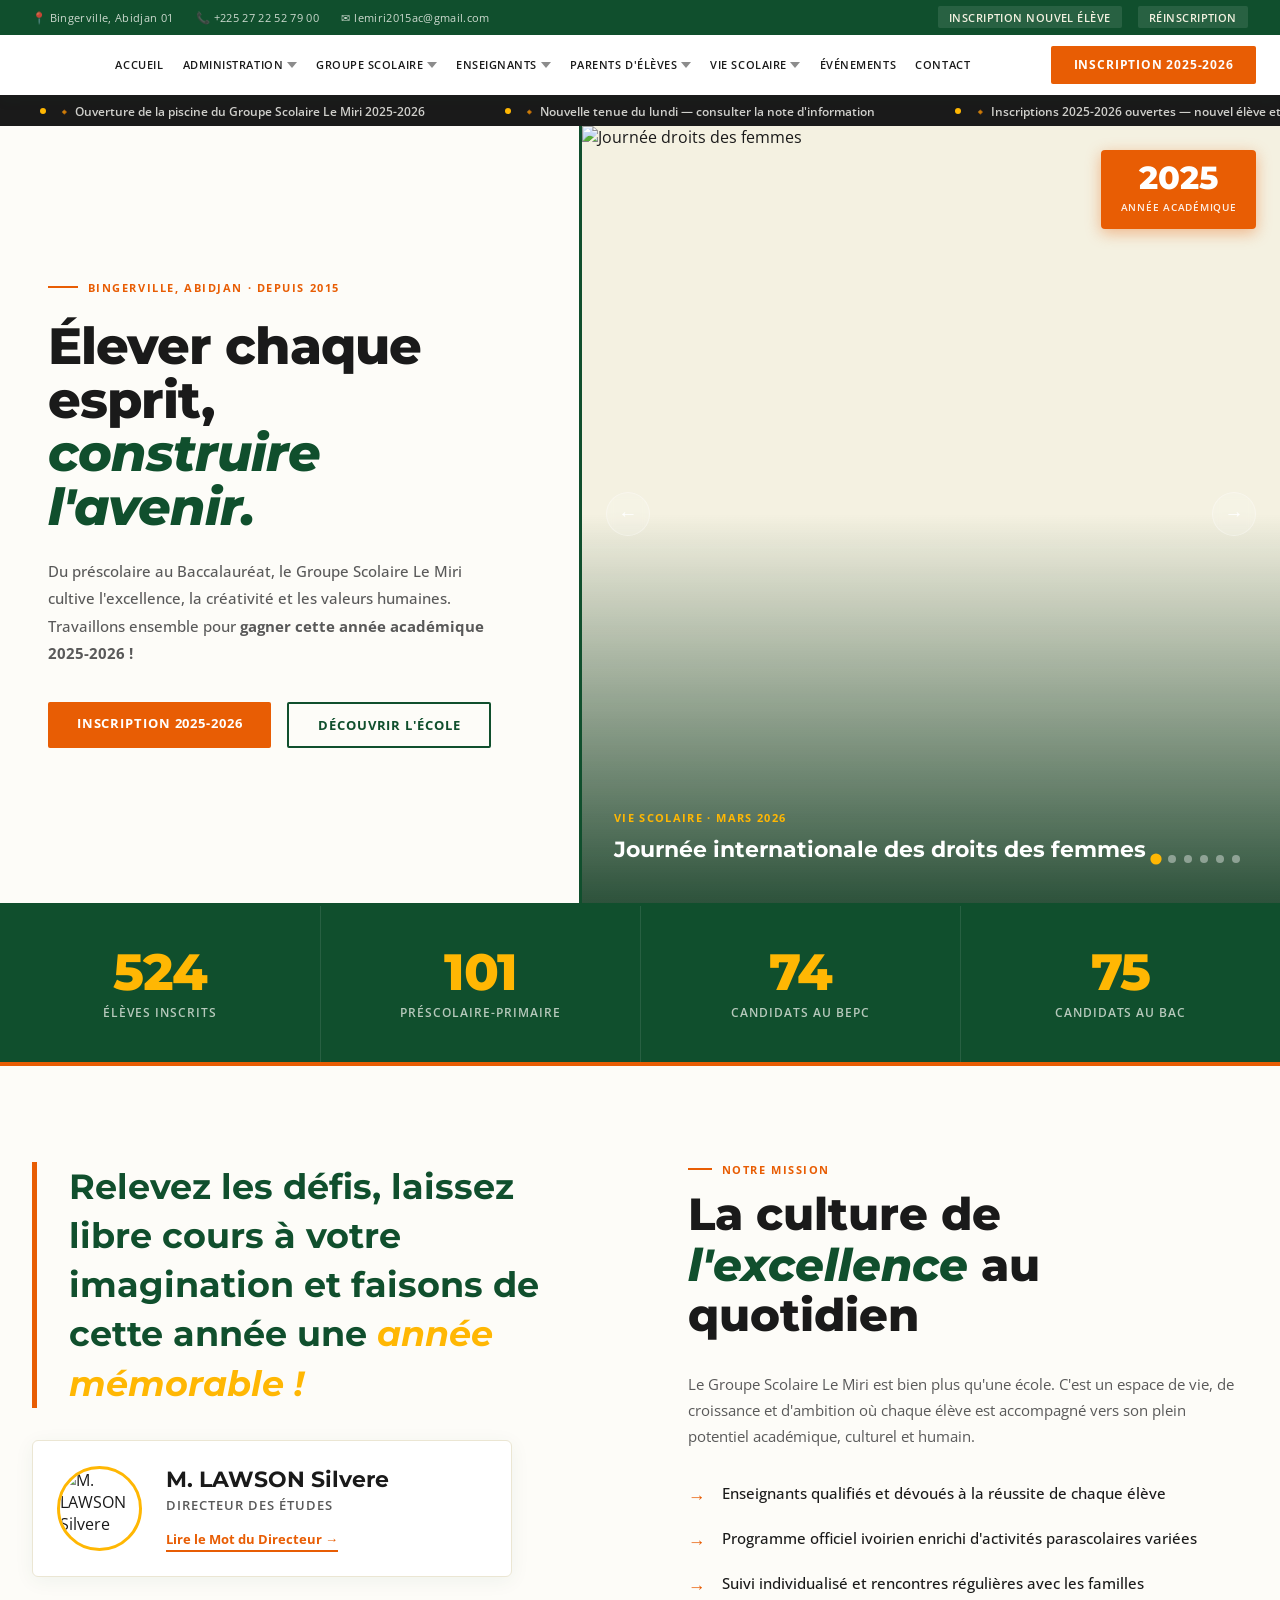
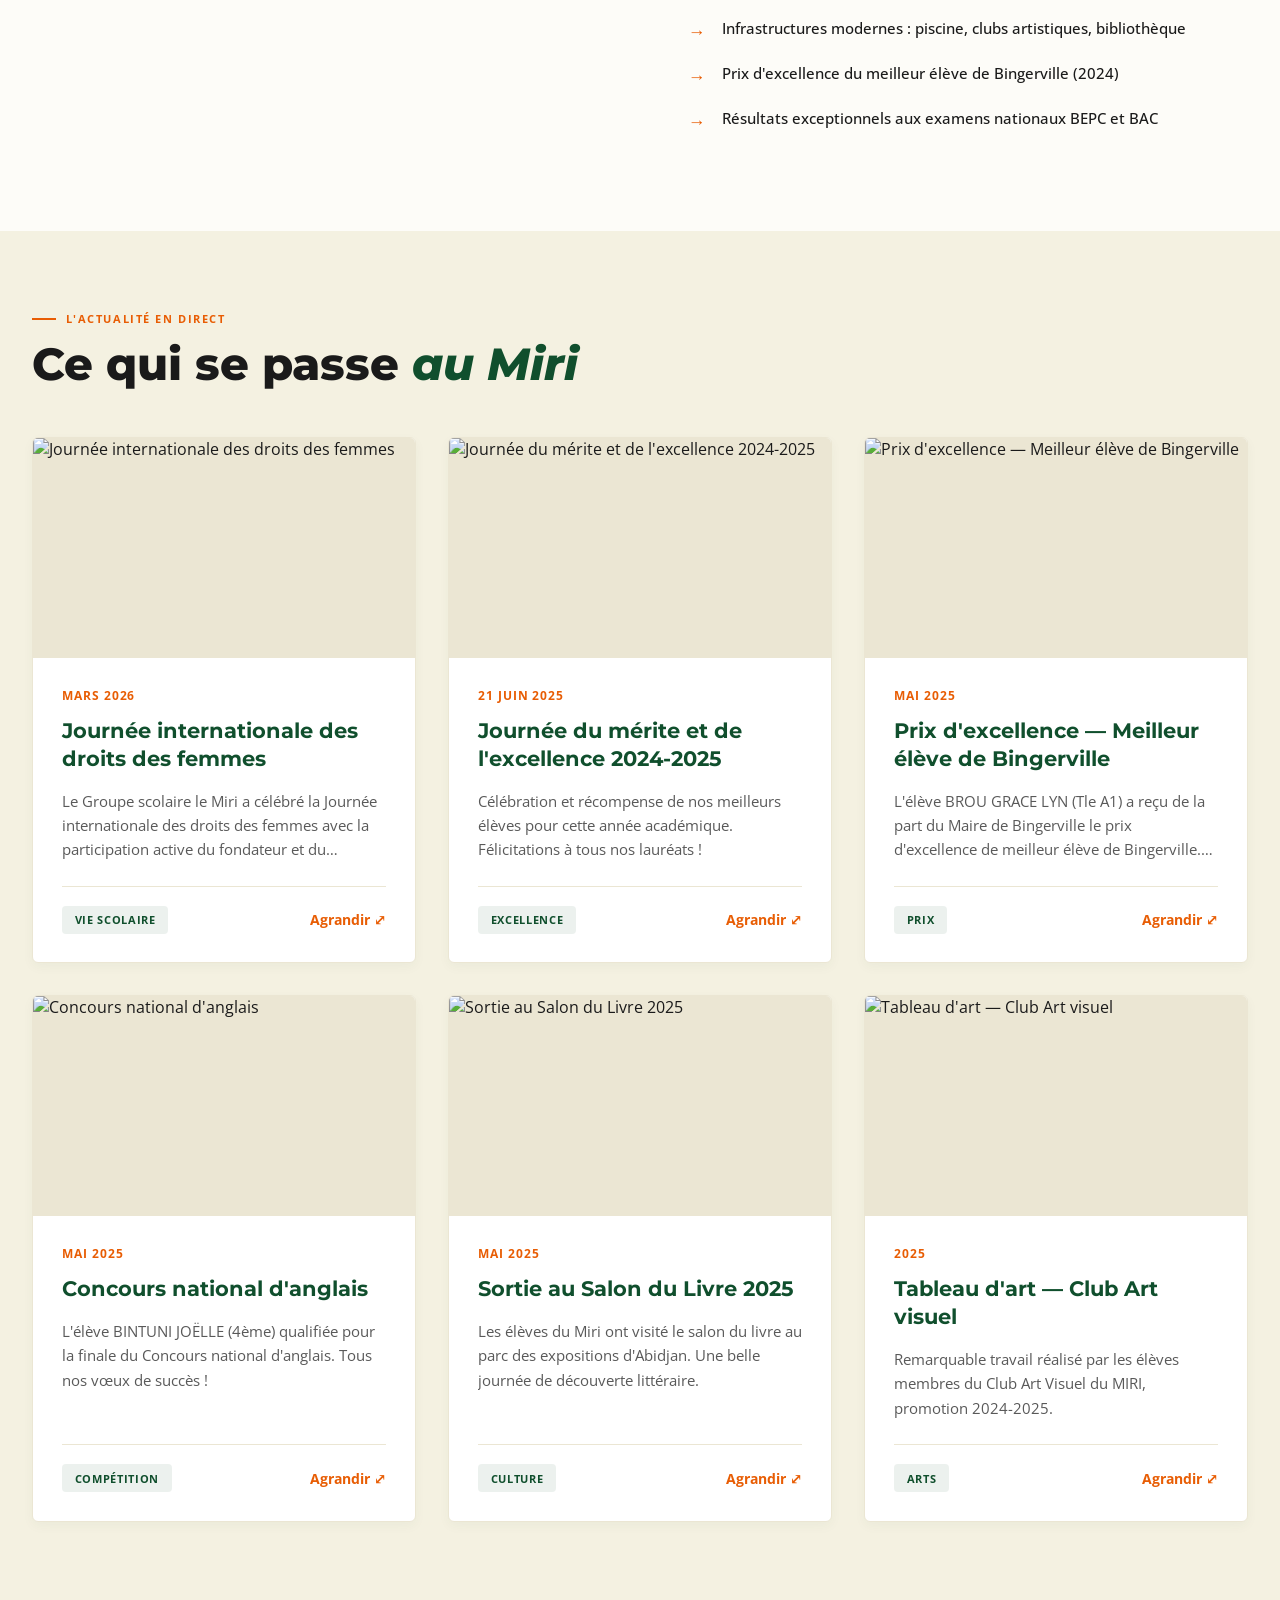
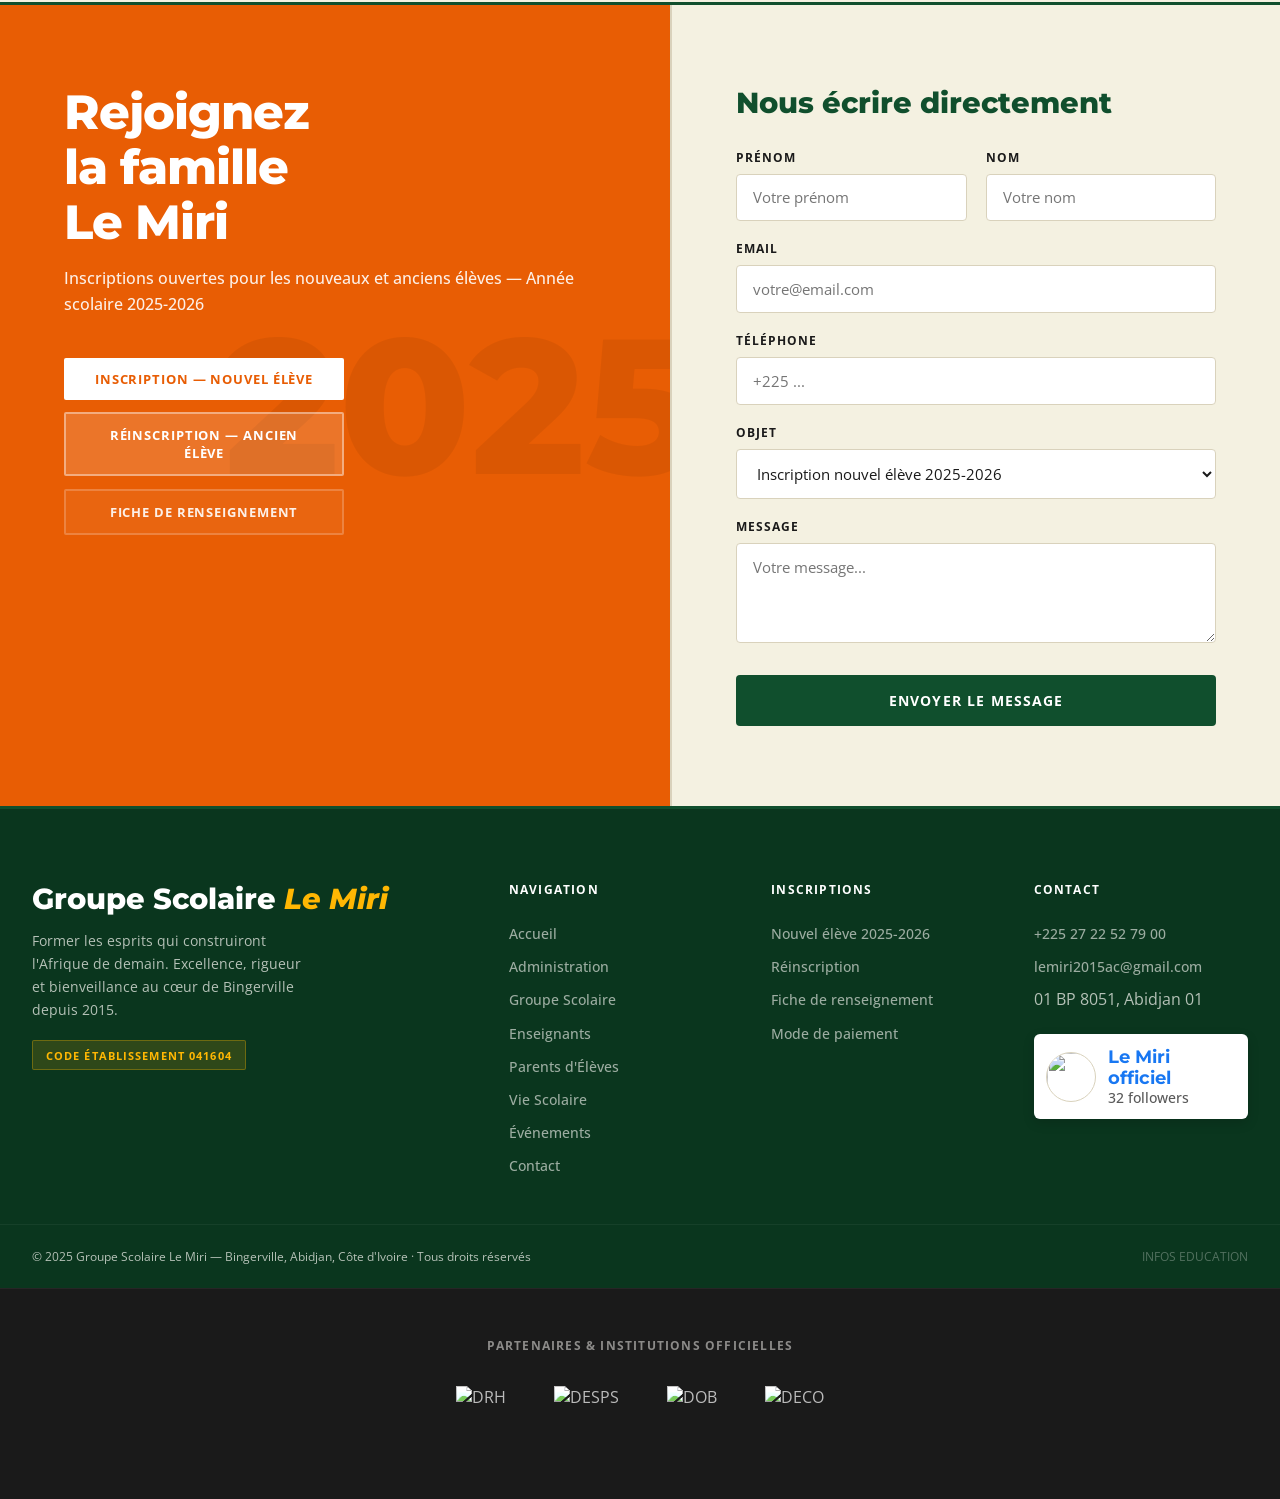
==== index.html @ 408e204c "Add styles for palmares banner and content" ====
<!DOCTYPE html>
<html lang="fr">
<head>
<meta charset="UTF-8">
<meta name="viewport" content="width=device-width, initial-scale=1.0">
  <link rel="icon" sizes="192x192" href="https://static.wixstatic.com/media/568692_d208ed65917a482280a345ef2a14eba6%7Emv2.jpg/v1/fill/w_192%2Ch_192%2Clg_1%2Cusm_0.66_1.00_0.01/568692_d208ed65917a482280a345ef2a14eba6%7Emv2.jpg" type="image/jpeg"/>
<title>Groupe Scolaire Le Miri — Bingerville, Abidjan</title>
<link rel="preconnect" href="https://fonts.googleapis.com">
<link href="https://fonts.googleapis.com/css2?family=Montserrat:ital,wght@0,400;0,500;0,600;0,700;0,800;1,400;1,500;1,600;1,700&family=Open+Sans:ital,wght@0,400;0,500;0,600;0,700;1,400&display=swap" rel="stylesheet">
<style>
/* ══ TOKENS (PALETTE REVISITÉE POUR LA LOGIQUE DU SITE) ══ */
:root{
  /* Fonds académiques (Papier, Beige doux) */
  --li: #FDFCF8; /* Fond global très doux */
  --cr: #F4F1E1; /* Fond secondaire (cartes, inputs) */
  --cr2: #EBE6D3; /* Bordures subtiles ou fonds alternatifs */
  --cr3: #D9D2BC; /* Séparateurs */
  
  /* Textes modernes et lisibles */
  --dk: #1A1A1A; /* Presque noir, plus doux pour les yeux */
  --md: #595959; /* Gris ardoise pour les paragraphes */
  
  /* Verts (Rigueur, Espérance, Côte d'Ivoire) */
  --fo: #104F2D; /* Vert sapin profond et élégant */
  --fo2: #0A361E; /* Vert très sombre pour les dégradés */
  
  /* Oranges (Énergie, Action, Côte d'Ivoire) */
  --tr: #E85D04; /* Orange vif et engageant */
  --tr2: #CC5204; /* Orange assombri pour les survols */
  
  /* Ors (Excellence, Succès, Récompenses) */
  --go: #F4A261; /* Or doux */
  --go2: #FFB703; /* Jaune/Or éclatant */
  
  --wh: #FFFFFF;
  --rad: 6px; /* Bords très légèrement plus arrondis pour la modernité */
}
*,*::before,*::after{margin:0;padding:0;box-sizing:border-box;}
html{scroll-behavior:smooth;}
body{background:var(--li);color:var(--dk);font-family:'Open Sans', sans-serif;overflow-x:hidden;}

/* ══ LOADER (PAGE DE CHARGEMENT) ══ */
#pageLoader {
  position: fixed;
  inset: 0;
  z-index: 999999;
  background: var(--wh);
  display: flex;
  align-items: center;
  justify-content: center;
  transition: opacity 0.6s ease-out, visibility 0.6s ease-out;
}
#pageLoader.hide {
  opacity: 0;
  visibility: hidden;
  pointer-events: none;
}
.loader-logo {
  width: 140px;
  height: auto;
  animation: pulseLoader 1.2s cubic-bezier(0.4, 0, 0.2, 1) infinite alternate;
}
@keyframes pulseLoader {
  0% { transform: scale(0.9); opacity: 0.8; }
  100% { transform: scale(1.05); opacity: 1; }
}

/* ══ PAGE TRANSITION ══ */
#root{animation:pgIn .35s ease;}
@keyframes pgIn{from{opacity:0;transform:translateY(10px)}to{opacity:1;transform:translateY(0)}}

/* ══ TOPBAR ══ */
.topbar{
  background:var(--fo);color:rgba(253,252,248,.8);
  font-size:.71rem;letter-spacing:.03em;
  padding:.4rem 2rem;
  display:flex;justify-content:space-between;align-items:center;
  gap:1rem;
}
.topbar-left{display:flex;align-items:center;gap:1.4rem;flex-shrink:0;}
.topbar-left span{display:flex;align-items:center;gap:.35rem;}
.topbar-right{display:flex;gap:1rem;flex-wrap:wrap;align-items:center;}
.topbar a{
  color:var(--cr);text-decoration:none;font-weight:600;
  background:rgba(255,255,255,.1);padding:.22rem .7rem;
  border-radius:2px;transition:background .2s, color .2s;
  white-space:nowrap;font-size:.7rem;letter-spacing:.04em;text-transform:uppercase;
}
.topbar a:hover{background:rgba(255,255,255,.2); color:#fff;}

/* ══ NAV ══ */
nav{
  background:var(--wh);
  border-bottom:2px solid var(--dk);
  position:sticky;top:0;z-index:500;
  box-shadow:0 4px 12px rgba(16,79,45,.06);
}
.nav-inner{
  max-width:1340px;margin:0 auto;
  padding:0 1.5rem;
  display:flex;align-items:center;
  justify-content: space-between;
  height:60px;
  gap:0;
}

.nav-logo{
  display:flex;align-items:center;
  cursor:pointer;flex-shrink:0;
  padding-right:1.4rem;
  height:100%;
}
.nav-logo-img{
  height:46px;width:auto;
  max-width:160px;
  object-fit:contain;
  flex-shrink:0;
  display:block;
}
.nav-logo-txt,.nav-logo-name,.nav-logo-sub{display:none !important;}

/* Menu Desktop */
.nav-menu{
  display:flex;align-items:stretch;
  list-style:none;
  height:60px;
  flex:1;
  justify-content:center;
  gap:0;
  padding:0 .5rem;
  overflow:visible;
}
.nav-item{position:relative;display:flex;align-items:stretch;}
.nav-link{
  display:flex;align-items:center;gap:.22rem;
  padding:0 .7rem;
  font-size:.72rem;font-weight:600;
  letter-spacing:.05em;text-transform:uppercase;
  color:var(--dk);cursor:pointer;white-space:nowrap;
  border:none;background:none;
  font-family:'Open Sans', sans-serif;
  border-bottom:2.5px solid transparent;
  transition:color .18s,border-color .18s,background .18s;
  border-top:2.5px solid transparent;
}
.nav-link:hover,.nav-link.active{
  color:var(--tr);
  border-bottom-color:var(--tr);
  background:rgba(232,93,4,.05);
}
.nav-link svg{
  width:10px;height:10px;
  flex-shrink:0;
  transition:transform .2s;
  opacity:.5;
}
.nav-item:hover .nav-link svg{transform:rotate(180deg);}

/* Dropdown Desktop */
.dropdown{
  position:absolute;top:calc(100% + 2px);left:0;
  min-width:210px;
  background:var(--wh);
  border:1.5px solid var(--dk);
  border-top:3px solid var(--tr);
  box-shadow:0 8px 24px rgba(16,79,45,.08);
  opacity:0;pointer-events:none;
  transform:translateY(-4px);
  transition:opacity .18s,transform .18s;
  z-index:700;
}
.nav-item:hover .dropdown{opacity:1;pointer-events:all;transform:translateY(0);}
.dropdown a,.dropdown button{
  display:block;width:100%;text-align:left;
  padding:.6rem 1rem;
  font-size:.78rem;font-weight:400;
  color:var(--dk);text-decoration:none;cursor:pointer;
  border:none;background:none;font-family:'Open Sans', sans-serif;
  border-bottom:1px solid rgba(26,26,26,.06);
  transition:background .12s,color .12s,padding-left .12s;
}
.dropdown a:hover,.dropdown button:hover{
  background:var(--cr);color:var(--tr);
  padding-left:1.4rem;
}

/* CTA bouton Desktop */
.nav-cta{
  flex-shrink:0;
  background:var(--tr);color:#fff;
  padding:0 1.4rem;
  height:38px;
  font-size:.72rem;font-weight:700;
  letter-spacing:.07em;text-transform:uppercase;
  border:none;cursor:pointer;font-family:'Open Sans', sans-serif;
  white-space:nowrap;
  transition:background .18s,transform .1s;
  display:flex;align-items:center;
  margin-left:.75rem;
  border-radius:2px;
}
.nav-cta:hover{background:var(--tr2);transform:translateY(-1px);}

/* Hamburger Button */
.hamburger{
  display:none;background:none;border:none;cursor:pointer;
  padding:.4rem;flex-direction:column;gap:5px;
  margin-left:auto; 
  flex-shrink:0;
}
.hamburger span{display:block;width:24px;height:2px;background:var(--dk);transition:.3s;}

/* ══ MENU MOBILE INFAILLIBLE ══ */
.mob-overlay {
  position: fixed; inset: 0; z-index: 10000;
  background: var(--wh);
  transform: translateX(100%);
  transition: transform 0.35s cubic-bezier(0.4, 0, 0.2, 1);
  overflow-y: auto;
  display: block; 
}
.mob-overlay.open {
  transform: translateX(0);
}
/* La croix bien visible et fonctionnelle */
.mob-close {
  position: absolute; top: 1.5rem; right: 1.5rem;
  background: var(--fo); border: none; color: var(--wh);
  cursor: pointer; display: flex; align-items: center; justify-content: center;
  width: 48px; height: 48px; border-radius: 50%; transition: transform 0.2s, background 0.2s;
  z-index: 10005; box-shadow: 0 4px 12px rgba(16,79,45,.2);
}
.mob-close:hover { background: var(--tr); transform: rotate(90deg); }

.mob-nav {
  padding: 5rem 2rem 2rem; display: flex; flex-direction: column;
}
.mob-nav-link {
  display: block; width: 100%; text-align: left;
  font-family: 'Montserrat', sans-serif; font-size: 1.8rem; font-weight: 700;
  color: var(--dk); text-decoration: none; cursor: pointer;
  background: none; border: none; padding: 1.2rem 0;
  border-bottom: 1px solid rgba(26,26,26,.08); transition: color 0.2s;
}
.mob-nav-link:hover { color: var(--tr); }

/* Accordéon natif pour les sous-menus */
.mob-details { border-bottom: 1px solid rgba(26,26,26,.08); }
.mob-details summary {
  display: flex; justify-content: space-between; align-items: center;
  width: 100%; text-align: left; padding: 1.2rem 0;
  font-family: 'Montserrat', sans-serif; font-size: 1.8rem; font-weight: 700;
  color: var(--dk); cursor: pointer; list-style: none; outline: none;
}
.mob-details summary::-webkit-details-marker { display: none; }
.mob-details[open] summary { color: var(--tr); }
.mob-details summary .arr { font-size: 1rem; transition: transform 0.3s; color: var(--md); }
.mob-details[open] summary .arr { transform: rotate(180deg); color: var(--tr); }

.mob-sub {
  padding-left: 1.5rem; border-left: 2px solid var(--cr3);
  margin: 0.5rem 0 1.5rem 1rem;
}
.mob-sub a {
  display: block; font-family: 'Open Sans', sans-serif; font-size: 1.1rem;
  font-weight: 500; color: var(--md); padding: 0.8rem 0;
  text-decoration: none; cursor: pointer; transition: color 0.2s;
}
.mob-sub a:hover { color: var(--tr); }

/* ══ PAGE LAYOUT ══ */
.page{max-width:1280px;margin:0 auto;padding:0 2rem;}
.page-full{width:100%;}

/* Breadcrumb */
.breadcrumb{background:var(--cr);border-bottom:1px solid var(--cr2);padding:.6rem 2rem;font-size:.75rem;color:var(--md);display:flex;gap:.5rem;align-items:center;}
.breadcrumb a{color:var(--fo);text-decoration:none;cursor:pointer; font-weight:600;}
.breadcrumb a:hover{color:var(--tr);}
.breadcrumb span{color:var(--md);}

/* Page hero banner */
.page-banner{
  background:var(--fo);color:var(--cr);
  padding:3.5rem 2rem;
  background-image:linear-gradient(135deg,var(--fo2) 0%,var(--fo) 60%,#166534 100%);
  position:relative;overflow:hidden;
}
.page-banner::before{
  content:'';position:absolute;inset:0;
  background-image:radial-gradient(circle at 80% 50%,rgba(232,93,4,.15) 0%,transparent 60%);
}
.page-banner .inner{position:relative;z-index:1;max-width:1280px;margin:0 auto;padding:0 2rem;}
.page-banner h1{font-family:'Montserrat', sans-serif;font-size:2.8rem;font-weight:700;line-height:1.15; color:#fff;}
.page-banner h1 em{color:var(--go2);font-style:italic;}
.page-banner p{margin-top:.6rem;color:rgba(253,252,248,.8);font-size:.92rem;}

/* Section titles */
.s-tag{font-size:.7rem;font-weight:700;letter-spacing:.14em;text-transform:uppercase;color:var(--tr);display:flex;align-items:center;gap:.6rem;margin-bottom:.8rem;}
.s-tag::before{content:'';width:24px;height:2px;background:var(--tr);flex-shrink:0;}
.s-h2{font-family:'Montserrat', sans-serif;font-size:clamp(2rem,3.5vw,3rem);font-weight:800;line-height:1.12;color:var(--dk);}
.s-h2 em{color:var(--fo);font-style:italic;}
.s-h3{font-family:'Montserrat', sans-serif;font-size:1.5rem;font-weight:700;color:var(--dk);}

/* Cards */
.card{background:var(--wh);border:1px solid var(--cr2);border-radius:var(--rad); box-shadow:0 2px 12px rgba(26,26,26,.03);}
.card-body{padding:1.4rem;}

/* Carte du Directeur (Design personnalisé) */
.director-card {
  display: flex;
  align-items: center;
  gap: 1.5rem;
  background: var(--wh);
  border: 1px solid var(--cr2);
  padding: 1.5rem;
  border-radius: var(--rad);
  margin-top: 2rem;
  box-shadow: 0 4px 20px rgba(16,79,45,.06);
  max-width: 480px;
}
.director-card .imgBx {
  width: 85px;
  height: 85px;
  flex-shrink: 0;
  border-radius: 50%;
  overflow: hidden;
  border: 3px solid var(--go2); /* Bordure Or pour marquer l'importance */
}
.director-card .imgBx img {
  width: 100%;
  height: 100%;
  object-fit: cover;
  display: block;
}
.director-card .content h4 {
  font-family: 'Montserrat', sans-serif;
  font-size: 1.4rem;
  font-weight: 700;
  color: var(--dk);
  margin-bottom: 0.2rem;
}
.director-card .content h6 {
  font-size: 0.8rem;
  color: var(--md);
  text-transform: uppercase;
  letter-spacing: 0.08em;
  margin-bottom: 0.8rem;
  font-weight: 600;
}
.director-card .content a {
  display: inline-block;
  font-size: 0.82rem;
  font-weight: 700;
  color: var(--tr);
  text-decoration: none;
  border-bottom: 2px solid var(--tr);
  transition: color 0.2s, border-color 0.2s;
  padding-bottom: 2px;
}
.director-card .content a:hover {
  color: var(--fo);
  border-color: var(--fo);
}

/* ══ BUTTONS ══ */
.btn{display:inline-block;padding:.75rem 1.8rem;font-family:'Open Sans', sans-serif;font-size:.8rem;font-weight:700;letter-spacing:.07em;text-transform:uppercase;text-decoration:none;cursor:pointer;border:none;transition:all .2s; border-radius:2px;}
.btn-fo{background:var(--fo);color:var(--wh);}
.btn-fo:hover{background:var(--fo2); box-shadow:0 4px 12px rgba(16,79,45,.3);}
.btn-tr{background:var(--tr);color:#fff;}
.btn-tr:hover{background:var(--tr2); box-shadow:0 4px 12px rgba(232,93,4,.3);}
.btn-outline{background:transparent;border:2px solid var(--fo);color:var(--fo);}
.btn-outline:hover{background:var(--fo);color:var(--wh);}

/* ══ TICKER ══ */
.ticker{background:var(--dk);color:rgba(253,252,248,.8);padding:.4rem 0;overflow:hidden;}
.ticker-track{display:flex;white-space:nowrap;animation:tick 40s linear infinite;}
.ticker-track:hover{animation-play-state:paused;}
.t-item{display:inline-flex;align-items:center;gap:.7rem;padding:0 2.5rem;font-size:.74rem; font-weight:600;}
.t-dot{width:6px;height:6px;border-radius:50%;background:var(--go2);flex-shrink:0;}
@keyframes tick{0%{transform:translateX(0)}100%{transform:translateX(-50%)}}

/* ══ FOOTER ══ */
footer{background:var(--fo2);color:rgba(253,252,248,.7);}
.foot-top{max-width:1280px;margin:0 auto;padding:4.5rem 2rem 3rem;display:grid;grid-template-columns:2fr 1fr 1fr 1fr;gap:3rem;border-bottom:1px solid rgba(255,255,255,.05);}
.foot-brand-name{font-family:'Montserrat', sans-serif;font-size:1.8rem;font-weight:800;color:var(--wh);margin-bottom:.6rem;}
.foot-brand-name em{color:var(--go2);font-style:italic;}
.foot-brand p{font-size:.85rem;line-height:1.7;max-width:280px;margin-top:.8rem;}
.foot-badge{display:inline-block;margin-top:1.2rem;background:rgba(255,183,3,.15);color:var(--go2);font-size:.7rem;font-weight:700;letter-spacing:.1em;text-transform:uppercase;padding:.4rem .8rem;border:1px solid rgba(255,183,3,.3); border-radius:2px;}
.foot-col h4{font-size:.75rem;font-weight:700;letter-spacing:.1em;text-transform:uppercase;color:var(--wh);margin-bottom:1.5rem;}
.foot-links{list-style:none;display:flex;flex-direction:column;gap:.7rem;}
.foot-links a,.foot-links button{font-size:.85rem;color:rgba(253,252,248,.6);text-decoration:none;cursor:pointer;background:none;border:none;font-family:'Open Sans', sans-serif;text-align:left;transition:color .2s; font-weight:500;}
.foot-links a:hover,.foot-links button:hover{color:var(--go2);}
.foot-bottom{max-width:1280px;margin:0 auto;padding:1.5rem 2rem;display:flex;justify-content:space-between;align-items:center;flex-wrap:wrap;gap:.8rem;font-size:.72rem;}

/* Footer FB Widget */
._1dro { display: flex; align-items: center; gap: 12px; background: var(--wh); padding: 12px; border-radius: var(--rad); text-decoration: none; box-shadow: 0 4px 12px rgba(0,0,0,0.15); max-width: 250px; margin-top: 1.5rem;}
._1dro a { text-decoration: none; display: flex; }
._1drn { border-radius: 50%; border: 1px solid var(--cr3); }
.lfloat { display: flex; flex-direction: column; justify-content: center; }
._1drp { font-family: 'Montserrat', sans-serif; font-size: 1.1rem; font-weight: 700; color: #1877F2 !important; transition: color 0.2s; }
._1drp:hover { text-decoration: underline; }
._1drq { font-size: 0.85rem; color: var(--md); font-weight: 500; }

/* Footer Logos Partenaires Officiels */
.footer-partners {
  background: var(--dk);
  padding: 3rem 2rem;
  text-align: center;
  border-top: 1px solid rgba(255,255,255,.05);
}
.footer-partners > span {
  display: block; font-size: 0.75rem; font-weight:700; text-transform: uppercase;
  letter-spacing: 0.1em; color: rgba(253,252,248,.5); margin-bottom: 2rem;
}
.fp-logos {
  display: flex; justify-content: center; align-items: center;
  gap: 3rem; flex-wrap: wrap; max-width: 1000px; margin: 0 auto;
}
.fp-logos img {
  height: 65px; width: auto; object-fit: contain;
  transition: transform 0.3s ease, filter 0.3s ease;
  filter: grayscale(20%) brightness(1.2);
}
.fp-logos img:hover { transform: scale(1.08); filter: grayscale(0%) brightness(1.1); }

/* ══ GRID UTILS ══ */
.g2{display:grid;grid-template-columns:1fr 1fr;gap:2rem;}
.g3{display:grid;grid-template-columns:repeat(3,1fr);gap:1.5rem;}
.g4{display:grid;grid-template-columns:repeat(4,1fr);gap:1.5rem;}
.flex-between{display:flex;justify-content:space-between;align-items:flex-end;flex-wrap:wrap;gap:1rem;}
.mt1{margin-top:1rem;}.mt2{margin-top:2rem;}.mt3{margin-top:3rem;}.mt4{margin-top:4rem;}
.mb1{margin-bottom:1rem;}.mb2{margin-bottom:2rem;}.mb3{margin-bottom:3rem;}
.py5{padding:5rem 0;}.py4{padding:4rem 0;}.py3{padding:3rem 0;}
.text-md{color:var(--md);font-size:.95rem;line-height:1.7;}
.divider{height:1px;background:var(--cr2);margin:2.5rem 0;}

/* ══ HERO CAROUSEL ══ */
.hero{
  display:grid;
  grid-template-columns:1fr 1.2fr; 
  height:calc(100vh - 120px); 
  min-height:500px;
  border-bottom:3px solid var(--fo);
}
@supports (height: 100svh) {
  .hero{ height:calc(100svh - 120px); }
}
.hero-left{
  background:var(--li);
  padding:2rem 3rem;
  display:flex;
  flex-direction:column;
  justify-content:center; 
  position:relative;
  overflow:hidden;
  border-right:3px solid var(--fo);
}
.hero-left>*{position:relative;z-index:1;}
.hero-tag{
  font-size:.7rem;font-weight:700;letter-spacing:.14em;
  text-transform:uppercase;color:var(--tr);
  display:flex;align-items:center;gap:.6rem;margin-bottom:1.5rem;
}
.hero-tag::before{content:'';width:30px;height:2px;background:var(--tr);}
.hero-title{
  font-family:'Montserrat', sans-serif;
  font-size:clamp(2.6rem,4vw,5rem);
  font-weight:800;line-height:1.05;color:var(--dk);margin-bottom:1.5rem;
  letter-spacing: -0.02em;
}
.hero-title em{font-style:italic;color:var(--fo);display:block;}
.hero-desc{font-size:.95rem;line-height:1.8;color:var(--md);max-width:440px;margin-bottom:2.2rem; font-weight:500;}
.hero-actions{display:flex;gap:1rem;flex-wrap:wrap;}

/* ── Carrousel droit ── */
.hero-right{
  position:relative;
  overflow:hidden;
  background:var(--cr);
  height:100%;
}
.carousel-track{
  display:flex;
  width:100%;
  height:100%;
  transition:transform .8s cubic-bezier(.77,0,.175,1);
  will-change:transform;
}
.carousel-slide{
  flex:0 0 100%;
  width:100%;
  height:100%;
  position:relative;
  overflow:hidden;
}
.carousel-slide img{
  position:absolute;inset:0;
  width:100%;height:100%;
  object-fit:contain; /* AUCUN ROGNAGE */
  object-position:center;
  display:block;
}
.carousel-slide::after{
  content:'';
  position:absolute;inset:0;
  background:linear-gradient(
    to bottom,
    transparent 50%,
    rgba(10,54,30,.85) 100% /* Dégradé vert profond sur les images */
  );
  z-index:1;
}
/* Caption */
.slide-caption{
  position:absolute;bottom:0;left:0;right:0;
  padding:3rem 2rem 2.5rem;
  color:var(--wh);z-index:2;
}
.slide-caption-tag{
  font-size:.7rem;font-weight:700;letter-spacing:.12em;
  text-transform:uppercase;color:var(--go2);
  margin-bottom:.6rem;display:block;
}
.slide-caption-title{
  font-family:'Montserrat', sans-serif;
  font-size:1.35rem;font-weight:700;line-height:1.3;
}
/* Badge */
.hero-year-badge{
  position:absolute;top:1.5rem;right:1.5rem;z-index:3;
  background:var(--tr);color:var(--wh);
  padding:.8rem 1.2rem;text-align:center;
  border-radius: 4px;
  box-shadow: 0 4px 15px rgba(232,93,4,.4);
}
.hero-year-badge strong{
  display:block;font-family:'Montserrat', sans-serif;
  font-size:2rem;font-weight:800;line-height:1;
}
.hero-year-badge span{font-size:.6rem;text-transform:uppercase;letter-spacing:.08em;opacity:.9; font-weight:600;}
/* Dots */
.carousel-dots{
  position:absolute;bottom:2.5rem;right:2.5rem;
  z-index:3;display:flex;gap:.5rem;align-items:center;
}
.carousel-dot{
  width:8px;height:8px;border-radius:50%;
  background:rgba(255,255,255,.4);
  cursor:pointer;transition:background .3s,transform .3s;
  border:none;padding:0;
}
.carousel-dot.active{background:var(--go2);transform:scale(1.4);}
/* Flèches */
.carousel-btn{
  position:absolute;top:50%;transform:translateY(-50%);
  z-index:3;background:rgba(255,255,255,.15);
  border:1px solid rgba(255,255,255,.3);
  color:var(--wh);width:44px;height:44px; border-radius:50%;
  display:flex;align-items:center;justify-content:center;
  cursor:pointer;font-size:1.2rem;
  transition:background .2s, transform .2s;backdrop-filter:blur(4px);
}
.carousel-btn:hover{background:var(--go2); border-color:var(--go2); color:var(--fo2); transform:translateY(-50%) scale(1.05);}
.carousel-btn.prev{left:1.5rem;}
.carousel-btn.next{right:1.5rem;}

/* Stats strip */
.stats-strip{
  background:var(--fo);
  display:grid;grid-template-columns:repeat(4,1fr);
  border-bottom: 4px solid var(--tr);
}
.stat-cell{
  padding:2.5rem 1.5rem;
  border-left:1px solid rgba(255,255,255,.1);
  text-align:center;
}
.stat-cell:first-child{border-left:none;}
.stat-n{
  font-family:'Montserrat', sans-serif;
  font-size:3.2rem;font-weight:800;color:var(--go2);
  line-height:1;margin-bottom:.5rem; letter-spacing:-0.02em;
}
.stat-l{font-size:.75rem; font-weight:600; text-transform:uppercase;letter-spacing:.08em;color:rgba(253,252,248,.7);line-height:1.4;}

/* Intro section */
.intro{padding:6rem 0;}
.intro-grid{display:grid;grid-template-columns:1fr 1fr;gap:6rem;align-items:start;}
.intro-quote{font-family:'Montserrat', sans-serif;font-size:2.2rem;font-weight:700;line-height:1.4;color:var(--fo);position:relative;padding-left:2rem;border-left:5px solid var(--tr);}
.intro-quote em{color:var(--go2);font-style:italic;}
.intro-quote-author{margin-top:1.5rem;font-size:.85rem;font-weight:700;text-transform:uppercase;letter-spacing:.1em;color:var(--md);}
.feature-list{list-style:none;display:flex;flex-direction:column;gap:1rem;margin-top:1.8rem;}
.feature-list li{display:flex;gap:1rem;align-items:flex-start;font-size:.95rem;color:var(--dk);line-height:1.6; font-weight:500;}
.feature-list li::before{content:'→';color:var(--tr);font-weight:800;flex-shrink:0;margin-top:.05rem; font-size:1.1rem;}

/* ══ ACTUALITÉS (CARTES MODERNES ET SIMPLES) ══ */
.news-section{padding:5rem 0;background:var(--cr);}
.social-feed { display: grid; grid-template-columns: repeat(auto-fit, minmax(300px, 1fr)); gap: 2rem; margin-top: 3rem; }
.simple-news-card {
  background: var(--wh); border: 1px solid var(--cr2); border-radius: var(--rad);
  overflow: hidden; cursor: pointer; transition: transform 0.3s ease, box-shadow 0.3s ease, border-color 0.3s ease;
  display: flex; flex-direction: column;
  box-shadow: 0 4px 12px rgba(16,79,45,.04);
}
.simple-news-card:hover { transform: translateY(-8px); box-shadow: 0 16px 32px rgba(16,79,45,.1); border-color: var(--fo); }
.sn-img-wrap { width: 100%; height: 220px; overflow: hidden; background: var(--cr2); }
.sn-img-wrap img { width: 100%; height: 100%; object-fit: cover; display: block; transition: transform 0.6s ease; }
.simple-news-card:hover .sn-img-wrap img { transform: scale(1.08); }
.sn-content { padding: 1.8rem; display: flex; flex-direction: column; flex: 1; }
.sn-date { font-family: 'Open Sans', sans-serif; font-size: 0.75rem; font-weight: 700; color: var(--tr); letter-spacing: 0.08em; text-transform: uppercase; margin-bottom: 0.8rem; }
.sn-title { font-family: 'Montserrat', sans-serif; font-size: 1.3rem; font-weight: 700; color: var(--fo); line-height: 1.35; margin-bottom: 1rem; }
.sn-text { font-family: 'Open Sans', sans-serif; font-size: 0.95rem; color: var(--md); line-height: 1.6; display: -webkit-box; -webkit-line-clamp: 3; -webkit-box-orient: vertical; overflow: hidden; margin-bottom: 1.5rem; }
.sn-footer { margin-top: auto; display: flex; justify-content: space-between; align-items: center; border-top: 1px solid var(--cr2); padding-top: 1.2rem; }
.sn-tag { font-family: 'Open Sans', sans-serif; font-size: 0.7rem; font-weight: 700; color: var(--fo); background: rgba(16,79,45,.08); padding: 0.4rem 0.8rem; border-radius: 4px; text-transform: uppercase; letter-spacing: 0.06em; }
.sn-readmore { font-family: 'Open Sans', sans-serif; font-size: 0.85rem; font-weight: 700; color: var(--tr); transition: color 0.2s; }
.simple-news-card:hover .sn-readmore { color: var(--fo); }

/* ══ MODAL D'ACTUALITÉ / GALERIE (AGRANDISSEMENT IMAGE & TEXTE) ══ */
.modal-overlay {
  position: fixed; inset: 0; z-index: 100000; background: rgba(11,26,13,.9);
  display: flex; align-items: center; justify-content: center;
  opacity: 0; visibility: hidden; transition: opacity 0.3s, visibility 0.3s;
  padding: 2rem; backdrop-filter: blur(5px);
}
.modal-overlay.open { opacity: 1; visibility: visible; }
.modal-box {
  background: var(--wh); border-radius: var(--rad); max-width: 800px; width: 100%;
  max-height: 90vh; overflow-y: auto; position: relative;
  transform: translateY(20px); transition: transform 0.3s, opacity 0.3s ease;
  display: flex; flex-direction: column; box-shadow: 0 20px 40px rgba(0,0,0,.4);
}
.modal-overlay.open .modal-box { transform: translateY(0); }
.modal-close-btn {
  position: absolute; top: 1rem; right: 1rem; background: var(--fo); color: var(--wh);
  border: none; width: 36px; height: 36px; border-radius: 50%; font-size: 1.2rem;
  cursor: pointer; display: flex; align-items: center; justify-content: center;
  z-index: 10; box-shadow: 0 2px 8px rgba(0,0,0,.2); transition: background .2s, transform .2s;
}
.modal-close-btn:hover { background: var(--tr); transform: rotate(90deg); }
.modal-box img { width: 100%; height: auto; max-height: 50vh; object-fit: contain; background: var(--dk); }
.modal-info { padding: 2rem; }
.modal-date { font-family: 'Open Sans', sans-serif; font-size: 0.85rem; font-weight: 700; color: var(--tr); text-transform: uppercase; margin-bottom: 0.8rem; }
.modal-title { font-family: 'Montserrat', sans-serif; font-size: 1.8rem; font-weight: 800; color: var(--fo); line-height: 1.3; margin-bottom: 1rem; }
.modal-text { font-family: 'Open Sans', sans-serif; font-size: 1rem; color: var(--dk); line-height: 1.7; }

/* Flèches de navigation Modal Galerie */
.gallery-nav-btn {
  position: absolute; top: 50%; transform: translateY(-50%);
  background: rgba(255,255,255,0.15); border: 1px solid rgba(255,255,255,0.3);
  color: var(--wh); width: 50px; height: 50px; border-radius: 50%;
  font-size: 1.5rem; cursor: pointer; z-index: 100001; display: flex;
  align-items: center; justify-content: center; backdrop-filter: blur(4px);
  transition: background 0.2s, transform 0.2s, border-color 0.2s;
}
.gallery-nav-btn:hover { background: var(--tr); border-color: var(--tr); transform: translateY(-50%) scale(1.1); }
.gallery-nav-btn.prev { left: 2rem; }
.gallery-nav-btn.next { right: 2rem; }

@media(max-width: 900px) {
  .modal-overlay { padding: 1rem; }
  .modal-title { font-size: 1.4rem; }
  .modal-info { padding: 1.5rem; }
  .gallery-nav-btn { width: 40px; height: 40px; font-size: 1.2rem; }
  .gallery-nav-btn.prev { left: 0.5rem; }
  .gallery-nav-btn.next { right: 0.5rem; }
}

/* Inscription CTA */
.cta-band{display:grid;grid-template-columns:1.1fr 1fr;border-top:3px solid var(--fo);border-bottom:3px solid var(--fo);}
.cta-left{background:var(--tr);padding:5rem 4rem;position:relative;overflow:hidden;}
.cta-left::after{content:'2025';position:absolute;right:-2rem;top:50%;transform:translateY(-50%);font-family:'Montserrat', sans-serif;font-size:12rem;font-weight:800;color:rgba(0,0,0,.06);line-height:1;}
.cta-left h2{font-family:'Montserrat', sans-serif;font-size:3rem;font-weight:800;color:#fff;line-height:1.15;position:relative;z-index:1; letter-spacing:-0.02em;}
.cta-left p{color:rgba(255,255,255,.9);font-size:1rem;margin-top:1rem;position:relative;z-index:1; font-weight:500; line-height:1.6;}
.cta-btns{display:flex;flex-direction:column;gap:.8rem;max-width:280px;margin-top:2.5rem;position:relative;z-index:1;}
.cta-right{background:var(--cr);padding:5rem 4rem;border-left:2px solid var(--cr3);}
.cta-right h3{font-family:'Montserrat', sans-serif;font-size:1.8rem;font-weight:800;margin-bottom:1.8rem; color:var(--fo);}

/* Form */
.f-row{display:grid;grid-template-columns:1fr 1fr;gap:1.2rem;}
.f-group{margin-bottom:1.2rem;}
.f-group label{display:block;font-size:.75rem;font-weight:700;letter-spacing:.08em;text-transform:uppercase;color:var(--dk);margin-bottom:.5rem;}
.f-group input,.f-group select,.f-group textarea{
  width:100%;background:var(--wh);border:1px solid var(--cr3);
  padding:.8rem 1rem;font-family:'Open Sans', sans-serif;
  font-size:.95rem;color:var(--dk);outline:none;transition:border-color .2s, box-shadow .2s;border-radius:4px;
}
.f-group input:focus,.f-group select:focus,.f-group textarea:focus{border-color:var(--fo); box-shadow:0 0 0 3px rgba(16,79,45,.1);}
.f-group textarea{height:100px;resize:vertical;}
.btn-submit{width:100%;background:var(--fo);color:var(--wh);padding:1rem;font-family:'Open Sans', sans-serif;font-size:.9rem;font-weight:700;letter-spacing:.08em;text-transform:uppercase;border:none;cursor:pointer;transition:all .2s;margin-top:.5rem; border-radius:4px;}
.btn-submit:hover{background:var(--fo2); box-shadow:0 4px 12px rgba(16,79,45,.2);}

/* ══ EVENTS PAGE ══ */
.events-grid{display:grid;grid-template-columns:repeat(3,1fr);gap:2rem;margin-top:3rem;}
.ev-card{background:var(--wh);border:1px solid var(--cr2);overflow:hidden;cursor:pointer;transition:transform .3s ease,box-shadow .3s ease;border-radius:var(--rad); box-shadow:0 4px 12px rgba(26,26,26,.04);}
.ev-card:hover{transform:translateY(-6px);box-shadow:0 16px 32px rgba(16,79,45,.08); border-color:var(--fo);}
.ev-card img{width:100%;height:220px;object-fit:cover;display:block;}
.ev-card-body{padding:1.8rem;}
.ev-card-date{font-family:'Open Sans', sans-serif; font-size:.75rem;font-weight:700;color:var(--tr);letter-spacing:.08em;text-transform:uppercase;margin-bottom:.8rem;}
.ev-card-title{font-family:'Montserrat', sans-serif;font-size:1.3rem;font-weight:700;line-height:1.35;color:var(--fo);margin-bottom:.8rem;}
.ev-card-text{font-size:.95rem;color:var(--md);line-height:1.6;display:-webkit-box;-webkit-line-clamp:3;-webkit-box-orient:vertical;overflow:hidden;}
.ev-card-tag{display:inline-block;margin-top:1.2rem;font-size:.7rem;font-weight:700;letter-spacing:.06em;text-transform:uppercase;color:var(--fo); background:rgba(16,79,45,.08); padding:.4rem .8rem; border-radius:4px;}

/* ══ ADMIN PAGE ══ */
.admin-grid{display:grid;grid-template-columns:1fr 2.5fr;gap:4rem;padding:4rem 0;}
.sidebar{background:var(--wh);border:1px solid var(--cr2);padding:2rem;border-radius:var(--rad); box-shadow:0 4px 12px rgba(26,26,26,.03);}
.sidebar h3{font-family:'Montserrat', sans-serif;font-size:1.3rem;font-weight:800;margin-bottom:1.5rem;padding-bottom:1rem;border-bottom:2px solid var(--cr2); color:var(--fo);}
.sidebar-links{list-style:none;display:flex;flex-direction:column;gap:.4rem;}
.sidebar-links button{width:100%;text-align:left;background:none;border:none;padding:.8rem 1.2rem;font-size:.95rem;cursor:pointer;font-family:'Open Sans', sans-serif;font-weight:600; color:var(--dk);border-radius:4px;transition:all .2s;}
.sidebar-links button:hover{background:var(--cr);color:var(--tr);}
.sidebar-links button.active{background:var(--fo);color:var(--wh);}
.content-box{background:var(--wh);border:1px solid var(--cr2);padding:3rem;border-radius:var(--rad); box-shadow:0 4px 12px rgba(26,26,26,.03);}
.content-box h2{font-family:'Montserrat', sans-serif;font-size:2.2rem;font-weight:800;margin-bottom:1.5rem;padding-bottom:1.2rem;border-bottom:2px solid var(--cr2); color:var(--fo);}
.content-box p{font-size:1rem;color:var(--md);line-height:1.8;margin-bottom:1.2rem;}
.content-box ul{list-style:none;display:flex;flex-direction:column;gap:.8rem;margin:1.2rem 0;}
.content-box ul li{display:flex;gap:1rem;font-size:1rem;color:var(--dk);align-items:flex-start; font-weight:500;}
.content-box ul li::before{content:'■';color:var(--tr);font-size:.6rem;flex-shrink:0;margin-top:.4rem;}
.info-link-card{background:var(--cr);border:1px solid var(--cr3);padding:1.5rem 2rem;border-radius:var(--rad);margin:1rem 0;display:flex;align-items:center;justify-content:space-between;cursor:pointer;transition:all .2s;}
.info-link-card:hover{background:var(--wh); border-color:var(--fo); box-shadow:0 4px 12px rgba(16,79,45,.08);}
.info-link-card span{font-size:1rem;font-weight:700;color:var(--fo);}
.info-link-card .arrow{color:var(--tr);font-size:1.2rem;}

/* ══ GROUPE SCOLAIRE PAGE ══ */
.cycle-tabs{display:flex;gap:0;border-bottom:2px solid var(--cr3);margin-top:3rem;}
.cycle-tab{padding:1rem 2.5rem;font-size:.9rem;font-weight:700;letter-spacing:.08em;text-transform:uppercase;cursor:pointer;border:none;background:transparent;font-family:'Open Sans', sans-serif;border-bottom:3px solid transparent;transition:.2s;color:var(--md); margin-bottom:-2px;}
.cycle-tab.active{color:var(--fo);border-bottom-color:var(--fo);background:rgba(16,79,45,.05);}
.cycle-content{padding:4rem 0;}
.cycle-panel{display:none;}
.cycle-panel.active{display:block;}
.cycle-hero{display:grid;grid-template-columns:1.2fr 1fr;gap:4rem;align-items:center;margin-bottom:4rem;}
.cycle-hero img{width:100%;height:auto;max-height:450px;object-fit:contain;border-radius:var(--rad); box-shadow:0 8px 24px rgba(26,26,26,.08); background:var(--wh); padding: 12px; border: 1px solid var(--cr2);}
.levels-table{width:100%;border-collapse:collapse;margin-top:2rem; background:var(--wh); border-radius:var(--rad); overflow:hidden; box-shadow:0 4px 12px rgba(26,26,26,.04);}
.levels-table th{background:var(--fo);color:var(--wh);padding:1.2rem 1.5rem;text-align:left;font-size:.85rem;font-weight:700;letter-spacing:.08em;text-transform:uppercase;}
.levels-table td{padding:1.2rem 1.5rem;border-bottom:1px solid var(--cr2);font-size:1rem;color:var(--dk); font-weight:500;}
.levels-table tr:nth-child(even) td{background:var(--cr);}
.levels-table tr:hover td{background:var(--cr2);}

/* ══ ENSEIGNANTS PAGE ══ */
.info-cards{display:grid;grid-template-columns:repeat(3,1fr);gap:2rem;margin-top:2.5rem;}
.info-card{background:var(--wh);border:1px solid var(--cr2);padding:2rem;border-radius:var(--rad);cursor:pointer;transition:all .3s ease; box-shadow:0 4px 12px rgba(26,26,26,.03);}
.info-card:hover{border-color:var(--fo); transform:translateY(-5px); box-shadow:0 12px 24px rgba(16,79,45,.08);}
.info-card-icon{font-size:2.5rem;margin-bottom:1.2rem;}
.info-card-title{font-family:'Montserrat', sans-serif; font-weight:700;font-size:1.1rem;color:var(--fo);margin-bottom:.5rem;}
.info-card-desc{font-size:.95rem;color:var(--md);line-height:1.6;}

/* ══ PARENTS PAGE ══ */
.parents-grid{display:grid;grid-template-columns:1fr 2.5fr;gap:4rem;padding:4rem 0;}
.note-list{display:flex;flex-direction:column;gap:1rem;margin-top:2rem;}
.note-item{background:var(--wh);border:1px solid var(--cr2);padding:1.2rem 1.8rem;display:flex;align-items:center;justify-content:space-between;border-radius:var(--rad);cursor:pointer;transition:all .2s; box-shadow:0 2px 8px rgba(26,26,26,.02);}
.note-item:hover{border-color:var(--tr);background:var(--li); box-shadow:0 8px 16px rgba(232,93,4,.06); transform:translateX(5px);}
.note-item-left{display:flex;align-items:center;gap:1rem;}
.note-dot{width:10px;height:10px;border-radius:50%;background:var(--tr);flex-shrink:0;}
.note-title{font-size:1rem;font-weight:600;color:var(--dk);}
.note-arr{color:var(--tr);font-size:1.2rem; font-weight:700;}

/* ══ VIE SCOLAIRE ══ */
.clubs-grid{display:grid;grid-template-columns:repeat(3,1fr);gap:2rem;margin-top:3rem;}
.club-card{background:var(--wh);border:1px solid var(--cr2);padding:2.5rem 2rem;text-align:center;border-radius:var(--rad);transition:all .3s ease; box-shadow:0 4px 12px rgba(26,26,26,.03);}
.club-card:hover{transform:translateY(-8px);border-color:var(--fo); box-shadow:0 16px 32px rgba(16,79,45,.08);}
.club-icon{font-size:3rem;margin-bottom:1.5rem;}
.club-name{font-family:'Montserrat', sans-serif;font-size:1.3rem;font-weight:800;margin-bottom:.8rem; color:var(--fo);}
.club-desc{font-size:.95rem;color:var(--md);line-height:1.6;}

/* ══ CONTACTS PAGE ══ */
.contacts-layout{display:grid;grid-template-columns:1fr 1.4fr;gap:4rem;padding:5rem 0;}
.contact-info-grid{display:flex;flex-direction:column;gap:0;border:1px solid var(--cr2); background:var(--wh); border-radius:var(--rad); overflow:hidden; box-shadow:0 4px 12px rgba(26,26,26,.03);}
.ci-row{display:grid;grid-template-columns:120px 1fr;padding:1.5rem 2rem;border-bottom:1px solid var(--cr2);}
.ci-row:last-child{border-bottom:none;}
.ci-key{font-size:.8rem;font-weight:700;letter-spacing:.08em;text-transform:uppercase;color:var(--md);}
.ci-val{font-size:1rem;color:var(--dk);line-height:1.6; font-weight:600;}
.ci-val a{color:var(--fo);text-decoration:none; transition:color .2s;}
.ci-val a:hover{color:var(--tr);}

/* Conteneur Iframe Maps */
.map-iframe-container {
  border: 1px solid var(--cr2);
  border-radius: var(--rad);
  overflow: hidden;
  height: 350px;
  width: 100%;
  margin-top: 2rem;
  background: var(--cr);
  position: relative;
  box-shadow: 0 8px 24px rgba(26,26,26,.06);
}
.map-iframe-container iframe {
  width: 100%;
  height: 100%;
  border: 0;
  display: block;
}

/* ══ RESPONSIVE ══ */

/* ── Grands écrans ≤ 1280px ── */
@media(max-width:1280px){
  .nav-link{padding:0 .6rem;font-size:.69rem;}
}

/* ── Passage en menu Hamburger si l'écran réduit trop (≤ 1150px) ── */
@media(max-width:1150px){
  .nav-inner { justify-content: space-between; }
  .nav-menu{display:none;}
  .nav-cta{display:none;}
  .hamburger{display:flex;}
  .nav-logo-img{height:40px;}
}

/* ── Tablette large ≤ 1100px ── */
@media(max-width:1100px){
  .intro-grid{grid-template-columns:1fr;gap:3rem;}
  .cta-band{grid-template-columns:1fr;}
  .cta-right{border-left:none;border-top:2px solid var(--cr3);}
  .foot-top{grid-template-columns:1fr 1fr;gap:3rem;}
  .admin-grid{grid-template-columns:1fr; gap:2rem;}
  .cycle-hero{grid-template-columns:1fr; gap:2rem;}
  .info-cards{grid-template-columns:1fr 1fr;}
  .parents-grid{grid-template-columns:1fr; gap:2rem;}
  .clubs-grid{grid-template-columns:1fr 1fr;}
  .events-grid{grid-template-columns:1fr 1fr;}
  .contacts-layout{grid-template-columns:1fr;}
  .g2{grid-template-columns:1fr;}
  .g3{grid-template-columns:1fr 1fr;}
  .g4{grid-template-columns:1fr 1fr;}
}

/* ── Tablette ≤ 900px — hero colonne ── */
@media(max-width:900px){
  .nav-logo-img{height:38px;}

  .hero{
    display:flex;
    flex-direction:column;
    height:calc(100vh - 120px);
    min-height:600px;
  }
  @supports (height: 100svh) {
    .hero{ height:calc(100svh - 120px); }
  }
  .hero-left{
    padding:3rem 2rem;
    flex: 0 0 auto;
    border-right:none;
    border-bottom:3px solid var(--fo);
  }
  .hero-right{
    flex: 1 1 auto;
    height:auto;
    min-height:300px;
    max-height:none;
  }
  .stats-strip{grid-template-columns:repeat(2,1fr);}
  .stat-cell:nth-child(3){border-left:none;}
}

/* ── Mobile ≤ 600px ── */
@media(max-width:600px){
  .topbar{display:none;}
  .nav-inner{height:60px;padding:0 1rem;}
  .nav-logo-img{height:36px;}

  .hero{
    display:flex;
    flex-direction:column;
    height:calc(100vh - 85px); 
    min-height:600px;
  }
  @supports (height: 100svh) {
    .hero{ height:calc(100svh - 85px); }
  }
  .hero-left{
    padding:2rem 1.5rem;
    flex: 0 0 auto;
  }
  .hero-tag{margin-bottom: 1.2rem;}
  .hero-title{font-size:2.4rem; margin-bottom: 1.2rem;}
  .hero-desc{font-size:.95rem; margin-bottom: 1.5rem;}
  
  .hero-right{
    flex: 1 1 auto;
    height:auto; 
    min-height:250px;
    max-height:none;
  }

  .slide-caption{ padding: 1.5rem; }
  .hero-year-badge { top: 1rem; right: 1rem; padding: 0.6rem 1rem; }
  .hero-year-badge strong{font-size:1.6rem;}
  .carousel-btn{width:36px;height:36px;font-size:1rem;}
  .slide-caption-title{font-size:1.15rem;}

  .stats-strip{grid-template-columns:repeat(2,1fr);}
  .stat-cell:nth-child(3){border-left:none;}
  .stat-n{font-size:2.4rem;}

  .page{padding:0 1.2rem;}
  .f-row{grid-template-columns:1fr;}
  .foot-top{grid-template-columns:1fr; gap:2.5rem;}
  .clubs-grid{grid-template-columns:1fr;}
  .info-cards{grid-template-columns:1fr;}
  .events-grid{grid-template-columns:1fr;}
  .g3,.g4{grid-template-columns:1fr;}
  .cta-left,.cta-right{padding:3rem 1.5rem;}
  .cta-band{grid-template-columns:1fr;}
  .admin-grid,.parents-grid{grid-template-columns:1fr;}
  .social-feed { grid-template-columns: 1fr; }
  
  .fp-logos { gap: 1.5rem; }
  .fp-logos img { height: 50px; }
  
  /* Ajustement de la carte directeur sur mobile */
  .director-card {
    flex-direction: column;
    text-align: center;
    padding: 1.8rem;
  }
  /* Styles de la bannière */
  .palmares-banner {
    display: flex;
    flex-direction: column; /* Empilé par défaut (mobile) */
    background-color: #ffffff;
    border-radius: 16px;
    box-shadow: 0 10px 25px rgba(0, 0, 0, 0.08);
    overflow: hidden;
    font-family: 'Segoe UI', Roboto, Helvetica, Arial, sans-serif;
    max-width: 900px;
    margin: 20px auto;
  }

  .palmares-content {
    padding: 40px;
    flex: 1;
    display: flex;
    flex-direction: column;
    justify-content: center;
  }

  /* L'étiquette (Tag) */
  .s-tag {
    display: inline-block;
    align-self: flex-start;
    background-color: #e3f2fd; /* Bleu clair */
    color: #1976d2; /* Bleu foncé */
    padding: 6px 16px;
    border-radius: 50px;
    font-size: 0.85rem;
    font-weight: 700;
    text-transform: uppercase;
    letter-spacing: 0.5px;
    margin-bottom: 20px;
  }

  /* Le Titre */
  .palmares-title {
    font-size: 2rem;
    color: #2c3e50;
    margin: 0 0 15px 0;
    font-weight: 800;
  }

  /* Le Score (100%) */
  .palmares-score {
    font-size: 3.5rem;
    font-weight: 900;
    color: #27ae60; /* Vert pour le succès */
    line-height: 1.1;
    margin-bottom: 20px;
  }

  .palmares-score small {
    font-size: 1.25rem;
    font-weight: 600;
    color: #7f8c8d;
    display: block; /* Met le texte "de réussite" en dessous du 100% */
  }

  /* Le texte descriptif */
  .text-md {
    font-size: 1.1rem;
    color: #555555;
    line-height: 1.6;
    margin: 0;
  }

  /* L'image */
  .palmares-img-wrap {
    flex: 1;
    min-height: 300px;
  }

  .palmares-img-wrap img {
    width: 100%;
    height: 100%;
    object-fit: cover; /* Assure que l'image remplit l'espace sans se déformer */
    display: block;
  }

  /* Écrans plus larges (Tablettes et Ordinateurs) */
  @media (min-width: 768px) {
    .palmares-banner {
      flex-direction: row; /* Met le texte et l'image côte à côte */
    }
    .palmares-score small {
      display: inline; /* Remet le texte à côté du 100% sur grand écran */
    }
  }
}
</style>
</head>
<body>

<!-- LOADER -->
<div id="pageLoader">
  <img src="https://static.wixstatic.com/media/568692_f9b4440e8b2e4586bd61ffab50a3f1d2~mv2.jpg" alt="Logo Le Miri" class="loader-logo">
</div>

<!-- TOPBAR -->
<div class="topbar">
  <div class="topbar-left">
    <span>📍 Bingerville, Abidjan 01</span>
    <span>📞 +225 27 22 52 79 00</span>
    <span>✉ lemiri2015ac@gmail.com</span>
  </div>
  <div class="topbar-right">
    <a href="https://www.expertpro-ci.net/accueilpreinscription.php" target="_blank">Inscription Nouvel Élève</a>
    <a href="https://www.expertpro-ci.net/accueilpreinscription.php" target="_blank">Réinscription</a>
  </div>
</div>

<!-- NAV -->
<nav>
  <div class="nav-inner">
    <div class="nav-logo" onclick="go('accueil')">
      <img class="nav-logo-img"
        src="https://static.wixstatic.com/media/568692_f9b4440e8b2e4586bd61ffab50a3f1d2~mv2.jpg"
        alt="Logo GSM" onerror="this.style.display='none'">
      <div class="nav-logo-txt">
        <span class="nav-logo-name">Groupe Scolaire Le Miri</span>
        <span class="nav-logo-sub">Bingerville · Abidjan</span>
      </div>
    </div>

    <ul class="nav-menu">
      <li class="nav-item">
        <button class="nav-link" onclick="go('accueil')" id="nav-accueil">Accueil</button>
      </li>
      <li class="nav-item">
        <button class="nav-link" onclick="go('admin')">
          Administration
          <svg viewBox="0 0 10 6" fill="currentColor"><path d="M0 0l5 6 5-6z"/></svg>
        </button>
        <div class="dropdown">
          <button onclick="go('admin','historique')">Historique / Le MIRI</button>
          <button onclick="go('admin','reglement')">Règlement intérieur</button>
          <button onclick="go('admin','organigramme')">Organigramme</button>
          <button onclick="go('admin','notes-service')">Notes de service</button>
          <button onclick="go('admin','liste-eleves')">Liste des élèves</button>
        </div>
      </li>
      <li class="nav-item">
        <button class="nav-link" onclick="go('groupe')">
          Groupe Scolaire
          <svg viewBox="0 0 10 6" fill="currentColor"><path d="M0 0l5 6 5-6z"/></svg>
        </button>
        <div class="dropdown">
          <button onclick="go('groupe','maternelle')">Maternelle</button>
          <button onclick="go('groupe','primaire')">Primaire</button>
          <button onclick="go('groupe','secondaire')">Secondaire & Lycée</button>
        </div>
      </li>
      <li class="nav-item">
        <button class="nav-link" onclick="go('enseignants')">
          Enseignants
          <svg viewBox="0 0 10 6" fill="currentColor"><path d="M0 0l5 6 5-6z"/></svg>
        </button>
        <div class="dropdown">
          <button onclick="go('enseignants','infos')">Infos aux Enseignants</button>
          <button onclick="go('enseignants','liste')">Liste 2025-2026</button>
          <button onclick="go('enseignants','principaux')">Professeurs principaux</button>
          <button onclick="go('enseignants','surveillance')">Calendrier de surveillance</button>
          <button onclick="go('enseignants','notes')">Saisie des notes</button>
          <button onclick="go('enseignants','visites')">Visites de classe</button>
        </div>
      </li>
      <li class="nav-item">
        <button class="nav-link" onclick="go('parents')">
          Parents d'Élèves
          <svg viewBox="0 0 10 6" fill="currentColor"><path d="M0 0l5 6 5-6z"/></svg>
        </button>
        <div class="dropdown">
          <button onclick="go('parents','infos')">Informations</button>
          <button onclick="go('parents','horaires')">Horaires des cours</button>
          <button onclick="go('parents','examens')">Calendrier examens blancs</button>
          <button onclick="go('parents','notes')">Consultations des notes</button>
          <button onclick="go('parents','evaluation')">Évaluation professeurs</button>
        </div>
      </li>
      <li class="nav-item">
        <button class="nav-link" onclick="go('vie')">
          Vie Scolaire
          <svg viewBox="0 0 10 6" fill="currentColor"><path d="M0 0l5 6 5-6z"/></svg>
        </button>
        <div class="dropdown">
          <button onclick="go('vie','conseil')">Conseil Scolaire</button>
          <button onclick="go('vie','clubs')">Les Clubs du MIRI</button>
          <button onclick="go('vie','galerie')">Galerie photos & vidéos</button>
        </div>
      </li>
      <li class="nav-item">
        <button class="nav-link" onclick="go('blog')">Événements</button>
      </li>
      <li class="nav-item">
        <button class="nav-link" onclick="go('contact')">Contact</button>
      </li>
    </ul>

    <button class="nav-cta" onclick="window.open('https://www.expertpro-ci.net/accueilpreinscription.php','_blank')">
      Inscription 2025-2026
    </button>
    <!-- BOUTON HAMBURGER (Ouverture) -->
    <button class="hamburger" onclick="document.getElementById('mobMenu').classList.add('open')" id="hamburger">
      <span></span><span></span><span></span>
    </button>
  </div>
</nav>

<!-- MENU MOBILE INFAILLIBLE (AVEC BALISES NATIVES + GRANDE CROIX) -->
<div class="mob-overlay" id="mobMenu">
  <!-- GRANDE CROIX DE FERMETURE BIEN VISIBLE -->
  <button class="mob-close" onclick="closeMob()" aria-label="Fermer le menu">
    <svg viewBox="0 0 24 24" width="30" height="30" stroke="currentColor" stroke-width="2.5" fill="none" stroke-linecap="round" stroke-linejoin="round">
      <line x1="18" y1="6" x2="6" y2="18"></line>
      <line x1="6" y1="6" x2="18" y2="18"></line>
    </svg>
  </button>

  <nav class="mob-nav">
    <a class="mob-nav-link" onclick="go('accueil'); closeMob()">Accueil</a>
    
    <!-- ACCORDEON NATIF: AUCUN BUG POSSIBLE -->
    <details class="mob-details">
      <summary>Administration <span class="arr">▼</span></summary>
      <div class="mob-sub">
        <a onclick="go('admin','historique'); closeMob()">Historique / Le MIRI</a>
        <a onclick="go('admin','reglement'); closeMob()">Règlement intérieur</a>
        <a onclick="go('admin','organigramme'); closeMob()">Organigramme</a>
        <a onclick="go('admin','notes-service'); closeMob()">Notes de service</a>
        <a onclick="go('admin','liste-eleves'); closeMob()">Liste des élèves</a>
      </div>
    </details>

    <details class="mob-details">
      <summary>Groupe Scolaire <span class="arr">▼</span></summary>
      <div class="mob-sub">
        <a onclick="go('groupe','maternelle'); closeMob()">Maternelle</a>
        <a onclick="go('groupe','primaire'); closeMob()">Primaire</a>
        <a onclick="go('groupe','secondaire'); closeMob()">Secondaire & Lycée</a>
      </div>
    </details>

    <details class="mob-details">
      <summary>Enseignants <span class="arr">▼</span></summary>
      <div class="mob-sub">
        <a onclick="go('enseignants','infos'); closeMob()">Infos aux Enseignants</a>
        <a onclick="go('enseignants','liste'); closeMob()">Liste 2025-2026</a>
        <a onclick="go('enseignants','principaux'); closeMob()">Professeurs principaux</a>
        <a onclick="go('enseignants','surveillance'); closeMob()">Calendrier de surveillance</a>
        <a onclick="go('enseignants','notes'); closeMob()">Saisie des notes</a>
        <a onclick="go('enseignants','visites'); closeMob()">Visites de classe</a>
      </div>
    </details>

    <details class="mob-details">
      <summary>Parents d'Élèves <span class="arr">▼</span></summary>
      <div class="mob-sub">
        <a onclick="go('parents','infos'); closeMob()">Informations</a>
        <a onclick="go('parents','horaires'); closeMob()">Horaires des cours</a>
        <a onclick="go('parents','examens'); closeMob()">Calendrier examens blancs</a>
        <a onclick="go('parents','notes'); closeMob()">Consultations des notes</a>
        <a onclick="go('parents','evaluation'); closeMob()">Évaluation professeurs</a>
      </div>
    </details>

    <details class="mob-details">
      <summary>Vie Scolaire <span class="arr">▼</span></summary>
      <div class="mob-sub">
        <a onclick="go('vie','conseil'); closeMob()">Conseil Scolaire</a>
        <a onclick="go('vie','clubs'); closeMob()">Les Clubs du MIRI</a>
        <a onclick="go('vie','galerie'); closeMob()">Galerie photos & vidéos</a>
      </div>
    </details>

    <a class="mob-nav-link" onclick="go('blog'); closeMob()">Événements</a>
    <a class="mob-nav-link" onclick="go('contact'); closeMob()">Contact</a>
    
    <a href="https://www.expertpro-ci.net/accueilpreinscription.php" target="_blank" style="color:var(--tr);margin-top:1.5rem;border:none;font-family:'Montserrat', sans-serif;font-size:1.8rem;font-weight:700;text-decoration:none;">→ Inscription 2025-2026</a>
  </nav>
</div>

<!-- TICKER -->
<div class="ticker">
  <div class="ticker-track" id="tickerTrack"></div>
</div>

<!-- MODAL GALERIE D'ACTUALITES / EVENEMENTS -->
<div id="galleryModal" class="modal-overlay" onclick="closeGalleryModal(event)">
  <button class="gallery-nav-btn prev" onclick="prevGallery(event)">&#8592;</button>
  <button class="gallery-nav-btn next" onclick="nextGallery(event)">&#8594;</button>

  <div class="modal-box gallery-box" onclick="event.stopPropagation()">
    <button class="modal-close-btn" onclick="closeGalleryModal(event)">
      <svg viewBox="0 0 24 24" width="20" height="20" stroke="currentColor" stroke-width="2.5" fill="none" stroke-linecap="round" stroke-linejoin="round">
        <line x1="18" y1="6" x2="6" y2="18"></line>
        <line x1="6" y1="6" x2="18" y2="18"></line>
      </svg>
    </button>
    <img id="galleryModalImg" src="" alt="">
    <div class="modal-info">
      <div id="galleryModalDate" class="modal-date"></div>
      <h3 id="galleryModalTitle" class="modal-title"></h3>
      <p id="galleryModalText" class="modal-text"></p>
    </div>
  </div>
</div>

<!-- ROOT: pages render here -->
<div id="root"></div>

<!-- FOOTER -->
<footer>
  <div class="foot-top">
    <div class="foot-brand">
      <div class="foot-brand-name">Groupe Scolaire <em>Le Miri</em></div>
      <p>Former les esprits qui construiront l'Afrique de demain. Excellence, rigueur et bienveillance au cœur de Bingerville depuis 2015.</p>
      <div class="foot-badge">Code établissement 041604</div>
    </div>
    <div class="foot-col">
      <h4>Navigation</h4>
      <ul class="foot-links">
        <li><button onclick="go('accueil')">Accueil</button></li>
        <li><button onclick="go('admin')">Administration</button></li>
        <li><button onclick="go('groupe')">Groupe Scolaire</button></li>
        <li><button onclick="go('enseignants')">Enseignants</button></li>
        <li><button onclick="go('parents')">Parents d'Élèves</button></li>
        <li><button onclick="go('vie')">Vie Scolaire</button></li>
        <li><button onclick="go('blog')">Événements</button></li>
        <li><button onclick="go('contact')">Contact</button></li>
      </ul>
    </div>
    <div class="foot-col">
      <h4>Inscriptions</h4>
      <ul class="foot-links">
        <li><a href="https://www.expertpro-ci.net/accueilpreinscription.php" target="_blank">Nouvel élève 2025-2026</a></li>
        <li><a href="https://www.expertpro-ci.net/accueilpreinscription.php" target="_blank">Réinscription</a></li>
        <li><a href="https://www.groupescolairelemiri.org/de-fiches-de-renseignement-2025" target="_blank">Fiche de renseignement</a></li>
        <li><a href="https://www.groupescolairelemiri.org/mode-de-paiement-2023-2024" target="_blank">Mode de paiement</a></li>
      </ul>
    </div>
    <div class="foot-col">
      <h4>Contact</h4>
      <ul class="foot-links">
        <li><a href="tel:+22527225279 00">+225 27 22 52 79 00</a></li>
        <li><a href="mailto:lemiri2015ac@gmail.com">lemiri2015ac@gmail.com</a></li>
        <li><span>01 BP 8051, Abidjan 01</span></li>
      </ul>
      
      <!-- WIDGET FACEBOOK DEMANDÉ -->
      <div class="_1dro _2ph- clearfix" style="margin-top: 1.5rem;">
        <a class="_3-8_ lfloat" href="https://www.facebook.com/116069090243128?ref=embed_page" target="_blank">
          <img class="_1drn _-s img" src="https://scontent.xx.fbcdn.net/v/t39.30808-1/309658823_406073251685791_8689915241075780926_n.jpg?stp=cp0_dst-jpg_s50x50_tt6&amp;_nc_cat=110&amp;ccb=1-7&amp;_nc_sid=f907e8&amp;_nc_ohc=gFbsmIXKZeQQ7kNvwFBugjW&amp;_nc_oc=Adnb3fN8vpZmDDHrU2K5W5GRvWost58YH_OKgwZUDBZnbDKIyxhxltAOgDyBJF4ftys&amp;_nc_zt=24&amp;_nc_ht=scontent.xx&amp;edm=AO9svC4EAAAA&amp;_nc_gid=7mwg2ds-bMC8wo6L3yJSOA&amp;oh=00_Afxd-U_pt0EvcVF2J2f6f-IBXRzv1uPGKx0N0DpTuP1pdA&amp;oe=69BBE2BD" height="50" width="50" alt="">
        </a>
        <div class="lfloat">
          <div>
            <a style="max-width: 200px;" class="_1drp _5lv6" title="Le Miri officiel" href="https://www.facebook.com/116069090243128?ref=embed_page" target="_blank">Le Miri officiel</a>
          </div>
          <div class="_1drq" style="max-width: 220px;">32 followers</div>
        </div>
      </div>

    </div>
  </div>
  <div class="foot-bottom">
    <span>© 2025 Groupe Scolaire Le Miri — Bingerville, Abidjan, Côte d'Ivoire · Tous droits réservés</span>
    <span style="color:rgba(253,252,248,.3)">INFOS EDUCATION</span>
  </div>
  
  <!-- LOGOS PARTENAIRES OFFICIELS (EXTRAITS DE VOTRE WIX) -->
  <div class="footer-partners">
    <span>Partenaires & Institutions Officielles</span>
    <div class="fp-logos">
      <!-- VRAIS LOGOS EXTRAITS DE VOTRE CODE -->
      <img src="https://static.wixstatic.com/media/568692_c76c8343da1a4bc4a2e27c7fa208a83a~mv2.png/v1/fit/w_146,h_130,q_90,enc_avif,quality_auto/568692_c76c8343da1a4bc4a2e27c7fa208a83a~mv2.png" alt="DRH">
      <img src="https://static.wixstatic.com/media/568692_8f3d25223cf7489e8114a26ddee24564~mv2.png/v1/fit/w_152,h_130,q_90,enc_avif,quality_auto/568692_8f3d25223cf7489e8114a26ddee24564~mv2.png" alt="DESPS">
      <img src="https://static.wixstatic.com/media/568692_78b9f81ef4234dc48badba45f86e194a~mv2.png/v1/fit/w_160,h_130,q_90,enc_avif,quality_auto/568692_78b9f81ef4234dc48badba45f86e194a~mv2.png" alt="DOB">
      <img src="https://static.wixstatic.com/media/568692_f0e17f8ed5254430b2bc224fced84694~mv2.png/v1/fit/w_166,h_130,q_90,enc_avif,quality_auto/568692_f0e17f8ed5254430b2bc224fced84694~mv2.png" alt="DECO">
    </div>
  </div>
</footer>

<script>
/* ══════════════════════════════════════
   DONNEES GLOBALES (IMAGES ET EVENEMENTS)
══════════════════════════════════════ */
const IMG = {
  logo: 'https://static.wixstatic.com/media/568692_f9b4440e8b2e4586bd61ffab50a3f1d2~mv2.jpg',
  slide: 'https://static.wixstatic.com/media/568692_d2a38e66fee443b68e92efd88dfbc76b~mv2.jpg',
  femmes: 'https://static.wixstatic.com/media/568692_e74ddedabe33488d96e4e1f158cd0e2e~mv2.jpeg',
  merite: 'https://static.wixstatic.com/media/568692_5872756807264897800571835c6aa93e~mv2.jpeg',
  bingerville: 'https://static.wixstatic.com/media/568692_4e332bbf1a0b463b88aca254efd3e71b~mv2.jpeg',
  anglais: 'https://static.wixstatic.com/media/568692_54db957d77394b61a594f9e1e70a819d~mv2.jpeg',
  salon: 'https://static.wixstatic.com/media/568692_f1345125c1c94672ae63069bc5a308bb~mv2.jpeg',
  cafe: 'https://static.wixstatic.com/media/568692_66460a94c1e54198a62370b17eea46c0~mv2.jpeg',
  art: 'https://static.wixstatic.com/media/568692_dd39357cc7394d20a85fdaa74a437a45~mv2.jpeg',
  oissu: 'https://static.wixstatic.com/media/568692_dc37e82b251f4539a2197bfce1bb7473~mv2.jpg',
  jeux: 'https://static.wixstatic.com/media/568692_cf5e087dc01145bd9f1d4e17833baaf2~mv2.jpg',
  culture: 'https://static.wixstatic.com/media/568692_1b54c000148f481cb510501377260cb5~mv2.jpg',
  res1: 'https://static.wixstatic.com/media/568692_ec3af11afc7a40a488d0ff31d17b873e~mv2.jpeg',
  res2: 'https://static.wixstatic.com/media/568692_a65331c5584f43638b715742c86f8512~mv2.jpeg',
  recon: 'https://static.wixstatic.com/media/568692_985f0dc45b2a4f4eb4c53032c4101f70~mv2.jpeg',
  g1: 'https://static.wixstatic.com/media/568692_f0fe17f8ed5254430b2bc224fced84694~mv2.png/v1/fit/w_83,h_65,q_90,enc_avif,quality_auto/568692_f0fe17f8ed5254430b2bc224fced84694~mv2.png',
  g2: 'https://static.wixstatic.com/media/568692_a9d899be366e4dea94d62b5607afc86a~mv2.jpg/v1/fill/w_600,h_488,al_c,q_80,usm_0.66_1.00_0.01,enc_avif,quality_auto/568692_a9d899be366e4dea94d62b5607afc86a~mv2.jpg',
  g3: 'https://static.wixstatic.com/media/568692_e5a42b745f714f78a9485fb655064a40~mv2.jpg/v1/fill/w_474,h_295,al_c,q_80,usm_0.66_1.00_0.01/568692_e5a42b745f714f78a9485fb655064a40~mv2.jpg',
  maternelle_vrai: 'https://static.wixstatic.com/media/568692_dc618a84ed8344a1b57b50feffab7725~mv2.jpg/v1/fill/w_960,h_476,al_c,q_85,enc_avif,quality_auto/568692_dc618a84ed8344a1b57b50feffab7725~mv2.jpg',
  primaire_vrai: 'https://static.wixstatic.com/media/568692_a9d899be366e4dea94d62b5607afc86a~mv2.jpg/v1/fill/w_960,h_476,al_c,q_85,enc_avif,quality_auto/568692_a9d899be366e4dea94d62b5607afc86a~mv2.jpg',
  lycee_vrai:  'https://static.wixstatic.com/media/568692_c6d0ae0ba7524a4cb2580af797e751c7~mv2.jpg/v1/fill/w_526,h_328,al_c,q_80,usm_0.66_1.00_0.01/568692_c6d0ae0ba7524a4cb2580af797e751c7~mv2.jpg'
};

const GLOBAL_EVENTS = [
  { img: IMG.femmes, date: "Mars 2026", title: "Journée internationale des droits des femmes", text: "Le Groupe scolaire le Miri a célébré la Journée internationale des droits des femmes avec la participation active du fondateur et du Directeur. Élèves, enseignant·e·s et personnel réunis autour de discussions sur l'égalité, l'autonomie et l'importance de l'éducation des filles.", tag: "Vie scolaire" },
  { img: IMG.merite, date: "21 Juin 2025", title: "Journée du mérite et de l'excellence 2024-2025", text: "Célébration et récompense de nos meilleurs élèves pour cette année académique. Félicitations à tous nos lauréats !", tag: "Excellence" },
  { img: IMG.bingerville, date: "Mai 2025", title: "Prix d'excellence — Meilleur élève de Bingerville", text: "L'élève BROU GRACE LYN (Tle A1) a reçu de la part du Maire de Bingerville le prix d'excellence de meilleur élève de Bingerville. Fierté !", tag: "Prix" },
  { img: IMG.anglais, date: "Mai 2025", title: "Concours national d'anglais", text: "L'élève BINTUNI JOËLLE (4ème) qualifiée pour la finale du Concours national d'anglais. Tous nos vœux de succès !", tag: "Compétition" },
  { img: IMG.salon, date: "Mai 2025", title: "Sortie au Salon du Livre 2025", text: "Les élèves du Miri ont visité le salon du livre au parc des expositions d'Abidjan. Une belle journée de découverte littéraire.", tag: "Culture" },
  { img: IMG.art, date: "2025", title: "Tableau d'art — Club Art visuel", text: "Remarquable travail réalisé par les élèves membres du Club Art Visuel du MIRI, promotion 2024-2025.", tag: "Arts" },
  { img: IMG.cafe, date: "2025", title: "Café littéraire avec l'écrivain Goli Bi Mathurin Irié", text: "Rencontre littéraire exceptionnelle entre les élèves du Miri et l'écrivain ivoirien Goli Bi Mathurin Irié.", tag: "Littérature" },
  { img: IMG.recon, date: "2024", title: "Reconnaissance et mérite", text: "Cérémonie de reconnaissance et de mérite pour les élèves et personnels s'étant distingués au cours de l'année.", tag: "Excellence" },
  { img: IMG.culture, date: "2024", title: "Journée culturelle 2024", text: "Grande fête culturelle rassemblant toute la communauté scolaire du Groupe Scolaire Le Miri autour de performances artistiques et culturelles.", tag: "Culture" },
  { img: IMG.oissu, date: "2024", title: "OISSU 2024", text: "Participation du Groupe Scolaire Le Miri aux compétitions sportives inter-établissements OISSU 2024.", tag: "Sport" },
  { img: IMG.jeux, date: "2024", title: "52ème édition des jeux culturels et sportifs de l'EMPT", text: "Les élèves du MIRI ont participé à la 52ème édition des jeux culturels et sportifs de l'EMPT.", tag: "Sport" }
];

/* ══════════════════════════════════════
   ROUTER & LOADER
══════════════════════════════════════ */
window.addEventListener('load', () => {
  setTimeout(() => {
    document.getElementById('pageLoader').classList.add('hide');
  }, 400);
});

let currentPage = 'accueil';
let currentSub = null;

function go(page, sub) {
  currentPage = page; currentSub = sub || null;
  document.getElementById('root').innerHTML = '';
  document.getElementById('root').style.animation = 'none';
  requestAnimationFrame(() => {
    document.getElementById('root').style.animation = '';
    render();
  });
  window.scrollTo({top: 0, behavior:'smooth'});
  document.querySelectorAll('.nav-link').forEach(l => l.classList.remove('active'));
  const el = document.getElementById('nav-' + page);
  if (el) el.classList.add('active');
}

/* EXCLUSIVITÉ DE L'ACCORDÉON MOBILE ET FERMETURE */
window.closeMob = function() {
  document.getElementById('mobMenu').classList.remove('open');
  document.querySelectorAll('.mob-details').forEach(d => d.removeAttribute('open'));
};

document.querySelectorAll('.mob-details').forEach(details => {
  details.addEventListener('toggle', (e) => {
    if (details.open) {
      document.querySelectorAll('.mob-details').forEach(other => {
        if (other !== details) other.removeAttribute('open');
      });
    }
  });
});

function render() {
  const root = document.getElementById('root');
  switch(currentPage) {
    case 'accueil':    root.innerHTML = pageAccueil(); break;
    case 'admin':      root.innerHTML = pageAdmin(currentSub); break;
    case 'groupe':     root.innerHTML = pageGroupe(currentSub); break;
    case 'enseignants':root.innerHTML = pageEnseignants(currentSub); break;
    case 'parents':    root.innerHTML = pageParents(currentSub); break;
    case 'vie':        root.innerHTML = pageVie(currentSub); break;
    case 'blog':       root.innerHTML = pageBlog(); break;
    case 'contact':    root.innerHTML = pageContact(); break;
    default:           root.innerHTML = pageAccueil();
  }
  initCounters();
  if (currentPage === 'accueil') initCarousel();
}

/* ══════════════════════════════════════
   SHARED COMPONENTS
══════════════════════════════════════ */
function breadcrumb(items) {
  const parts = items.map((it, i) => {
    if (i < items.length - 1)
      return `<a onclick="go('${it.page}')">${it.label}</a><span> › </span>`;
    return `<span>${it.label}</span>`;
  }).join('');
  return `<div class="breadcrumb">${parts}</div>`;
}

function pageBanner(title, sub) {
  return `<div class="page-banner"><div class="inner"><h1>${title}</h1>${sub ? `<p>${sub}</p>` : ''}</div></div>`;
}

function footer_cta() {
  return `
  <div style="background:var(--fo2);padding:4rem 2.5rem;display:flex;align-items:center;justify-content:space-between;flex-wrap:wrap;gap:2rem;border-top:1px solid rgba(255,255,255,.05);">
    <div>
      <div style="font-family:'Montserrat', sans-serif;font-size:2rem;font-weight:800;color:var(--wh);">Inscriptions 2025-2026 ouvertes</div>
      <div style="color:rgba(253,252,248,.8);font-size:1rem;margin-top:.5rem; font-weight:500;">Nouveaux élèves et réinscriptions — formulaire en ligne disponible</div>
    </div>
    <div style="display:flex;gap:1rem;flex-wrap:wrap;">
      <a href="https://www.expertpro-ci.net/accueilpreinscription.php" target="_blank" class="btn btn-tr">Nouvel élève</a>
      <a href="https://www.expertpro-ci.net/accueilpreinscription.php" target="_blank" class="btn" style="background:rgba(255,255,255,.1);color:var(--wh);border:1px solid rgba(255,255,255,.2);">Réinscription</a>
    </div>
  </div>`;
}

/* Générateur de Carte Actualité Simple avec l'index pour la Lightbox animée */
function renderNewsCard(post, index) {
  return `
    <div class="simple-news-card" onclick="openGalleryModal(${index})">
      <div class="sn-img-wrap">
        <img src="${post.img}" alt="${post.title}" loading="lazy">
      </div>
      <div class="sn-content">
        <div class="sn-date">${post.date}</div>
        <h3 class="sn-title">${post.title}</h3>
        <p class="sn-text">${post.text}</p>
        <div class="sn-footer">
          <span class="sn-tag">${post.tag || 'Actualité'}</span>
          <span class="sn-readmore">Agrandir ⤢</span>
        </div>
      </div>
    </div>
  `;
}

/* ══════════════════════════════════════
   PAGE: ACCUEIL
══════════════════════════════════════ */
function pageAccueil() {
  return `
  <!-- HERO -->
  <div class="hero">
    <div class="hero-left">
      <div class="hero-tag">Bingerville, Abidjan · Depuis 2015</div>
      <h1 class="hero-title">
        Élever chaque<br>esprit,<br><em>construire<br>l'avenir.</em>
      </h1>
      <p class="hero-desc">
        Du préscolaire au Baccalauréat, le Groupe Scolaire Le Miri cultive l'excellence, la créativité et les valeurs humaines. Travaillons ensemble pour <strong>gagner cette année académique 2025-2026&nbsp;!</strong>
      </p>
      <div class="hero-actions">
        <a href="https://www.expertpro-ci.net/accueilpreinscription.php" target="_blank" class="btn btn-tr">Inscription 2025-2026</a>
        <button class="btn btn-outline" onclick="go('groupe')">Découvrir l'école</button>
      </div>
    </div>

    <div class="hero-right" id="heroCarousel">
      <div class="carousel-track" id="cTrack">
        <div class="carousel-slide">
          <img src="${IMG.femmes}" alt="Journée droits des femmes" loading="eager">
          <div class="slide-caption">
            <span class="slide-caption-tag">Vie scolaire · Mars 2026</span>
            <div class="slide-caption-title">Journée internationale des droits des femmes</div>
          </div>
        </div>
        <div class="carousel-slide">
          <img src="${IMG.merite}" alt="Journée mérite" loading="lazy">
          <div class="slide-caption">
            <span class="slide-caption-tag">Excellence · Juin 2025</span>
            <div class="slide-caption-title">Journée du mérite et de l'excellence</div>
          </div>
        </div>
        <div class="carousel-slide">
          <img src="${IMG.bingerville}" alt="Prix Bingerville" loading="lazy">
          <div class="slide-caption">
            <span class="slide-caption-tag">Prix · Mai 2025</span>
            <div class="slide-caption-title">Prix d'excellence — Meilleur élève de Bingerville</div>
          </div>
        </div>
        <div class="carousel-slide">
          <img src="${IMG.oissu}" alt="OISSU 2024" loading="lazy">
          <div class="slide-caption">
            <span class="slide-caption-tag">Sports · 2024</span>
            <div class="slide-caption-title">OISSU 2024 — Compétitions interscolaires</div>
          </div>
        </div>
        <div class="carousel-slide">
          <img src="${IMG.culture}" alt="Journée culturelle" loading="lazy">
          <div class="slide-caption">
            <span class="slide-caption-tag">Culture · 2024</span>
            <div class="slide-caption-title">Journée culturelle 2024 au Groupe Le Miri</div>
          </div>
        </div>
        <div class="carousel-slide">
          <img src="${IMG.jeux}" alt="Jeux EMPT" loading="lazy">
          <div class="slide-caption">
            <span class="slide-caption-tag">Sports · 2024</span>
            <div class="slide-caption-title">52ème édition — Jeux culturels et sportifs EMPT</div>
          </div>
        </div>
      </div>
      <div class="hero-year-badge">
        <strong>2025</strong>
        <span>Année académique</span>
      </div>
      <button class="carousel-btn prev" id="cPrev" aria-label="Précédent">&#8592;</button>
      <button class="carousel-btn next" id="cNext" aria-label="Suivant">&#8594;</button>
      <div class="carousel-dots" id="cDots"></div>
    </div>
  </div>

  <!-- STATS -->
  <div class="stats-strip">
    <div class="stat-cell"><div class="stat-n" data-target="542" data-suffix="">0</div><div class="stat-l">Élèves inscrits</div></div>
    <div class="stat-cell"><div class="stat-n" data-target="105" data-suffix="">0</div><div class="stat-l">Préscolaire-primaire</div></div>
    <div class="stat-cell"><div class="stat-n" data-target="77" data-suffix="">0</div><div class="stat-l">Candidats au Bepc</div></div>
    <div class="stat-cell"><div class="stat-n" data-target="78" data-suffix="">0</div><div class="stat-l">Candidats au Bac</div></div>
  </div>

  <!-- INTRO & CARTE DU DIRECTEUR -->
  <div class="page">
    <div class="intro">
      <div class="intro-grid">
        <div>
          <blockquote class="intro-quote">
            Relevez les défis, laissez libre cours à votre imagination et faisons de cette année une <em>année mémorable&nbsp;!</em>
          </blockquote>
          
          <!-- NOUVEAU BLOC : CARTE DU DIRECTEUR -->
          <div class="director-card">
            <div class="imgBx">
              <img src="https://static.wixstatic.com/media/568692_3e5e5748f7054e3bb0d5a3576f283e20~mv2.jpeg" alt="M. LAWSON Silvere">
            </div>
            <div class="content">
              <h4>M. LAWSON Silvere</h4>
              <h6>Directeur des Études</h6>
              <a href="https://www.groupescolairelemiri.org/mot-du-directeur" target="_blank">Lire le Mot du Directeur →</a>
            </div>
          </div>
          <!-- FIN DU NOUVEAU BLOC -->

        </div>
        <div>
          <div class="s-tag">Notre mission</div>
          <h2 class="s-h2 mb2">La culture de <em>l'excellence</em> au quotidien</h2>
          <p class="text-md mb2">Le Groupe Scolaire Le Miri est bien plus qu'une école. C'est un espace de vie, de croissance et d'ambition où chaque élève est accompagné vers son plein potentiel académique, culturel et humain.</p>
          <ul class="feature-list">
            <li>Enseignants qualifiés et dévoués à la réussite de chaque élève</li>
            <li>Programme officiel ivoirien enrichi d'activités parascolaires variées</li>
            <li>Suivi individualisé et rencontres régulières avec les familles</li>
            <li>Infrastructures modernes : piscine, clubs artistiques, bibliothèque</li>
            <li>Prix d'excellence du meilleur élève de Bingerville (2024)</li>
            <li>Résultats exceptionnels aux examens nationaux BEPC et BAC</li>
          </ul>
        </div>
      </div>
    </div>
  </div>

  <!-- ACTUALITÉS LIGNE FACEBOOK (MODIFIEE EN CARTES INTERNES) -->
  <div class="news-section">
    <div class="page">
      <div class="flex-between">
        <div>
          <div class="s-tag">L'actualité en direct</div>
          <h2 class="s-h2">Ce qui se passe <em>au Miri</em></h2>
        </div>
      </div>
      <div class="social-feed">
        <!-- On affiche les 6 premiers événements sur l'accueil -->
        ${GLOBAL_EVENTS.slice(0, 6).map((p, idx) => renderNewsCard(p, idx)).join('')}
      </div>
    </div>
  </div>

  <!-- INSCRIPTION CTA -->
  <div class="cta-band">
    <div class="cta-left">
      <h2>Rejoignez<br>la famille<br>Le Miri</h2>
      <p>Inscriptions ouvertes pour les nouveaux et anciens élèves — Année scolaire 2025-2026</p>
      <div class="cta-btns">
        <a href="https://www.expertpro-ci.net/accueilpreinscription.php" target="_blank" class="btn" style="background:#fff;color:var(--tr);text-align:center;">Inscription — Nouvel élève</a>
        <a href="https://www.expertpro-ci.net/accueilpreinscription.php" target="_blank" class="btn" style="background:rgba(255,255,255,.15);color:#fff;border:2px solid rgba(255,255,255,.4);text-align:center;">Réinscription — Ancien élève</a>
        <a href="https://www.groupescolairelemiri.org/de-fiches-de-renseignement-2025" target="_blank" class="btn" style="background:rgba(255,255,255,.05);color:rgba(255,255,255,.9);border:2px solid rgba(255,255,255,.2);text-align:center;">Fiche de renseignement</a>
      </div>
    </div>
    <div class="cta-right">
      <h3>Nous écrire directement</h3>
      <div class="f-row">
        <div class="f-group"><label>Prénom</label><input type="text" placeholder="Votre prénom"></div>
        <div class="f-group"><label>Nom</label><input type="text" placeholder="Votre nom"></div>
      </div>
      <div class="f-group"><label>Email</label><input type="email" placeholder="votre@email.com"></div>
      <div class="f-group"><label>Téléphone</label><input type="tel" placeholder="+225 ..."></div>
      <div class="f-group">
        <label>Objet</label>
        <select>
          <option>Inscription nouvel élève 2025-2026</option>
          <option>Réinscription ancien élève</option>
          <option>Renseignements scolarité</option>
          <option>Mode de paiement</option>
          <option>Autre demande</option>
        </select>
      </div>
      <div class="f-group"><label>Message</label><textarea placeholder="Votre message..."></textarea></div>
      <button class="btn-submit" onclick="fakeSubmit(this)">Envoyer le message</button>
    </div>
  </div>`;
}

/* ══════════════════════════════════════
   PAGE: ADMINISTRATION
══════════════════════════════════════ */
function pageAdmin(sub) {
  const tabs = [
    {id:'historique', label:'Historique / Le MIRI'},
    {id:'reglement', label:'Règlement intérieur'},
    {id:'organigramme', label:'Organigramme'},
    {id:'notes-service', label:'Notes de service'},
    {id:'liste-eleves', label:'Liste des élèves'},
  ];
  const activeSub = sub || 'historique';

  const contentMap = {
    historique: `
      <h2>Historique — Le MIRI</h2>
      <p>Le Groupe Scolaire Le Miri est un établissement d'enseignement privé laïc situé à Bingerville, dans la commune d'Abidjan, en Côte d'Ivoire. Fondé avec la vision de proposer une éducation de qualité accessible, l'établissement accueille des élèves du préscolaire jusqu'au Lycée.</p>
      <p>Depuis sa création, le MIRI s'est imposé comme un acteur incontournable de l'éducation à Bingerville, distingué par ses résultats réguliers aux examens nationaux et par la qualité de sa vie scolaire.</p>
      <p>L'établissement est officiellement reconnu par le Ministère de l'Éducation Nationale de Côte d'Ivoire sous le <strong>Code Établissement 041604</strong>.</p>
      <ul>
        <li>Établissement laïc privé agréé par le Ministère de l'Éducation Nationale</li>
        <li>Code établissement : 041604</li>
        <li>Adresse : 01 BP 8051, Abidjan 01 — Bingerville</li>
        <li>Plus de 1 200 élèves inscrits pour l'année 2024-2025</li>
        <li>Cycles assurés : Préscolaire, Primaire, Secondaire (Collège et Lycée)</li>
        <li>Taux de réussite au BAC 2024 : 95% · BEPC 2024 : 92%</li>
      </ul>`,
    reglement: `
      <h2>Règlement Intérieur</h2>
      <p>Le règlement intérieur du Groupe Scolaire Le Miri définit les droits et les obligations de tous les membres de la communauté scolaire (élèves, parents, personnels). Il vise à garantir un environnement d'apprentissage respectueux, sécurisé et propice à la réussite de chacun.</p>
      <p>Le document complet du règlement intérieur est disponible en téléchargement ou consultable directement auprès de l'administration de l'établissement.</p>
      <ul>
        <li>Tenue vestimentaire et uniforme scolaire obligatoire</li>
        <li>Ponctualité et assiduité exigées</li>
        <li>Respect du personnel enseignant et administratif</li>
        <li>Interdiction de tout appareil électronique non autorisé</li>
        <li>Procédure disciplinaire en cas d'infraction</li>
        <li>Conditions d'accès aux locaux et de sortie de l'établissement</li>
      </ul>
      <div class="info-link-card" onclick="window.open('https://www.groupescolairelemiri.org/_files/ugd/568692_cba705cea1cf4a27878386068a7b5079.pdf','_blank')">
        <span> Consulter le règlement intérieur complet</span>
        <span class="arrow">→</span>
      </div>`,
    organigramme: `
      <h2>Organigramme de l'établissement</h2>
      <p>L'organisation administrative du Groupe Scolaire Le Miri est structurée pour assurer une gestion pédagogique rigoureuse et une coordination efficace entre tous les acteurs de la communauté scolaire.</p>
      <ul>
        <li>Direction Générale</li>
        <li>Direction des Études</li>
        <li>Corps enseignant (Maternelle, Primaire, Secondaire)</li>
        <li>Service de la Vie Scolaire</li>
        <li>Service Administratif et Comptable</li>
        <li>Conseil Scolaire</li>
      </ul>`,
    'notes-service': `
      <h2>Notes de Service</h2>
      <p>Les notes de service sont des communications officielles émises par la direction à destination du personnel enseignant et administratif de l'établissement. Elles portent sur les directives pédagogiques, les changements d'organisation, les rappels réglementaires, etc.</p>
      <div class="note-list mt2">
        <div class="note-item" onclick="window.open('https://www.groupescolairelemiri.org/_files/ugd/568692_0f839d3a037144fe861b9632def30a37.pdf','_blank')">
          <div class="note-item-left">
            <div class="note-dot"></div>
            <div>
              <div style="font-size:0.75rem; color:var(--md); margin-bottom:0.3rem; font-weight:600; text-transform:uppercase;">12 Septembre 2025</div>
              <div class="note-title">Ouverture de la piscine — Note d'information</div>
            </div>
          </div>
          <div class="note-arr">→</div>
        </div>
        <div class="note-item" onclick="window.open('https://www.groupescolairelemiri.org/_files/ugd/568692_0fb0c1c8a8e84d9d8b9ea9e35cc7ac8a.pdf','_blank')">
          <div class="note-item-left">
            <div class="note-dot"></div>
            <div>
              <div style="font-size:0.75rem; color:var(--md); margin-bottom:0.3rem; font-weight:600; text-transform:uppercase;">05 Octobre 2025</div>
              <div class="note-title">Nouvelle tenue du lundi</div>
            </div>
          </div>
          <div class="note-arr">→</div>
        </div>
        <div class="note-item" onclick="window.open('https://www.groupescolairelemiri.org/_files/ugd/568692_7a042b67c8bd44de8e6f853f6b756636.pdf','_blank')">
          <div class="note-item-left">
            <div class="note-dot"></div>
            <div>
              <div style="font-size:0.75rem; color:var(--md); margin-bottom:0.3rem; font-weight:600; text-transform:uppercase;">18 Novembre 2025</div>
              <div class="note-title">Note d'information — Réunion parents</div>
            </div>
          </div>
          <div class="note-arr">→</div>
        </div>
        <div class="note-item" onclick="window.open('https://www.groupescolairelemiri.org/_files/ugd/568692_b0f616ff8cd44e2685f10d2cfe9c8282.pdf','_blank')">
          <div class="note-item-left">
            <div class="note-dot"></div>
            <div>
              <div style="font-size:0.75rem; color:var(--md); margin-bottom:0.3rem; font-weight:600; text-transform:uppercase;">10 Décembre 2025</div>
              <div class="note-title">Note d'information — Retrait des bulletins</div>
            </div>
          </div>
          <div class="note-arr">→</div>
        </div>
        <div class="note-item" onclick="window.open('https://www.groupescolairelemiri.org/_files/ugd/568692_f83ca99195d44e73a18523ea48bdeb2a.pdf','_blank')">
          <div class="note-item-left">
            <div class="note-dot"></div>
            <div>
              <div style="font-size:0.75rem; color:var(--md); margin-bottom:0.3rem; font-weight:600; text-transform:uppercase;">22 Février 2026</div>
              <div class="note-title">Note d'information — Kermesse</div>
            </div>
          </div>
          <div class="note-arr">→</div>
        </div>
        <div class="note-item" onclick="window.open('https://www.groupescolairelemiri.org/_files/ugd/568692_7410ccc7c4fa4c45ac755267f1ec7571.pdf','_blank')">
          <div class="note-item-left">
            <div class="note-dot"></div>
            <div>
              <div style="font-size:0.75rem; color:var(--md); margin-bottom:0.3rem; font-weight:600; text-transform:uppercase;">05 Mars 2026</div>
              <div class="note-title">Compte rendu de réunion</div>
            </div>
          </div>
          <div class="note-arr">→</div>
        </div>
      </div>`,
    'liste-eleves': `
      <h2>Liste des Élèves & Effectifs</h2>
      <p>Aperçu des effectifs et statistiques des élèves inscrits au Groupe Scolaire Le Miri pour l'année académique en cours.</p>
      <div class="mt2">
        <img fetchpriority="high" sizes="(max-width: 872px) 100vw, 872px" src="https://static.wixstatic.com/media/568692_5c95e6c9fa284d90a13fc87f8a0c8ea7~mv2.jpg/v1/fill/w_938,h_519,al_c,q_85,usm_0.66_1.00_0.01,enc_avif,quality_auto/EFF.jpg" alt="Tableau des effectifs" style="width: 100%; height: auto; object-fit: contain; border-radius: var(--rad); box-shadow: 0 4px 16px rgba(16,79,45,.08); border: 1px solid var(--cr2);">
      </div>`,
  };

  return `
  ${breadcrumb([{label:'Accueil',page:'accueil'},{label:'Administration'}])}
  ${pageBanner('Administration', 'Gestion et organisation du Groupe Scolaire Le Miri')}
  <div class="page">
    <div class="admin-grid">
      <div class="sidebar">
        <h3>Sous-sections</h3>
        <ul class="sidebar-links">
          ${tabs.map(t => `<li><button class="${activeSub===t.id?'active':''}" onclick="go('admin','${t.id}')">${t.label}</button></li>`).join('')}
        </ul>
      </div>
      <div class="content-box">
        ${contentMap[activeSub] || contentMap['historique']}
      </div>
    </div>
  </div>
  ${footer_cta()}`;
}

/* ══════════════════════════════════════
   PAGE: GROUPE SCOLAIRE
══════════════════════════════════════ */
function pageGroupe(sub) {
  const activeSub = sub || 'maternelle';
  return `
  ${breadcrumb([{label:'Accueil',page:'accueil'},{label:'Groupe Scolaire'}])}
  ${pageBanner('Groupe Scolaire', 'Du préscolaire au Baccalauréat — Un parcours d\'excellence complet')}
  <div class="page">
    <div class="cycle-tabs">
      <button class="cycle-tab ${activeSub==='maternelle'?'active':''}" onclick="go('groupe','maternelle')"> Maternelle</button>
      <button class="cycle-tab ${activeSub==='primaire'?'active':''}" onclick="go('groupe','primaire')"> Primaire</button>
      <button class="cycle-tab ${activeSub==='secondaire'?'active':''}" onclick="go('groupe','secondaire')"> Secondaire & Lycée</button>
    </div>

    ${activeSub==='maternelle' ? `
    <div class="cycle-content">
      <div class="cycle-hero">
        <div>
          <div class="s-tag">Préscolaire</div>
          <h2 class="s-h2 mb2">La <em>Maternelle</em> du Miri</h2>
          <p class="text-md mb2">La maternelle du Groupe Scolaire Le Miri offre un environnement chaleureux, ludique et sécurisé pour les tout-petits. Notre équipe pédagogique spécialisée accompagne chaque enfant dans ses premiers apprentissages en favorisant l'éveil, la curiosité et la confiance en soi.</p>
          <ul class="feature-list">
            <li>Petite section, Moyenne section, Grande section</li>
            <li>Effectifs réduits pour un suivi individualisé</li>
            <li>Activités d'éveil : dessin, musique, motricité, langage</li>
            <li>Préparation progressive à l'entrée en CP</li>
            <li>Cantine et garderie disponibles</li>
          </ul>
        </div>
        <img src="${IMG.maternelle_vrai}" alt="Maternelle Le Miri">
      </div>
      <table class="levels-table">
        <thead><tr><th>Classe</th><th>Âge indicatif</th><th>Objectifs principaux</th></tr></thead>
        <tbody>
          <tr><td>Petite Section (PS)</td><td>3 ans</td><td>Socialisation, langage oral, motricité</td></tr>
          <tr><td>Moyenne Section (MS)</td><td>4 ans</td><td>Enrichissement du langage, pré-lecture, numération</td></tr>
          <tr><td>Grande Section (GS)</td><td>5 ans</td><td>Préparation CP, écriture, calcul, autonomie</td></tr>
        </tbody>
      </table>
    </div>` : ''}

    ${activeSub==='primaire' ? `
    <div class="cycle-content">
      <div class="cycle-hero">
        <div>
          <div class="s-tag">École Primaire</div>
          <h2 class="s-h2 mb2">Le <em>Primaire</em> du Miri</h2>
          <p class="text-md mb2">Le cycle primaire du Groupe Scolaire Le Miri construit des bases académiques solides en lecture, écriture, mathématiques et langues. Nos enseignants qualifiés accompagnent chaque élève du CP au CM2 avec méthode et bienveillance.</p>
          <ul class="feature-list">
            <li>Classes de CP, CE1, CE2, CM1, CM2</li>
            <li>Programme officiel ivoirien conforme aux directives du MENA</li>
            <li>Apprentissage du français, mathématiques, sciences, anglais</li>
            <li>Préparation au Certificat d'Études Primaires (CEPE)</li>
            <li>Activités sportives et culturelles intégrées</li>
          </ul>
        </div>
        <img src="${IMG.primaire_vrai}" alt="Primaire Le Miri">
      </div>
      <table class="levels-table">
        <thead><tr><th>Classe</th><th>Niveau</th><th>Examen</th></tr></thead>
        <tbody>
          <tr><td>CP (Cours Préparatoire)</td><td>1ère année</td><td>—</td></tr>
          <tr><td>CE1 (Cours Élémentaire 1)</td><td>2ème année</td><td>—</td></tr>
          <tr><td>CE2 (Cours Élémentaire 2)</td><td>3ème année</td><td>—</td></tr>
          <tr><td>CM1 (Cours Moyen 1)</td><td>4ème année</td><td>—</td></tr>
          <tr><td>CM2 (Cours Moyen 2)</td><td>5ème année</td><td> CEPE</td></tr>
        </tbody>
      </table>
      
      <!-- PALMARES CEPE -->
      <div class="palmares-banner">
        <div class="palmares-content">
          <div class="s-tag">Excellence Académique</div>
          <h3 class="palmares-title">Palmarès CEPE 2025</h3>
          <div class="palmares-score">100% <small>de réussite</small></div>
          <p class="text-md">Félicitations à tous nos élèves pour ce taux de réussite exceptionnel à la session officielle du CEPE 2025. Le fruit d'un travail rigoureux et d'un encadrement de qualité !</p>
        </div>
        <div class="palmares-img-wrap">
          <img src="${IMG.res2}" alt="Résultats CEPE">
        </div>
      </div>
      <!-- FIN PALMARES -->

    </div>` : ''}

    ${activeSub==='secondaire' ? `
    <div class="cycle-content">
      <div class="cycle-hero">
        <div>
          <div class="s-tag">Secondaire & Lycée</div>
          <h2 class="s-h2 mb2">Le <em>Secondaire</em> du Miri</h2>
          <p class="text-md mb2">Du collège jusqu'au Baccalauréat, nos équipes pédagogiques accompagnent chaque lycéen vers l'excellence. Des résultats remarquables : <strong>92% au BEPC 2024</strong> et <strong>95% au BAC 2024</strong> témoignent de notre engagement.</p>
          <ul class="feature-list">
            <li>Collège : 6ème, 5ème, 4ème, 3ème — préparation au BEPC</li>
            <li>Lycée : 2nde, 1ère, Terminale — séries A, C, D disponibles</li>
            <li>Encadrement renforcé pour les classes d'examen</li>
            <li>Examens blancs réguliers tout au long de l'année</li>
            <li>Concours nationaux : anglais, mathématiques, sciences</li>
          </ul>
        </div>
        <img src="${IMG.lycee_vrai}" alt="Secondaire Le Miri">
      </div>
      
      <!-- PALMARES BEPC -->
      <div class="palmares-banner">
        <div class="palmares-content">
          <div class="s-tag">Excellence Académique</div>
          <h3 class="palmares-title">Palmarès BEPC 2025</h3>
          <div class="palmares-score">82.19% <small>de réussite</small></div>
          <p class="text-md">Une belle performance à la session officielle du BEPC 2025. Félicitations à nos candidats et au corps enseignant pour ces résultats honorables qui font la fierté de notre établissement.</p>
        </div>
        <div class="palmares-img-wrap">
          <img src="${IMG.res1}" alt="Résultats BEPC">
        </div>
      </div>
      <!-- FIN PALMARES -->

    </div>` : ''}
  </div>
  ${footer_cta()}`;
}

/* ══════════════════════════════════════
   PAGE: ENSEIGNANTS
══════════════════════════════════════ */
function pageEnseignants(sub) {
  const activeSub = sub || 'infos';
  const tabs = [
    {id:'infos',label:'Infos enseignants'},
    {id:'liste',label:'Liste 2025-2026'},
    {id:'principaux',label:'Professeurs principaux'},
    {id:'surveillance',label:'Surveillance'},
    {id:'notes',label:'Saisie des notes'},
    {id:'visites',label:'Visites de classe'},
  ];
  return `
  ${breadcrumb([{label:'Accueil',page:'accueil'},{label:'Enseignants'}])}
  ${pageBanner('Espace Enseignants', 'Ressources, informations et outils pour le corps enseignant du MIRI')}
  <div class="page">
    <div class="admin-grid">
      <div class="sidebar">
        <h3>Menu enseignant</h3>
        <ul class="sidebar-links">
          ${tabs.map(t=>`<li><button class="${activeSub===t.id?'active':''}" onclick="go('enseignants','${t.id}')">${t.label}</button></li>`).join('')}
        </ul>
      </div>
      <div class="content-box">
        ${activeSub==='infos' ? `
          <h2>Informations aux Enseignants</h2>
          <p>Cette section regroupe toutes les informations utiles aux membres du corps enseignant du Groupe Scolaire Le Miri pour l'année académique 2025-2026.</p>
          <div class="info-cards mt2">
            <div class="info-card" onclick="window.open('https://www.groupescolairelemiri.org/activites-de-fin-de-trimestre','_blank')">
              <div class="info-card-icon">📅</div>
              <div class="info-card-title">Activités de fin de trimestre</div>
              <div class="info-card-desc">Calendrier et organisation des activités pédagogiques en fin de période.</div>
            </div>
            <div class="info-card" onclick="window.open('https://www.groupescolairelemiri.org/calendrier-de-surveillance','_blank')">
              <div class="info-card-icon">👁️</div>
              <div class="info-card-title">Calendrier de surveillance</div>
              <div class="info-card-desc">Planning de surveillance des examens et épreuves de l'année.</div>
            </div>
            <div class="info-card" onclick="window.open('https://www.groupescolairelemiri.org/conseils-d-enseignements','_blank')">
              <div class="info-card-icon">🤝</div>
              <div class="info-card-title">Conseils d'Enseignements</div>
              <div class="info-card-desc">Comptes rendus et documents des conseils d'enseignement.</div>
            </div>
          </div>` : ''}
        ${activeSub==='liste' ? `
          <h2>Liste des Enseignants 2025-2026</h2>
          <p>La liste complète des enseignants du Groupe Scolaire Le Miri pour l'année 2025-2026 est disponible dans l'espace réservé au personnel.</p>
          <div class="info-link-card mt2" onclick="window.open('https://www.groupescolairelemiri.org/liste-des-enseignants','_blank')">
            <span>👩‍🏫 Accéder à la liste des enseignants 2025-2026</span><span class="arrow">→</span>
          </div>` : ''}
        ${activeSub==='principaux' ? `
          <h2>Professeurs Principaux</h2>
          <p>Les professeurs principaux assurent le suivi et la coordination pédagogique de leur classe respective. Ils sont l'interlocuteur privilégié des élèves et de leurs familles.</p>
          <div class="info-link-card mt2" onclick="window.open('https://www.groupescolairelemiri.org/professeurs-principaux','_blank')">
            <span>📋 Consulter la liste des professeurs principaux</span><span class="arrow">→</span>
          </div>` : ''}
        ${activeSub==='surveillance' ? `
          <h2>Calendrier de Surveillance</h2>
          <p>Le calendrier de surveillance des examens blancs et épreuves officielles est mis à jour régulièrement. Consultez-le pour connaître vos affectations de salle.</p>
          <div class="info-link-card mt2" onclick="window.open('https://www.groupescolairelemiri.org/calendrier-de-surveillance','_blank')">
            <span>🗓️ Voir le calendrier de surveillance</span><span class="arrow">→</span>
          </div>` : ''}
        ${activeSub==='notes' ? `
          <h2>Saisie des Notes</h2>
          <p>L'interface de saisie des notes permet aux enseignants d'enregistrer les résultats des évaluations de leurs élèves. Accès sécurisé réservé au personnel enseignant habilité.</p>
          <div class="info-link-card mt2" onclick="window.open('https://www.groupescolairelemiri.org/saisie-des-notes','_blank')">
            <span>✏️ Accéder à la saisie des notes (espace sécurisé)</span><span class="arrow">→</span>
          </div>` : ''}
        ${activeSub==='visites' ? `
          <h2>Visites de Classe</h2>
          <p>Le programme des visites de classe est établi chaque trimestre par la direction des études. Il permet un suivi régulier des pratiques pédagogiques.</p>
          <div class="info-link-card mt2" onclick="window.open('https://www.groupescolairelemiri.org/visites-de-classe','_blank')">
            <span>🏫 Consulter le programme des visites de classe</span><span class="arrow">→</span>
          </div>` : ''}
      </div>
    </div>
  </div>
  ${footer_cta()}`;
}

/* ══════════════════════════════════════
   PAGE: PARENTS D'ÉLÈVES
══════════════════════════════════════ */
function pageParents(sub) {
  const activeSub = sub || 'infos';
  const tabs = [
    {id:'infos',label:'Informations'},
    {id:'horaires',label:'Horaires des cours'},
    {id:'examens',label:'Examens blancs'},
    {id:'notes',label:'Consultations notes'},
    {id:'evaluation',label:'Évaluation profs'},
  ];
  return `
  ${breadcrumb([{label:'Accueil',page:'accueil'},{label:'Parents d\'Élèves'}])}
  ${pageBanner('Espace <em>Parents d\'Élèves</em>', 'Toutes les informations pour suivre la scolarité de votre enfant')}
  <div class="page">
    <div class="admin-grid">
      <div class="sidebar">
        <h3>Menu parents</h3>
        <ul class="sidebar-links">
          ${tabs.map(t=>`<li><button class="${activeSub===t.id?'active':''}" onclick="go('parents','${t.id}')">${t.label}</button></li>`).join('')}
        </ul>
      </div>
      <div class="content-box">
        ${activeSub==='infos' ? `
          <h2>Notes d'Information — Parents &amp; Élèves</h2>
          <p>Retrouvez ici toutes les notes d'information publiées par la direction à destination des parents et des élèves pour l'année 2025-2026.</p>
          <div class="note-list mt2">
            <div class="note-item" onclick="window.open('https://www.groupescolairelemiri.org/_files/ugd/568692_0f839d3a037144fe861b9632def30a37.pdf','_blank')">
              <div class="note-item-left">
                <div class="note-dot"></div>
                <div>
                  <div style="font-size:0.75rem; color:var(--md); margin-bottom:0.3rem; font-weight:600; text-transform:uppercase;">12 Septembre 2025</div>
                  <div class="note-title">Ouverture de la piscine — Note d'information</div>
                </div>
              </div>
              <div class="note-arr">→</div>
            </div>
            <div class="note-item" onclick="window.open('https://www.groupescolairelemiri.org/_files/ugd/568692_0fb0c1c8a8e84d9d8b9ea9e35cc7ac8a.pdf','_blank')">
              <div class="note-item-left">
                <div class="note-dot"></div>
                <div>
                  <div style="font-size:0.75rem; color:var(--md); margin-bottom:0.3rem; font-weight:600; text-transform:uppercase;">05 Octobre 2025</div>
                  <div class="note-title">Nouvelle tenue du lundi</div>
                </div>
              </div>
              <div class="note-arr">→</div>
            </div>
            <div class="note-item" onclick="window.open('https://www.groupescolairelemiri.org/_files/ugd/568692_7a042b67c8bd44de8e6f853f6b756636.pdf','_blank')">
              <div class="note-item-left">
                <div class="note-dot"></div>
                <div>
                  <div style="font-size:0.75rem; color:var(--md); margin-bottom:0.3rem; font-weight:600; text-transform:uppercase;">18 Novembre 2025</div>
                  <div class="note-title">Note d'information — Réunion parents</div>
                </div>
              </div>
              <div class="note-arr">→</div>
            </div>
            <div class="note-item" onclick="window.open('https://www.groupescolairelemiri.org/_files/ugd/568692_b0f616ff8cd44e2685f10d2cfe9c8282.pdf','_blank')">
              <div class="note-item-left">
                <div class="note-dot"></div>
                <div>
                  <div style="font-size:0.75rem; color:var(--md); margin-bottom:0.3rem; font-weight:600; text-transform:uppercase;">10 Décembre 2025</div>
                  <div class="note-title">Note d'information — Retrait des bulletins</div>
                </div>
              </div>
              <div class="note-arr">→</div>
            </div>
            <div class="note-item" onclick="window.open('https://www.groupescolairelemiri.org/_files/ugd/568692_f83ca99195d44e73a18523ea48bdeb2a.pdf','_blank')">
              <div class="note-item-left">
                <div class="note-dot"></div>
                <div>
                  <div style="font-size:0.75rem; color:var(--md); margin-bottom:0.3rem; font-weight:600; text-transform:uppercase;">22 Février 2026</div>
                  <div class="note-title">Note d'information — Kermesse</div>
                </div>
              </div>
              <div class="note-arr">→</div>
            </div>
            <div class="note-item" onclick="window.open('https://www.groupescolairelemiri.org/_files/ugd/568692_7410ccc7c4fa4c45ac755267f1ec7571.pdf','_blank')">
              <div class="note-item-left">
                <div class="note-dot"></div>
                <div>
                  <div style="font-size:0.75rem; color:var(--md); margin-bottom:0.3rem; font-weight:600; text-transform:uppercase;">05 Mars 2026</div>
                  <div class="note-title">Compte rendu de réunion</div>
                </div>
              </div>
              <div class="note-arr">→</div>
            </div>
          </div>` : ''}
        ${activeSub==='horaires' ? `
          <h2>Horaires des Cours</h2>
          <p>Les emplois du temps par classe pour l'année académique 2025-2026. Consultez régulièrement cette rubrique pour les mises à jour.</p>
          <div class="mt2">
            <img src="https://static.wixstatic.com/media/568692_ec9b0fbdfae54281af849d06ec158f78~mv2.jpg/v1/crop/x_0,y_0,w_352,h_509/fill/w_422,h_611,al_c,lg_1,q_80,enc_avif,quality_auto/horaires_JPG.jpg" 
                 alt="Horaires des cours" 
                 style="width: 100%; max-width: 500px; height: auto; display: block; margin: 0 auto; border-radius: var(--rad); box-shadow: 0 4px 16px rgba(16,79,45,.08); border: 1px solid var(--cr2);">
          </div>` : ''}
        ${activeSub==='examens' ? `
          <h2>Calendrier des Examens Blancs</h2>
          <p>Les examens blancs sont organisés régulièrement tout au long de l'année pour préparer les élèves aux examens officiels (BEPC, BAC). Voici le calendrier 2025-2026.</p>
          <div class="note-item mt2" onclick="window.open('https://www.groupescolairelemiri.org/_files/ugd/568692_99a49e505cc44b55aa509c1eff1a731e.pdf','_blank')">
            <div class="note-item-left"><div class="note-dot"></div><div class="note-title">◊ Calendrier des Examens blancs 2025-2026</div></div>
            <div class="note-arr">→</div>
          </div>` : ''}
        ${activeSub==='notes' ? `
          <h2>Consultation des Notes</h2>
          <p>Les parents et élèves peuvent consulter les notes et résultats en ligne via le portail sécurisé de l'établissement. Une connexion avec vos identifiants personnels est requise.</p>
          <div class="info-link-card mt2" onclick="window.open('https://www.groupescolairelemiri.org/consultations-notes','_blank')">
            <span> Accéder à la consultation des notes</span><span class="arrow">→</span>
          </div>` : ''}
        ${activeSub==='evaluation' ? `
          <h2>Évaluation des Professeurs</h2>
          <p>Dans le cadre de notre démarche qualité, les parents d'élèves sont invités à évaluer les professeurs en fin de chaque trimestre. Vos retours nous permettent d'améliorer continuellement la qualité de l'enseignement.</p>
          <div class="info-link-card mt2" onclick="window.open('https://www.groupescolairelemiri.org/evaluation-prof','_blank')">
            <span> Accéder au formulaire d'évaluation</span><span class="arrow">→</span>
          </div>` : ''}
      </div>
    </div>
  </div>
  ${footer_cta()}`;
}

/* ══════════════════════════════════════
   PAGE: VIE SCOLAIRE
══════════════════════════════════════ */
function pageVie(sub) {
  const activeSub = sub || 'conseil';
  const tabs = [
    {id:'conseil',label:'Conseil Scolaire'},
    {id:'clubs',label:'Les Clubs du MIRI'},
    {id:'galerie',label:'Galerie'},
  ];
  return `
  ${breadcrumb([{label:'Accueil',page:'accueil'},{label:'Vie Scolaire'}])}
  ${pageBanner('Vie <em>Scolaire</em>', 'Clubs, galerie, conseil — La richesse de la vie au MIRI')}
  <div class="page">
    <div class="admin-grid">
      <div class="sidebar">
        <h3>Vie scolaire</h3>
        <ul class="sidebar-links">
          ${tabs.map(t=>`<li><button class="${activeSub===t.id?'active':''}" onclick="go('vie','${t.id}')">${t.label}</button></li>`).join('')}
        </ul>
      </div>
      <div class="content-box">
        ${activeSub==='conseil' ? `
          <h2>Conseil Scolaire</h2>
          <p>Le Conseil Scolaire du Groupe Scolaire Le Miri est l'instance représentative des élèves. Il joue un rôle actif dans la vie de l'établissement, en relayant les propositions et préoccupations des élèves auprès de la direction.</p>
          <ul>
            <li>Représentation des élèves dans les instances de l'établissement</li>
            <li>Organisation d'événements et d'activités parascolaires</li>
            <li>Participation aux décisions concernant la vie scolaire</li>
            <li>Promotion du vivre-ensemble et de la citoyenneté</li>
          </ul>
          <div class="info-link-card mt2" onclick="window.open('https://www.groupescolairelemiri.org/conseil-scolaire','_blank')">
            <span> En savoir plus sur le Conseil Scolaire</span><span class="arrow">→</span>
          </div>` : ''}
        ${activeSub==='clubs' ? `
          <h2>Les Clubs du MIRI</h2>
          <div class="mt2">
            <img fetchpriority="high" src="https://static.wixstatic.com/media/568692_9739a111bf9543dd94d6102587b4fc52~mv2.jpg/v1/fill/w_2030,h_1450,al_c,q_90,usm_0.66_1.00_0.01,enc_avif,quality_auto/LISTE%20DES%20CLUBS%202025%20-%202026.jpg" alt="Liste des clubs" style="width: 100%; height: auto; object-fit: contain; border-radius: var(--rad); box-shadow: 0 4px 16px rgba(16,79,45,.08); border: 1px solid var(--cr2);">
          </div>` : ''}
        ${activeSub==='galerie' ? `
          <h2>Galerie Photos & Vidéos</h2>
          <p>Retrouvez ici les photos des principaux événements et moments forts de la vie du Groupe Scolaire Le Miri.</p>
          <div class="gallery-masonry mt2">
            <img src="${IMG.culture}" alt="Journée culturelle 2024">
            <img src="${IMG.femmes}" alt="Journée droits des femmes">
            <img src="${IMG.jeux}" alt="Jeux culturels EMPT">
            <img src="${IMG.merite}" alt="Journée mérite">
            <img src="${IMG.art}" alt="Club art visuel">
            <img src="${IMG.oissu}" alt="OISSU 2024">
            <img src="${IMG.cafe}" alt="Café littéraire">
            <img src="${IMG.anglais}" alt="Concours anglais">
            <img src="${IMG.salon}" alt="Salon du livre">
            <img src="${IMG.bingerville}" alt="Prix Bingerville">
            <img src="${IMG.recon}" alt="Reconnaissance">
            <img src="${IMG.maternelle_vrai}" alt="Maternelle">
            <img src="${IMG.primaire_vrai}" alt="Primaire">
            <img src="${IMG.lycee_vrai}" alt="Lycée">
            <img src="${IMG.g1}" alt="Activités">
            <img src="${IMG.g2}" alt="Activités">
            <img src="${IMG.g3}" alt="Activités">
            <img src="${IMG.res1}" alt="Résultats">
            <img src="${IMG.res2}" alt="Palmarès">
          </div>` : ''}
      </div>
    </div>
  </div>
  ${footer_cta()}`;
}

/* ══════════════════════════════════════
   PAGE: BLOG / ÉVÉNEMENTS
══════════════════════════════════════ */
function pageBlog() {
  return `
  ${breadcrumb([{label:'Accueil',page:'accueil'},{label:'Événements'}])}
  ${pageBanner('Événements & <em>Actualités</em>', 'Toute la vie du Groupe Scolaire Le Miri en temps réel')}
  <div class="page py4">
    <div class="events-grid">
      ${GLOBAL_EVENTS.map((e, idx)=>`
        <div class="ev-card" onclick="openGalleryModal(${idx})">
          <img src="${e.img}" alt="${e.title}">
          <div class="ev-card-body">
            <div class="ev-card-date">${e.date}</div>
            <div class="ev-card-title">${e.title}</div>
            <div class="ev-card-text">${e.text}</div>
            <div class="ev-card-tag">${e.tag}</div>
          </div>
        </div>`).join('')}
    </div>
  </div>
  ${footer_cta()}`;
}

/* ══════════════════════════════════════
   PAGE: CONTACT
══════════════════════════════════════ */
function pageContact() {
  return `
  ${breadcrumb([{label:'Accueil',page:'accueil'},{label:'Contacts'}])}
  ${pageBanner('Contacts', 'Pour tous renseignements et informations souhaités')}
  <div class="page">
    <div class="contacts-layout">
      <div>
        <div class="s-tag">Coordonnées</div>
        <h2 class="s-h2 mb3">Nous <em>trouver</em></h2>
        <div class="contact-info-grid">
          <div class="ci-row"><span class="ci-key">Adresse</span><span class="ci-val">01 BP 8051, Abidjan 01<br>Bingerville, Côte d'Ivoire</span></div>
          <div class="ci-row"><span class="ci-key">Téléphone</span><span class="ci-val"><a href="tel:+2252722527900">+225 27 22 52 79 00</a></span></div>
          <div class="ci-row"><span class="ci-key">Email</span><span class="ci-val"><a href="mailto:lemiri2015ac@gmail.com">lemiri2015ac@gmail.com</a></span></div>
          <div class="ci-row"><span class="ci-key">Code étab.</span><span class="ci-val"><strong>041604</strong></span></div>
          <div class="ci-row"><span class="ci-key">Horaires</span><span class="ci-val">Lun–Ven : 7h30 – 17h30<br>Samedi : 8h00 – 13h00</span></div>
        </div>
        
        <!-- INTEGRATION DIRECTE GOOGLE MAPS -->
        <div class="map-iframe-container">
          <iframe src="https://maps.google.com/maps?q=93MQ%2B83G%2C%20Bingerville%2C%20C%C3%B4te%20d%E2%80%99Ivoire&t=&z=15&ie=UTF8&iwloc=&output=embed" allowfullscreen="" aria-hidden="false" tabindex="0"></iframe>
        </div>
      </div>
      <div>
        <div class="card">
          <div class="card-body" style="padding:2rem 2.5rem;">
            <h3 style="font-family:'Montserrat', sans-serif;font-size:1.8rem;font-weight:700;margin-bottom:1.5rem;">Envoyer un message</h3>
            <p class="text-md mb2">Pour tous renseignements et informations souhaités, veuillez remplir ce formulaire. Nous vous répondrons dans les meilleurs délais.</p>
            <div class="f-row">
              <div class="f-group"><label>Prénom</label><input type="text" placeholder="Votre prénom"></div>
              <div class="f-group"><label>Nom</label><input type="text" placeholder="Votre nom"></div>
            </div>
            <div class="f-group"><label>Email</label><input type="email" placeholder="votre@email.com"></div>
            <div class="f-group"><label>Téléphone</label><input type="tel" placeholder="+225 ..."></div>
            <div class="f-group">
              <label>Objet</label>
              <select>
                <option>Demande d'inscription</option>
                <option>Renseignements généraux</option>
                <option>Frais de scolarité</option>
                <option>Convocation / Rendez-vous</option>
                <option>Autre demande</option>
              </select>
            </div>
            <div class="f-group"><label>Message</label><textarea placeholder="Votre message..."></textarea></div>
            <button class="btn-submit" onclick="fakeSubmit(this)">Envoyer le message</button>
          </div>
        </div>
      </div>
    </div>
  </div>
  ${footer_cta()}`;
}

/* ══════════════════════════════════════
   TICKER
══════════════════════════════════════ */
const tickerItems = [
  '🔸 Ouverture de la piscine du Groupe Scolaire Le Miri 2025-2026',
  '🔸 Nouvelle tenue du lundi — consulter la note d\'information',
  '🔸 Inscriptions 2025-2026 ouvertes — nouvel élève et réinscription',
  '🔸 Calendrier des examens blancs 2025-2026 disponible',
  '🔸 BROU GRACE LYN — Prix d\'excellence meilleur élève de Bingerville',
  '🔸 BINTUNI JOËLLE (4ème) — Finaliste Concours national d\'anglais 2025',
  '🔸 Note d\'information KERMESSE — consulter votre espace parents',
  '🔸 BAC 2024 : 95% · BEPC 2024 : 92%',
];
const track = document.getElementById('tickerTrack');
const doubled = [...tickerItems,...tickerItems];
track.innerHTML = doubled.map(t=>`<span class="t-item"><span class="t-dot"></span>${t}</span>`).join('');

/* ══════════════════════════════════════
   COUNTERS
══════════════════════════════════════ */
function initCounters() {
  const els = document.querySelectorAll('[data-target]');
  if (!els.length) return;
  const obs = new IntersectionObserver(entries => {
    entries.forEach(e => {
      if (!e.isIntersecting) return;
      const el = e.target;
      const target = parseInt(el.dataset.target);
      const suffix = el.dataset.suffix || '';
      let start = null;
      const step = ts => {
        if (!start) start = ts;
        const p = Math.min((ts - start) / 1800, 1);
        const eased = 1 - Math.pow(1 - p, 3);
        el.textContent = Math.round(eased * target) + suffix;
        if (p < 1) requestAnimationFrame(step);
      };
      requestAnimationFrame(step);
      obs.unobserve(el);
    });
  }, {threshold: .5});
  els.forEach(el => obs.observe(el));
}

/* ══════════════════════════════════════
   CAROUSEL
══════════════════════════════════════ */
function initCarousel() {
  const track  = document.getElementById('cTrack');
  const dotsEl = document.getElementById('cDots');
  const prev   = document.getElementById('cPrev');
  const next   = document.getElementById('cNext');
  if (!track) return;

  const slides = track.querySelectorAll('.carousel-slide');
  const total  = slides.length;
  let cur = 0;
  let timer;

  /* Crée les dots */
  slides.forEach((_, i) => {
    const d = document.createElement('button');
    d.className = 'carousel-dot' + (i === 0 ? ' active' : '');
    d.setAttribute('aria-label', 'Slide ' + (i+1));
    d.addEventListener('click', () => goTo(i));
    dotsEl.appendChild(d);
  });

  function goTo(idx) {
    cur = (idx + total) % total;
    track.style.transform = `translateX(-${cur * 100}%)`;
    dotsEl.querySelectorAll('.carousel-dot').forEach((d, i) =>
      d.classList.toggle('active', i === cur)
    );
  }

  function startAuto() {
    clearInterval(timer);
    timer = setInterval(() => goTo(cur + 1), 4500);
  }

  prev.addEventListener('click', () => { goTo(cur - 1); startAuto(); });
  next.addEventListener('click', () => { goTo(cur + 1); startAuto(); });

  /* Touch / swipe */
  let startX = 0;
  track.addEventListener('touchstart', e => { startX = e.touches[0].clientX; }, {passive:true});
  track.addEventListener('touchend',   e => {
    const dx = e.changedTouches[0].clientX - startX;
    if (Math.abs(dx) > 40) { goTo(dx < 0 ? cur+1 : cur-1); startAuto(); }
  }, {passive:true});

  /* Pause on hover */
  track.closest('.hero-right')?.addEventListener('mouseenter', () => clearInterval(timer));
  track.closest('.hero-right')?.addEventListener('mouseleave', startAuto);

  startAuto();
}

function fakeSubmit(btn) {
  const orig = btn.textContent;
  btn.textContent = '✓ Message envoyé !';
  btn.style.background = 'var(--fo)';
  setTimeout(() => { btn.textContent = orig; btn.style.background = ''; }, 3000);
}

/* ════ GESTION MODAL ACTUALITÉ & GALERIE ════ */
window.openNewsModal = function(img, title, date, text) {
  document.getElementById('modalImg').src = img;
  document.getElementById('modalTitle').textContent = decodeURIComponent(title);
  document.getElementById('modalDate').textContent = decodeURIComponent(date);
  document.getElementById('modalText').textContent = decodeURIComponent(text);
  document.getElementById('newsModal').classList.add('open');
};
window.closeNewsModal = function(e) {
  if (e) e.preventDefault();
  document.getElementById('newsModal').classList.remove('open');
};

window.currentGalleryIndex = 0;

window.openGalleryModal = function(index) {
  window.currentGalleryIndex = index;
  updateGalleryModal();
  document.getElementById('galleryModal').classList.add('open');
};

window.closeGalleryModal = function(e) {
  if (e) e.preventDefault();
  document.getElementById('galleryModal').classList.remove('open');
};

window.prevGallery = function(e) {
  if (e) e.stopPropagation();
  window.currentGalleryIndex = (window.currentGalleryIndex - 1 + GLOBAL_EVENTS.length) % GLOBAL_EVENTS.length;
  updateGalleryModal();
};

window.nextGallery = function(e) {
  if (e) e.stopPropagation();
  window.currentGalleryIndex = (window.currentGalleryIndex + 1) % GLOBAL_EVENTS.length;
  updateGalleryModal();
};

window.updateGalleryModal = function() {
  const box = document.querySelector('.gallery-box');
  box.style.opacity = 0;
  
  setTimeout(() => {
    const ev = GLOBAL_EVENTS[window.currentGalleryIndex];
    document.getElementById('galleryModalImg').src = ev.img;
    document.getElementById('galleryModalTitle').textContent = ev.title;
    document.getElementById('galleryModalDate').textContent = ev.date;
    document.getElementById('galleryModalText').textContent = ev.text;
    box.style.opacity = 1;
  }, 200);
};

/* ══════════════════════════════════════
   INIT
══════════════════════════════════════ */
render();
</script>
</body>
</html>
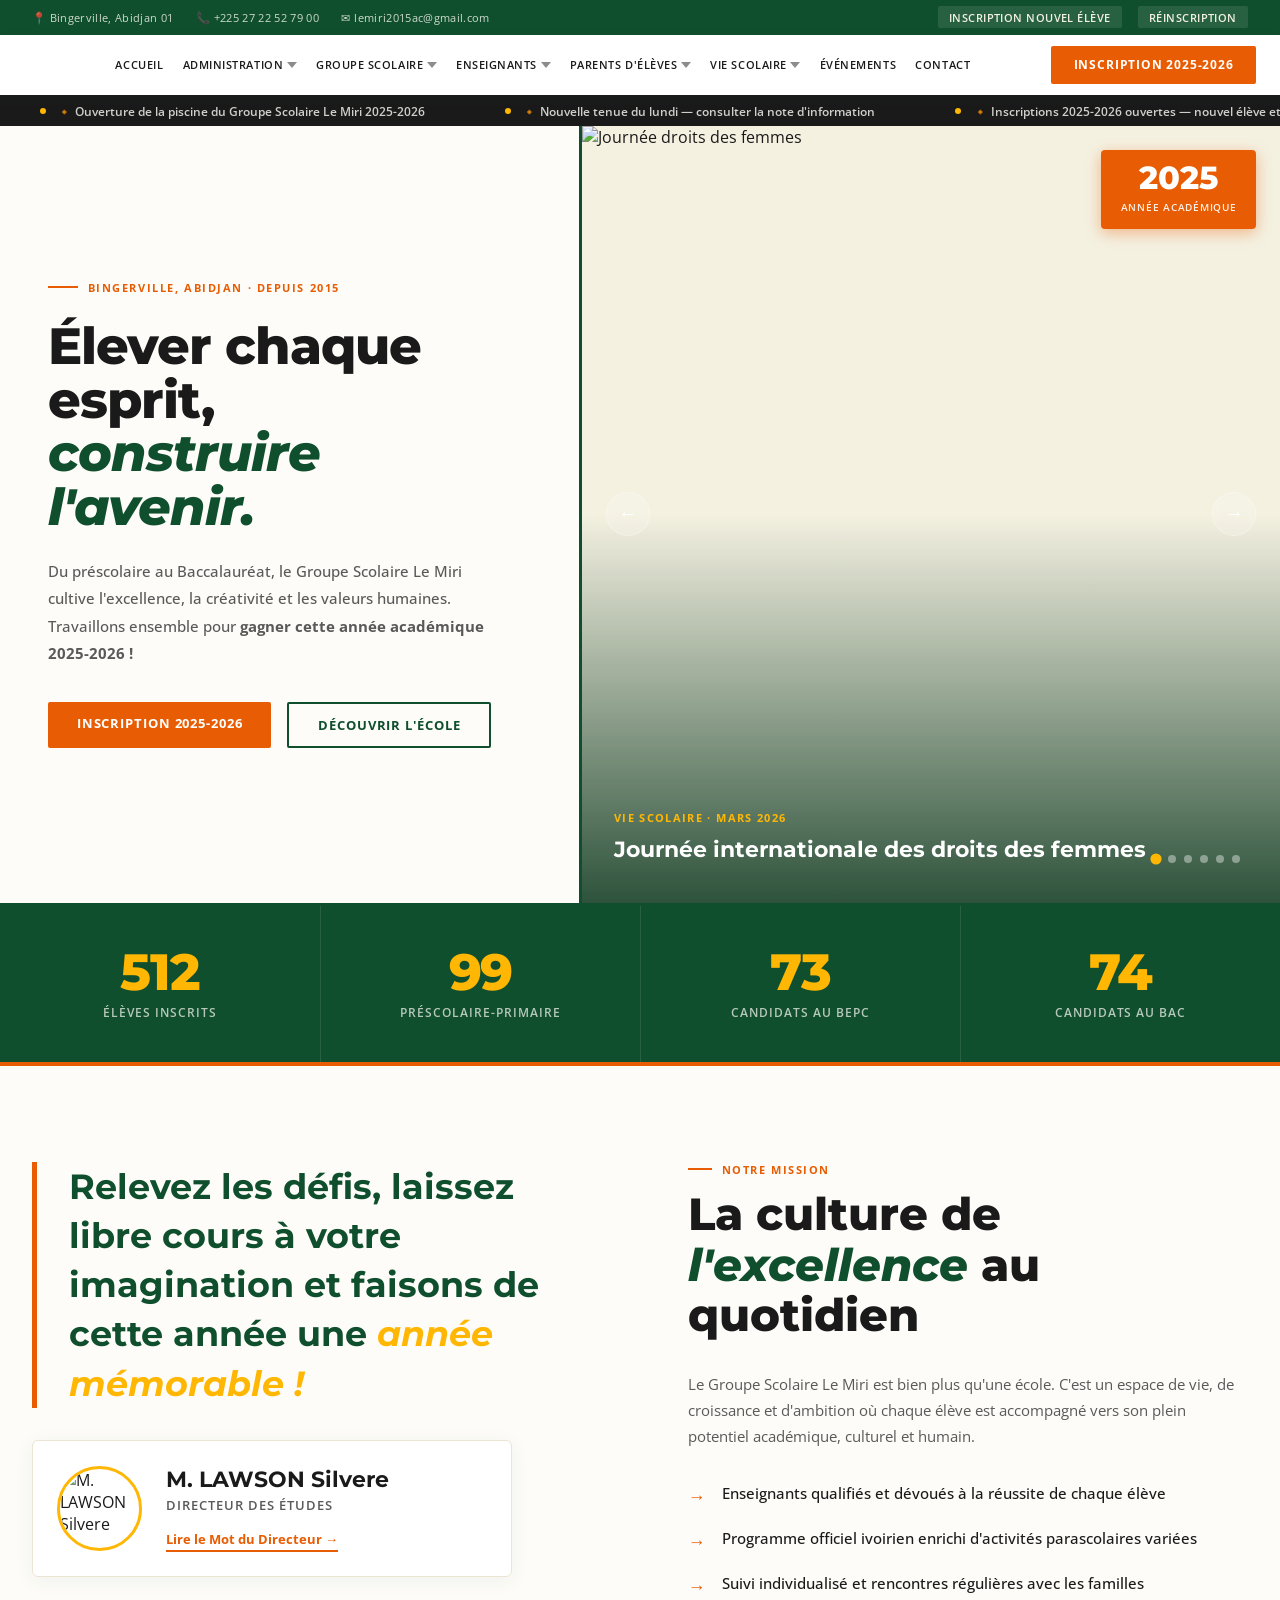
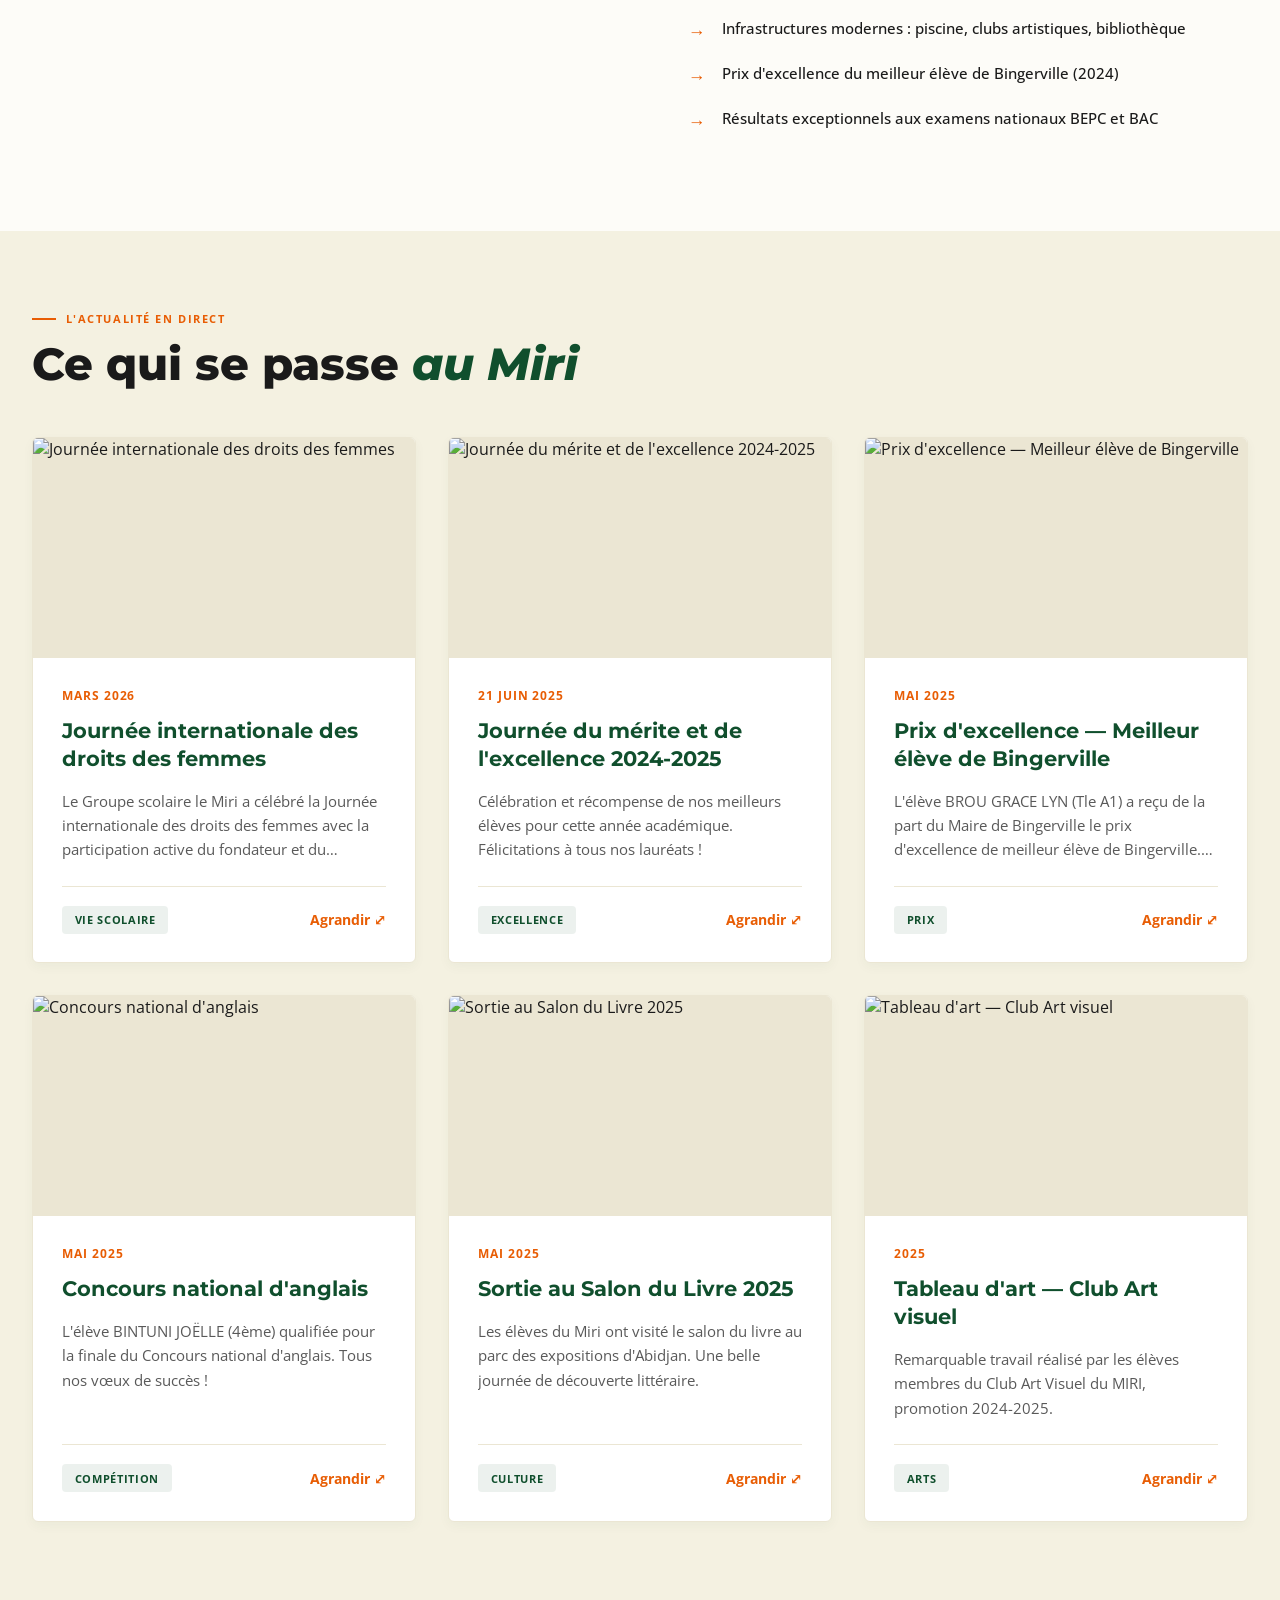
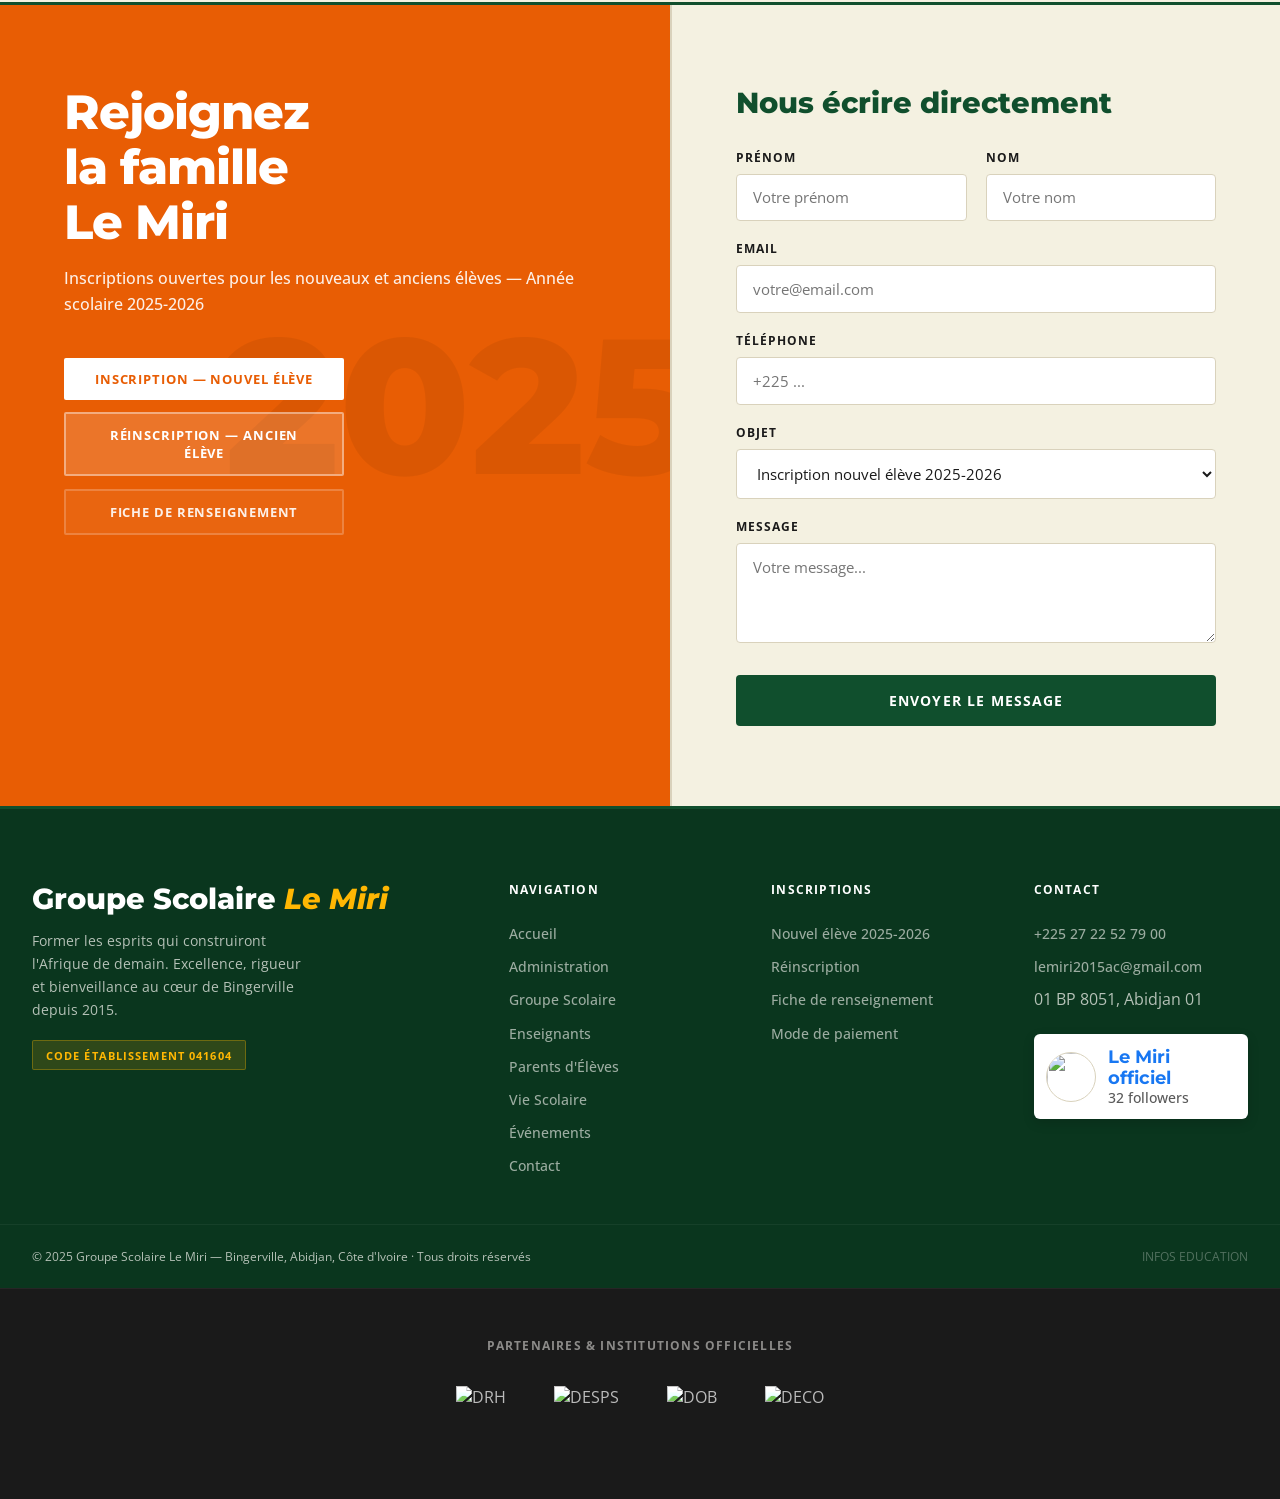
==== commit 57c1f7c9: "Add palmares banner styles for layout and responsiveness" ====
--- a/index.html
+++ b/index.html
@@ -913,95 +913,94 @@
     text-align: center;
     padding: 1.8rem;
   }
-  /* Styles de la bannière */
+  /* ══ PALMARÈS (CEPE / BEPC) ══ */
+.palmares-banner {
+  display: flex;
+  flex-direction: column;
+  background: var(--wh);
+  border: 1px solid var(--cr2);
+  border-radius: var(--rad);
+  box-shadow: 0 4px 12px rgba(26,26,26,.04);
+  overflow: hidden;
+  margin-top: 2rem;
+  max-width: 100%;
+  transition: box-shadow 0.3s ease, border-color 0.3s ease;
+}
+.palmares-banner:hover {
+  box-shadow: 0 12px 24px rgba(16,79,45,.08);
+  border-color: var(--fo);
+}
+.palmares-content {
+  padding: 2.5rem;
+  flex: 1.2;
+  display: flex;
+  flex-direction: column;
+  justify-content: center;
+}
+.palmares-title {
+  font-family: 'Montserrat', sans-serif;
+  font-size: 1.6rem;
+  color: var(--fo);
+  margin-bottom: 0.8rem;
+  font-weight: 800;
+}
+.palmares-score {
+  font-family: 'Montserrat', sans-serif;
+  font-size: 2.8rem;
+  font-weight: 800;
+  color: var(--tr); /* Orange de la charte pour marquer l'impact */
+  line-height: 1;
+  margin-bottom: 1.2rem;
+  letter-spacing: -0.02em;
+}
+.palmares-score small {
+  font-size: 1rem;
+  font-weight: 700;
+  color: var(--md);
+  display: inline-block;
+  margin-left: 0.5rem;
+  font-family: 'Open Sans', sans-serif;
+  letter-spacing: 0;
+  text-transform: uppercase;
+}
+.palmares-img-wrap {
+  flex: 1;
+  background: var(--cr);
+  position: relative;
+  min-height: 250px;
+}
+.palmares-img-wrap img {
+  position: absolute;
+  inset: 0;
+  width: 100%;
+  height: 100%;
+  object-fit: cover;
+  object-position: center;
+}
+
+/* Adaptation sur grands écrans */
+@media (min-width: 768px) {
   .palmares-banner {
-    display: flex;
-    flex-direction: column; /* Empilé par défaut (mobile) */
-    background-color: #ffffff;
-    border-radius: 16px;
-    box-shadow: 0 10px 25px rgba(0, 0, 0, 0.08);
-    overflow: hidden;
-    font-family: 'Segoe UI', Roboto, Helvetica, Arial, sans-serif;
-    max-width: 900px;
-    margin: 20px auto;
+    flex-direction: row;
+    align-items: stretch;
   }
-
+}
+
+/* Adaptation sur petits téléphones */
+@media (max-width: 600px) {
   .palmares-content {
-    padding: 40px;
-    flex: 1;
-    display: flex;
-    flex-direction: column;
-    justify-content: center;
+    padding: 1.8rem;
   }
-
-  /* L'étiquette (Tag) */
-  .s-tag {
-    display: inline-block;
-    align-self: flex-start;
-    background-color: #e3f2fd; /* Bleu clair */
-    color: #1976d2; /* Bleu foncé */
-    padding: 6px 16px;
-    border-radius: 50px;
-    font-size: 0.85rem;
-    font-weight: 700;
-    text-transform: uppercase;
-    letter-spacing: 0.5px;
-    margin-bottom: 20px;
+  .palmares-score {
+    font-size: 2.4rem;
   }
-
-  /* Le Titre */
-  .palmares-title {
-    font-size: 2rem;
-    color: #2c3e50;
-    margin: 0 0 15px 0;
-    font-weight: 800;
+  .palmares-score small {
+    display: block;
+    margin-left: 0;
+    margin-top: 0.3rem;
   }
-
-  /* Le Score (100%) */
-  .palmares-score {
-    font-size: 3.5rem;
-    font-weight: 900;
-    color: #27ae60; /* Vert pour le succès */
-    line-height: 1.1;
-    margin-bottom: 20px;
-  }
-
-  .palmares-score small {
-    font-size: 1.25rem;
-    font-weight: 600;
-    color: #7f8c8d;
-    display: block; /* Met le texte "de réussite" en dessous du 100% */
-  }
-
-  /* Le texte descriptif */
-  .text-md {
-    font-size: 1.1rem;
-    color: #555555;
-    line-height: 1.6;
-    margin: 0;
-  }
-
-  /* L'image */
   .palmares-img-wrap {
-    flex: 1;
-    min-height: 300px;
-  }
-
-  .palmares-img-wrap img {
-    width: 100%;
-    height: 100%;
-    object-fit: cover; /* Assure que l'image remplit l'espace sans se déformer */
-    display: block;
-  }
-
-  /* Écrans plus larges (Tablettes et Ordinateurs) */
-  @media (min-width: 768px) {
-    .palmares-banner {
-      flex-direction: row; /* Met le texte et l'image côte à côte */
-    }
-    .palmares-score small {
-      display: inline; /* Remet le texte à côté du 100% sur grand écran */
-    }
+    min-height: 200px;
   }
 }
 </style>
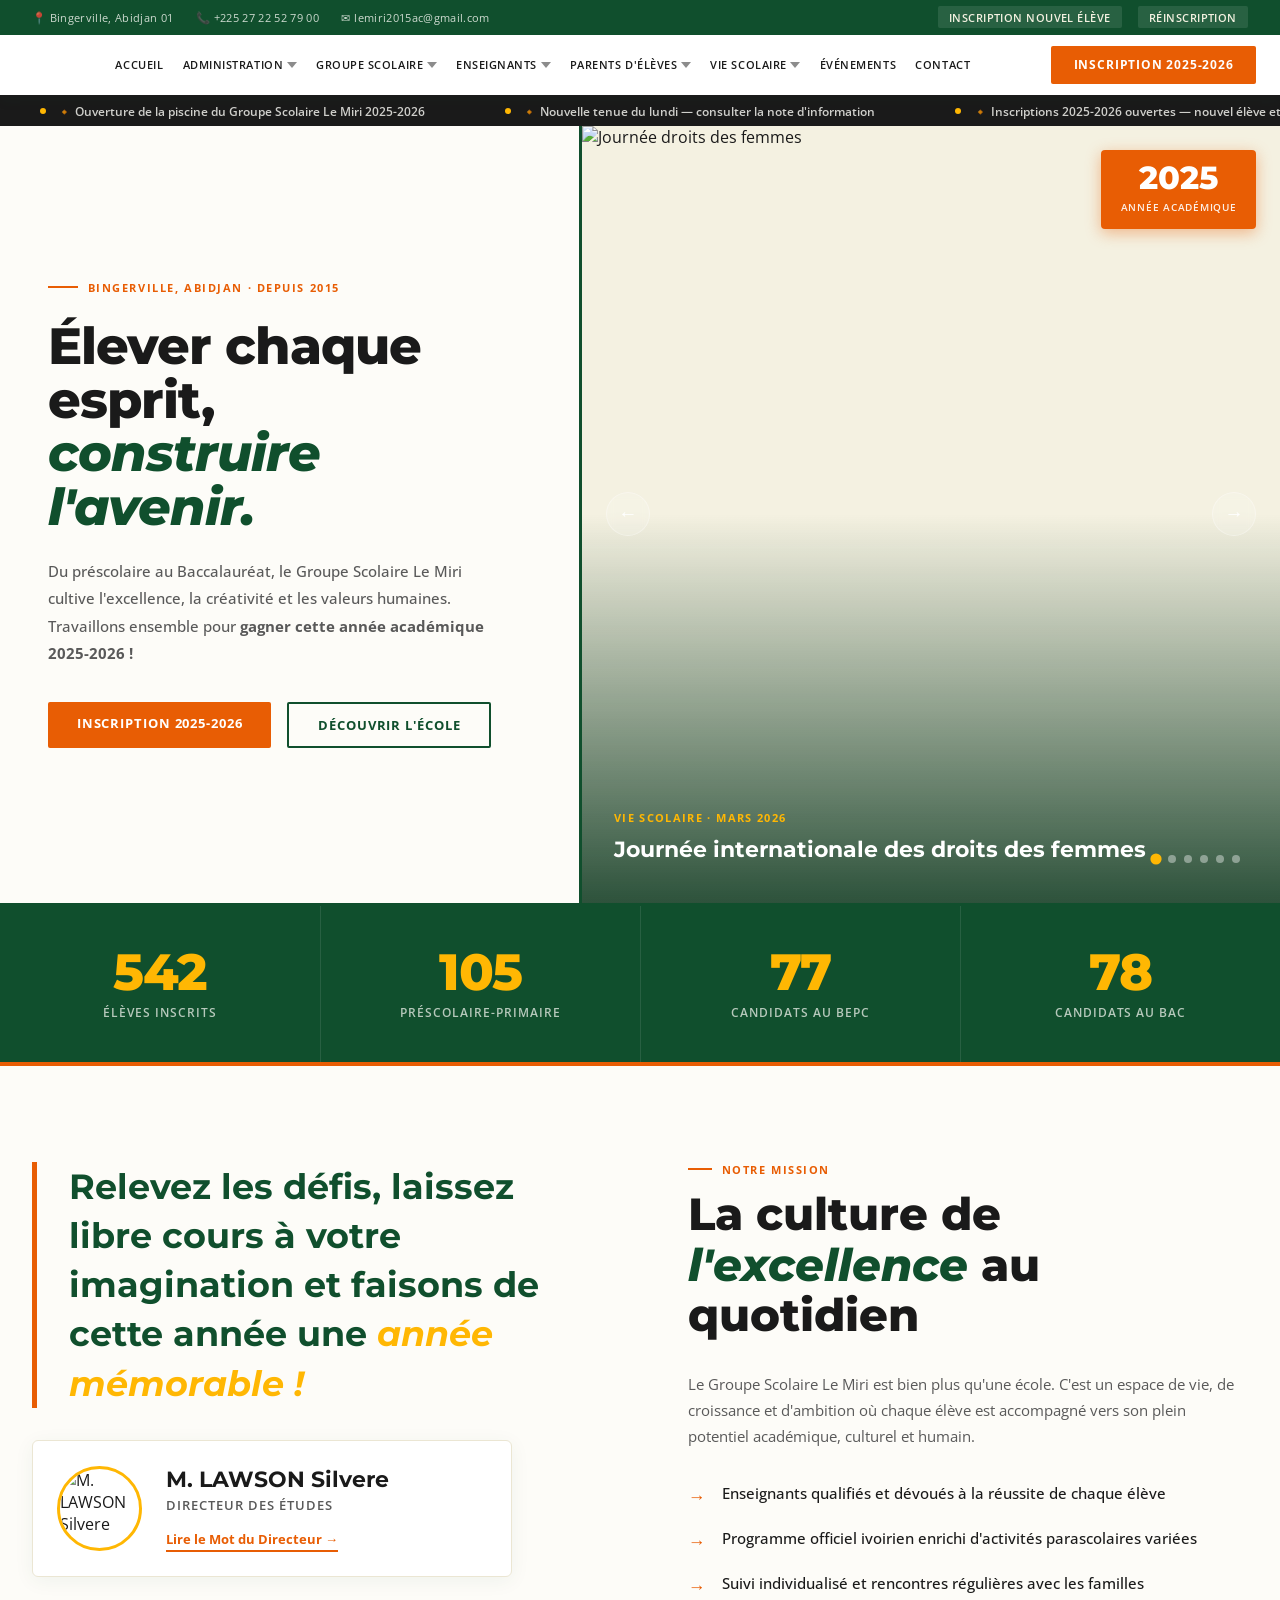
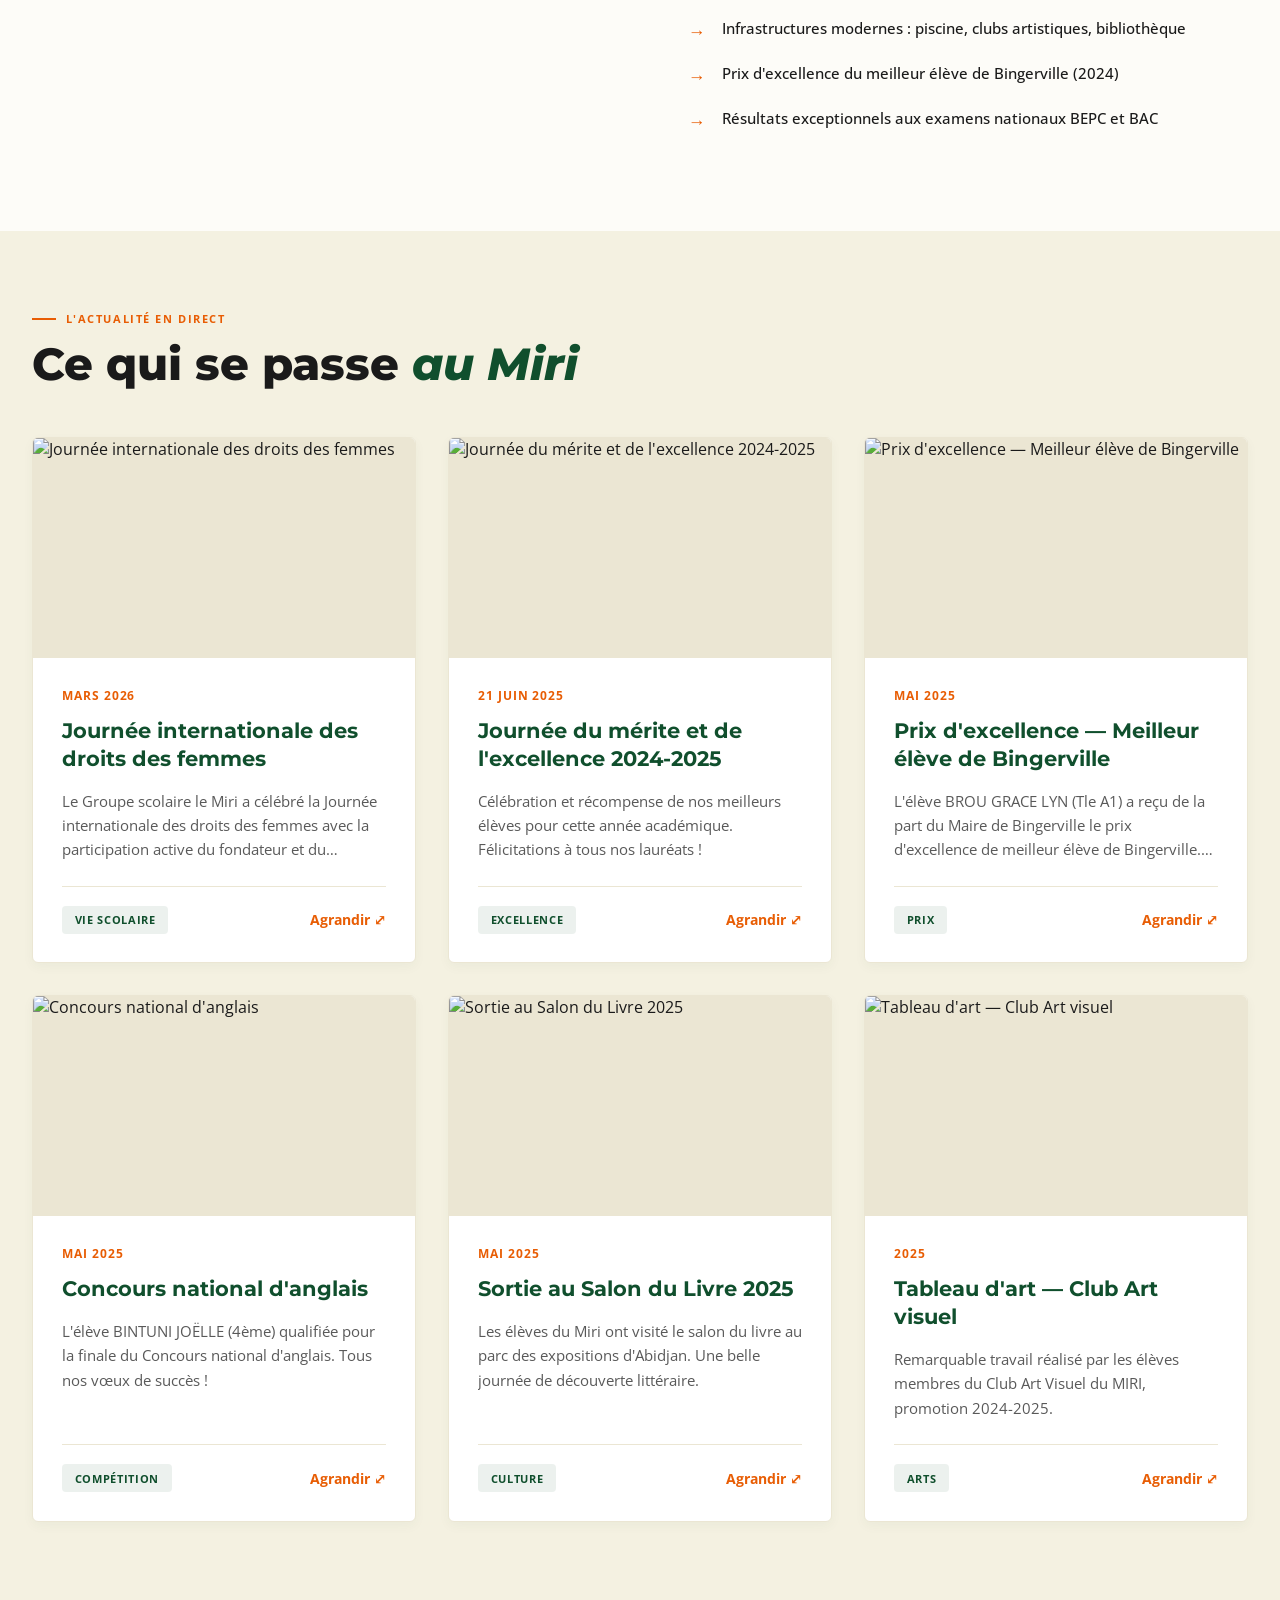
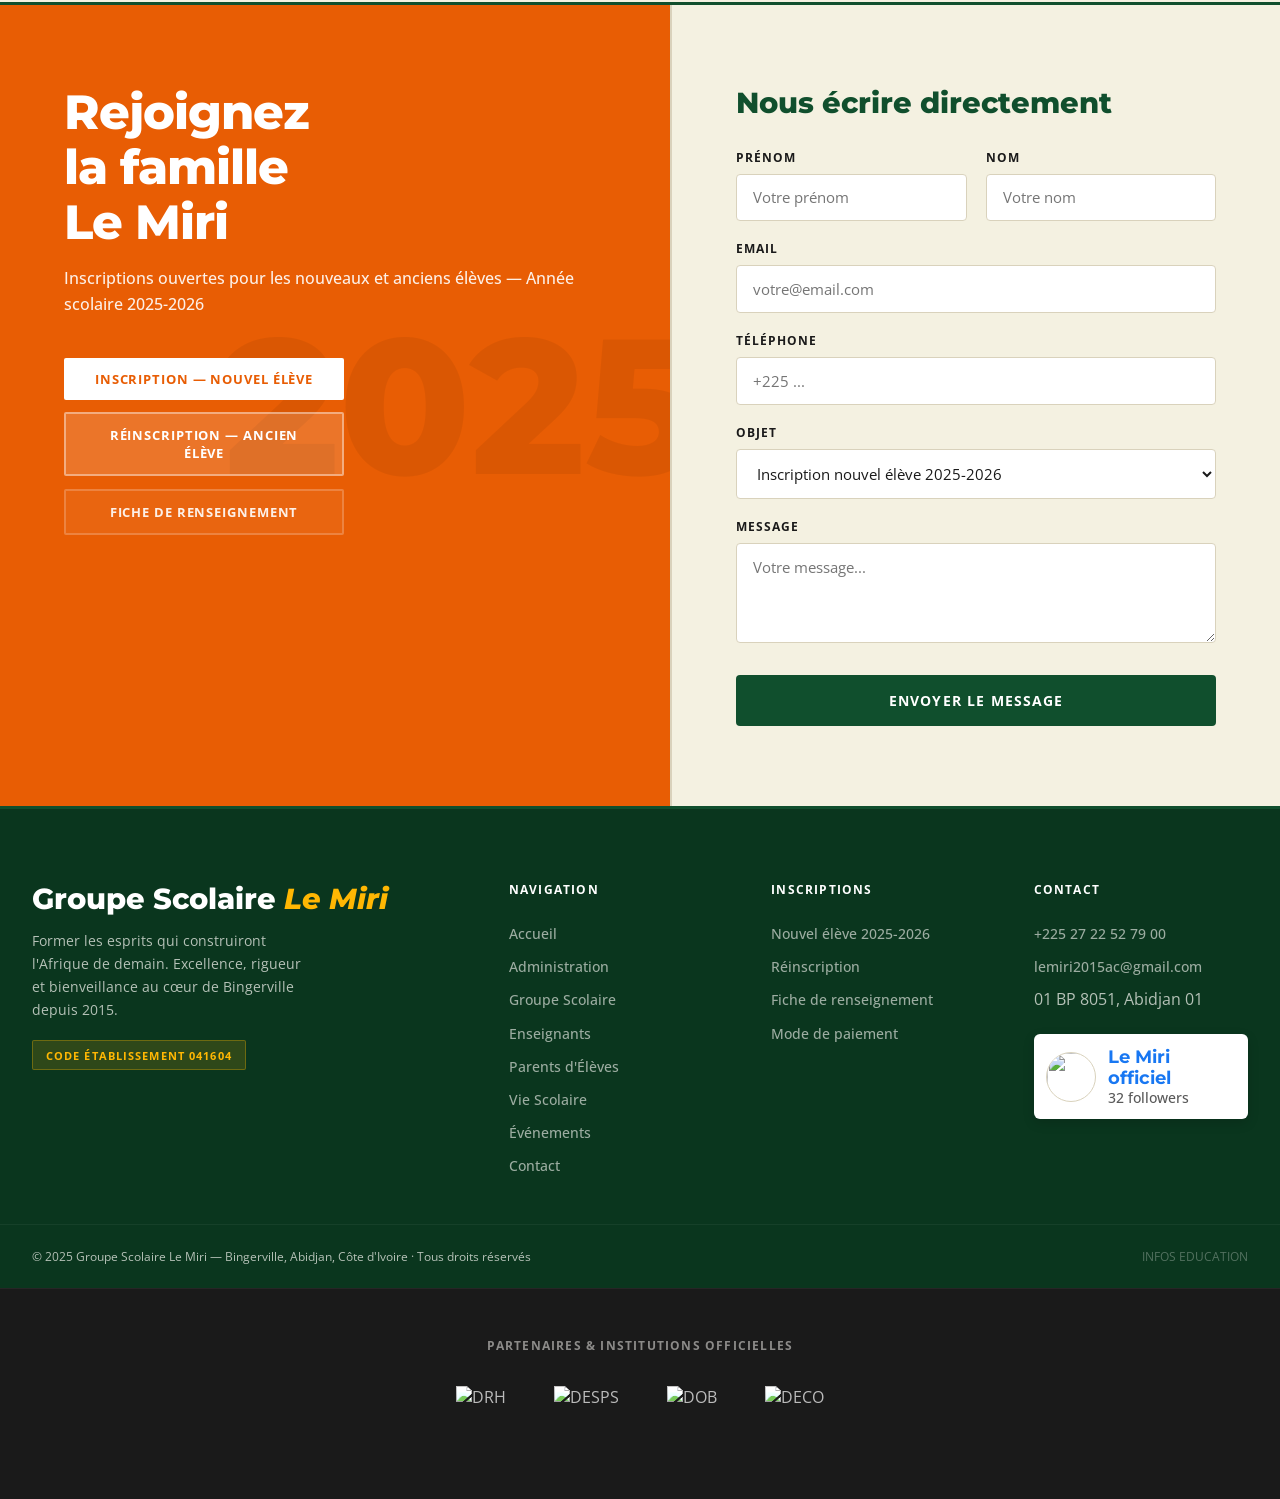
==== commit b0d4587b: "Add palmares section with responsive styles" ====
--- a/index.html
+++ b/index.html
@@ -788,6 +788,96 @@
   border: 0;
   display: block;
 }
+  /* ══ PALMARÈS (CEPE / BEPC) ══ */
+.palmares-banner {
+  display: flex;
+  flex-direction: column;
+  background: var(--wh);
+  border: 1px solid var(--cr2);
+  border-radius: var(--rad);
+  box-shadow: 0 4px 12px rgba(26,26,26,.04);
+  overflow: hidden;
+  margin-top: 2rem;
+  max-width: 100%;
+  transition: box-shadow 0.3s ease, border-color 0.3s ease;
+}
+.palmares-banner:hover {
+  box-shadow: 0 12px 24px rgba(16,79,45,.08);
+  border-color: var(--fo);
+}
+.palmares-content {
+  padding: 2.5rem;
+  flex: 1.2;
+  display: flex;
+  flex-direction: column;
+  justify-content: center;
+}
+.palmares-title {
+  font-family: 'Montserrat', sans-serif;
+  font-size: 1.6rem;
+  color: var(--fo);
+  margin-bottom: 0.8rem;
+  font-weight: 800;
+}
+.palmares-score {
+  font-family: 'Montserrat', sans-serif;
+  font-size: 2.8rem;
+  font-weight: 800;
+  color: var(--tr); /* Orange de la charte pour marquer l'impact */
+  line-height: 1;
+  margin-bottom: 1.2rem;
+  letter-spacing: -0.02em;
+}
+.palmares-score small {
+  font-size: 1rem;
+  font-weight: 700;
+  color: var(--md);
+  display: inline-block;
+  margin-left: 0.5rem;
+  font-family: 'Open Sans', sans-serif;
+  letter-spacing: 0;
+  text-transform: uppercase;
+}
+.palmares-img-wrap {
+  flex: 1;
+  background: var(--cr);
+  position: relative;
+  min-height: 250px;
+}
+.palmares-img-wrap img {
+  position: absolute;
+  inset: 0;
+  width: 100%;
+  height: 100%;
+  object-fit: cover;
+  object-position: center;
+}
+
+/* Adaptation sur grands écrans */
+@media (min-width: 768px) {
+  .palmares-banner {
+    flex-direction: row;
+    align-items: stretch;
+  }
+}
+
+/* Adaptation sur petits téléphones */
+@media (max-width: 600px) {
+  .palmares-content {
+    padding: 1.8rem;
+  }
+  .palmares-score {
+    font-size: 2.4rem;
+  }
+  .palmares-score small {
+    display: block;
+    margin-left: 0;
+    margin-top: 0.3rem;
+  }
+  .palmares-img-wrap {
+    min-height: 200px;
+  }
+}
 
 /* ══ RESPONSIVE ══ */
 
@@ -913,95 +1003,7 @@
     text-align: center;
     padding: 1.8rem;
   }
-  /* ══ PALMARÈS (CEPE / BEPC) ══ */
-.palmares-banner {
-  display: flex;
-  flex-direction: column;
-  background: var(--wh);
-  border: 1px solid var(--cr2);
-  border-radius: var(--rad);
-  box-shadow: 0 4px 12px rgba(26,26,26,.04);
-  overflow: hidden;
-  margin-top: 2rem;
-  max-width: 100%;
-  transition: box-shadow 0.3s ease, border-color 0.3s ease;
-}
-.palmares-banner:hover {
-  box-shadow: 0 12px 24px rgba(16,79,45,.08);
-  border-color: var(--fo);
-}
-.palmares-content {
-  padding: 2.5rem;
-  flex: 1.2;
-  display: flex;
-  flex-direction: column;
-  justify-content: center;
-}
-.palmares-title {
-  font-family: 'Montserrat', sans-serif;
-  font-size: 1.6rem;
-  color: var(--fo);
-  margin-bottom: 0.8rem;
-  font-weight: 800;
-}
-.palmares-score {
-  font-family: 'Montserrat', sans-serif;
-  font-size: 2.8rem;
-  font-weight: 800;
-  color: var(--tr); /* Orange de la charte pour marquer l'impact */
-  line-height: 1;
-  margin-bottom: 1.2rem;
-  letter-spacing: -0.02em;
-}
-.palmares-score small {
-  font-size: 1rem;
-  font-weight: 700;
-  color: var(--md);
-  display: inline-block;
-  margin-left: 0.5rem;
-  font-family: 'Open Sans', sans-serif;
-  letter-spacing: 0;
-  text-transform: uppercase;
-}
-.palmares-img-wrap {
-  flex: 1;
-  background: var(--cr);
-  position: relative;
-  min-height: 250px;
-}
-.palmares-img-wrap img {
-  position: absolute;
-  inset: 0;
-  width: 100%;
-  height: 100%;
-  object-fit: cover;
-  object-position: center;
-}
-
-/* Adaptation sur grands écrans */
-@media (min-width: 768px) {
-  .palmares-banner {
-    flex-direction: row;
-    align-items: stretch;
-  }
-}
-
-/* Adaptation sur petits téléphones */
-@media (max-width: 600px) {
-  .palmares-content {
-    padding: 1.8rem;
-  }
-  .palmares-score {
-    font-size: 2.4rem;
-  }
-  .palmares-score small {
-    display: block;
-    margin-left: 0;
-    margin-top: 0.3rem;
-  }
-  .palmares-img-wrap {
-    min-height: 200px;
-  }
+  
 }
 </style>
 </head>
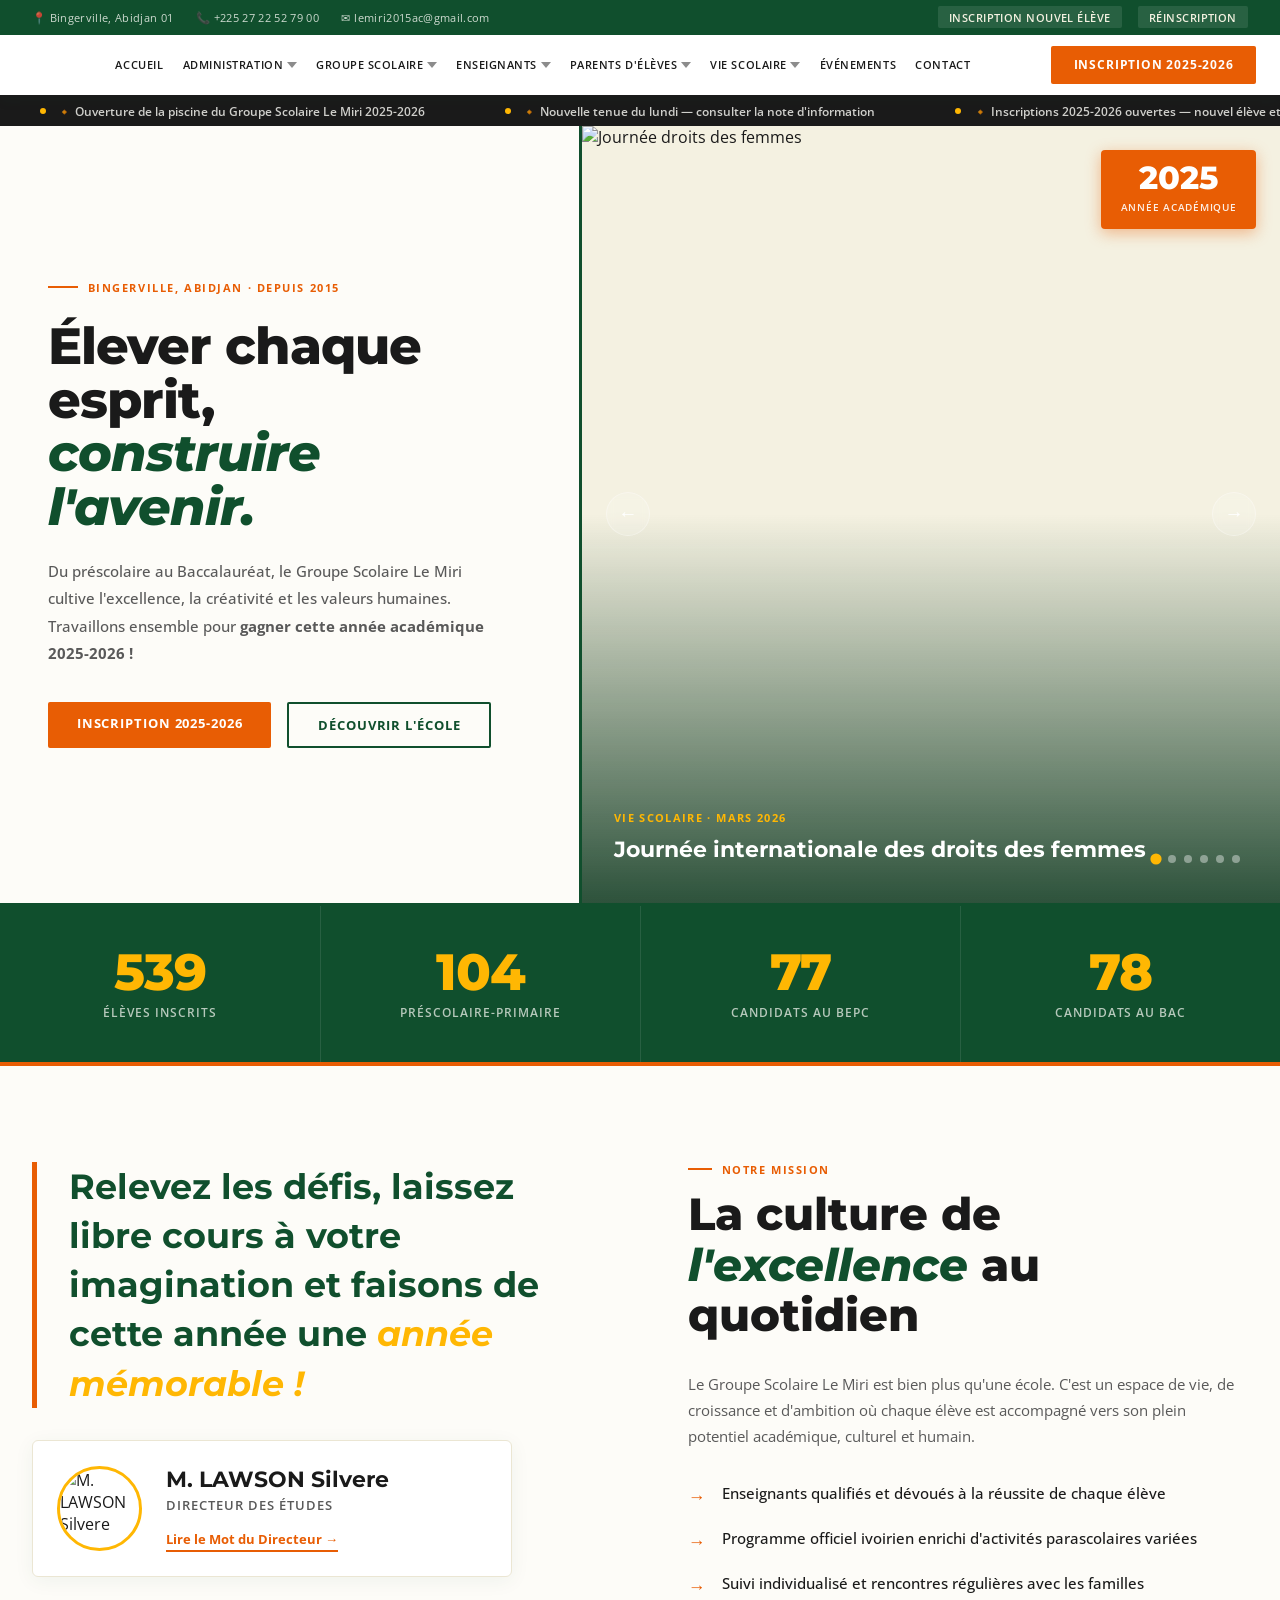
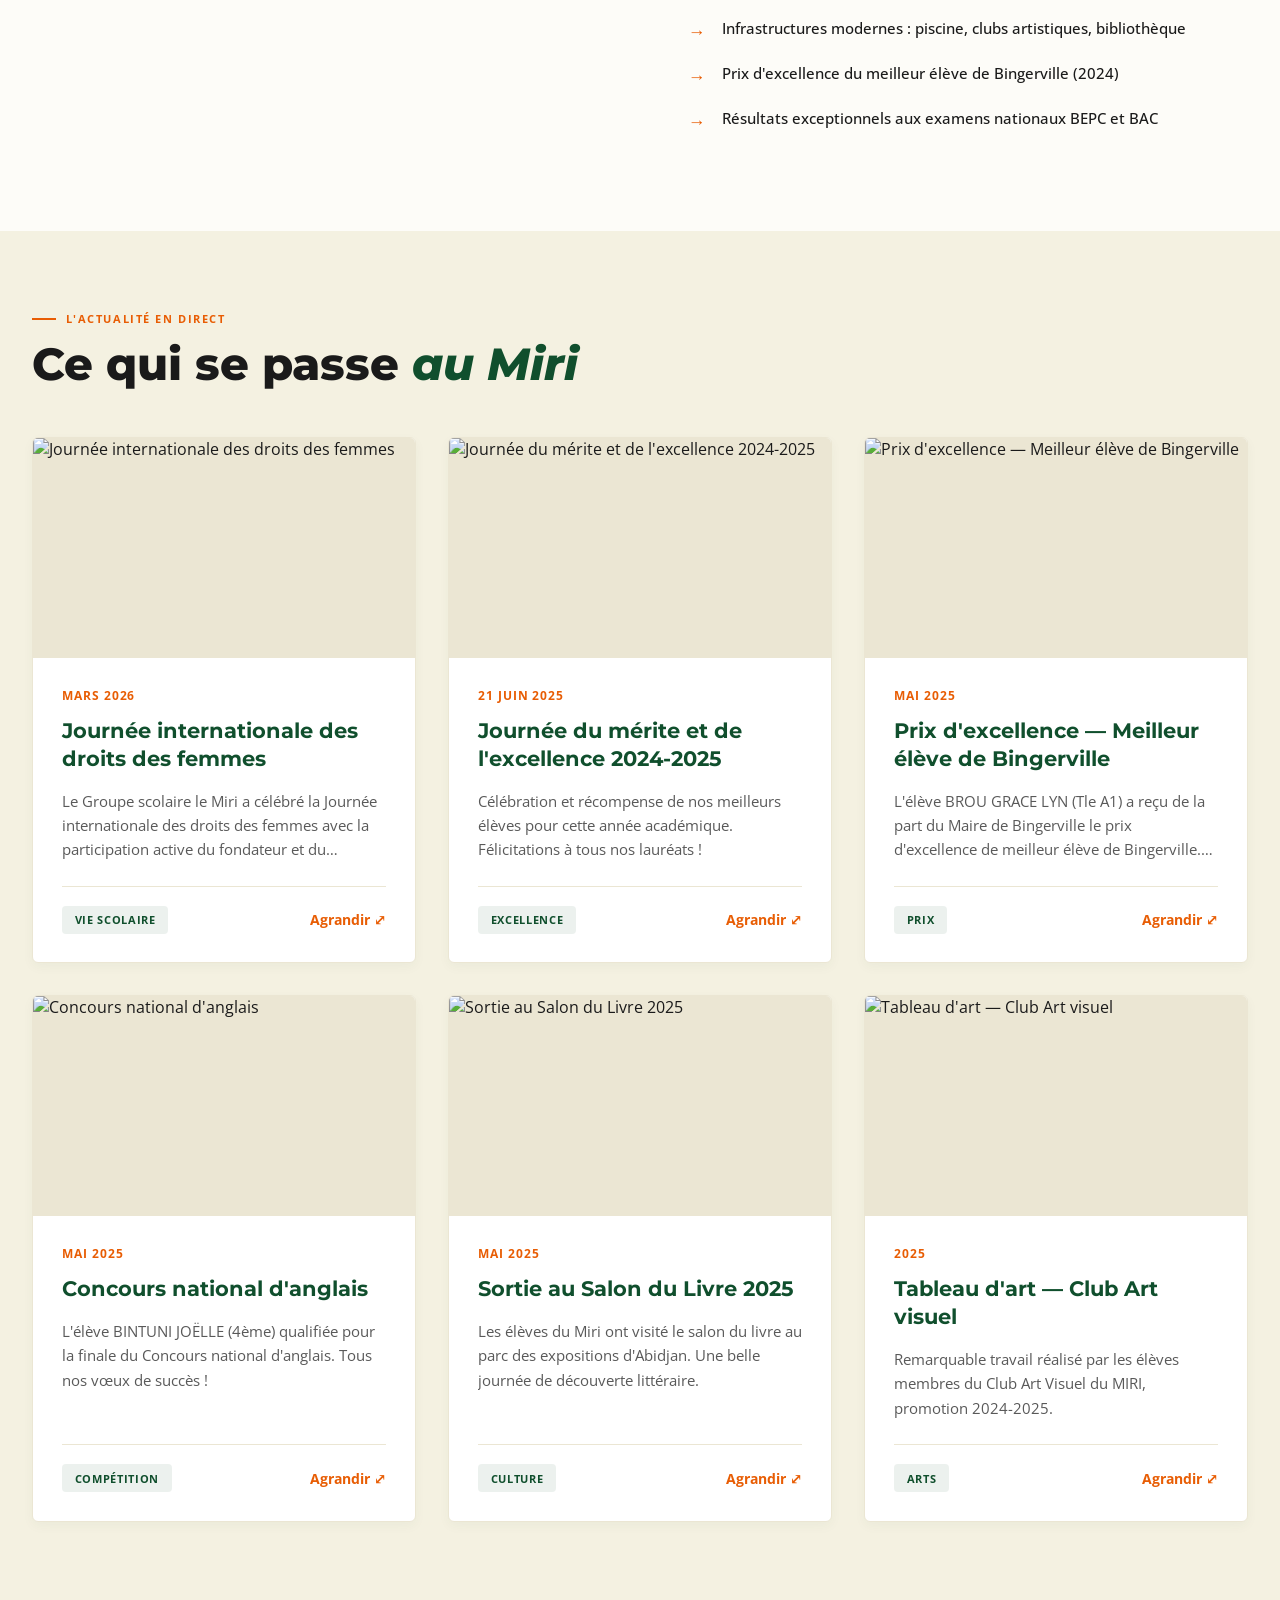
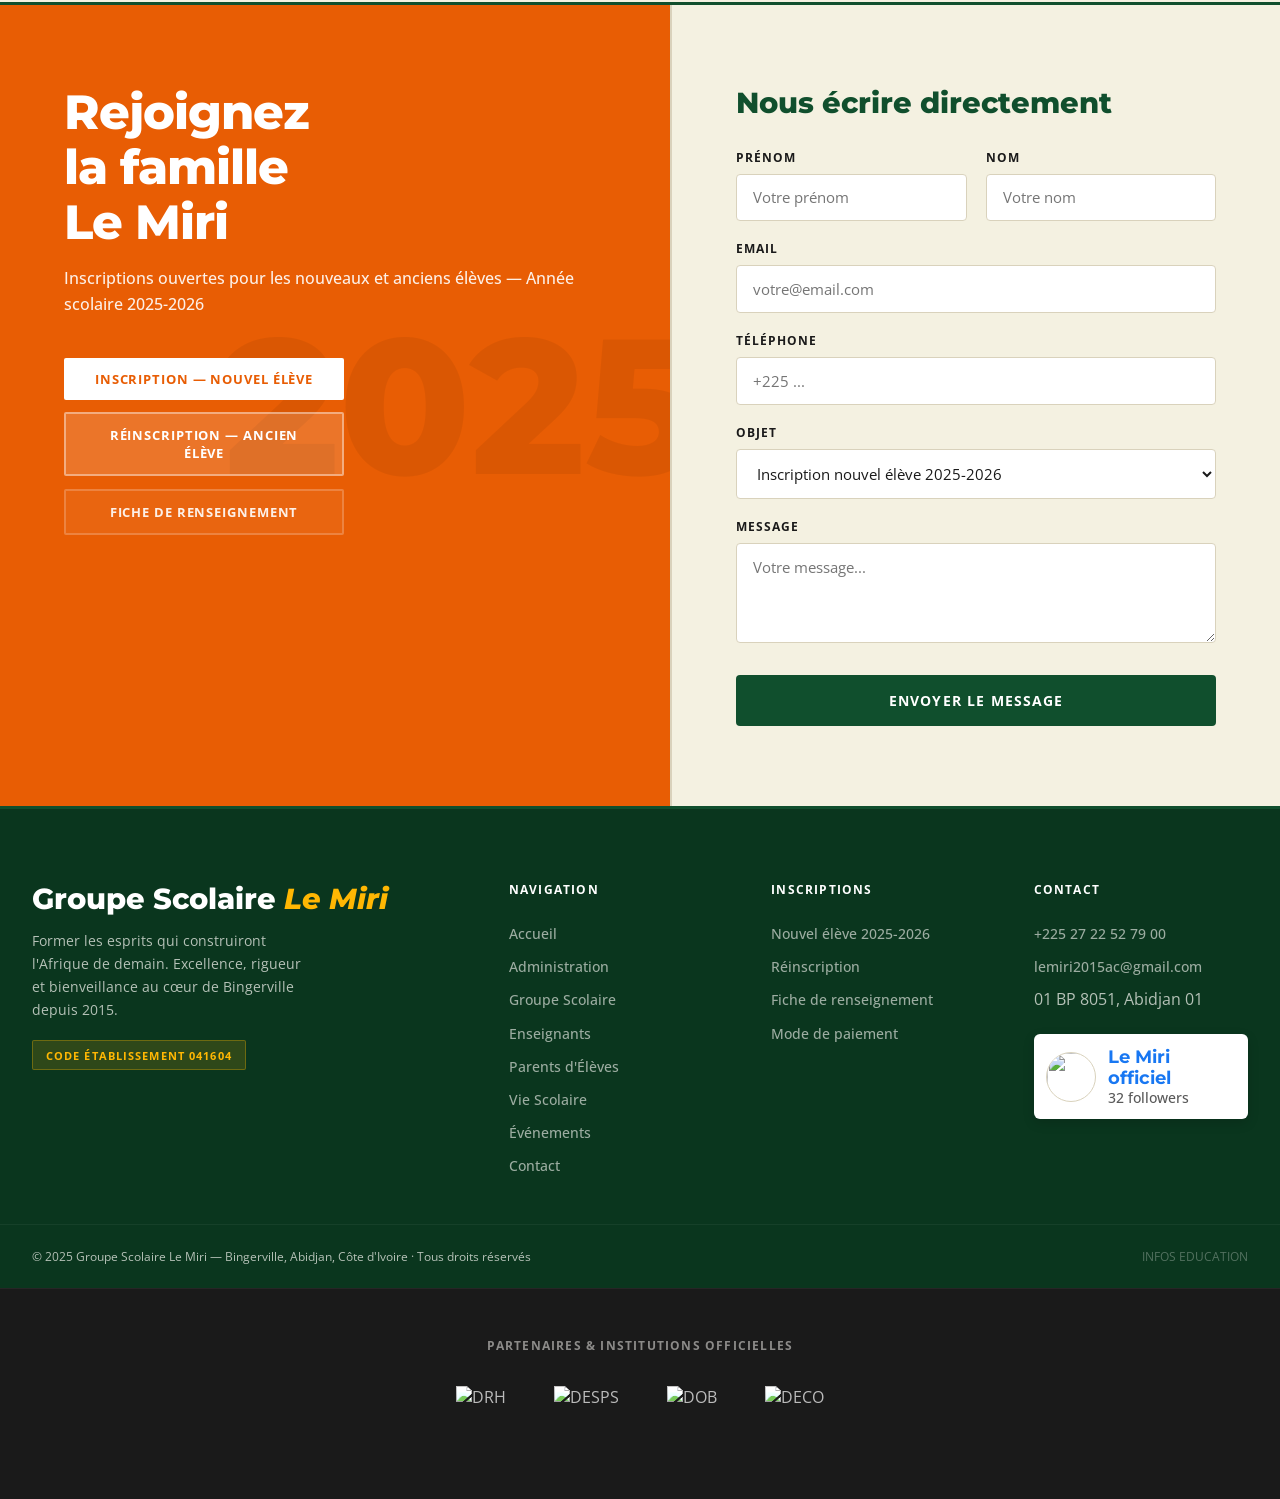
==== commit bdc9bb4a: "Update index.html" ====
--- a/index.html
+++ b/index.html
@@ -700,6 +700,38 @@
 .ev-card-text{font-size:.95rem;color:var(--md);line-height:1.6;display:-webkit-box;-webkit-line-clamp:3;-webkit-box-orient:vertical;overflow:hidden;}
 .ev-card-tag{display:inline-block;margin-top:1.2rem;font-size:.7rem;font-weight:700;letter-spacing:.06em;text-transform:uppercase;color:var(--fo); background:rgba(16,79,45,.08); padding:.4rem .8rem; border-radius:4px;}
 
+/* ══ GALERIE VIE SCOLAIRE (MASONRY) ══ */
+.beautiful-gallery {
+  display: grid;
+  grid-template-columns: repeat(auto-fill, minmax(220px, 1fr));
+  grid-auto-rows: 220px;
+  gap: 1.2rem;
+  margin-top: 2rem;
+}
+.bg-item {
+  position: relative;
+  border-radius: var(--rad);
+  overflow: hidden;
+  cursor: pointer;
+  box-shadow: 0 4px 12px rgba(26,26,26,.06);
+}
+.bg-item img {
+  width: 100%; height: 100%; object-fit: cover;
+  transition: transform 0.5s cubic-bezier(0.4, 0, 0.2, 1);
+}
+.bg-overlay {
+  position: absolute; inset: 0;
+  background: rgba(16,79,45,0.7);
+  display: flex; align-items: center; justify-content: center;
+  opacity: 0; transition: opacity 0.3s ease;
+}
+.bg-item:hover img { transform: scale(1.08); }
+.bg-item:hover .bg-overlay { opacity: 1; }
+.bg-overlay svg { color: white; width: 44px; height: 44px; transform: translateY(20px); transition: transform 0.3s ease; }
+.bg-item:hover .bg-overlay svg { transform: translateY(0); }
+.bg-item:nth-child(7n+1) { grid-column: span 2; grid-row: span 2; }
+.bg-item:nth-child(5n+3) { grid-row: span 2; }
+
 /* ══ ADMIN PAGE ══ */
 .admin-grid{display:grid;grid-template-columns:1fr 2.5fr;gap:4rem;padding:4rem 0;}
 .sidebar{background:var(--wh);border:1px solid var(--cr2);padding:2rem;border-radius:var(--rad); box-shadow:0 4px 12px rgba(26,26,26,.03);}
@@ -838,19 +870,24 @@
   letter-spacing: 0;
   text-transform: uppercase;
 }
+/* ─── CORRECTION DE L'IMAGE ─── */
 .palmares-img-wrap {
   flex: 1;
-  background: var(--cr);
-  position: relative;
+  background: var(--cr); /* Fond beige/gris de la charte pour le cadre */
+  display: flex;
+  align-items: center;
+  justify-content: center;
+  padding: 1.5rem; /* Crée l'espace du cadre autour de l'image */
   min-height: 250px;
 }
 .palmares-img-wrap img {
-  position: absolute;
-  inset: 0;
-  width: 100%;
-  height: 100%;
-  object-fit: cover;
-  object-position: center;
+  max-width: 100%;
+  max-height: 350px; /* Évite que l'image ne devienne gigantesque sur grand écran */
+  width: auto;
+  height: auto;
+  object-fit: contain; /* ASSURE QUE L'IMAGE SOIT ENTIÈRE */
+  border-radius: 4px; /* Un léger arrondi pour la finition */
+  box-shadow: 0 4px 12px rgba(0,0,0,0.05); /* Petite ombre pour détacher l'image du fond */
 }
 
 /* Adaptation sur grands écrans */
@@ -940,6 +977,11 @@
   }
   .stats-strip{grid-template-columns:repeat(2,1fr);}
   .stat-cell:nth-child(3){border-left:none;}
+  
+  .beautiful-gallery {
+    grid-template-columns: repeat(auto-fill, minmax(180px, 1fr));
+    grid-auto-rows: 180px;
+  }
 }
 
 /* ── Mobile ≤ 600px ── */
@@ -994,6 +1036,17 @@
   .admin-grid,.parents-grid{grid-template-columns:1fr;}
   .social-feed { grid-template-columns: 1fr; }
   
+  .beautiful-gallery {
+    grid-template-columns: repeat(2, 1fr);
+    grid-auto-rows: 150px;
+    gap: 0.8rem;
+  }
+  .bg-item:nth-child(7n+1),
+  .bg-item:nth-child(5n+3) {
+    grid-column: span 1;
+    grid-row: span 1;
+  }
+  
   .fp-logos { gap: 1.5rem; }
   .fp-logos img { height: 50px; }
   
@@ -1220,6 +1273,49 @@
       <h3 id="galleryModalTitle" class="modal-title"></h3>
       <p id="galleryModalText" class="modal-text"></p>
     </div>
+  </div>
+</div>
+
+<!-- MODAL PDF -->
+<div id="pdfModal" class="modal-overlay" onclick="closePdfModal(event)">
+  <div class="modal-box pdf-box" onclick="event.stopPropagation()" style="max-width:1000px; height:90vh; display:flex; flex-direction:column;">
+    <button class="modal-close-btn" onclick="closePdfModal(event)">
+      <svg viewBox="0 0 24 24" width="20" height="20" stroke="currentColor" stroke-width="2.5" fill="none" stroke-linecap="round" stroke-linejoin="round"><line x1="18" y1="6" x2="6" y2="18"></line><line x1="6" y1="6" x2="18" y2="18"></line></svg>
+    </button>
+    <div style="padding:1.5rem 2rem; border-bottom:1px solid var(--cr2);">
+      <h3 id="pdfModalTitle" class="modal-title" style="margin:0; font-size:1.4rem;">Document</h3>
+    </div>
+    <div style="flex:1; padding:0; background:var(--cr2);">
+      <iframe id="pdfIframe" src="" width="100%" height="100%" style="border:none; display:block;"></iframe>
+    </div>
+  </div>
+</div>
+
+<!-- MODAL MOT DU DIRECTEUR -->
+<div id="directorModal" class="modal-overlay" onclick="closeDirectorModal(event)">
+  <div class="modal-box director-box" onclick="event.stopPropagation()" style="max-width:650px; padding:3rem 2.5rem; text-align:center;">
+    <button class="modal-close-btn" onclick="closeDirectorModal(event)">
+      <svg viewBox="0 0 24 24" width="20" height="20" stroke="currentColor" stroke-width="2.5" fill="none" stroke-linecap="round" stroke-linejoin="round"><line x1="18" y1="6" x2="6" y2="18"></line><line x1="6" y1="6" x2="18" y2="18"></line></svg>
+    </button>
+    <img src="https://static.wixstatic.com/media/568692_3e5e5748f7054e3bb0d5a3576f283e20~mv2.jpeg" alt="M. LAWSON Silvere" style="width:120px;height:120px;border-radius:50%;border:4px solid var(--go2);margin:0 auto 1.5rem;object-fit:cover; display:block;">
+    <h3 style="font-family:'Montserrat', sans-serif;font-size:2rem;font-weight:800;color:var(--fo);margin-bottom:.5rem;">Mot du Directeur</h3>
+    <p style="color:var(--tr);font-weight:700;text-transform:uppercase;letter-spacing:.08em;margin-bottom:2rem;">M. LAWSON Silvere</p>
+    <div style="font-size:1.05rem; line-height:1.8; color:var(--dk); text-align:left;">
+      <p style="margin-bottom:1rem;"><strong>Chers parents, chers élèves,</strong></p>
+      <p style="margin-bottom:1rem;">C'est avec une immense fierté que je vous souhaite la bienvenue au Groupe Scolaire Le Miri. Depuis notre création, notre engagement n'a cessé de grandir : celui d'offrir à chaque élève un cadre d'apprentissage rigoureux, bienveillant et résolument tourné vers l'excellence.</p>
+      <p style="margin-bottom:1rem;">Nous ne nous contentons pas de transmettre des savoirs ; nous formons les esprits, nous cultivons les talents et nous forgeons les leaders de demain. Notre taux de réussite exceptionnel aux examens nationaux témoigne du dévouement de notre corps enseignant et de la détermination inébranlable de nos élèves.</p>
+      <p>Ensemble, main dans la main, faisons de cette nouvelle année académique une véritable réussite.</p>
+    </div>
+  </div>
+</div>
+
+<!-- IMAGE LIGHTBOX (Pure image pour Galerie Vie Scolaire) -->
+<div id="imageLightbox" class="modal-overlay" onclick="closeImageLightbox(event)">
+  <div class="modal-box lightbox-box" onclick="event.stopPropagation()" style="background:transparent; box-shadow:none; max-width:90vw; padding:0; display:flex; justify-content:center;">
+    <button class="modal-close-btn" onclick="closeImageLightbox(event)" style="top:-15px; right:-15px;">
+      <svg viewBox="0 0 24 24" width="20" height="20" stroke="currentColor" stroke-width="2.5" fill="none" stroke-linecap="round" stroke-linejoin="round"><line x1="18" y1="6" x2="6" y2="18"></line><line x1="6" y1="6" x2="18" y2="18"></line></svg>
+    </button>
+    <img id="lightboxImg" src="" style="max-width:100%; max-height:85vh; object-fit:contain; border-radius:8px; box-shadow:0 10px 40px rgba(0,0,0,0.6);">
   </div>
 </div>
 
@@ -1252,14 +1348,14 @@
       <ul class="foot-links">
         <li><a href="https://www.expertpro-ci.net/accueilpreinscription.php" target="_blank">Nouvel élève 2025-2026</a></li>
         <li><a href="https://www.expertpro-ci.net/accueilpreinscription.php" target="_blank">Réinscription</a></li>
-        <li><a href="https://www.groupescolairelemiri.org/de-fiches-de-renseignement-2025" target="_blank">Fiche de renseignement</a></li>
-        <li><a href="https://www.groupescolairelemiri.org/mode-de-paiement-2023-2024" target="_blank">Mode de paiement</a></li>
+        <li><a onclick="openPdfModal('https://www.groupescolairelemiri.org/_files/ugd/568692_cba705cea1cf4a27878386068a7b5079.pdf', 'Fiche de renseignement')">Fiche de renseignement</a></li>
+        <li><a onclick="openPdfModal('https://www.groupescolairelemiri.org/_files/ugd/568692_cba705cea1cf4a27878386068a7b5079.pdf', 'Mode de paiement')">Mode de paiement</a></li>
       </ul>
     </div>
     <div class="foot-col">
       <h4>Contact</h4>
       <ul class="foot-links">
-        <li><a href="tel:+22527225279 00">+225 27 22 52 79 00</a></li>
+        <li><a href="tel:+2252722527900">+225 27 22 52 79 00</a></li>
         <li><a href="mailto:lemiri2015ac@gmail.com">lemiri2015ac@gmail.com</a></li>
         <li><span>01 BP 8051, Abidjan 01</span></li>
       </ul>
@@ -1314,8 +1410,8 @@
   oissu: 'https://static.wixstatic.com/media/568692_dc37e82b251f4539a2197bfce1bb7473~mv2.jpg',
   jeux: 'https://static.wixstatic.com/media/568692_cf5e087dc01145bd9f1d4e17833baaf2~mv2.jpg',
   culture: 'https://static.wixstatic.com/media/568692_1b54c000148f481cb510501377260cb5~mv2.jpg',
-  res1: 'https://static.wixstatic.com/media/568692_ec3af11afc7a40a488d0ff31d17b873e~mv2.jpeg',
-  res2: 'https://static.wixstatic.com/media/568692_a65331c5584f43638b715742c86f8512~mv2.jpeg',
+  res2: 'https://static.wixstatic.com/media/568692_ec3af11afc7a40a488d0ff31d17b873e~mv2.jpeg',
+  res1: 'https://static.wixstatic.com/media/568692_a65331c5584f43638b715742c86f8512~mv2.jpeg',
   recon: 'https://static.wixstatic.com/media/568692_985f0dc45b2a4f4eb4c53032c4101f70~mv2.jpeg',
   g1: 'https://static.wixstatic.com/media/568692_f0fe17f8ed5254430b2bc224fced84694~mv2.png/v1/fit/w_83,h_65,q_90,enc_avif,quality_auto/568692_f0fe17f8ed5254430b2bc224fced84694~mv2.png',
   g2: 'https://static.wixstatic.com/media/568692_a9d899be366e4dea94d62b5607afc86a~mv2.jpg/v1/fill/w_600,h_488,al_c,q_80,usm_0.66_1.00_0.01,enc_avif,quality_auto/568692_a9d899be366e4dea94d62b5607afc86a~mv2.jpg',
@@ -1549,7 +1645,7 @@
             <div class="content">
               <h4>M. LAWSON Silvere</h4>
               <h6>Directeur des Études</h6>
-              <a href="https://www.groupescolairelemiri.org/mot-du-directeur" target="_blank">Lire le Mot du Directeur →</a>
+              <a onclick="openDirectorModal(event)" style="cursor:pointer;">Lire le Mot du Directeur →</a>
             </div>
           </div>
           <!-- FIN DU NOUVEAU BLOC -->
@@ -1662,7 +1758,7 @@
         <li>Procédure disciplinaire en cas d'infraction</li>
         <li>Conditions d'accès aux locaux et de sortie de l'établissement</li>
       </ul>
-      <div class="info-link-card" onclick="window.open('https://www.groupescolairelemiri.org/_files/ugd/568692_cba705cea1cf4a27878386068a7b5079.pdf','_blank')">
+      <div class="info-link-card" onclick="openPdfModal('https://www.groupescolairelemiri.org/_files/ugd/568692_cba705cea1cf4a27878386068a7b5079.pdf', 'Règlement Intérieur')">
         <span> Consulter le règlement intérieur complet</span>
         <span class="arrow">→</span>
       </div>`,
@@ -1681,7 +1777,7 @@
       <h2>Notes de Service</h2>
       <p>Les notes de service sont des communications officielles émises par la direction à destination du personnel enseignant et administratif de l'établissement. Elles portent sur les directives pédagogiques, les changements d'organisation, les rappels réglementaires, etc.</p>
       <div class="note-list mt2">
-        <div class="note-item" onclick="window.open('https://www.groupescolairelemiri.org/_files/ugd/568692_0f839d3a037144fe861b9632def30a37.pdf','_blank')">
+        <div class="note-item" onclick="openPdfModal('https://www.groupescolairelemiri.org/_files/ugd/568692_0f839d3a037144fe861b9632def30a37.pdf', 'Ouverture de la piscine')">
           <div class="note-item-left">
             <div class="note-dot"></div>
             <div>
@@ -1691,7 +1787,7 @@
           </div>
           <div class="note-arr">→</div>
         </div>
-        <div class="note-item" onclick="window.open('https://www.groupescolairelemiri.org/_files/ugd/568692_0fb0c1c8a8e84d9d8b9ea9e35cc7ac8a.pdf','_blank')">
+        <div class="note-item" onclick="openPdfModal('https://www.groupescolairelemiri.org/_files/ugd/568692_0fb0c1c8a8e84d9d8b9ea9e35cc7ac8a.pdf', 'Nouvelle tenue du lundi')">
           <div class="note-item-left">
             <div class="note-dot"></div>
             <div>
@@ -1701,7 +1797,7 @@
           </div>
           <div class="note-arr">→</div>
         </div>
-        <div class="note-item" onclick="window.open('https://www.groupescolairelemiri.org/_files/ugd/568692_7a042b67c8bd44de8e6f853f6b756636.pdf','_blank')">
+        <div class="note-item" onclick="openPdfModal('https://www.groupescolairelemiri.org/_files/ugd/568692_7a042b67c8bd44de8e6f853f6b756636.pdf', 'Réunion parents')">
           <div class="note-item-left">
             <div class="note-dot"></div>
             <div>
@@ -1711,7 +1807,7 @@
           </div>
           <div class="note-arr">→</div>
         </div>
-        <div class="note-item" onclick="window.open('https://www.groupescolairelemiri.org/_files/ugd/568692_b0f616ff8cd44e2685f10d2cfe9c8282.pdf','_blank')">
+        <div class="note-item" onclick="openPdfModal('https://www.groupescolairelemiri.org/_files/ugd/568692_b0f616ff8cd44e2685f10d2cfe9c8282.pdf', 'Retrait des bulletins')">
           <div class="note-item-left">
             <div class="note-dot"></div>
             <div>
@@ -1721,7 +1817,7 @@
           </div>
           <div class="note-arr">→</div>
         </div>
-        <div class="note-item" onclick="window.open('https://www.groupescolairelemiri.org/_files/ugd/568692_f83ca99195d44e73a18523ea48bdeb2a.pdf','_blank')">
+        <div class="note-item" onclick="openPdfModal('https://www.groupescolairelemiri.org/_files/ugd/568692_f83ca99195d44e73a18523ea48bdeb2a.pdf', 'Kermesse')">
           <div class="note-item-left">
             <div class="note-dot"></div>
             <div>
@@ -1731,7 +1827,7 @@
           </div>
           <div class="note-arr">→</div>
         </div>
-        <div class="note-item" onclick="window.open('https://www.groupescolairelemiri.org/_files/ugd/568692_7410ccc7c4fa4c45ac755267f1ec7571.pdf','_blank')">
+        <div class="note-item" onclick="openPdfModal('https://www.groupescolairelemiri.org/_files/ugd/568692_7410ccc7c4fa4c45ac755267f1ec7571.pdf', 'Compte rendu de réunion')">
           <div class="note-item-left">
             <div class="note-dot"></div>
             <div>
@@ -1920,53 +2016,92 @@
         ${activeSub==='infos' ? `
           <h2>Informations aux Enseignants</h2>
           <p>Cette section regroupe toutes les informations utiles aux membres du corps enseignant du Groupe Scolaire Le Miri pour l'année académique 2025-2026.</p>
-          <div class="info-cards mt2">
-            <div class="info-card" onclick="window.open('https://www.groupescolairelemiri.org/activites-de-fin-de-trimestre','_blank')">
-              <div class="info-card-icon">📅</div>
-              <div class="info-card-title">Activités de fin de trimestre</div>
-              <div class="info-card-desc">Calendrier et organisation des activités pédagogiques en fin de période.</div>
+          <div class="note-list mt2">
+            <div class="note-item" onclick="openPdfModal('https://www.groupescolairelemiri.org/_files/ugd/568692_0f839d3a037144fe861b9632def30a37.pdf', 'Activités de fin de trimestre')">
+              <div class="note-item-left">
+                <div class="note-dot"></div>
+                <div>
+                  <div style="font-size:0.75rem; color:var(--md); margin-bottom:0.3rem; font-weight:600; text-transform:uppercase;">Trimestre 1</div>
+                  <div class="note-title">Activités de fin de trimestre — Planning pédagogique</div>
+                </div>
+              </div>
+              <div class="note-arr">→</div>
             </div>
-            <div class="info-card" onclick="window.open('https://www.groupescolairelemiri.org/calendrier-de-surveillance','_blank')">
-              <div class="info-card-icon">👁️</div>
-              <div class="info-card-title">Calendrier de surveillance</div>
-              <div class="info-card-desc">Planning de surveillance des examens et épreuves de l'année.</div>
+            <div class="note-item" onclick="openPdfModal('https://www.groupescolairelemiri.org/_files/ugd/568692_0fb0c1c8a8e84d9d8b9ea9e35cc7ac8a.pdf', 'Calendrier de surveillance')">
+              <div class="note-item-left">
+                <div class="note-dot"></div>
+                <div>
+                  <div style="font-size:0.75rem; color:var(--md); margin-bottom:0.3rem; font-weight:600; text-transform:uppercase;">Organisation</div>
+                  <div class="note-title">Directives pour le calendrier de surveillance</div>
+                </div>
+              </div>
+              <div class="note-arr">→</div>
             </div>
-            <div class="info-card" onclick="window.open('https://www.groupescolairelemiri.org/conseils-d-enseignements','_blank')">
-              <div class="info-card-icon">🤝</div>
-              <div class="info-card-title">Conseils d'Enseignements</div>
-              <div class="info-card-desc">Comptes rendus et documents des conseils d'enseignement.</div>
+            <div class="note-item" onclick="openPdfModal('https://www.groupescolairelemiri.org/_files/ugd/568692_7a042b67c8bd44de8e6f853f6b756636.pdf', 'Conseils d\\'Enseignements')">
+              <div class="note-item-left">
+                <div class="note-dot"></div>
+                <div>
+                  <div style="font-size:0.75rem; color:var(--md); margin-bottom:0.3rem; font-weight:600; text-transform:uppercase;">Pédagogie</div>
+                  <div class="note-title">Comptes rendus des Conseils d'Enseignements</div>
+                </div>
+              </div>
+              <div class="note-arr">→</div>
             </div>
           </div>` : ''}
         ${activeSub==='liste' ? `
           <h2>Liste des Enseignants 2025-2026</h2>
-          <p>La liste complète des enseignants du Groupe Scolaire Le Miri pour l'année 2025-2026 est disponible dans l'espace réservé au personnel.</p>
-          <div class="info-link-card mt2" onclick="window.open('https://www.groupescolairelemiri.org/liste-des-enseignants','_blank')">
-            <span>👩‍🏫 Accéder à la liste des enseignants 2025-2026</span><span class="arrow">→</span>
-          </div>` : ''}
+          <p>La liste complète du corps enseignant du Groupe Scolaire Le Miri pour l'année académique en cours.</p>
+          <table class="levels-table mt2">
+            <thead><tr><th>Nom & Prénoms</th><th>Discipline / Matière</th><th>Cycle d'intervention</th></tr></thead>
+            <tbody>
+              <tr><td>M. KOUASSI Jean</td><td>Mathématiques</td><td>Secondaire & Lycée</td></tr>
+              <tr><td>Mme BAMBA Fatou</td><td>Français</td><td>Secondaire</td></tr>
+              <tr><td>M. KONE Seydou</td><td>Physique-Chimie</td><td>Lycée</td></tr>
+              <tr><td>Mme YAO Akissi</td><td>Titulaire Classe (CM2)</td><td>Primaire</td></tr>
+              <tr><td>M. TOURE Ali</td><td>Anglais</td><td>Secondaire & Lycée</td></tr>
+            </tbody>
+          </table>` : ''}
         ${activeSub==='principaux' ? `
           <h2>Professeurs Principaux</h2>
           <p>Les professeurs principaux assurent le suivi et la coordination pédagogique de leur classe respective. Ils sont l'interlocuteur privilégié des élèves et de leurs familles.</p>
-          <div class="info-link-card mt2" onclick="window.open('https://www.groupescolairelemiri.org/professeurs-principaux','_blank')">
-            <span>📋 Consulter la liste des professeurs principaux</span><span class="arrow">→</span>
-          </div>` : ''}
+          <table class="levels-table mt2">
+            <thead><tr><th>Classe</th><th>Nom du Professeur Principal</th><th>Contact Interne</th></tr></thead>
+            <tbody>
+              <tr><td>6ème A</td><td>M. TOURE Ali</td><td>Poste 112</td></tr>
+              <tr><td>3ème B</td><td>Mme BAMBA Fatou</td><td>Poste 114</td></tr>
+              <tr><td>Terminale D</td><td>M. KONE Seydou</td><td>Poste 118</td></tr>
+            </tbody>
+          </table>` : ''}
         ${activeSub==='surveillance' ? `
           <h2>Calendrier de Surveillance</h2>
           <p>Le calendrier de surveillance des examens blancs et épreuves officielles est mis à jour régulièrement. Consultez-le pour connaître vos affectations de salle.</p>
-          <div class="info-link-card mt2" onclick="window.open('https://www.groupescolairelemiri.org/calendrier-de-surveillance','_blank')">
-            <span>🗓️ Voir le calendrier de surveillance</span><span class="arrow">→</span>
-          </div>` : ''}
+          <table class="levels-table mt2">
+            <thead><tr><th>Date</th><th>Épreuve</th><th>Salles & Surveillants</th></tr></thead>
+            <tbody>
+              <tr><td>12 Mars 2026</td><td>Examen Blanc BEPC - Mathématiques</td><td>Salle 4 (M. KOUASSI)</td></tr>
+              <tr><td>15 Mars 2026</td><td>Examen Blanc BAC - Philosophie</td><td>Salle 12 (Mme BAMBA)</td></tr>
+            </tbody>
+          </table>` : ''}
         ${activeSub==='notes' ? `
           <h2>Saisie des Notes</h2>
           <p>L'interface de saisie des notes permet aux enseignants d'enregistrer les résultats des évaluations de leurs élèves. Accès sécurisé réservé au personnel enseignant habilité.</p>
-          <div class="info-link-card mt2" onclick="window.open('https://www.groupescolairelemiri.org/saisie-des-notes','_blank')">
-            <span>✏️ Accéder à la saisie des notes (espace sécurisé)</span><span class="arrow">→</span>
+          <div class="card mt2" style="max-width: 400px;">
+            <div class="card-body">
+              <div class="f-group"><label>Identifiant Enseignant</label><input type="text" placeholder="Ex: jean.kouassi"></div>
+              <div class="f-group"><label>Mot de passe</label><input type="password" placeholder="••••••••"></div>
+              <button class="btn-submit" onclick="this.textContent='Connexion en cours...'; setTimeout(() => this.textContent='Erreur: Serveur académique hors ligne', 1500);">Se connecter</button>
+            </div>
           </div>` : ''}
         ${activeSub==='visites' ? `
           <h2>Visites de Classe</h2>
           <p>Le programme des visites de classe est établi chaque trimestre par la direction des études. Il permet un suivi régulier des pratiques pédagogiques.</p>
-          <div class="info-link-card mt2" onclick="window.open('https://www.groupescolairelemiri.org/visites-de-classe','_blank')">
-            <span>🏫 Consulter le programme des visites de classe</span><span class="arrow">→</span>
-          </div>` : ''}
+          <table class="levels-table mt2">
+            <thead><tr><th>Période</th><th>Classe / Enseignant</th><th>Inspecteur / Directeur</th></tr></thead>
+            <tbody>
+              <tr><td>Semaine du 10 au 14 Fév.</td><td>Mathématiques (4ème) - M. KOUASSI</td><td>M. LAWSON</td></tr>
+              <tr><td>Semaine du 17 au 21 Fév.</td><td>Français (2nde) - Mme BAMBA</td><td>M. LAWSON</td></tr>
+            </tbody>
+          </table>` : ''}
       </div>
     </div>
   </div>
@@ -2001,7 +2136,7 @@
           <h2>Notes d'Information — Parents &amp; Élèves</h2>
           <p>Retrouvez ici toutes les notes d'information publiées par la direction à destination des parents et des élèves pour l'année 2025-2026.</p>
           <div class="note-list mt2">
-            <div class="note-item" onclick="window.open('https://www.groupescolairelemiri.org/_files/ugd/568692_0f839d3a037144fe861b9632def30a37.pdf','_blank')">
+            <div class="note-item" onclick="openPdfModal('https://www.groupescolairelemiri.org/_files/ugd/568692_0f839d3a037144fe861b9632def30a37.pdf', 'Ouverture de la piscine')">
               <div class="note-item-left">
                 <div class="note-dot"></div>
                 <div>
@@ -2011,7 +2146,7 @@
               </div>
               <div class="note-arr">→</div>
             </div>
-            <div class="note-item" onclick="window.open('https://www.groupescolairelemiri.org/_files/ugd/568692_0fb0c1c8a8e84d9d8b9ea9e35cc7ac8a.pdf','_blank')">
+            <div class="note-item" onclick="openPdfModal('https://www.groupescolairelemiri.org/_files/ugd/568692_0fb0c1c8a8e84d9d8b9ea9e35cc7ac8a.pdf', 'Nouvelle tenue du lundi')">
               <div class="note-item-left">
                 <div class="note-dot"></div>
                 <div>
@@ -2021,7 +2156,7 @@
               </div>
               <div class="note-arr">→</div>
             </div>
-            <div class="note-item" onclick="window.open('https://www.groupescolairelemiri.org/_files/ugd/568692_7a042b67c8bd44de8e6f853f6b756636.pdf','_blank')">
+            <div class="note-item" onclick="openPdfModal('https://www.groupescolairelemiri.org/_files/ugd/568692_7a042b67c8bd44de8e6f853f6b756636.pdf', 'Réunion parents')">
               <div class="note-item-left">
                 <div class="note-dot"></div>
                 <div>
@@ -2031,7 +2166,7 @@
               </div>
               <div class="note-arr">→</div>
             </div>
-            <div class="note-item" onclick="window.open('https://www.groupescolairelemiri.org/_files/ugd/568692_b0f616ff8cd44e2685f10d2cfe9c8282.pdf','_blank')">
+            <div class="note-item" onclick="openPdfModal('https://www.groupescolairelemiri.org/_files/ugd/568692_b0f616ff8cd44e2685f10d2cfe9c8282.pdf', 'Retrait des bulletins')">
               <div class="note-item-left">
                 <div class="note-dot"></div>
                 <div>
@@ -2041,7 +2176,7 @@
               </div>
               <div class="note-arr">→</div>
             </div>
-            <div class="note-item" onclick="window.open('https://www.groupescolairelemiri.org/_files/ugd/568692_f83ca99195d44e73a18523ea48bdeb2a.pdf','_blank')">
+            <div class="note-item" onclick="openPdfModal('https://www.groupescolairelemiri.org/_files/ugd/568692_f83ca99195d44e73a18523ea48bdeb2a.pdf', 'Kermesse')">
               <div class="note-item-left">
                 <div class="note-dot"></div>
                 <div>
@@ -2051,7 +2186,7 @@
               </div>
               <div class="note-arr">→</div>
             </div>
-            <div class="note-item" onclick="window.open('https://www.groupescolairelemiri.org/_files/ugd/568692_7410ccc7c4fa4c45ac755267f1ec7571.pdf','_blank')">
+            <div class="note-item" onclick="openPdfModal('https://www.groupescolairelemiri.org/_files/ugd/568692_7410ccc7c4fa4c45ac755267f1ec7571.pdf', 'Compte rendu de réunion')">
               <div class="note-item-left">
                 <div class="note-dot"></div>
                 <div>
@@ -2073,7 +2208,7 @@
         ${activeSub==='examens' ? `
           <h2>Calendrier des Examens Blancs</h2>
           <p>Les examens blancs sont organisés régulièrement tout au long de l'année pour préparer les élèves aux examens officiels (BEPC, BAC). Voici le calendrier 2025-2026.</p>
-          <div class="note-item mt2" onclick="window.open('https://www.groupescolairelemiri.org/_files/ugd/568692_99a49e505cc44b55aa509c1eff1a731e.pdf','_blank')">
+          <div class="note-item mt2" onclick="openPdfModal('https://www.groupescolairelemiri.org/_files/ugd/568692_99a49e505cc44b55aa509c1eff1a731e.pdf', 'Calendrier des Examens blancs')">
             <div class="note-item-left"><div class="note-dot"></div><div class="note-title">◊ Calendrier des Examens blancs 2025-2026</div></div>
             <div class="note-arr">→</div>
           </div>` : ''}
@@ -2137,26 +2272,15 @@
         ${activeSub==='galerie' ? `
           <h2>Galerie Photos & Vidéos</h2>
           <p>Retrouvez ici les photos des principaux événements et moments forts de la vie du Groupe Scolaire Le Miri.</p>
-          <div class="gallery-masonry mt2">
-            <img src="${IMG.culture}" alt="Journée culturelle 2024">
-            <img src="${IMG.femmes}" alt="Journée droits des femmes">
-            <img src="${IMG.jeux}" alt="Jeux culturels EMPT">
-            <img src="${IMG.merite}" alt="Journée mérite">
-            <img src="${IMG.art}" alt="Club art visuel">
-            <img src="${IMG.oissu}" alt="OISSU 2024">
-            <img src="${IMG.cafe}" alt="Café littéraire">
-            <img src="${IMG.anglais}" alt="Concours anglais">
-            <img src="${IMG.salon}" alt="Salon du livre">
-            <img src="${IMG.bingerville}" alt="Prix Bingerville">
-            <img src="${IMG.recon}" alt="Reconnaissance">
-            <img src="${IMG.maternelle_vrai}" alt="Maternelle">
-            <img src="${IMG.primaire_vrai}" alt="Primaire">
-            <img src="${IMG.lycee_vrai}" alt="Lycée">
-            <img src="${IMG.g1}" alt="Activités">
-            <img src="${IMG.g2}" alt="Activités">
-            <img src="${IMG.g3}" alt="Activités">
-            <img src="${IMG.res1}" alt="Résultats">
-            <img src="${IMG.res2}" alt="Palmarès">
+          <div class="beautiful-gallery mt2">
+            ${[IMG.culture, IMG.femmes, IMG.jeux, IMG.merite, IMG.art, IMG.oissu, IMG.cafe, IMG.anglais, IMG.salon, IMG.bingerville, IMG.recon, IMG.maternelle_vrai, IMG.primaire_vrai, IMG.lycee_vrai, IMG.g1, IMG.g2, IMG.g3, IMG.res1, IMG.res2].map(src => `
+              <div class="bg-item" onclick="openImageLightbox('${src}')">
+                <img src="${src}" loading="lazy">
+                <div class="bg-overlay">
+                  <svg viewBox="0 0 24 24" fill="none" stroke="currentColor" stroke-width="2" stroke-linecap="round" stroke-linejoin="round"><circle cx="11" cy="11" r="8"></circle><line x1="21" y1="21" x2="16.65" y2="16.65"></line><line x1="11" y1="8" x2="11" y2="14"></line><line x1="8" y1="11" x2="14" y2="11"></line></svg>
+                </div>
+              </div>
+            `).join('')}
           </div>` : ''}
       </div>
     </div>
@@ -2402,6 +2526,40 @@
   }, 200);
 };
 
+/* ════ GESTION MODALS ADDITIONNELS (PDF, DIRECTEUR, LIGHTBOX) ════ */
+
+window.openPdfModal = function(url, title) {
+  document.getElementById('pdfModalTitle').textContent = title || 'Document';
+  document.getElementById('pdfIframe').src = url;
+  document.getElementById('pdfModal').classList.add('open');
+};
+
+window.closePdfModal = function(e) {
+  if (e) e.preventDefault();
+  document.getElementById('pdfModal').classList.remove('open');
+  document.getElementById('pdfIframe').src = '';
+};
+
+window.openDirectorModal = function(e) {
+  if (e) e.preventDefault();
+  document.getElementById('directorModal').classList.add('open');
+};
+
+window.closeDirectorModal = function(e) {
+  if (e) e.preventDefault();
+  document.getElementById('directorModal').classList.remove('open');
+};
+
+window.openImageLightbox = function(src) {
+  document.getElementById('lightboxImg').src = src;
+  document.getElementById('imageLightbox').classList.add('open');
+};
+
+window.closeImageLightbox = function(e) {
+  if (e) e.preventDefault();
+  document.getElementById('imageLightbox').classList.remove('open');
+};
+
 /* ══════════════════════════════════════
    INIT
 ══════════════════════════════════════ */
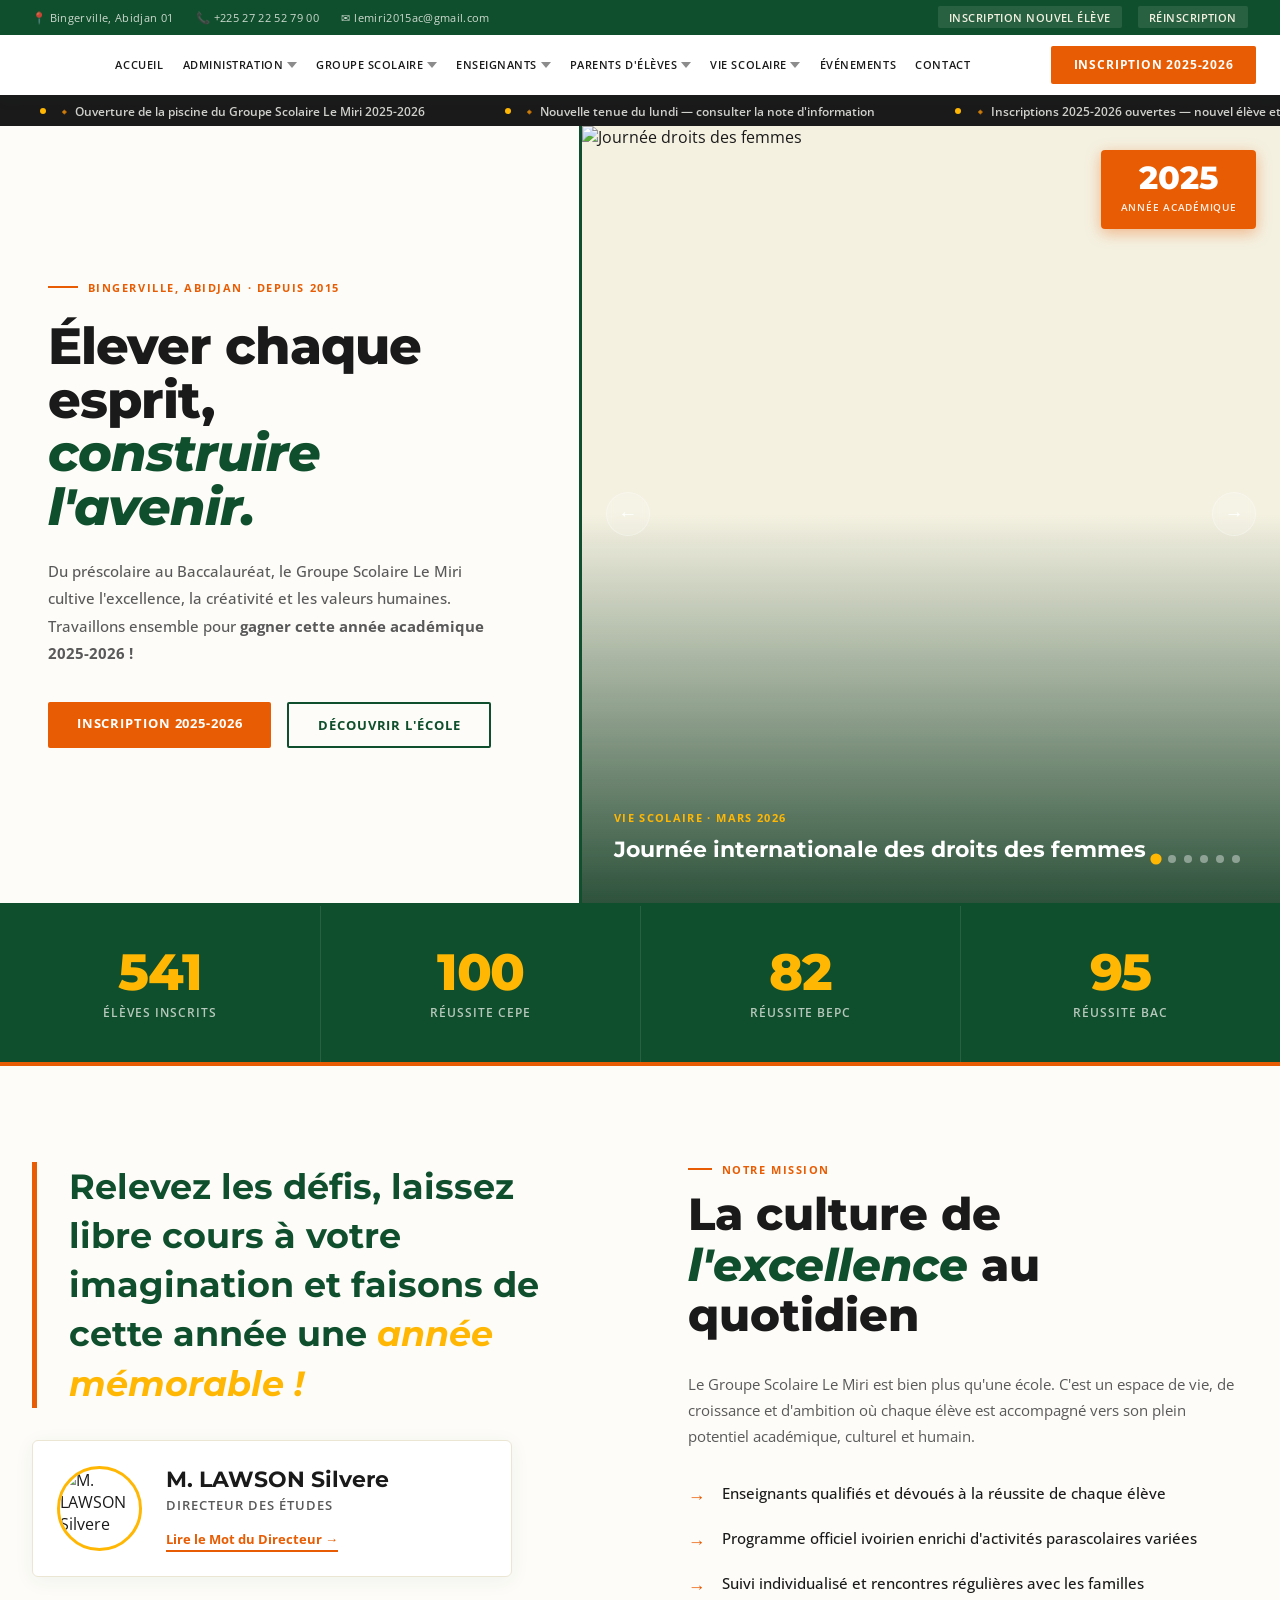
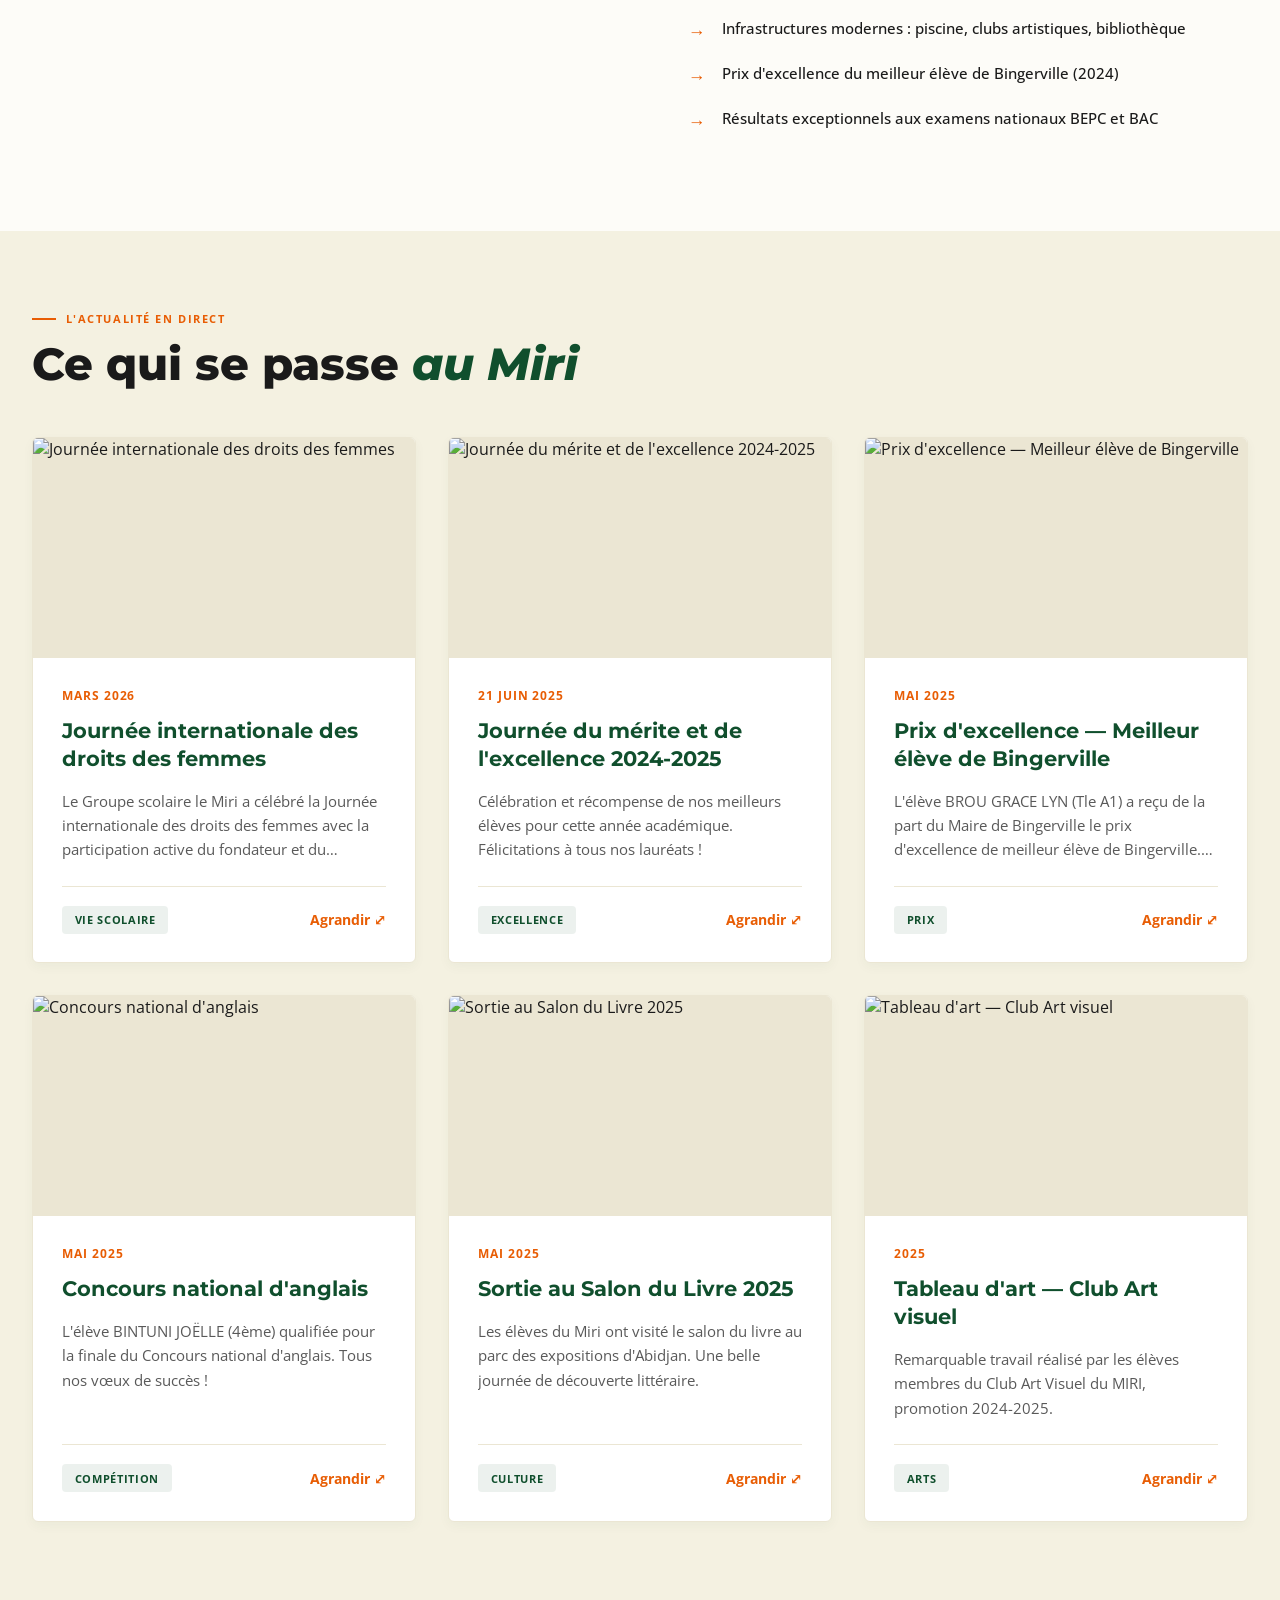
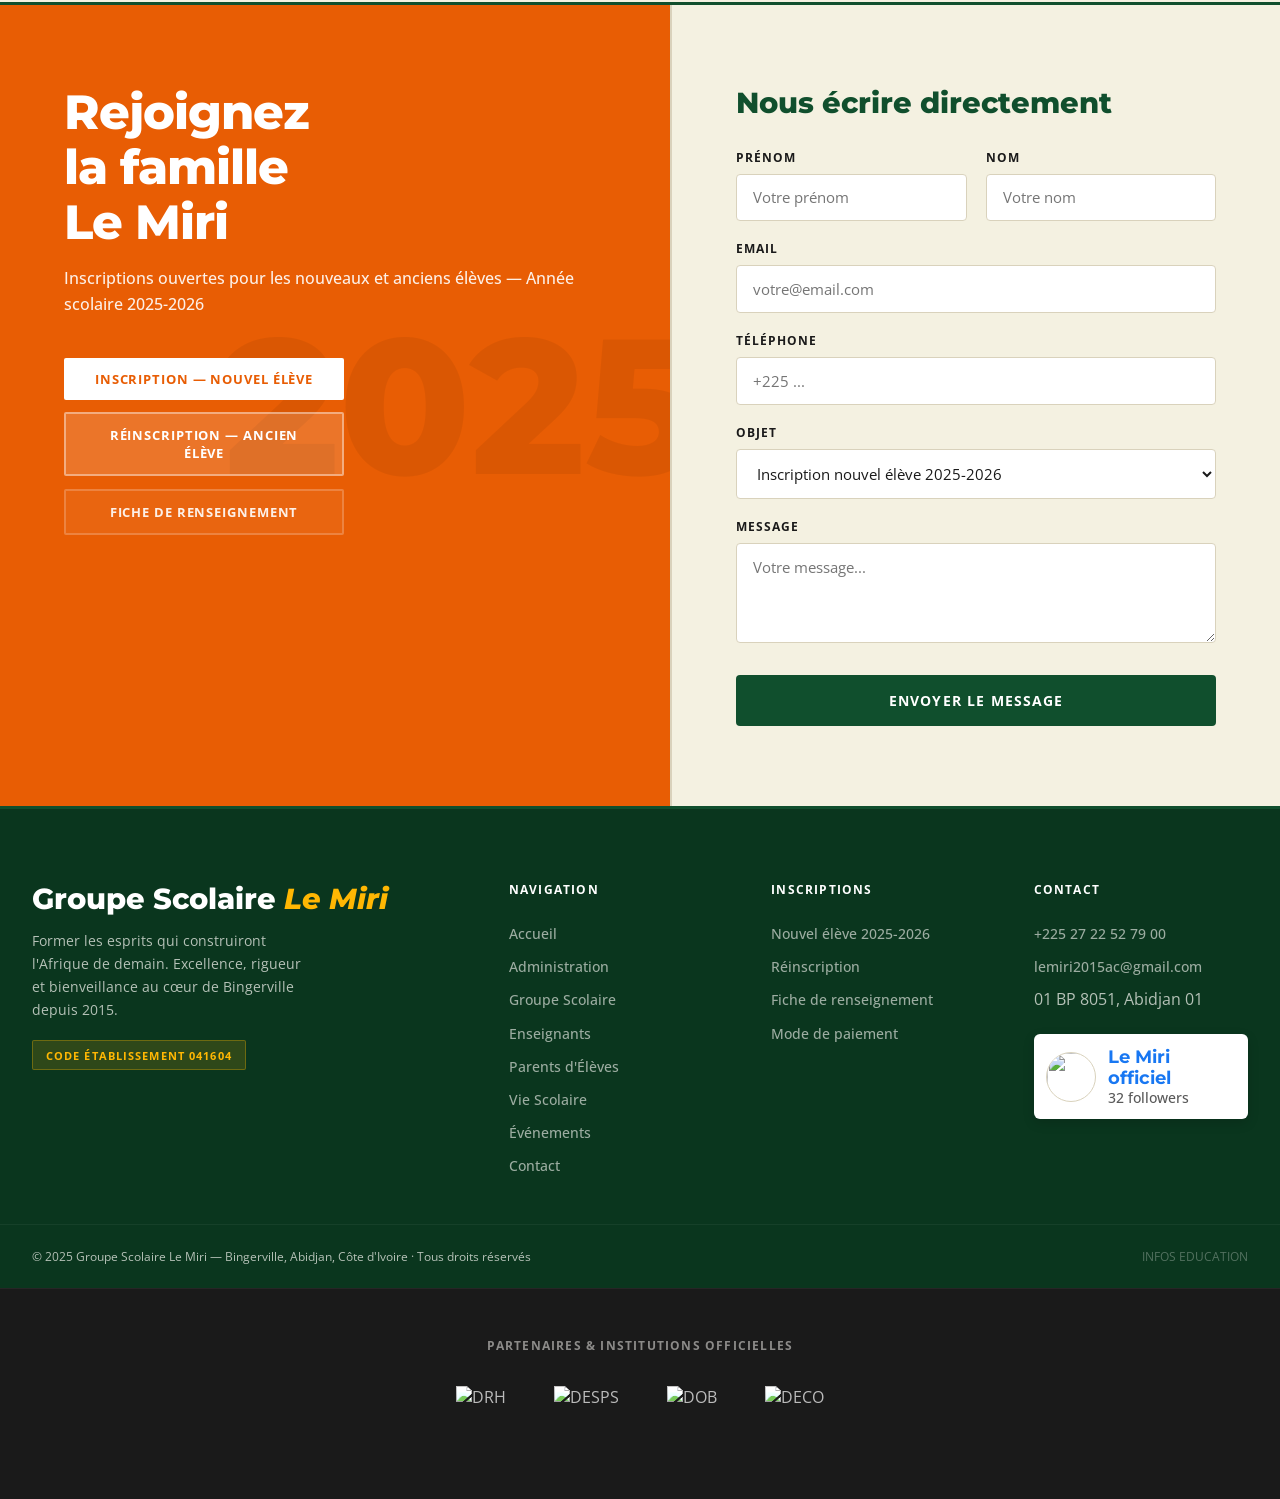
==== commit 16a210ac: "Add CMS showStats toggle and hydrate stats from Firebase - Admin: checkbox to show/hide stats strip " ====
--- a/index.html
+++ b/index.html
@@ -569,6 +569,16 @@
   background:var(--fo);
   display:grid;grid-template-columns:repeat(4,1fr);
   border-bottom: 4px solid var(--tr);
+  overflow:hidden;
+  max-height:200px;
+  opacity:1;
+  transition:max-height .5s ease, opacity .4s ease, border-width .4s ease;
+}
+.stats-strip--hidden{
+  max-height:0;
+  opacity:0;
+  border-bottom-width:0;
+  pointer-events:none;
 }
 .stat-cell{
   padding:2.5rem 1.5rem;
@@ -1621,11 +1631,11 @@
   </div>
 
   <!-- STATS -->
-  <div class="stats-strip">
-    <div class="stat-cell"><div class="stat-n" data-target="542" data-suffix="">0</div><div class="stat-l">Élèves inscrits</div></div>
-    <div class="stat-cell"><div class="stat-n" data-target="105" data-suffix="">0</div><div class="stat-l">Préscolaire-primaire</div></div>
-    <div class="stat-cell"><div class="stat-n" data-target="77" data-suffix="">0</div><div class="stat-l">Candidats au Bepc</div></div>
-    <div class="stat-cell"><div class="stat-n" data-target="78" data-suffix="">0</div><div class="stat-l">Candidats au Bac</div></div>
+  <div class="stats-strip" id="cms-stats-strip">
+    <div class="stat-cell"><div class="stat-n" id="cms-stat-s1" data-target="542" data-suffix="">0</div><div class="stat-l">Élèves inscrits</div></div>
+    <div class="stat-cell"><div class="stat-n" id="cms-stat-s3" data-suffix="%">100</div><div class="stat-l">Réussite CEPE</div></div>
+    <div class="stat-cell"><div class="stat-n" id="cms-stat-s4" data-suffix="%">82</div><div class="stat-l">Réussite BEPC</div></div>
+    <div class="stat-cell"><div class="stat-n" id="cms-stat-s5" data-suffix="%">95</div><div class="stat-l">Réussite BAC</div></div>
   </div>
 
   <!-- INTRO & CARTE DU DIRECTEUR -->
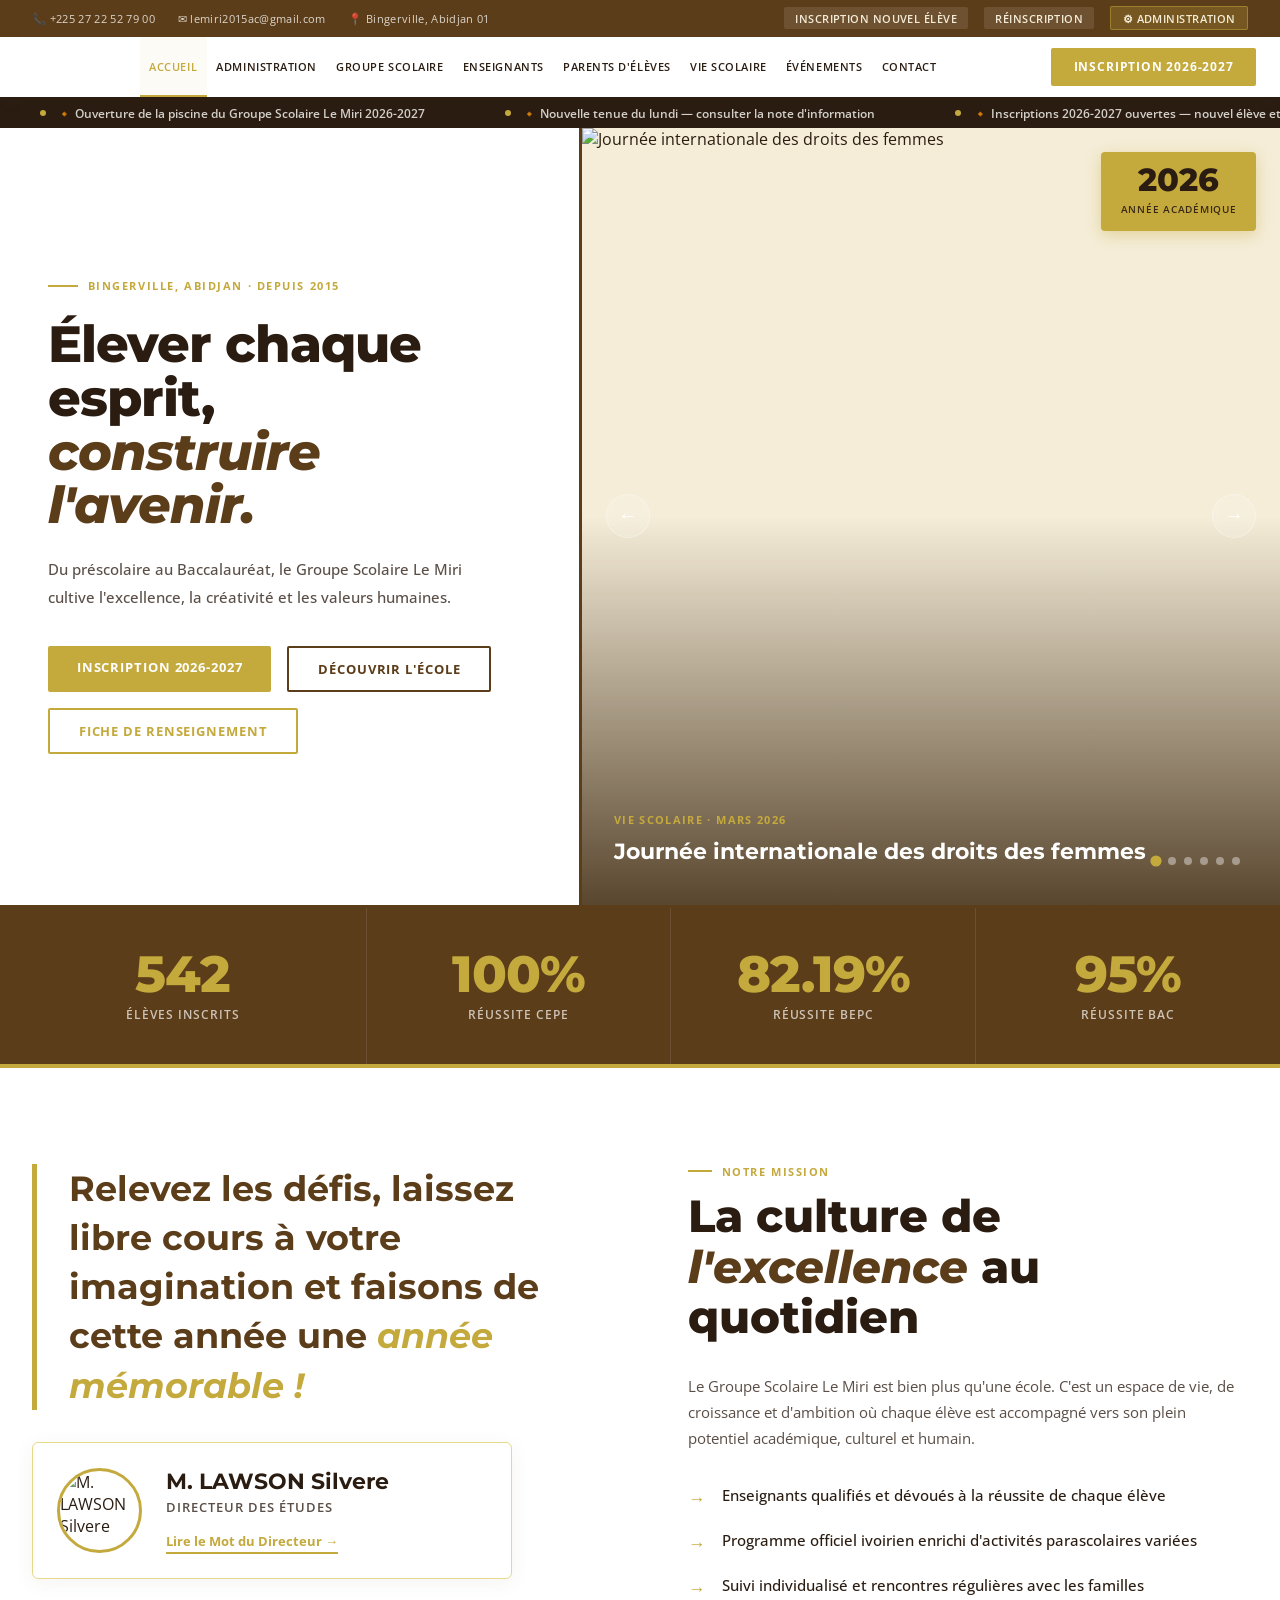
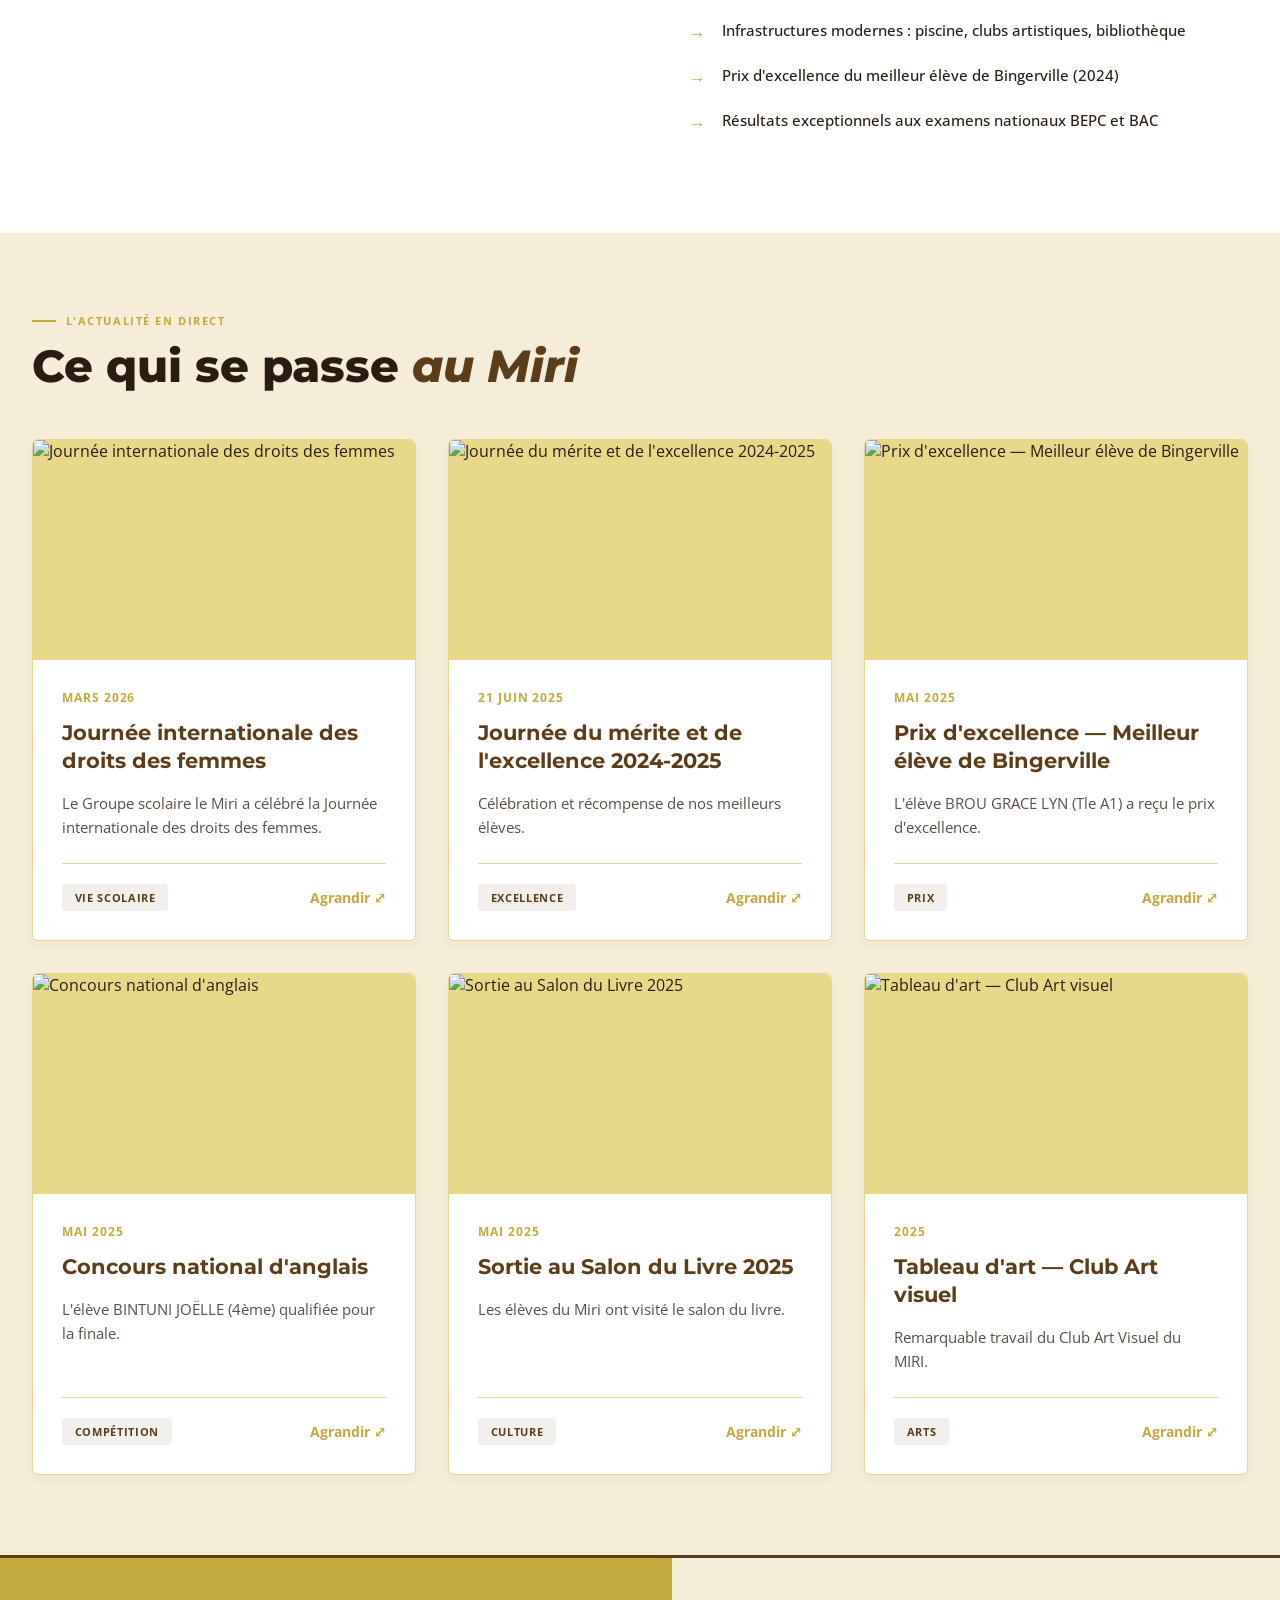
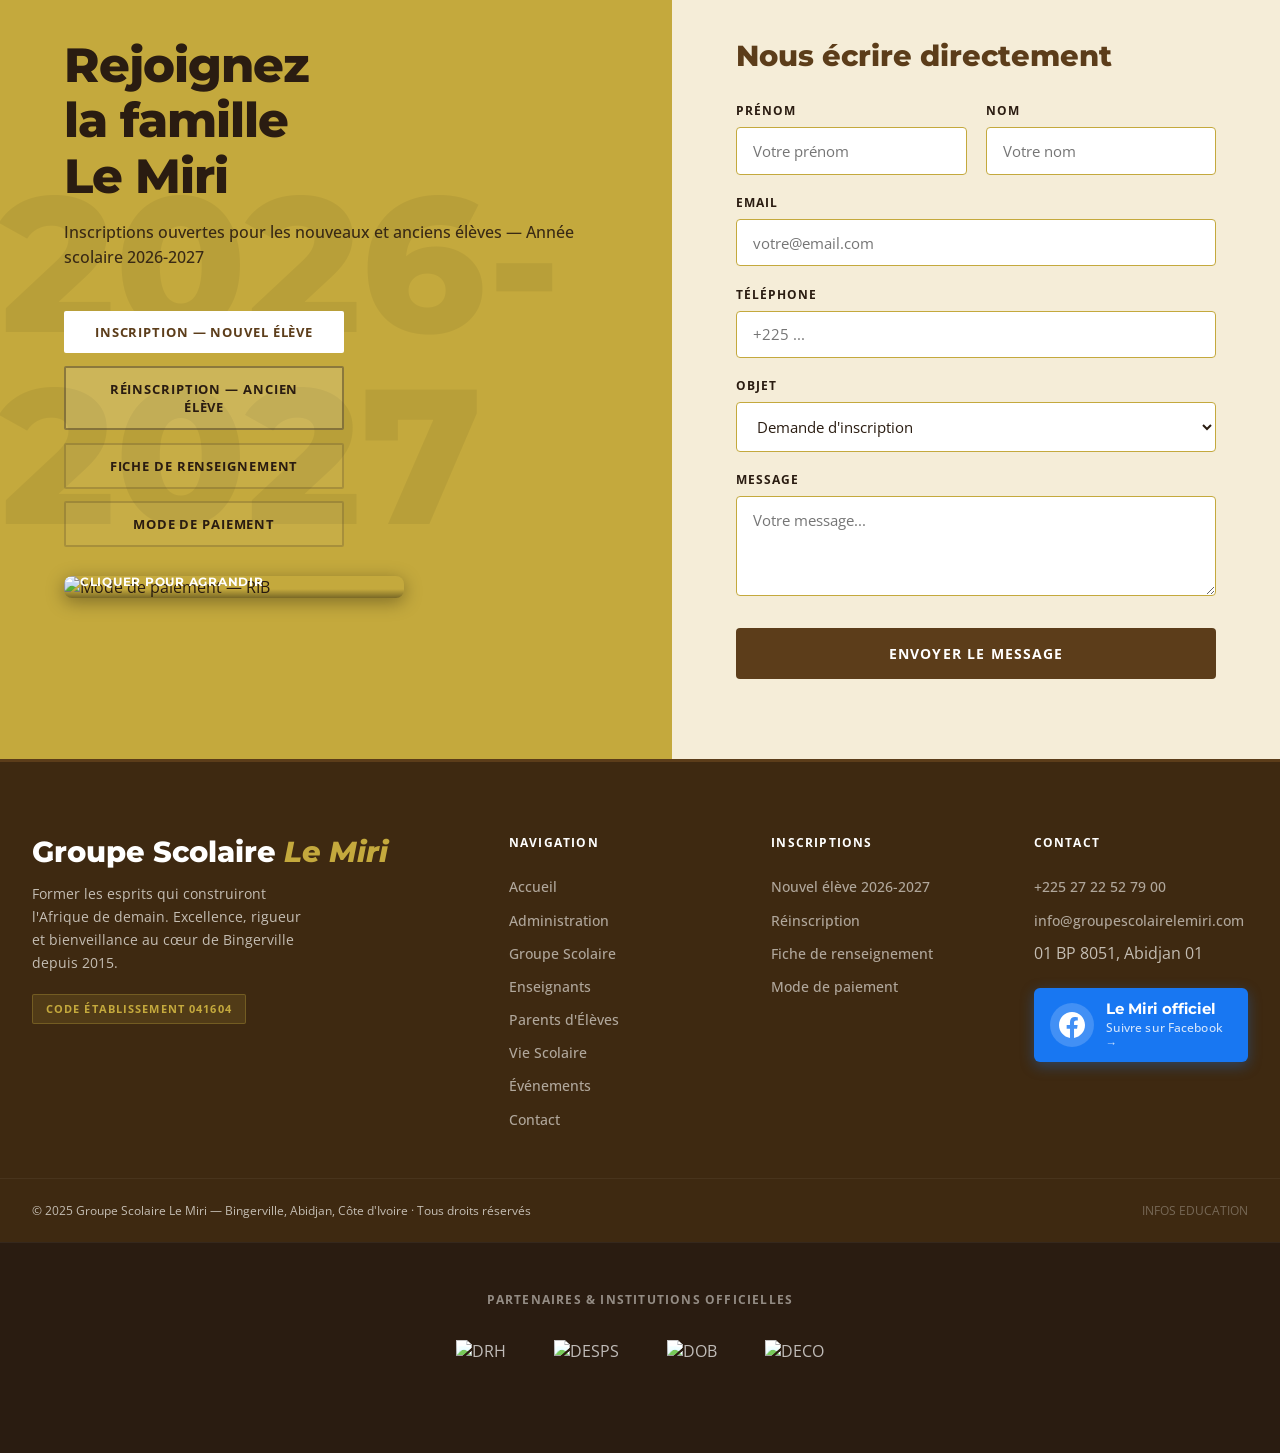
==== commit 49c2951c: "Refactor stats visibility toggles per-stat with toggle switches Replace single showStats checkbox wi" ====
--- a/index.html
+++ b/index.html
@@ -4,70 +4,59 @@
 <meta charset="UTF-8">
 <meta name="viewport" content="width=device-width, initial-scale=1.0">
   <link rel="icon" sizes="192x192" href="https://static.wixstatic.com/media/568692_d208ed65917a482280a345ef2a14eba6%7Emv2.jpg/v1/fill/w_192%2Ch_192%2Clg_1%2Cusm_0.66_1.00_0.01/568692_d208ed65917a482280a345ef2a14eba6%7Emv2.jpg" type="image/jpeg"/>
-<title>Groupe Scolaire Le Miri — Bingerville, Abidjan</title>
+<title>Groupe Scolaire Le Miri | Excellence à Bingerville, Abidjan</title>
+<meta name="description" content="Le Groupe Scolaire Le Miri à Bingerville (Abidjan) offre un enseignement d'excellence du préscolaire au Baccalauréat. Inscriptions 2026-2027 ouvertes.">
+<meta name="keywords" content="école Bingerville, groupe scolaire le miri, maternelle Abidjan, primaire Bingerville, collège lycée Côte d'Ivoire, inscription école 2026">
+<meta name="author" content="Groupe Scolaire Le Miri">
+<link rel="canonical" href="https://www.groupescolairelemiri.com/">
+
+<meta property="og:type" content="website">
+<meta property="og:url" content="https://www.groupescolairelemiri.com/">
+<meta property="og:title" content="Groupe Scolaire Le Miri | Excellence à Bingerville">
+<meta property="og:description" content="Du préscolaire au Baccalauréat, découvrez notre établissement axé sur la rigueur, la créativité et les valeurs humaines. Inscriptions ouvertes.">
+<meta property="og:image" content="https://static.wixstatic.com/media/568692_d2a38e66fee443b68e92efd88dfbc76b~mv2.jpg"> <meta property="og:locale" content="fr_FR">
+
+<meta name="twitter:card" content="summary_large_image">
+<meta name="twitter:url" content="https://www.groupescolairelemiri.com/">
+<meta name="twitter:title" content="Groupe Scolaire Le Miri | Bingerville">
+<meta name="twitter:description" content="Découvrez le Groupe Scolaire Le Miri à Bingerville. Excellence académique de la maternelle au Baccalauréat.">
+<meta name="twitter:image" content="https://static.wixstatic.com/media/568692_d2a38e66fee443b68e92efd88dfbc76b~mv2.jpg">
 <link rel="preconnect" href="https://fonts.googleapis.com">
+<link rel="preconnect" href="https://fonts.gstatic.com" crossorigin>
+<link rel="dns-prefetch" href="//static.wixstatic.com">
 <link href="https://fonts.googleapis.com/css2?family=Montserrat:ital,wght@0,400;0,500;0,600;0,700;0,800;1,400;1,500;1,600;1,700&family=Open+Sans:ital,wght@0,400;0,500;0,600;0,700;1,400&display=swap" rel="stylesheet">
 <style>
-/* ══ TOKENS (PALETTE REVISITÉE POUR LA LOGIQUE DU SITE) ══ */
+/* ══ TOKENS (COULEURS DE LA NOUVELLE CHARTE GRAPHIQUE) ══ */
 :root{
-  /* Fonds académiques (Papier, Beige doux) */
-  --li: #FDFCF8; /* Fond global très doux */
-  --cr: #F4F1E1; /* Fond secondaire (cartes, inputs) */
-  --cr2: #EBE6D3; /* Bordures subtiles ou fonds alternatifs */
-  --cr3: #D9D2BC; /* Séparateurs */
+  /* Fonds académiques (Crème et Or Pâle) */
+  --li: #FFFFFF; /* Fond global épuré */
+  --cr: #F5EDD8; /* Crème (Fond secondaire, cartes, inputs) */
+  --cr2: #E8D98A; /* Or Pâle (Bordures subtiles ou fonds alternatifs) */
+  --cr3: #C4A93D; /* Or Lumineux (Séparateurs) */
   
-  /* Textes modernes et lisibles */
-  --dk: #1A1A1A; /* Presque noir, plus doux pour les yeux */
-  --md: #595959; /* Gris ardoise pour les paragraphes */
+  /* Textes modernes et lisibles (Bruns foncés au lieu de noir/gris) */
+  --dk: #2A1C11; /* Brun très foncé, plus doux pour les yeux que le noir */
+  --md: #5A4E46; /* Gris-brun ardoise pour les paragraphes */
   
-  /* Verts (Rigueur, Espérance, Côte d'Ivoire) */
-  --fo: #104F2D; /* Vert sapin profond et élégant */
-  --fo2: #0A361E; /* Vert très sombre pour les dégradés */
+  /* Bruns (Institutionnel) */
+  --fo: #5C3D1A; /* Brun Institutionnel profond et élégant (Remplace le vert) */
+  --fo2: #3E2911; /* Brun très sombre pour les dégradés */
   
-  /* Oranges (Énergie, Action, Côte d'Ivoire) */
-  --tr: #E85D04; /* Orange vif et engageant */
-  --tr2: #CC5204; /* Orange assombri pour les survols */
+  /* Ors (Actions et engagements) */
+  --tr: #C4A93D; /* Or Lumineux vif et engageant (Remplace l'orange) */
+  --tr2: #9B8322; /* Or Académique assombri pour les survols */
   
   /* Ors (Excellence, Succès, Récompenses) */
-  --go: #F4A261; /* Or doux */
-  --go2: #FFB703; /* Jaune/Or éclatant */
+  --go: #E8D98A; /* Or Pâle doux */
+  --go2: #C4A93D; /* Or Lumineux éclatant */
   
   --wh: #FFFFFF;
   --rad: 6px; /* Bords très légèrement plus arrondis pour la modernité */
 }
 *,*::before,*::after{margin:0;padding:0;box-sizing:border-box;}
-html{scroll-behavior:smooth;}
-body{background:var(--li);color:var(--dk);font-family:'Open Sans', sans-serif;overflow-x:hidden;}
-
-/* ══ LOADER (PAGE DE CHARGEMENT) ══ */
-#pageLoader {
-  position: fixed;
-  inset: 0;
-  z-index: 999999;
-  background: var(--wh);
-  display: flex;
-  align-items: center;
-  justify-content: center;
-  transition: opacity 0.6s ease-out, visibility 0.6s ease-out;
-}
-#pageLoader.hide {
-  opacity: 0;
-  visibility: hidden;
-  pointer-events: none;
-}
-.loader-logo {
-  width: 140px;
-  height: auto;
-  animation: pulseLoader 1.2s cubic-bezier(0.4, 0, 0.2, 1) infinite alternate;
-}
-@keyframes pulseLoader {
-  0% { transform: scale(0.9); opacity: 0.8; }
-  100% { transform: scale(1.05); opacity: 1; }
-}
-
-/* ══ PAGE TRANSITION ══ */
-#root{animation:pgIn .35s ease;}
-@keyframes pgIn{from{opacity:0;transform:translateY(10px)}to{opacity:1;transform:translateY(0)}}
+html{scroll-behavior:smooth;overflow-x:hidden;max-width:100%;}
+body{background:var(--li);color:var(--dk);font-family:'Open Sans', sans-serif;overflow-x:hidden;max-width:100%;position:relative;}
+
 
 /* ══ TOPBAR ══ */
 .topbar{
@@ -93,7 +82,7 @@
   background:var(--wh);
   border-bottom:2px solid var(--dk);
   position:sticky;top:0;z-index:500;
-  box-shadow:0 4px 12px rgba(16,79,45,.06);
+  box-shadow:0 4px 12px rgba(92,61,26,.06);
 }
 .nav-inner{
   max-width:1340px;margin:0 auto;
@@ -146,7 +135,7 @@
 .nav-link:hover,.nav-link.active{
   color:var(--tr);
   border-bottom-color:var(--tr);
-  background:rgba(232,93,4,.05);
+  background:rgba(196,169,61,.05);
 }
 .nav-link svg{
   width:10px;height:10px;
@@ -163,7 +152,7 @@
   background:var(--wh);
   border:1.5px solid var(--dk);
   border-top:3px solid var(--tr);
-  box-shadow:0 8px 24px rgba(16,79,45,.08);
+  box-shadow:0 8px 24px rgba(92,61,26,.08);
   opacity:0;pointer-events:none;
   transform:translateY(-4px);
   transition:opacity .18s,transform .18s;
@@ -176,7 +165,7 @@
   font-size:.78rem;font-weight:400;
   color:var(--dk);text-decoration:none;cursor:pointer;
   border:none;background:none;font-family:'Open Sans', sans-serif;
-  border-bottom:1px solid rgba(26,26,26,.06);
+  border-bottom:1px solid rgba(42,28,17,.06);
   transition:background .12s,color .12s,padding-left .12s;
 }
 .dropdown a:hover,.dropdown button:hover{
@@ -217,7 +206,10 @@
   transform: translateX(100%);
   transition: transform 0.35s cubic-bezier(0.4, 0, 0.2, 1);
   overflow-y: auto;
-  display: block; 
+  overflow-x: hidden;
+  width: 100%;
+  max-width: 100%;
+  display: block;
 }
 .mob-overlay.open {
   transform: translateX(0);
@@ -228,7 +220,7 @@
   background: var(--fo); border: none; color: var(--wh);
   cursor: pointer; display: flex; align-items: center; justify-content: center;
   width: 48px; height: 48px; border-radius: 50%; transition: transform 0.2s, background 0.2s;
-  z-index: 10005; box-shadow: 0 4px 12px rgba(16,79,45,.2);
+  z-index: 10005; box-shadow: 0 4px 12px rgba(92,61,26,.2);
 }
 .mob-close:hover { background: var(--tr); transform: rotate(90deg); }
 
@@ -240,12 +232,12 @@
   font-family: 'Montserrat', sans-serif; font-size: 1.8rem; font-weight: 700;
   color: var(--dk); text-decoration: none; cursor: pointer;
   background: none; border: none; padding: 1.2rem 0;
-  border-bottom: 1px solid rgba(26,26,26,.08); transition: color 0.2s;
+  border-bottom: 1px solid rgba(42,28,17,.08); transition: color 0.2s;
 }
 .mob-nav-link:hover { color: var(--tr); }
 
 /* Accordéon natif pour les sous-menus */
-.mob-details { border-bottom: 1px solid rgba(26,26,26,.08); }
+.mob-details { border-bottom: 1px solid rgba(42,28,17,.08); }
 .mob-details summary {
   display: flex; justify-content: space-between; align-items: center;
   width: 100%; text-align: left; padding: 1.2rem 0;
@@ -270,7 +262,7 @@
 
 /* ══ PAGE LAYOUT ══ */
 .page{max-width:1280px;margin:0 auto;padding:0 2rem;}
-.page-full{width:100%;}
+.page-full{width:100%;max-width:100%;overflow-x:hidden;}
 
 /* Breadcrumb */
 .breadcrumb{background:var(--cr);border-bottom:1px solid var(--cr2);padding:.6rem 2rem;font-size:.75rem;color:var(--md);display:flex;gap:.5rem;align-items:center;}
@@ -282,12 +274,12 @@
 .page-banner{
   background:var(--fo);color:var(--cr);
   padding:3.5rem 2rem;
-  background-image:linear-gradient(135deg,var(--fo2) 0%,var(--fo) 60%,#166534 100%);
-  position:relative;overflow:hidden;
+  background-image:linear-gradient(135deg,var(--fo2) 0%,var(--fo) 60%,#4A3114 100%);
+  position:relative;overflow:hidden;width:100%;max-width:100%;
 }
 .page-banner::before{
   content:'';position:absolute;inset:0;
-  background-image:radial-gradient(circle at 80% 50%,rgba(232,93,4,.15) 0%,transparent 60%);
+  background-image:radial-gradient(circle at 80% 50%,rgba(196,169,61,.15) 0%,transparent 60%);
 }
 .page-banner .inner{position:relative;z-index:1;max-width:1280px;margin:0 auto;padding:0 2rem;}
 .page-banner h1{font-family:'Montserrat', sans-serif;font-size:2.8rem;font-weight:700;line-height:1.15; color:#fff;}
@@ -302,7 +294,7 @@
 .s-h3{font-family:'Montserrat', sans-serif;font-size:1.5rem;font-weight:700;color:var(--dk);}
 
 /* Cards */
-.card{background:var(--wh);border:1px solid var(--cr2);border-radius:var(--rad); box-shadow:0 2px 12px rgba(26,26,26,.03);}
+.card{background:var(--wh);border:1px solid var(--cr2);border-radius:var(--rad); box-shadow:0 2px 12px rgba(42,28,17,.03);}
 .card-body{padding:1.4rem;}
 
 /* Carte du Directeur (Design personnalisé) */
@@ -315,7 +307,7 @@
   padding: 1.5rem;
   border-radius: var(--rad);
   margin-top: 2rem;
-  box-shadow: 0 4px 20px rgba(16,79,45,.06);
+  box-shadow: 0 4px 20px rgba(92,61,26,.06);
   max-width: 480px;
 }
 .director-card .imgBx {
@@ -365,15 +357,15 @@
 /* ══ BUTTONS ══ */
 .btn{display:inline-block;padding:.75rem 1.8rem;font-family:'Open Sans', sans-serif;font-size:.8rem;font-weight:700;letter-spacing:.07em;text-transform:uppercase;text-decoration:none;cursor:pointer;border:none;transition:all .2s; border-radius:2px;}
 .btn-fo{background:var(--fo);color:var(--wh);}
-.btn-fo:hover{background:var(--fo2); box-shadow:0 4px 12px rgba(16,79,45,.3);}
+.btn-fo:hover{background:var(--fo2); box-shadow:0 4px 12px rgba(92,61,26,.3);}
 .btn-tr{background:var(--tr);color:#fff;}
-.btn-tr:hover{background:var(--tr2); box-shadow:0 4px 12px rgba(232,93,4,.3);}
+.btn-tr:hover{background:var(--tr2); box-shadow:0 4px 12px rgba(196,169,61,.3);}
 .btn-outline{background:transparent;border:2px solid var(--fo);color:var(--fo);}
 .btn-outline:hover{background:var(--fo);color:var(--wh);}
 
 /* ══ TICKER ══ */
 .ticker{background:var(--dk);color:rgba(253,252,248,.8);padding:.4rem 0;overflow:hidden;}
-.ticker-track{display:flex;white-space:nowrap;animation:tick 40s linear infinite;}
+.ticker-track{display:flex;white-space:nowrap;animation:tick 20s linear infinite;}
 .ticker-track:hover{animation-play-state:paused;}
 .t-item{display:inline-flex;align-items:center;gap:.7rem;padding:0 2.5rem;font-size:.74rem; font-weight:600;}
 .t-dot{width:6px;height:6px;border-radius:50%;background:var(--go2);flex-shrink:0;}
@@ -385,21 +377,60 @@
 .foot-brand-name{font-family:'Montserrat', sans-serif;font-size:1.8rem;font-weight:800;color:var(--wh);margin-bottom:.6rem;}
 .foot-brand-name em{color:var(--go2);font-style:italic;}
 .foot-brand p{font-size:.85rem;line-height:1.7;max-width:280px;margin-top:.8rem;}
-.foot-badge{display:inline-block;margin-top:1.2rem;background:rgba(255,183,3,.15);color:var(--go2);font-size:.7rem;font-weight:700;letter-spacing:.1em;text-transform:uppercase;padding:.4rem .8rem;border:1px solid rgba(255,183,3,.3); border-radius:2px;}
+.foot-badge{display:inline-block;margin-top:1.2rem;background:rgba(196,169,61,.15);color:var(--go2);font-size:.7rem;font-weight:700;letter-spacing:.1em;text-transform:uppercase;padding:.4rem .8rem;border:1px solid rgba(196,169,61,.3); border-radius:2px;}
 .foot-col h4{font-size:.75rem;font-weight:700;letter-spacing:.1em;text-transform:uppercase;color:var(--wh);margin-bottom:1.5rem;}
 .foot-links{list-style:none;display:flex;flex-direction:column;gap:.7rem;}
 .foot-links a,.foot-links button{font-size:.85rem;color:rgba(253,252,248,.6);text-decoration:none;cursor:pointer;background:none;border:none;font-family:'Open Sans', sans-serif;text-align:left;transition:color .2s; font-weight:500;}
 .foot-links a:hover,.foot-links button:hover{color:var(--go2);}
 .foot-bottom{max-width:1280px;margin:0 auto;padding:1.5rem 2rem;display:flex;justify-content:space-between;align-items:center;flex-wrap:wrap;gap:.8rem;font-size:.72rem;}
 
-/* Footer FB Widget */
-._1dro { display: flex; align-items: center; gap: 12px; background: var(--wh); padding: 12px; border-radius: var(--rad); text-decoration: none; box-shadow: 0 4px 12px rgba(0,0,0,0.15); max-width: 250px; margin-top: 1.5rem;}
-._1dro a { text-decoration: none; display: flex; }
-._1drn { border-radius: 50%; border: 1px solid var(--cr3); }
-.lfloat { display: flex; flex-direction: column; justify-content: center; }
-._1drp { font-family: 'Montserrat', sans-serif; font-size: 1.1rem; font-weight: 700; color: #1877F2 !important; transition: color 0.2s; }
-._1drp:hover { text-decoration: underline; }
-._1drq { font-size: 0.85rem; color: var(--md); font-weight: 500; }
+/* Footer FB Widget — refait */
+.fb-widget-link {
+  display: flex;
+  align-items: center;
+  gap: 12px;
+  background: #1877F2;
+  padding: 12px 16px;
+  border-radius: var(--rad);
+  text-decoration: none;
+  box-shadow: 0 4px 14px rgba(24,119,242,.35);
+  max-width: 240px;
+  margin-top: 1.5rem;
+  transition: background .2s, transform .15s, box-shadow .2s;
+}
+.fb-widget-link:hover {
+  background: #1565D8;
+  transform: translateY(-2px);
+  box-shadow: 0 8px 20px rgba(24,119,242,.45);
+}
+.fb-widget-avatar {
+  width: 44px;
+  height: 44px;
+  background: rgba(255,255,255,.18);
+  border-radius: 50%;
+  display: flex;
+  align-items: center;
+  justify-content: center;
+  flex-shrink: 0;
+}
+.fb-widget-info {
+  display: flex;
+  flex-direction: column;
+  gap: 2px;
+}
+.fb-widget-name {
+  font-family: 'Montserrat', sans-serif;
+  font-size: .95rem;
+  font-weight: 700;
+  color: #fff;
+  line-height: 1.2;
+}
+.fb-widget-sub {
+  font-size: .72rem;
+  color: rgba(255,255,255,.8);
+  font-weight: 500;
+  letter-spacing: .01em;
+}
 
 /* Footer Logos Partenaires Officiels */
 .footer-partners {
@@ -506,7 +537,7 @@
   background:linear-gradient(
     to bottom,
     transparent 50%,
-    rgba(10,54,30,.85) 100% /* Dégradé vert profond sur les images */
+    rgba(62,41,17,.85) 100% /* Dégradé brun profond sur les images */
   );
   z-index:1;
 }
@@ -528,10 +559,10 @@
 /* Badge */
 .hero-year-badge{
   position:absolute;top:1.5rem;right:1.5rem;z-index:3;
-  background:var(--tr);color:var(--wh);
+  background:var(--tr);color:var(--dk); /* Dark text on gold */
   padding:.8rem 1.2rem;text-align:center;
   border-radius: 4px;
-  box-shadow: 0 4px 15px rgba(232,93,4,.4);
+  box-shadow: 0 4px 15px rgba(196,169,61,.4);
 }
 .hero-year-badge strong{
   display:block;font-family:'Montserrat', sans-serif;
@@ -567,19 +598,11 @@
 /* Stats strip */
 .stats-strip{
   background:var(--fo);
-  display:grid;grid-template-columns:repeat(4,1fr);
+  display:grid;grid-template-columns:1.2fr repeat(3,1fr);
   border-bottom: 4px solid var(--tr);
-  overflow:hidden;
-  max-height:200px;
-  opacity:1;
-  transition:max-height .5s ease, opacity .4s ease, border-width .4s ease;
-}
-.stats-strip--hidden{
-  max-height:0;
-  opacity:0;
-  border-bottom-width:0;
-  pointer-events:none;
-}
+}
+.stat-txt{font-size:3.2rem;}
+.stat-cell--wide{border-left:none;}
 .stat-cell{
   padding:2.5rem 1.5rem;
   border-left:1px solid rgba(255,255,255,.1);
@@ -610,9 +633,9 @@
   background: var(--wh); border: 1px solid var(--cr2); border-radius: var(--rad);
   overflow: hidden; cursor: pointer; transition: transform 0.3s ease, box-shadow 0.3s ease, border-color 0.3s ease;
   display: flex; flex-direction: column;
-  box-shadow: 0 4px 12px rgba(16,79,45,.04);
-}
-.simple-news-card:hover { transform: translateY(-8px); box-shadow: 0 16px 32px rgba(16,79,45,.1); border-color: var(--fo); }
+  box-shadow: 0 4px 12px rgba(92,61,26,.04);
+}
+.simple-news-card:hover { transform: translateY(-8px); box-shadow: 0 16px 32px rgba(92,61,26,.1); border-color: var(--fo); }
 .sn-img-wrap { width: 100%; height: 220px; overflow: hidden; background: var(--cr2); }
 .sn-img-wrap img { width: 100%; height: 100%; object-fit: cover; display: block; transition: transform 0.6s ease; }
 .simple-news-card:hover .sn-img-wrap img { transform: scale(1.08); }
@@ -621,13 +644,13 @@
 .sn-title { font-family: 'Montserrat', sans-serif; font-size: 1.3rem; font-weight: 700; color: var(--fo); line-height: 1.35; margin-bottom: 1rem; }
 .sn-text { font-family: 'Open Sans', sans-serif; font-size: 0.95rem; color: var(--md); line-height: 1.6; display: -webkit-box; -webkit-line-clamp: 3; -webkit-box-orient: vertical; overflow: hidden; margin-bottom: 1.5rem; }
 .sn-footer { margin-top: auto; display: flex; justify-content: space-between; align-items: center; border-top: 1px solid var(--cr2); padding-top: 1.2rem; }
-.sn-tag { font-family: 'Open Sans', sans-serif; font-size: 0.7rem; font-weight: 700; color: var(--fo); background: rgba(16,79,45,.08); padding: 0.4rem 0.8rem; border-radius: 4px; text-transform: uppercase; letter-spacing: 0.06em; }
+.sn-tag { font-family: 'Open Sans', sans-serif; font-size: 0.7rem; font-weight: 700; color: var(--fo); background: rgba(92,61,26,.08); padding: 0.4rem 0.8rem; border-radius: 4px; text-transform: uppercase; letter-spacing: 0.06em; }
 .sn-readmore { font-family: 'Open Sans', sans-serif; font-size: 0.85rem; font-weight: 700; color: var(--tr); transition: color 0.2s; }
 .simple-news-card:hover .sn-readmore { color: var(--fo); }
 
 /* ══ MODAL D'ACTUALITÉ / GALERIE (AGRANDISSEMENT IMAGE & TEXTE) ══ */
 .modal-overlay {
-  position: fixed; inset: 0; z-index: 100000; background: rgba(11,26,13,.9);
+  position: fixed; inset: 0; z-index: 100000; background: rgba(26,17,11,.9);
   display: flex; align-items: center; justify-content: center;
   opacity: 0; visibility: hidden; transition: opacity 0.3s, visibility 0.3s;
   padding: 2rem; backdrop-filter: blur(5px);
@@ -652,6 +675,160 @@
 .modal-date { font-family: 'Open Sans', sans-serif; font-size: 0.85rem; font-weight: 700; color: var(--tr); text-transform: uppercase; margin-bottom: 0.8rem; }
 .modal-title { font-family: 'Montserrat', sans-serif; font-size: 1.8rem; font-weight: 800; color: var(--fo); line-height: 1.3; margin-bottom: 1rem; }
 .modal-text { font-family: 'Open Sans', sans-serif; font-size: 1rem; color: var(--dk); line-height: 1.7; }
+
+/* ══ GALERIE MASONRY ══ */
+.gallery-masonry {
+  columns: 3;
+  column-gap: 1rem;
+  margin-top: 2rem;
+}
+.gallery-masonry > div {
+  break-inside: avoid;
+  margin-bottom: 1rem;
+  border-radius: var(--rad);
+  overflow: hidden;
+  position: relative;
+  cursor: pointer;
+  box-shadow: 0 4px 12px rgba(92,61,26,.08);
+  transition: box-shadow 0.3s ease, transform 0.3s ease;
+}
+.gallery-masonry > div:hover {
+  box-shadow: 0 12px 28px rgba(92,61,26,.18);
+  transform: translateY(-3px);
+}
+.gallery-masonry > div img {
+  width: 100%;
+  height: auto !important;
+  min-height: 140px;
+  object-fit: cover;
+  display: block;
+  transition: transform 0.4s ease;
+}
+.gallery-masonry > div:hover img {
+  transform: scale(1.05);
+}
+.gallery-masonry > div .gal-caption {
+  position: absolute;
+  bottom: 0; left: 0; right: 0;
+  background: linear-gradient(transparent, rgba(62,41,17,.88));
+  color: #fff;
+  font-size: .75rem;
+  font-weight: 600;
+  padding: .6rem .8rem;
+  line-height: 1.4;
+  letter-spacing: .01em;
+}
+@media(max-width: 900px) {
+  .gallery-masonry { columns: 2; }
+}
+@media(max-width: 560px) {
+  .gallery-masonry { columns: 1; }
+}
+
+/* ══ PALMARÈS AMÉLIORÉ ══ */
+.palmares-banner {
+  background: linear-gradient(135deg, var(--fo2) 0%, var(--fo) 100%) !important;
+  border: none !important;
+  color: #fff;
+  border-radius: var(--rad) !important;
+  overflow: hidden;
+  margin-top: 2rem;
+  position: relative;
+}
+.palmares-banner::before {
+  content: '★';
+  position: absolute;
+  right: -1rem;
+  top: 50%;
+  transform: translateY(-50%);
+  font-size: 12rem;
+  color: rgba(255,255,255,.04);
+  line-height: 1;
+  pointer-events: none;
+}
+.palmares-content {
+  padding: 2.5rem !important;
+  flex: 1.2;
+  display: flex;
+  flex-direction: column;
+  justify-content: center;
+  position: relative;
+  z-index: 1;
+}
+.palmares-content .s-tag {
+  color: var(--go2) !important;
+}
+.palmares-content .s-tag::before {
+  background: var(--go2) !important;
+}
+.palmares-title {
+  font-family: 'Montserrat', sans-serif;
+  font-size: 1.6rem;
+  color: #fff !important;
+  margin-bottom: 0.8rem;
+  font-weight: 800;
+}
+.palmares-score {
+  font-family: 'Montserrat', sans-serif;
+  font-size: 3.5rem !important;
+  font-weight: 800;
+  color: var(--go2) !important;
+  line-height: 1;
+  margin-bottom: 1.2rem;
+  letter-spacing: -0.02em;
+  text-shadow: 0 2px 12px rgba(0,0,0,.2);
+}
+.palmares-score small {
+  font-size: 1rem !important;
+  font-weight: 700;
+  color: rgba(255,255,255,.8) !important;
+  display: inline-block;
+  margin-left: 0.5rem;
+  font-family: 'Open Sans', sans-serif;
+  letter-spacing: 0;
+  text-transform: uppercase;
+  text-shadow: none;
+}
+.palmares-content .text-md {
+  color: rgba(255,255,255,.8);
+  font-size: .9rem;
+  line-height: 1.6;
+}
+.palmares-img-wrap {
+  flex: 1;
+  background: rgba(0,0,0,.15);
+  position: relative;
+  min-height: 260px;
+  display: flex;
+  align-items: center;
+  justify-content: center;
+  overflow: hidden;
+}
+.palmares-img-wrap img {
+  position: absolute;
+  inset: 0;
+  width: 100%;
+  height: 100%;
+  object-fit: contain;
+  object-position: center;
+  opacity: .95;
+  padding: 0.5rem;
+  transition: opacity .3s;
+}
+.palmares-banner:hover .palmares-img-wrap img {
+  opacity: 1;
+}
+/* Fallback quand pas d'image */
+.palmares-no-img {
+  display: flex;
+  align-items: center;
+  justify-content: center;
+  flex: 0 0 200px;
+  font-size: 6rem;
+  opacity: .18;
+  user-select: none;
+  padding: 2rem;
+}
 
 /* Flèches de navigation Modal Galerie */
 .gallery-nav-btn {
@@ -678,9 +855,9 @@
 /* Inscription CTA */
 .cta-band{display:grid;grid-template-columns:1.1fr 1fr;border-top:3px solid var(--fo);border-bottom:3px solid var(--fo);}
 .cta-left{background:var(--tr);padding:5rem 4rem;position:relative;overflow:hidden;}
-.cta-left::after{content:'2025';position:absolute;right:-2rem;top:50%;transform:translateY(-50%);font-family:'Montserrat', sans-serif;font-size:12rem;font-weight:800;color:rgba(0,0,0,.06);line-height:1;}
-.cta-left h2{font-family:'Montserrat', sans-serif;font-size:3rem;font-weight:800;color:#fff;line-height:1.15;position:relative;z-index:1; letter-spacing:-0.02em;}
-.cta-left p{color:rgba(255,255,255,.9);font-size:1rem;margin-top:1rem;position:relative;z-index:1; font-weight:500; line-height:1.6;}
+.cta-left::after{content:'2026-2027';position:absolute;right:-2rem;top:50%;transform:translateY(-50%);font-family:'Montserrat', sans-serif;font-size:12rem;font-weight:800;color:rgba(0,0,0,.06);line-height:1;}
+.cta-left h2{font-family:'Montserrat', sans-serif;font-size:3rem;font-weight:800;color:var(--dk);line-height:1.15;position:relative;z-index:1; letter-spacing:-0.02em;}
+.cta-left p{color:rgba(42,28,17,.9);font-size:1rem;margin-top:1rem;position:relative;z-index:1; font-weight:500; line-height:1.6;}
 .cta-btns{display:flex;flex-direction:column;gap:.8rem;max-width:280px;margin-top:2.5rem;position:relative;z-index:1;}
 .cta-right{background:var(--cr);padding:5rem 4rem;border-left:2px solid var(--cr3);}
 .cta-right h3{font-family:'Montserrat', sans-serif;font-size:1.8rem;font-weight:800;margin-bottom:1.8rem; color:var(--fo);}
@@ -694,83 +871,54 @@
   padding:.8rem 1rem;font-family:'Open Sans', sans-serif;
   font-size:.95rem;color:var(--dk);outline:none;transition:border-color .2s, box-shadow .2s;border-radius:4px;
 }
-.f-group input:focus,.f-group select:focus,.f-group textarea:focus{border-color:var(--fo); box-shadow:0 0 0 3px rgba(16,79,45,.1);}
+.f-group input:focus,.f-group select:focus,.f-group textarea:focus{border-color:var(--fo); box-shadow:0 0 0 3px rgba(92,61,26,.1);}
 .f-group textarea{height:100px;resize:vertical;}
 .btn-submit{width:100%;background:var(--fo);color:var(--wh);padding:1rem;font-family:'Open Sans', sans-serif;font-size:.9rem;font-weight:700;letter-spacing:.08em;text-transform:uppercase;border:none;cursor:pointer;transition:all .2s;margin-top:.5rem; border-radius:4px;}
-.btn-submit:hover{background:var(--fo2); box-shadow:0 4px 12px rgba(16,79,45,.2);}
+.btn-submit:hover{background:var(--fo2); box-shadow:0 4px 12px rgba(92,61,26,.2);}
 
 /* ══ EVENTS PAGE ══ */
 .events-grid{display:grid;grid-template-columns:repeat(3,1fr);gap:2rem;margin-top:3rem;}
-.ev-card{background:var(--wh);border:1px solid var(--cr2);overflow:hidden;cursor:pointer;transition:transform .3s ease,box-shadow .3s ease;border-radius:var(--rad); box-shadow:0 4px 12px rgba(26,26,26,.04);}
-.ev-card:hover{transform:translateY(-6px);box-shadow:0 16px 32px rgba(16,79,45,.08); border-color:var(--fo);}
+.ev-card{background:var(--wh);border:1px solid var(--cr2);overflow:hidden;cursor:pointer;transition:transform .3s ease,box-shadow .3s ease;border-radius:var(--rad); box-shadow:0 4px 12px rgba(42,28,17,.04);}
+.ev-card:hover{transform:translateY(-6px);box-shadow:0 16px 32px rgba(92,61,26,.08); border-color:var(--fo);}
 .ev-card img{width:100%;height:220px;object-fit:cover;display:block;}
 .ev-card-body{padding:1.8rem;}
 .ev-card-date{font-family:'Open Sans', sans-serif; font-size:.75rem;font-weight:700;color:var(--tr);letter-spacing:.08em;text-transform:uppercase;margin-bottom:.8rem;}
 .ev-card-title{font-family:'Montserrat', sans-serif;font-size:1.3rem;font-weight:700;line-height:1.35;color:var(--fo);margin-bottom:.8rem;}
 .ev-card-text{font-size:.95rem;color:var(--md);line-height:1.6;display:-webkit-box;-webkit-line-clamp:3;-webkit-box-orient:vertical;overflow:hidden;}
-.ev-card-tag{display:inline-block;margin-top:1.2rem;font-size:.7rem;font-weight:700;letter-spacing:.06em;text-transform:uppercase;color:var(--fo); background:rgba(16,79,45,.08); padding:.4rem .8rem; border-radius:4px;}
-
-/* ══ GALERIE VIE SCOLAIRE (MASONRY) ══ */
-.beautiful-gallery {
-  display: grid;
-  grid-template-columns: repeat(auto-fill, minmax(220px, 1fr));
-  grid-auto-rows: 220px;
-  gap: 1.2rem;
-  margin-top: 2rem;
-}
-.bg-item {
-  position: relative;
-  border-radius: var(--rad);
-  overflow: hidden;
-  cursor: pointer;
-  box-shadow: 0 4px 12px rgba(26,26,26,.06);
-}
-.bg-item img {
-  width: 100%; height: 100%; object-fit: cover;
-  transition: transform 0.5s cubic-bezier(0.4, 0, 0.2, 1);
-}
-.bg-overlay {
-  position: absolute; inset: 0;
-  background: rgba(16,79,45,0.7);
-  display: flex; align-items: center; justify-content: center;
-  opacity: 0; transition: opacity 0.3s ease;
-}
-.bg-item:hover img { transform: scale(1.08); }
-.bg-item:hover .bg-overlay { opacity: 1; }
-.bg-overlay svg { color: white; width: 44px; height: 44px; transform: translateY(20px); transition: transform 0.3s ease; }
-.bg-item:hover .bg-overlay svg { transform: translateY(0); }
-.bg-item:nth-child(7n+1) { grid-column: span 2; grid-row: span 2; }
-.bg-item:nth-child(5n+3) { grid-row: span 2; }
+.ev-card-tag{display:inline-block;margin-top:1.2rem;font-size:.7rem;font-weight:700;letter-spacing:.06em;text-transform:uppercase;color:var(--fo); background:rgba(92,61,26,.08); padding:.4rem .8rem; border-radius:4px;}
 
 /* ══ ADMIN PAGE ══ */
 .admin-grid{display:grid;grid-template-columns:1fr 2.5fr;gap:4rem;padding:4rem 0;}
-.sidebar{background:var(--wh);border:1px solid var(--cr2);padding:2rem;border-radius:var(--rad); box-shadow:0 4px 12px rgba(26,26,26,.03);}
+.sidebar{background:var(--wh);border:1px solid var(--cr2);padding:2rem;border-radius:var(--rad); box-shadow:0 4px 12px rgba(42,28,17,.03);}
 .sidebar h3{font-family:'Montserrat', sans-serif;font-size:1.3rem;font-weight:800;margin-bottom:1.5rem;padding-bottom:1rem;border-bottom:2px solid var(--cr2); color:var(--fo);}
 .sidebar-links{list-style:none;display:flex;flex-direction:column;gap:.4rem;}
 .sidebar-links button{width:100%;text-align:left;background:none;border:none;padding:.8rem 1.2rem;font-size:.95rem;cursor:pointer;font-family:'Open Sans', sans-serif;font-weight:600; color:var(--dk);border-radius:4px;transition:all .2s;}
 .sidebar-links button:hover{background:var(--cr);color:var(--tr);}
 .sidebar-links button.active{background:var(--fo);color:var(--wh);}
-.content-box{background:var(--wh);border:1px solid var(--cr2);padding:3rem;border-radius:var(--rad); box-shadow:0 4px 12px rgba(26,26,26,.03);}
+.content-box{background:var(--wh);border:1px solid var(--cr2);padding:3rem;border-radius:var(--rad); box-shadow:0 4px 12px rgba(42,28,17,.03);}
 .content-box h2{font-family:'Montserrat', sans-serif;font-size:2.2rem;font-weight:800;margin-bottom:1.5rem;padding-bottom:1.2rem;border-bottom:2px solid var(--cr2); color:var(--fo);}
 .content-box p{font-size:1rem;color:var(--md);line-height:1.8;margin-bottom:1.2rem;}
 .content-box ul{list-style:none;display:flex;flex-direction:column;gap:.8rem;margin:1.2rem 0;}
 .content-box ul li{display:flex;gap:1rem;font-size:1rem;color:var(--dk);align-items:flex-start; font-weight:500;}
 .content-box ul li::before{content:'■';color:var(--tr);font-size:.6rem;flex-shrink:0;margin-top:.4rem;}
 .info-link-card{background:var(--cr);border:1px solid var(--cr3);padding:1.5rem 2rem;border-radius:var(--rad);margin:1rem 0;display:flex;align-items:center;justify-content:space-between;cursor:pointer;transition:all .2s;}
-.info-link-card:hover{background:var(--wh); border-color:var(--fo); box-shadow:0 4px 12px rgba(16,79,45,.08);}
+.info-link-card:hover{background:var(--wh); border-color:var(--fo); box-shadow:0 4px 12px rgba(92,61,26,.08);}
 .info-link-card span{font-size:1rem;font-weight:700;color:var(--fo);}
 .info-link-card .arrow{color:var(--tr);font-size:1.2rem;}
 
 /* ══ GROUPE SCOLAIRE PAGE ══ */
-.cycle-tabs{display:flex;gap:0;border-bottom:2px solid var(--cr3);margin-top:3rem;}
+.cycle-tabs{display:flex;gap:0;border-bottom:2px solid var(--cr3);margin-top:3rem;overflow-x:auto;-webkit-overflow-scrolling:touch;scrollbar-width:none;flex-wrap:nowrap;}
+.cycle-tabs::-webkit-scrollbar{display:none;}
 .cycle-tab{padding:1rem 2.5rem;font-size:.9rem;font-weight:700;letter-spacing:.08em;text-transform:uppercase;cursor:pointer;border:none;background:transparent;font-family:'Open Sans', sans-serif;border-bottom:3px solid transparent;transition:.2s;color:var(--md); margin-bottom:-2px;}
-.cycle-tab.active{color:var(--fo);border-bottom-color:var(--fo);background:rgba(16,79,45,.05);}
+.cycle-tab.active{color:var(--fo);border-bottom-color:var(--fo);background:rgba(92,61,26,.05);}
+.vis-hidden{display:none!important;}
 .cycle-content{padding:4rem 0;}
 .cycle-panel{display:none;}
 .cycle-panel.active{display:block;}
 .cycle-hero{display:grid;grid-template-columns:1.2fr 1fr;gap:4rem;align-items:center;margin-bottom:4rem;}
-.cycle-hero img{width:100%;height:auto;max-height:450px;object-fit:contain;border-radius:var(--rad); box-shadow:0 8px 24px rgba(26,26,26,.08); background:var(--wh); padding: 12px; border: 1px solid var(--cr2);}
-.levels-table{width:100%;border-collapse:collapse;margin-top:2rem; background:var(--wh); border-radius:var(--rad); overflow:hidden; box-shadow:0 4px 12px rgba(26,26,26,.04);}
+.cycle-hero img{width:100%;height:auto;max-height:450px;object-fit:contain;border-radius:var(--rad); box-shadow:0 8px 24px rgba(42,28,17,.08); background:var(--wh); padding: 12px; border: 1px solid var(--cr2);}
+.levels-table-wrap{overflow-x:auto;-webkit-overflow-scrolling:touch;max-width:100%;border-radius:var(--rad);box-shadow:0 4px 12px rgba(42,28,17,.04);margin-top:2rem;}
+.levels-table{width:100%;border-collapse:collapse; background:var(--wh);min-width:400px;}
 .levels-table th{background:var(--fo);color:var(--wh);padding:1.2rem 1.5rem;text-align:left;font-size:.85rem;font-weight:700;letter-spacing:.08em;text-transform:uppercase;}
 .levels-table td{padding:1.2rem 1.5rem;border-bottom:1px solid var(--cr2);font-size:1rem;color:var(--dk); font-weight:500;}
 .levels-table tr:nth-child(even) td{background:var(--cr);}
@@ -778,8 +926,8 @@
 
 /* ══ ENSEIGNANTS PAGE ══ */
 .info-cards{display:grid;grid-template-columns:repeat(3,1fr);gap:2rem;margin-top:2.5rem;}
-.info-card{background:var(--wh);border:1px solid var(--cr2);padding:2rem;border-radius:var(--rad);cursor:pointer;transition:all .3s ease; box-shadow:0 4px 12px rgba(26,26,26,.03);}
-.info-card:hover{border-color:var(--fo); transform:translateY(-5px); box-shadow:0 12px 24px rgba(16,79,45,.08);}
+.info-card{background:var(--wh);border:1px solid var(--cr2);padding:2rem;border-radius:var(--rad);cursor:pointer;transition:all .3s ease; box-shadow:0 4px 12px rgba(42,28,17,.03);}
+.info-card:hover{border-color:var(--fo); transform:translateY(-5px); box-shadow:0 12px 24px rgba(92,61,26,.08);}
 .info-card-icon{font-size:2.5rem;margin-bottom:1.2rem;}
 .info-card-title{font-family:'Montserrat', sans-serif; font-weight:700;font-size:1.1rem;color:var(--fo);margin-bottom:.5rem;}
 .info-card-desc{font-size:.95rem;color:var(--md);line-height:1.6;}
@@ -787,8 +935,8 @@
 /* ══ PARENTS PAGE ══ */
 .parents-grid{display:grid;grid-template-columns:1fr 2.5fr;gap:4rem;padding:4rem 0;}
 .note-list{display:flex;flex-direction:column;gap:1rem;margin-top:2rem;}
-.note-item{background:var(--wh);border:1px solid var(--cr2);padding:1.2rem 1.8rem;display:flex;align-items:center;justify-content:space-between;border-radius:var(--rad);cursor:pointer;transition:all .2s; box-shadow:0 2px 8px rgba(26,26,26,.02);}
-.note-item:hover{border-color:var(--tr);background:var(--li); box-shadow:0 8px 16px rgba(232,93,4,.06); transform:translateX(5px);}
+.note-item{background:var(--wh);border:1px solid var(--cr2);padding:1.2rem 1.8rem;display:flex;align-items:center;justify-content:space-between;border-radius:var(--rad);cursor:pointer;transition:all .2s; box-shadow:0 2px 8px rgba(42,28,17,.02);}
+.note-item:hover{border-color:var(--tr);background:var(--li); box-shadow:0 8px 16px rgba(196,169,61,.06); transform:translateX(5px);}
 .note-item-left{display:flex;align-items:center;gap:1rem;}
 .note-dot{width:10px;height:10px;border-radius:50%;background:var(--tr);flex-shrink:0;}
 .note-title{font-size:1rem;font-weight:600;color:var(--dk);}
@@ -796,15 +944,15 @@
 
 /* ══ VIE SCOLAIRE ══ */
 .clubs-grid{display:grid;grid-template-columns:repeat(3,1fr);gap:2rem;margin-top:3rem;}
-.club-card{background:var(--wh);border:1px solid var(--cr2);padding:2.5rem 2rem;text-align:center;border-radius:var(--rad);transition:all .3s ease; box-shadow:0 4px 12px rgba(26,26,26,.03);}
-.club-card:hover{transform:translateY(-8px);border-color:var(--fo); box-shadow:0 16px 32px rgba(16,79,45,.08);}
+.club-card{background:var(--wh);border:1px solid var(--cr2);padding:2.5rem 2rem;text-align:center;border-radius:var(--rad);transition:all .3s ease; box-shadow:0 4px 12px rgba(42,28,17,.03);}
+.club-card:hover{transform:translateY(-8px);border-color:var(--fo); box-shadow:0 16px 32px rgba(92,61,26,.08);}
 .club-icon{font-size:3rem;margin-bottom:1.5rem;}
 .club-name{font-family:'Montserrat', sans-serif;font-size:1.3rem;font-weight:800;margin-bottom:.8rem; color:var(--fo);}
 .club-desc{font-size:.95rem;color:var(--md);line-height:1.6;}
 
 /* ══ CONTACTS PAGE ══ */
 .contacts-layout{display:grid;grid-template-columns:1fr 1.4fr;gap:4rem;padding:5rem 0;}
-.contact-info-grid{display:flex;flex-direction:column;gap:0;border:1px solid var(--cr2); background:var(--wh); border-radius:var(--rad); overflow:hidden; box-shadow:0 4px 12px rgba(26,26,26,.03);}
+.contact-info-grid{display:flex;flex-direction:column;gap:0;border:1px solid var(--cr2); background:var(--wh); border-radius:var(--rad); overflow:hidden; box-shadow:0 4px 12px rgba(42,28,17,.03);}
 .ci-row{display:grid;grid-template-columns:120px 1fr;padding:1.5rem 2rem;border-bottom:1px solid var(--cr2);}
 .ci-row:last-child{border-bottom:none;}
 .ci-key{font-size:.8rem;font-weight:700;letter-spacing:.08em;text-transform:uppercase;color:var(--md);}
@@ -822,7 +970,7 @@
   margin-top: 2rem;
   background: var(--cr);
   position: relative;
-  box-shadow: 0 8px 24px rgba(26,26,26,.06);
+  box-shadow: 0 8px 24px rgba(42,28,17,.06);
 }
 .map-iframe-container iframe {
   width: 100%;
@@ -830,21 +978,22 @@
   border: 0;
   display: block;
 }
-  /* ══ PALMARÈS (CEPE / BEPC) ══ */
+
+/* ══ PALMARÈS (CEPE / BEPC) ══ */
 .palmares-banner {
   display: flex;
   flex-direction: column;
   background: var(--wh);
   border: 1px solid var(--cr2);
   border-radius: var(--rad);
-  box-shadow: 0 4px 12px rgba(26,26,26,.04);
+  box-shadow: 0 4px 12px rgba(42,28,17,.04);
   overflow: hidden;
   margin-top: 2rem;
   max-width: 100%;
   transition: box-shadow 0.3s ease, border-color 0.3s ease;
 }
 .palmares-banner:hover {
-  box-shadow: 0 12px 24px rgba(16,79,45,.08);
+  box-shadow: 0 12px 24px rgba(92,61,26,.08);
   border-color: var(--fo);
 }
 .palmares-content {
@@ -880,24 +1029,24 @@
   letter-spacing: 0;
   text-transform: uppercase;
 }
-/* ─── CORRECTION DE L'IMAGE ─── */
 .palmares-img-wrap {
   flex: 1;
-  background: var(--cr); /* Fond beige/gris de la charte pour le cadre */
+  background: var(--cr2);
+  position: relative;
+  min-height: 250px;
   display: flex;
   align-items: center;
   justify-content: center;
-  padding: 1.5rem; /* Crée l'espace du cadre autour de l'image */
-  min-height: 250px;
+  overflow: hidden;
 }
 .palmares-img-wrap img {
-  max-width: 100%;
-  max-height: 350px; /* Évite que l'image ne devienne gigantesque sur grand écran */
-  width: auto;
-  height: auto;
-  object-fit: contain; /* ASSURE QUE L'IMAGE SOIT ENTIÈRE */
-  border-radius: 4px; /* Un léger arrondi pour la finition */
-  box-shadow: 0 4px 12px rgba(0,0,0,0.05); /* Petite ombre pour détacher l'image du fond */
+  position: absolute;
+  inset: 0;
+  width: 100%;
+  height: 100%;
+  object-fit: contain;
+  object-position: center;
+  padding: 0.5rem;
 }
 
 /* Adaptation sur grands écrans */
@@ -967,11 +1116,8 @@
   .hero{
     display:flex;
     flex-direction:column;
-    height:calc(100vh - 120px);
-    min-height:600px;
-  }
-  @supports (height: 100svh) {
-    .hero{ height:calc(100svh - 120px); }
+    height:auto;
+    min-height:0;
   }
   .hero-left{
     padding:3rem 2rem;
@@ -980,18 +1126,13 @@
     border-bottom:3px solid var(--fo);
   }
   .hero-right{
-    flex: 1 1 auto;
-    height:auto;
-    min-height:300px;
+    flex: 0 0 340px;
+    height:340px;
+    min-height:0;
     max-height:none;
   }
   .stats-strip{grid-template-columns:repeat(2,1fr);}
   .stat-cell:nth-child(3){border-left:none;}
-  
-  .beautiful-gallery {
-    grid-template-columns: repeat(auto-fill, minmax(180px, 1fr));
-    grid-auto-rows: 180px;
-  }
 }
 
 /* ── Mobile ≤ 600px ── */
@@ -1000,39 +1141,45 @@
   .nav-inner{height:60px;padding:0 1rem;}
   .nav-logo-img{height:36px;}
 
+  /* Hero : hauteur libre, plus de contrainte 100vh sur mobile */
   .hero{
     display:flex;
     flex-direction:column;
-    height:calc(100vh - 85px); 
-    min-height:600px;
-  }
-  @supports (height: 100svh) {
-    .hero{ height:calc(100svh - 85px); }
+    height:auto;
+    min-height:0;
+    overflow:visible;
   }
   .hero-left{
-    padding:2rem 1.5rem;
+    padding:1.4rem 1.2rem;
     flex: 0 0 auto;
   }
-  .hero-tag{margin-bottom: 1.2rem;}
-  .hero-title{font-size:2.4rem; margin-bottom: 1.2rem;}
-  .hero-desc{font-size:.95rem; margin-bottom: 1.5rem;}
-  
+  .hero-tag{margin-bottom:.6rem;}
+  .hero-title{font-size:2rem; margin-bottom:.6rem;}
+  .hero-desc{font-size:.88rem; margin-bottom:.9rem; display:-webkit-box;-webkit-line-clamp:3;-webkit-box-orient:vertical;overflow:hidden;}
+  .hero-actions{gap:.6rem;}
+  .hero-actions .btn{padding:.65rem 1rem;font-size:.72rem;}
+
+  /* Image carousel : hauteur fixe garantie */
   .hero-right{
-    flex: 1 1 auto;
-    height:auto; 
-    min-height:250px;
-    max-height:none;
+    flex: 0 0 260px;
+    height:260px;
+    min-height:0;
   }
 
-  .slide-caption{ padding: 1.5rem; }
-  .hero-year-badge { top: 1rem; right: 1rem; padding: 0.6rem 1rem; }
-  .hero-year-badge strong{font-size:1.6rem;}
+  .slide-caption{ padding: 1.2rem; }
+  .hero-year-badge { top:.8rem; right:.8rem; padding:.5rem .9rem; }
+  .hero-year-badge strong{font-size:1.5rem;}
   .carousel-btn{width:36px;height:36px;font-size:1rem;}
-  .slide-caption-title{font-size:1.15rem;}
-
-  .stats-strip{grid-template-columns:repeat(2,1fr);}
-  .stat-cell:nth-child(3){border-left:none;}
-  .stat-n{font-size:2.4rem;}
+  .slide-caption-title{font-size:1.1rem;}
+
+  /* ── Stats strip : 3 colonnes égales, sans la colonne "505 élèves" ── */
+  .stat-cell--wide{ display:none; }
+  .stats-strip{ grid-template-columns:repeat(3,1fr); }
+  .stat-cell:nth-child(2){ border-left:none; }
+  .stat-cell{ padding:.9rem .35rem; }
+  .stat-n{ font-size:1.7rem; }
+  .stat-txt{ font-size:1.4rem; letter-spacing:-.01em; }
+  .stat-l{ font-size:.58rem; letter-spacing:0; line-height:1.3; word-break:break-word; }
 
   .page{padding:0 1.2rem;}
   .f-row{grid-template-columns:1fr;}
@@ -1046,17 +1193,6 @@
   .admin-grid,.parents-grid{grid-template-columns:1fr;}
   .social-feed { grid-template-columns: 1fr; }
   
-  .beautiful-gallery {
-    grid-template-columns: repeat(2, 1fr);
-    grid-auto-rows: 150px;
-    gap: 0.8rem;
-  }
-  .bg-item:nth-child(7n+1),
-  .bg-item:nth-child(5n+3) {
-    grid-column: span 1;
-    grid-row: span 1;
-  }
-  
   .fp-logos { gap: 1.5rem; }
   .fp-logos img { height: 50px; }
   
@@ -1066,27 +1202,101 @@
     text-align: center;
     padding: 1.8rem;
   }
-  
-}
+
+  /* Intro section */
+  .intro { padding: 2rem 0; }
+  .intro-grid { grid-template-columns: 1fr; gap: 2rem; }
+  .intro-quote { font-size: 1.4rem; padding-left: 1.2rem; }
+
+  /* Groupe Scolaire tabs */
+  .cycle-tabs { margin-top: 1rem; }
+  .cycle-tab { padding: .7rem 1rem; font-size: .78rem; white-space:nowrap; }
+  .cycle-content { padding: 1.5rem 0; }
+  .cycle-hero { grid-template-columns: 1fr; gap: 1.5rem; }
+
+  /* Page banner */
+  .page-banner { padding: 2rem 1.2rem; }
+  .page-banner h1 { font-size: 1.9rem; }
+  .page-banner .inner { padding: 0 1.2rem; }
+
+  /* Grids à 1 colonne */
+  .admin-grid { gap: 1.5rem; padding: 2rem 0; }
+  .parents-grid { gap: 1.5rem; padding: 2rem 0; }
+  .contacts-layout { gap: 1.5rem; padding: 2rem 0; }
+
+}
+
+/* ══ PAGE LOADER ══ */
+#pageLoader {
+  position: fixed; inset: 0; z-index: 999999;
+  background: var(--wh);
+  display: flex; align-items: center; justify-content: center;
+  transition: opacity 0.55s ease-out, visibility 0.55s ease-out;
+  overflow: hidden;
+}
+#pageLoader.hide { opacity: 0; visibility: hidden; pointer-events: none; }
+.loader-logo {
+  width: 140px; height: auto; position: relative; z-index: 1;
+  animation: pulseLoader 1.2s cubic-bezier(0.4, 0, 0.2, 1) infinite alternate;
+}
+@keyframes pulseLoader {
+  0%   { transform: scale(0.9); opacity: 0.8; }
+  100% { transform: scale(1.05); opacity: 1; }
+}
+#splashWipe {
+  position: absolute; inset: 0;
+  background: var(--fo);
+  transform: translateX(-100%);
+  transition: transform 0.55s cubic-bezier(0.77, 0, 0.175, 1);
+  z-index: 2;
+}
+#splashWipe.active { transform: translateX(0); }
+
+/* ══ MODAL SÉLECTION CYCLE FICHE ══ */
+#ficheModal .fiche-cycle-btn {
+  width: 100%; padding: 1rem 1.5rem;
+  display: flex; align-items: center; gap: 1rem;
+  background: var(--cr); border: 2px solid var(--cr2);
+  border-radius: var(--rad); cursor: pointer;
+  font-family: 'Open Sans', sans-serif; font-size: .95rem; font-weight: 700;
+  color: var(--fo); text-align: left;
+  transition: background .2s, border-color .2s, transform .15s;
+}
+#ficheModal .fiche-cycle-btn:hover {
+  background: var(--go); border-color: var(--tr); transform: translateX(4px);
+}
+#ficheModal .fiche-cycle-icon {
+  font-size: 1.6rem; line-height: 1; flex-shrink: 0;
+}
+#ficheModal .fiche-cycle-label { flex: 1; }
+#ficheModal .fiche-cycle-label strong { display: block; font-size: 1rem; margin-bottom: .1rem; }
+#ficheModal .fiche-cycle-label span { font-size: .78rem; font-weight: 400; color: var(--md); }
 </style>
+<script src="https://www.gstatic.com/firebasejs/10.8.0/firebase-app-compat.js" defer></script>
+<script src="https://www.gstatic.com/firebasejs/10.8.0/firebase-auth-compat.js" defer></script>
+<!-- Web3Forms chargé dynamiquement par renderCaptcha() après chaque navigation -->
 </head>
 <body>
 
 <!-- LOADER -->
 <div id="pageLoader">
-  <img src="https://static.wixstatic.com/media/568692_f9b4440e8b2e4586bd61ffab50a3f1d2~mv2.jpg" alt="Logo Le Miri" class="loader-logo">
+  <img src="https://static.wixstatic.com/media/568692_f9b4440e8b2e4586bd61ffab50a3f1d2~mv2.jpg"
+       alt="Logo Le Miri" class="loader-logo cms-logo">
+  <div id="splashWipe"></div>
 </div>
+
 
 <!-- TOPBAR -->
 <div class="topbar">
   <div class="topbar-left">
-    <span>📍 Bingerville, Abidjan 01</span>
-    <span>📞 +225 27 22 52 79 00</span>
-    <span>✉ lemiri2015ac@gmail.com</span>
+    <span id="cms-tel">📞 +225 27 22 52 79 00</span>
+    <span id="cms-email">✉ info@groupescolairelemiri.com</span>
+    <span id="cms-address">📍 Bingerville, Abidjan 01</span>
   </div>
   <div class="topbar-right">
-    <a href="https://www.expertpro-ci.net/accueilpreinscription.php" target="_blank">Inscription Nouvel Élève</a>
-    <a href="https://www.expertpro-ci.net/accueilpreinscription.php" target="_blank">Réinscription</a>
+    <a href="https://www.expertpro.ci/accueilpreinscription.php" target="_blank">Inscription Nouvel Élève</a>
+    <a href="https://www.expertpro.ci/accueilpreinscription.php" target="_blank">Réinscription</a>
+    <a href="admin/index.html" style="background:rgba(196,169,61,.25);border:1px solid rgba(196,169,61,.5);">⚙ Administration</a>
   </div>
 </div>
 
@@ -1094,7 +1304,7 @@
 <nav>
   <div class="nav-inner">
     <div class="nav-logo" onclick="go('accueil')">
-      <img class="nav-logo-img"
+      <img class="nav-logo-img cms-logo"
         src="https://static.wixstatic.com/media/568692_f9b4440e8b2e4586bd61ffab50a3f1d2~mv2.jpg"
         alt="Logo GSM" onerror="this.style.display='none'">
       <div class="nav-logo-txt">
@@ -1108,66 +1318,19 @@
         <button class="nav-link" onclick="go('accueil')" id="nav-accueil">Accueil</button>
       </li>
       <li class="nav-item">
-        <button class="nav-link" onclick="go('admin')">
-          Administration
-          <svg viewBox="0 0 10 6" fill="currentColor"><path d="M0 0l5 6 5-6z"/></svg>
-        </button>
-        <div class="dropdown">
-          <button onclick="go('admin','historique')">Historique / Le MIRI</button>
-          <button onclick="go('admin','reglement')">Règlement intérieur</button>
-          <button onclick="go('admin','organigramme')">Organigramme</button>
-          <button onclick="go('admin','notes-service')">Notes de service</button>
-          <button onclick="go('admin','liste-eleves')">Liste des élèves</button>
-        </div>
+        <button class="nav-link" onclick="go('admin')">Administration</button>
       </li>
       <li class="nav-item">
-        <button class="nav-link" onclick="go('groupe')">
-          Groupe Scolaire
-          <svg viewBox="0 0 10 6" fill="currentColor"><path d="M0 0l5 6 5-6z"/></svg>
-        </button>
-        <div class="dropdown">
-          <button onclick="go('groupe','maternelle')">Maternelle</button>
-          <button onclick="go('groupe','primaire')">Primaire</button>
-          <button onclick="go('groupe','secondaire')">Secondaire & Lycée</button>
-        </div>
+        <button class="nav-link" onclick="go('groupe')">Groupe Scolaire</button>
       </li>
       <li class="nav-item">
-        <button class="nav-link" onclick="go('enseignants')">
-          Enseignants
-          <svg viewBox="0 0 10 6" fill="currentColor"><path d="M0 0l5 6 5-6z"/></svg>
-        </button>
-        <div class="dropdown">
-          <button onclick="go('enseignants','infos')">Infos aux Enseignants</button>
-          <button onclick="go('enseignants','liste')">Liste 2025-2026</button>
-          <button onclick="go('enseignants','principaux')">Professeurs principaux</button>
-          <button onclick="go('enseignants','surveillance')">Calendrier de surveillance</button>
-          <button onclick="go('enseignants','notes')">Saisie des notes</button>
-          <button onclick="go('enseignants','visites')">Visites de classe</button>
-        </div>
+        <button class="nav-link" onclick="go('enseignants')">Enseignants</button>
       </li>
       <li class="nav-item">
-        <button class="nav-link" onclick="go('parents')">
-          Parents d'Élèves
-          <svg viewBox="0 0 10 6" fill="currentColor"><path d="M0 0l5 6 5-6z"/></svg>
-        </button>
-        <div class="dropdown">
-          <button onclick="go('parents','infos')">Informations</button>
-          <button onclick="go('parents','horaires')">Horaires des cours</button>
-          <button onclick="go('parents','examens')">Calendrier examens blancs</button>
-          <button onclick="go('parents','notes')">Consultations des notes</button>
-          <button onclick="go('parents','evaluation')">Évaluation professeurs</button>
-        </div>
+        <button class="nav-link" onclick="go('parents')">Parents d'Élèves</button>
       </li>
       <li class="nav-item">
-        <button class="nav-link" onclick="go('vie')">
-          Vie Scolaire
-          <svg viewBox="0 0 10 6" fill="currentColor"><path d="M0 0l5 6 5-6z"/></svg>
-        </button>
-        <div class="dropdown">
-          <button onclick="go('vie','conseil')">Conseil Scolaire</button>
-          <button onclick="go('vie','clubs')">Les Clubs du MIRI</button>
-          <button onclick="go('vie','galerie')">Galerie photos & vidéos</button>
-        </div>
+        <button class="nav-link" onclick="go('vie')">Vie Scolaire</button>
       </li>
       <li class="nav-item">
         <button class="nav-link" onclick="go('blog')">Événements</button>
@@ -1177,11 +1340,11 @@
       </li>
     </ul>
 
-    <button class="nav-cta" onclick="window.open('https://www.expertpro-ci.net/accueilpreinscription.php','_blank')">
-      Inscription 2025-2026
+    <button class="nav-cta" onclick="window.open('https://www.expertpro.ci/accueilpreinscription.php','_blank')">
+      Inscription 2026-2027
     </button>
     <!-- BOUTON HAMBURGER (Ouverture) -->
-    <button class="hamburger" onclick="document.getElementById('mobMenu').classList.add('open')" id="hamburger">
+    <button class="hamburger" onclick="document.getElementById('mobMenu').classList.add('open'); document.body.style.overflow='hidden';" id="hamburger">
       <span></span><span></span><span></span>
     </button>
   </div>
@@ -1200,65 +1363,20 @@
   <nav class="mob-nav">
     <a class="mob-nav-link" onclick="go('accueil'); closeMob()">Accueil</a>
     
-    <!-- ACCORDEON NATIF: AUCUN BUG POSSIBLE -->
-    <details class="mob-details">
-      <summary>Administration <span class="arr">▼</span></summary>
-      <div class="mob-sub">
-        <a onclick="go('admin','historique'); closeMob()">Historique / Le MIRI</a>
-        <a onclick="go('admin','reglement'); closeMob()">Règlement intérieur</a>
-        <a onclick="go('admin','organigramme'); closeMob()">Organigramme</a>
-        <a onclick="go('admin','notes-service'); closeMob()">Notes de service</a>
-        <a onclick="go('admin','liste-eleves'); closeMob()">Liste des élèves</a>
-      </div>
-    </details>
-
-    <details class="mob-details">
-      <summary>Groupe Scolaire <span class="arr">▼</span></summary>
-      <div class="mob-sub">
-        <a onclick="go('groupe','maternelle'); closeMob()">Maternelle</a>
-        <a onclick="go('groupe','primaire'); closeMob()">Primaire</a>
-        <a onclick="go('groupe','secondaire'); closeMob()">Secondaire & Lycée</a>
-      </div>
-    </details>
-
-    <details class="mob-details">
-      <summary>Enseignants <span class="arr">▼</span></summary>
-      <div class="mob-sub">
-        <a onclick="go('enseignants','infos'); closeMob()">Infos aux Enseignants</a>
-        <a onclick="go('enseignants','liste'); closeMob()">Liste 2025-2026</a>
-        <a onclick="go('enseignants','principaux'); closeMob()">Professeurs principaux</a>
-        <a onclick="go('enseignants','surveillance'); closeMob()">Calendrier de surveillance</a>
-        <a onclick="go('enseignants','notes'); closeMob()">Saisie des notes</a>
-        <a onclick="go('enseignants','visites'); closeMob()">Visites de classe</a>
-      </div>
-    </details>
-
-    <details class="mob-details">
-      <summary>Parents d'Élèves <span class="arr">▼</span></summary>
-      <div class="mob-sub">
-        <a onclick="go('parents','infos'); closeMob()">Informations</a>
-        <a onclick="go('parents','horaires'); closeMob()">Horaires des cours</a>
-        <a onclick="go('parents','examens'); closeMob()">Calendrier examens blancs</a>
-        <a onclick="go('parents','notes'); closeMob()">Consultations des notes</a>
-        <a onclick="go('parents','evaluation'); closeMob()">Évaluation professeurs</a>
-      </div>
-    </details>
-
-    <details class="mob-details">
-      <summary>Vie Scolaire <span class="arr">▼</span></summary>
-      <div class="mob-sub">
-        <a onclick="go('vie','conseil'); closeMob()">Conseil Scolaire</a>
-        <a onclick="go('vie','clubs'); closeMob()">Les Clubs du MIRI</a>
-        <a onclick="go('vie','galerie'); closeMob()">Galerie photos & vidéos</a>
-      </div>
-    </details>
+    <a class="mob-nav-link" onclick="go('admin'); closeMob()">Administration</a>
+
+    <a class="mob-nav-link" onclick="go('groupe'); closeMob()">Groupe Scolaire</a>
+
+    <a class="mob-nav-link" onclick="go('enseignants'); closeMob()">Enseignants</a>
+
+    <a class="mob-nav-link" onclick="go('parents'); closeMob()">Parents d'Élèves</a>
+
+    <a class="mob-nav-link" onclick="go('vie'); closeMob()">Vie Scolaire</a>
 
     <a class="mob-nav-link" onclick="go('blog'); closeMob()">Événements</a>
     <a class="mob-nav-link" onclick="go('contact'); closeMob()">Contact</a>
     
-    <a href="https://www.expertpro-ci.net/accueilpreinscription.php" target="_blank" style="color:var(--tr);margin-top:1.5rem;border:none;font-family:'Montserrat', sans-serif;font-size:1.8rem;font-weight:700;text-decoration:none;">→ Inscription 2025-2026</a>
-  </nav>
-</div>
+<button onclick="window.open('https://www.expertpro.ci/accueilpreinscription.php', '_blank'); closeMob();" style="display: inline-block; background: none; text-align: left; cursor: pointer; color:var(--tr); margin-top:1.5rem; border:none; font-family:'Montserrat', sans-serif; font-size:1.8rem; font-weight:700; text-decoration:none; padding: 0;">→ Inscription 2026-2027</button></div>
 
 <!-- TICKER -->
 <div class="ticker">
@@ -1286,46 +1404,110 @@
   </div>
 </div>
 
-<!-- MODAL PDF -->
-<div id="pdfModal" class="modal-overlay" onclick="closePdfModal(event)">
-  <div class="modal-box pdf-box" onclick="event.stopPropagation()" style="max-width:1000px; height:90vh; display:flex; flex-direction:column;">
-    <button class="modal-close-btn" onclick="closePdfModal(event)">
-      <svg viewBox="0 0 24 24" width="20" height="20" stroke="currentColor" stroke-width="2.5" fill="none" stroke-linecap="round" stroke-linejoin="round"><line x1="18" y1="6" x2="6" y2="18"></line><line x1="6" y1="6" x2="18" y2="18"></line></svg>
+<!-- MODAL: Mot du Directeur -->
+<div id="directeurModal" class="modal-overlay" onclick="closeDirecteurModal(event)" style="z-index:9999;">
+  <div class="modal-box" onclick="event.stopPropagation()" style="max-width:600px;border-radius:16px;overflow:hidden;display:flex;flex-direction:column;max-height:88vh;">
+    <button class="modal-close-btn" onclick="closeDirecteurModal(event)">
+      <svg viewBox="0 0 24 24" width="20" height="20" stroke="currentColor" stroke-width="2.5" fill="none" stroke-linecap="round" stroke-linejoin="round">
+        <line x1="18" y1="6" x2="6" y2="18"></line><line x1="6" y1="6" x2="18" y2="18"></line>
+      </svg>
     </button>
-    <div style="padding:1.5rem 2rem; border-bottom:1px solid var(--cr2);">
-      <h3 id="pdfModalTitle" class="modal-title" style="margin:0; font-size:1.4rem;">Document</h3>
-    </div>
-    <div style="flex:1; padding:0; background:var(--cr2);">
-      <iframe id="pdfIframe" src="" width="100%" height="100%" style="border:none; display:block;"></iframe>
+    <!-- En-tête fixe : photo + nom -->
+    <div style="background:var(--fo);padding:2rem 2rem 1.5rem;display:flex;align-items:center;gap:1.2rem;flex-shrink:0;">
+      <img id="directeurModalPhoto" src="" alt="" style="width:64px;height:64px;border-radius:50%;object-fit:cover;border:3px solid rgba(255,255,255,.3);">
+      <div>
+        <div style="font-family:'Montserrat',sans-serif;font-size:1.15rem;font-weight:800;color:#fff;" id="directeurModalName"></div>
+        <div style="font-size:.8rem;color:rgba(255,255,255,.75);font-weight:600;text-transform:uppercase;letter-spacing:.05em;" id="directeurModalTitle"></div>
+      </div>
+    </div>
+    <!-- Corps scrollable : le texte peut défiler sans affecter la page -->
+    <div class="modal-info" style="padding:1.8rem 2rem;overflow-y:auto;flex:1;overscroll-behavior:contain;">
+      <div class="modal-date">Mot du Directeur</div>
+      <div id="directeurModalMsg" class="modal-text" style="white-space:pre-line;line-height:1.85;"></div>
     </div>
   </div>
 </div>
 
-<!-- MODAL MOT DU DIRECTEUR -->
-<div id="directorModal" class="modal-overlay" onclick="closeDirectorModal(event)">
-  <div class="modal-box director-box" onclick="event.stopPropagation()" style="max-width:650px; padding:3rem 2.5rem; text-align:center;">
-    <button class="modal-close-btn" onclick="closeDirectorModal(event)">
-      <svg viewBox="0 0 24 24" width="20" height="20" stroke="currentColor" stroke-width="2.5" fill="none" stroke-linecap="round" stroke-linejoin="round"><line x1="18" y1="6" x2="6" y2="18"></line><line x1="6" y1="6" x2="18" y2="18"></line></svg>
-    </button>
-    <img src="https://static.wixstatic.com/media/568692_3e5e5748f7054e3bb0d5a3576f283e20~mv2.jpeg" alt="M. LAWSON Silvere" style="width:120px;height:120px;border-radius:50%;border:4px solid var(--go2);margin:0 auto 1.5rem;object-fit:cover; display:block;">
-    <h3 style="font-family:'Montserrat', sans-serif;font-size:2rem;font-weight:800;color:var(--fo);margin-bottom:.5rem;">Mot du Directeur</h3>
-    <p style="color:var(--tr);font-weight:700;text-transform:uppercase;letter-spacing:.08em;margin-bottom:2rem;">M. LAWSON Silvere</p>
-    <div style="font-size:1.05rem; line-height:1.8; color:var(--dk); text-align:left;">
-      <p style="margin-bottom:1rem;"><strong>Chers parents, chers élèves,</strong></p>
-      <p style="margin-bottom:1rem;">C'est avec une immense fierté que je vous souhaite la bienvenue au Groupe Scolaire Le Miri. Depuis notre création, notre engagement n'a cessé de grandir : celui d'offrir à chaque élève un cadre d'apprentissage rigoureux, bienveillant et résolument tourné vers l'excellence.</p>
-      <p style="margin-bottom:1rem;">Nous ne nous contentons pas de transmettre des savoirs ; nous formons les esprits, nous cultivons les talents et nous forgeons les leaders de demain. Notre taux de réussite exceptionnel aux examens nationaux témoigne du dévouement de notre corps enseignant et de la détermination inébranlable de nos élèves.</p>
-      <p>Ensemble, main dans la main, faisons de cette nouvelle année académique une véritable réussite.</p>
+<!-- MODAL: Visionneuse PDF -->
+<div id="pdfModal" class="modal-overlay" onclick="closePdfModal(event)" style="z-index:9999;">
+  <div class="modal-box" onclick="event.stopPropagation()" style="max-width:860px;width:95vw;border-radius:12px;overflow:hidden;display:flex;flex-direction:column;">
+    <div style="display:flex;align-items:center;justify-content:space-between;padding:1rem 1.5rem;background:var(--fo);">
+      <span id="pdfModalTitle" style="font-family:'Montserrat',sans-serif;font-weight:700;color:#fff;font-size:1rem;"></span>
+      <button class="modal-close-btn" onclick="closePdfModal(event)" style="position:static;background:rgba(255,255,255,.15);">
+        <svg viewBox="0 0 24 24" width="18" height="18" stroke="currentColor" stroke-width="2.5" fill="none" stroke-linecap="round" stroke-linejoin="round">
+          <line x1="18" y1="6" x2="6" y2="18"></line><line x1="6" y1="6" x2="18" y2="18"></line>
+        </svg>
+      </button>
+    </div>
+    <div id="pdfModalBody" style="flex:1;min-height:70vh;background:#444;display:flex;align-items:center;justify-content:center;">
+      <iframe id="pdfModalFrame" src="" style="width:100%;height:75vh;border:none;" allowfullscreen></iframe>
+    </div>
+    <div style="padding:.8rem 1.5rem;background:var(--cr);text-align:center;">
+      <a id="pdfModalDownload" href="" target="_blank" style="font-size:.85rem;color:var(--fo);font-weight:700;text-decoration:none;">⬇ Télécharger le PDF</a>
     </div>
   </div>
 </div>
 
-<!-- IMAGE LIGHTBOX (Pure image pour Galerie Vie Scolaire) -->
-<div id="imageLightbox" class="modal-overlay" onclick="closeImageLightbox(event)">
-  <div class="modal-box lightbox-box" onclick="event.stopPropagation()" style="background:transparent; box-shadow:none; max-width:90vw; padding:0; display:flex; justify-content:center;">
-    <button class="modal-close-btn" onclick="closeImageLightbox(event)" style="top:-15px; right:-15px;">
-      <svg viewBox="0 0 24 24" width="20" height="20" stroke="currentColor" stroke-width="2.5" fill="none" stroke-linecap="round" stroke-linejoin="round"><line x1="18" y1="6" x2="6" y2="18"></line><line x1="6" y1="6" x2="18" y2="18"></line></svg>
-    </button>
-    <img id="lightboxImg" src="" style="max-width:100%; max-height:85vh; object-fit:contain; border-radius:8px; box-shadow:0 10px 40px rgba(0,0,0,0.6);">
+<!-- MODAL: RIB / Mode de paiement -->
+<!-- MODAL: SÉLECTION DU CYCLE — FICHE DE RENSEIGNEMENT -->
+<div id="ficheModal" class="modal-overlay" onclick="closeFicheModal(event)" style="z-index:9999;">
+  <div class="modal-box" onclick="event.stopPropagation()" style="max-width:460px;width:95vw;border-radius:16px;overflow:hidden;">
+    <div style="background:linear-gradient(135deg,var(--fo2),var(--fo));padding:1.5rem 2rem;display:flex;align-items:center;justify-content:space-between;">
+      <div>
+        <div style="font-size:.65rem;font-weight:700;letter-spacing:.14em;text-transform:uppercase;color:var(--go2);margin-bottom:.3rem;">Document officiel</div>
+        <div style="font-family:'Montserrat',sans-serif;font-size:1.1rem;font-weight:800;color:#fff;">Fiche de renseignement</div>
+      </div>
+      <button class="modal-close-btn" onclick="closeFicheModal(event)" style="position:static;background:rgba(255,255,255,.15);">
+        <svg viewBox="0 0 24 24" width="18" height="18" stroke="currentColor" stroke-width="2.5" fill="none" stroke-linecap="round" stroke-linejoin="round">
+          <line x1="18" y1="6" x2="6" y2="18"></line><line x1="6" y1="6" x2="18" y2="18"></line>
+        </svg>
+      </button>
+    </div>
+    <div style="padding:1.8rem 2rem;background:var(--li);">
+      <p style="font-family:'Open Sans',sans-serif;font-size:.9rem;color:var(--md);margin-bottom:1.5rem;">Sélectionnez votre cycle pour obtenir la fiche adaptée :</p>
+      <div style="display:flex;flex-direction:column;gap:.75rem;">
+        <button class="fiche-cycle-btn" onclick="openFicheForCycle('prescolaire')">
+          <span class="fiche-cycle-label">
+            <strong>Préscolaire</strong>
+            <span>Maternelle — Petite, Moyenne et Grande Section</span>
+          </span>
+          <svg viewBox="0 0 24 24" width="16" height="16" stroke="currentColor" stroke-width="2.5" fill="none" stroke-linecap="round" stroke-linejoin="round" style="flex-shrink:0;color:var(--tr);"><polyline points="9 18 15 12 9 6"></polyline></svg>
+        </button>
+        <button class="fiche-cycle-btn" onclick="openFicheForCycle('primaire')">
+          <span class="fiche-cycle-label">
+            <strong>Primaire</strong>
+            <span>CP, CE1, CE2, CM1, CM2</span>
+          </span>
+          <svg viewBox="0 0 24 24" width="16" height="16" stroke="currentColor" stroke-width="2.5" fill="none" stroke-linecap="round" stroke-linejoin="round" style="flex-shrink:0;color:var(--tr);"><polyline points="9 18 15 12 9 6"></polyline></svg>
+        </button>
+        <button class="fiche-cycle-btn" onclick="openFicheForCycle('lycee')">
+          <span class="fiche-cycle-label">
+            <strong>Collège / Lycée</strong>
+            <span>6ème → Terminale · Baccalauréat</span>
+          </span>
+          <svg viewBox="0 0 24 24" width="16" height="16" stroke="currentColor" stroke-width="2.5" fill="none" stroke-linecap="round" stroke-linejoin="round" style="flex-shrink:0;color:var(--tr);"><polyline points="9 18 15 12 9 6"></polyline></svg>
+        </button>
+      </div>
+    </div>
+  </div>
+</div>
+
+<div id="ribModal" class="modal-overlay" onclick="closeRibModal(event)" style="z-index:9999;">
+  <div class="modal-box" onclick="event.stopPropagation()" style="max-width:860px;width:95vw;border-radius:12px;overflow:hidden;display:flex;flex-direction:column;max-height:92vh;">
+    <div style="display:flex;align-items:center;justify-content:space-between;padding:1rem 1.5rem;background:var(--fo);flex-shrink:0;">
+      <span style="font-family:'Montserrat',sans-serif;font-weight:700;color:#fff;font-size:1rem;">Mode de paiement</span>
+      <button class="modal-close-btn" onclick="closeRibModal(event)" style="position:static;background:rgba(255,255,255,.15);">
+        <svg viewBox="0 0 24 24" width="18" height="18" stroke="currentColor" stroke-width="2.5" fill="none" stroke-linecap="round" stroke-linejoin="round">
+          <line x1="18" y1="6" x2="6" y2="18"></line><line x1="6" y1="6" x2="18" y2="18"></line>
+        </svg>
+      </button>
+    </div>
+    <div style="flex:1;overflow-y:auto;background:#f5f5f5;display:flex;align-items:center;justify-content:center;padding:1rem;">
+      <img src="https://www.groupescolairelemiri.com/docs/rib.jpeg" alt="Mode de paiement — RIB" loading="lazy" style="max-width:100%;height:auto;display:block;border-radius:4px;">
+    </div>
+    <div style="padding:.8rem 1.5rem;background:var(--cr);text-align:center;flex-shrink:0;">
+      <a href="https://www.groupescolairelemiri.com/docs/rib.jpeg" target="_blank" style="font-size:.85rem;color:var(--fo);font-weight:700;text-decoration:none;">⬇ Télécharger / Ouvrir en grand</a>
+    </div>
   </div>
 </div>
 
@@ -1356,32 +1538,30 @@
     <div class="foot-col">
       <h4>Inscriptions</h4>
       <ul class="foot-links">
-        <li><a href="https://www.expertpro-ci.net/accueilpreinscription.php" target="_blank">Nouvel élève 2025-2026</a></li>
-        <li><a href="https://www.expertpro-ci.net/accueilpreinscription.php" target="_blank">Réinscription</a></li>
-        <li><a onclick="openPdfModal('https://www.groupescolairelemiri.org/_files/ugd/568692_cba705cea1cf4a27878386068a7b5079.pdf', 'Fiche de renseignement')">Fiche de renseignement</a></li>
-        <li><a onclick="openPdfModal('https://www.groupescolairelemiri.org/_files/ugd/568692_cba705cea1cf4a27878386068a7b5079.pdf', 'Mode de paiement')">Mode de paiement</a></li>
+        <li><a href="https://www.expertpro.ci/accueilpreinscription.php" target="_blank">Nouvel élève 2026-2027</a></li>
+        <li><a href="https://www.expertpro.ci/accueilpreinscription.php" target="_blank">Réinscription</a></li>
+        <li><a href="javascript:void(0)" onclick="openFicheModal()">Fiche de renseignement</a></li>
+        <li><a href="javascript:void(0)" onclick="openPdfModal((CMS.config||{}).paiementPdf||'','Mode de paiement')">Mode de paiement</a></li>
       </ul>
     </div>
     <div class="foot-col">
       <h4>Contact</h4>
       <ul class="foot-links">
-        <li><a href="tel:+2252722527900">+225 27 22 52 79 00</a></li>
-        <li><a href="mailto:lemiri2015ac@gmail.com">lemiri2015ac@gmail.com</a></li>
+        <li><a href="tel:+22527225279 00">+225 27 22 52 79 00</a></li>
+        <li><a href="mailto:info@groupescolairelemiri.com">info@groupescolairelemiri.com</a></li>
         <li><span>01 BP 8051, Abidjan 01</span></li>
       </ul>
       
-      <!-- WIDGET FACEBOOK DEMANDÉ -->
-      <div class="_1dro _2ph- clearfix" style="margin-top: 1.5rem;">
-        <a class="_3-8_ lfloat" href="https://www.facebook.com/116069090243128?ref=embed_page" target="_blank">
-          <img class="_1drn _-s img" src="https://scontent.xx.fbcdn.net/v/t39.30808-1/309658823_406073251685791_8689915241075780926_n.jpg?stp=cp0_dst-jpg_s50x50_tt6&amp;_nc_cat=110&amp;ccb=1-7&amp;_nc_sid=f907e8&amp;_nc_ohc=gFbsmIXKZeQQ7kNvwFBugjW&amp;_nc_oc=Adnb3fN8vpZmDDHrU2K5W5GRvWost58YH_OKgwZUDBZnbDKIyxhxltAOgDyBJF4ftys&amp;_nc_zt=24&amp;_nc_ht=scontent.xx&amp;edm=AO9svC4EAAAA&amp;_nc_gid=7mwg2ds-bMC8wo6L3yJSOA&amp;oh=00_Afxd-U_pt0EvcVF2J2f6f-IBXRzv1uPGKx0N0DpTuP1pdA&amp;oe=69BBE2BD" height="50" width="50" alt="">
-        </a>
-        <div class="lfloat">
-          <div>
-            <a style="max-width: 200px;" class="_1drp _5lv6" title="Le Miri officiel" href="https://www.facebook.com/116069090243128?ref=embed_page" target="_blank">Le Miri officiel</a>
-          </div>
-          <div class="_1drq" style="max-width: 220px;">32 followers</div>
+      <!-- WIDGET FACEBOOK -->
+      <a href="https://www.facebook.com/116069090243128" target="_blank" class="fb-widget-link" aria-label="Suivre Le Miri officiel sur Facebook">
+        <div class="fb-widget-avatar">
+          <svg viewBox="0 0 24 24" fill="#fff" xmlns="http://www.w3.org/2000/svg" width="26" height="26"><path d="M24 12.073C24 5.404 18.627 0 12 0S0 5.404 0 12.073C0 18.1 4.388 23.095 10.125 24v-8.437H7.078v-3.49h3.047V9.41c0-3.025 1.792-4.697 4.533-4.697 1.312 0 2.686.236 2.686.236v2.97h-1.514c-1.491 0-1.956.93-1.956 1.886v2.268h3.328l-.532 3.49h-2.796V24C19.612 23.095 24 18.1 24 12.073z"/></svg>
         </div>
-      </div>
+        <div class="fb-widget-info">
+          <span class="fb-widget-name">Le Miri officiel</span>
+          <span class="fb-widget-sub">Suivre sur Facebook →</span>
+        </div>
+      </a>
 
     </div>
   </div>
@@ -1395,17 +1575,18 @@
     <span>Partenaires & Institutions Officielles</span>
     <div class="fp-logos">
       <!-- VRAIS LOGOS EXTRAITS DE VOTRE CODE -->
-      <img src="https://static.wixstatic.com/media/568692_c76c8343da1a4bc4a2e27c7fa208a83a~mv2.png/v1/fit/w_146,h_130,q_90,enc_avif,quality_auto/568692_c76c8343da1a4bc4a2e27c7fa208a83a~mv2.png" alt="DRH">
-      <img src="https://static.wixstatic.com/media/568692_8f3d25223cf7489e8114a26ddee24564~mv2.png/v1/fit/w_152,h_130,q_90,enc_avif,quality_auto/568692_8f3d25223cf7489e8114a26ddee24564~mv2.png" alt="DESPS">
-      <img src="https://static.wixstatic.com/media/568692_78b9f81ef4234dc48badba45f86e194a~mv2.png/v1/fit/w_160,h_130,q_90,enc_avif,quality_auto/568692_78b9f81ef4234dc48badba45f86e194a~mv2.png" alt="DOB">
-      <img src="https://static.wixstatic.com/media/568692_f0e17f8ed5254430b2bc224fced84694~mv2.png/v1/fit/w_166,h_130,q_90,enc_avif,quality_auto/568692_f0e17f8ed5254430b2bc224fced84694~mv2.png" alt="DECO">
+      <img src="https://static.wixstatic.com/media/568692_c76c8343da1a4bc4a2e27c7fa208a83a~mv2.png/v1/fit/w_146,h_130,q_90,enc_avif,quality_auto/568692_c76c8343da1a4bc4a2e27c7fa208a83a~mv2.png" alt="DRH" loading="lazy">
+      <img src="https://static.wixstatic.com/media/568692_8f3d25223cf7489e8114a26ddee24564~mv2.png/v1/fit/w_152,h_130,q_90,enc_avif,quality_auto/568692_8f3d25223cf7489e8114a26ddee24564~mv2.png" alt="DESPS" loading="lazy">
+      <img src="https://static.wixstatic.com/media/568692_78b9f81ef4234dc48badba45f86e194a~mv2.png/v1/fit/w_160,h_130,q_90,enc_avif,quality_auto/568692_78b9f81ef4234dc48badba45f86e194a~mv2.png" alt="DOB" loading="lazy">
+      <img src="https://static.wixstatic.com/media/568692_f0e17f8ed5254430b2bc224fced84694~mv2.png/v1/fit/w_166,h_130,q_90,enc_avif,quality_auto/568692_f0e17f8ed5254430b2bc224fced84694~mv2.png" alt="DECO" loading="lazy">
     </div>
   </div>
 </footer>
 
+<script src="cms.js"></script>
 <script>
 /* ══════════════════════════════════════
-   DONNEES GLOBALES (IMAGES ET EVENEMENTS)
+   DONNEES GLOBALES (IMAGES)
 ══════════════════════════════════════ */
 const IMG = {
   logo: 'https://static.wixstatic.com/media/568692_f9b4440e8b2e4586bd61ffab50a3f1d2~mv2.jpg',
@@ -1431,7 +1612,7 @@
   lycee_vrai:  'https://static.wixstatic.com/media/568692_c6d0ae0ba7524a4cb2580af797e751c7~mv2.jpg/v1/fill/w_526,h_328,al_c,q_80,usm_0.66_1.00_0.01/568692_c6d0ae0ba7524a4cb2580af797e751c7~mv2.jpg'
 };
 
-const GLOBAL_EVENTS = [
+const GLOBAL_EVENTS_DEFAULT = [
   { img: IMG.femmes, date: "Mars 2026", title: "Journée internationale des droits des femmes", text: "Le Groupe scolaire le Miri a célébré la Journée internationale des droits des femmes avec la participation active du fondateur et du Directeur. Élèves, enseignant·e·s et personnel réunis autour de discussions sur l'égalité, l'autonomie et l'importance de l'éducation des filles.", tag: "Vie scolaire" },
   { img: IMG.merite, date: "21 Juin 2025", title: "Journée du mérite et de l'excellence 2024-2025", text: "Célébration et récompense de nos meilleurs élèves pour cette année académique. Félicitations à tous nos lauréats !", tag: "Excellence" },
   { img: IMG.bingerville, date: "Mai 2025", title: "Prix d'excellence — Meilleur élève de Bingerville", text: "L'élève BROU GRACE LYN (Tle A1) a reçu de la part du Maire de Bingerville le prix d'excellence de meilleur élève de Bingerville. Fierté !", tag: "Prix" },
@@ -1444,48 +1625,179 @@
   { img: IMG.oissu, date: "2024", title: "OISSU 2024", text: "Participation du Groupe Scolaire Le Miri aux compétitions sportives inter-établissements OISSU 2024.", tag: "Sport" },
   { img: IMG.jeux, date: "2024", title: "52ème édition des jeux culturels et sportifs de l'EMPT", text: "Les élèves du MIRI ont participé à la 52ème édition des jeux culturels et sportifs de l'EMPT.", tag: "Sport" }
 ];
+// Getter dynamique : utilise les données CMS si disponibles
+function getEvents() {
+  const MOIS = {janvier:0,février:1,fevrier:1,mars:2,avril:3,mai:4,juin:5,
+                juillet:6,août:7,aout:7,septembre:8,octobre:9,novembre:10,décembre:11,decembre:11};
+  function parseEvDate(str) {
+    if (!str) return 0;
+    const s = str.toLowerCase().trim();
+    const m = s.match(/(\d{1,2})?\s*([a-zéûôà]+)?\s*(\d{4})/);
+    if (!m) return 0;
+    return (parseInt(m[3])||0)*10000 + (m[2]?(MOIS[m[2]]??0):0)*100 + (parseInt(m[1])||1);
+  }
+  const events = CMS.events || GLOBAL_EVENTS_DEFAULT;
+  return [...events].sort((a,b) => parseEvDate(b.date) - parseEvDate(a.date));
+}
+// Compatibilité avec les références existantes à GLOBAL_EVENTS
+Object.defineProperty(window, 'GLOBAL_EVENTS', { get: getEvents });
 
 /* ══════════════════════════════════════
    ROUTER & LOADER
 ══════════════════════════════════════ */
-window.addEventListener('load', () => {
-  setTimeout(() => {
-    document.getElementById('pageLoader').classList.add('hide');
-  }, 400);
-});
-
 let currentPage = 'accueil';
 let currentSub = null;
+
+/* ══════════════════════════════════════
+   META DYNAMIQUES PAR PAGE
+══════════════════════════════════════ */
+const META = {
+  accueil: {
+    title: 'Groupe Scolaire Le Miri | Excellence à Bingerville, Abidjan',
+    desc:  'Le Groupe Scolaire Le Miri à Bingerville offre un enseignement d\'excellence du préscolaire au Baccalauréat. Inscriptions 2026-2027 ouvertes.',
+    url:   '/'
+  },
+  contact: {
+    title: 'Contact | Groupe Scolaire Le Miri — Bingerville',
+    desc:  'Contactez le Groupe Scolaire Le Miri à Bingerville, Abidjan. Formulaire en ligne, téléphone et plan d\'accès.',
+    url:   '/contact'
+  },
+  blog: {
+    title: 'Événements & Actualités | Groupe Scolaire Le Miri',
+    desc:  'Suivez les événements, sorties scolaires et actualités du Groupe Scolaire Le Miri à Bingerville.',
+    url:   '/evenements'
+  },
+  admin: {
+    default: { title: 'Administration | Groupe Scolaire Le Miri', desc: 'Découvrez l\'administration du Groupe Scolaire Le Miri : historique, organigramme, règlement intérieur.', url: '/administration' },
+    historique:      { title: 'Historique du MIRI | Groupe Scolaire Le Miri', desc: 'Découvrez l\'histoire et les valeurs du Groupe Scolaire Le Miri, établissement privé laïc à Bingerville depuis sa création.', url: '/administration/historique' },
+    reglement:       { title: 'Règlement Intérieur | Groupe Scolaire Le Miri', desc: 'Consultez le règlement intérieur du Groupe Scolaire Le Miri. Règles de vie scolaire et conduites attendues.', url: '/administration/reglement' },
+    organigramme:    { title: 'Organigramme | Groupe Scolaire Le Miri', desc: 'Découvrez l\'équipe dirigeante et l\'organigramme du Groupe Scolaire Le Miri à Bingerville.', url: '/administration/organigramme' },
+    'notes-service': { title: 'Notes de Service | Groupe Scolaire Le Miri', desc: 'Consultez les notes de service officielles du Groupe Scolaire Le Miri.', url: '/administration/notes-service' },
+    'liste-eleves':  { title: 'Liste des Élèves | Groupe Scolaire Le Miri', desc: 'Accédez à la liste officielle des élèves du Groupe Scolaire Le Miri pour l\'année 2026-2027.', url: '/administration/liste-eleves' },
+    'nos-professeurs':{ title: 'Nos Professeurs | Groupe Scolaire Le Miri', desc: 'Rencontrez le corps enseignant du Groupe Scolaire Le Miri, des professeurs qualifiés et dévoués.', url: '/administration/nos-professeurs' },
+  },
+  groupe: {
+    default:    { title: 'Groupe Scolaire Le Miri | Maternelle, Primaire, Secondaire', desc: 'Le Groupe Scolaire Le Miri accueille les élèves de la maternelle au lycée à Bingerville, Abidjan.', url: '/groupe-scolaire' },
+    maternelle: { title: 'Section Maternelle | Groupe Scolaire Le Miri', desc: 'La section maternelle du Groupe Scolaire Le Miri à Bingerville. Encadrement bienveillant et éveil dès le plus jeune âge.', url: '/groupe-scolaire/maternelle' },
+    primaire:   { title: 'Section Primaire | Groupe Scolaire Le Miri', desc: 'La section primaire du Groupe Scolaire Le Miri à Bingerville. Enseignement rigoureux du CP au CM2.', url: '/groupe-scolaire/primaire' },
+    secondaire: { title: 'Secondaire & Lycée | Groupe Scolaire Le Miri', desc: 'Le secondaire et lycée du Groupe Scolaire Le Miri à Bingerville. Préparation au BEPC et au Baccalauréat.', url: '/groupe-scolaire/secondaire' },
+  },
+  enseignants: {
+    default:      { title: 'Espace Enseignants | Groupe Scolaire Le Miri', desc: 'Espace dédié aux enseignants du Groupe Scolaire Le Miri : informations, calendriers et ressources pédagogiques.', url: '/enseignants' },
+    infos:        { title: 'Infos Enseignants | Groupe Scolaire Le Miri', desc: 'Informations pratiques à destination des enseignants du Groupe Scolaire Le Miri.', url: '/enseignants/infos' },
+    activites:    { title: 'Activités Fin de Trimestre | Groupe Scolaire Le Miri', desc: 'Programme des activités de fin de trimestre pour les enseignants du Groupe Scolaire Le Miri.', url: '/enseignants/activites' },
+    liste:        { title: 'Liste Enseignants 2026-2027 | Groupe Scolaire Le Miri', desc: 'Liste complète des enseignants du Groupe Scolaire Le Miri pour l\'année scolaire 2026-2027.', url: '/enseignants/liste' },
+    principaux:   { title: 'Professeurs Principaux | Groupe Scolaire Le Miri', desc: 'Liste des professeurs principaux par classe au Groupe Scolaire Le Miri.', url: '/enseignants/principaux' },
+    surveillance: { title: 'Calendrier de Surveillance | Groupe Scolaire Le Miri', desc: 'Calendrier de surveillance des examens pour les enseignants du Groupe Scolaire Le Miri.', url: '/enseignants/surveillance' },
+    conseils:     { title: 'Conseils d\'Enseignements | Groupe Scolaire Le Miri', desc: 'Dates et comptes-rendus des conseils d\'enseignements du Groupe Scolaire Le Miri.', url: '/enseignants/conseils' },
+    notes:        { title: 'Saisie des Notes | Groupe Scolaire Le Miri', desc: 'Accès à la plateforme de saisie des notes pour les enseignants du Groupe Scolaire Le Miri.', url: '/enseignants/notes' },
+    visites:      { title: 'Visites de Classe | Groupe Scolaire Le Miri', desc: 'Calendrier des visites de classe au Groupe Scolaire Le Miri.', url: '/enseignants/visites' },
+  },
+  parents: {
+    default:  { title: 'Espace Parents | Groupe Scolaire Le Miri', desc: 'Espace parents du Groupe Scolaire Le Miri : informations, horaires, examens et consultation des notes.', url: '/parents' },
+    infos:    { title: 'Informations Parents | Groupe Scolaire Le Miri', desc: 'Toutes les informations importantes pour les parents d\'élèves du Groupe Scolaire Le Miri.', url: '/parents/infos' },
+    horaires: { title: 'Horaires des Cours | Groupe Scolaire Le Miri', desc: 'Consultez les horaires des cours du Groupe Scolaire Le Miri pour l\'année 2026-2027.', url: '/parents/horaires' },
+    examens:  { title: 'Calendrier des Examens Blancs | Groupe Scolaire Le Miri', desc: 'Calendrier complet des examens blancs du Groupe Scolaire Le Miri pour l\'année 2026-2027.', url: '/parents/examens' },
+    notes:    { title: 'Consultation des Notes | Groupe Scolaire Le Miri', desc: 'Accédez aux notes de votre enfant en ligne via le portail du Groupe Scolaire Le Miri.', url: '/parents/notes' },
+  },
+  vie: {
+    default: { title: 'Vie Scolaire | Groupe Scolaire Le Miri', desc: 'La vie scolaire au Groupe Scolaire Le Miri : conseil scolaire, clubs et galerie photos.', url: '/vie-scolaire' },
+    conseil: { title: 'Conseil Scolaire | Groupe Scolaire Le Miri', desc: 'Le conseil scolaire du Groupe Scolaire Le Miri : représentation des élèves et vie démocratique.', url: '/vie-scolaire/conseil' },
+    clubs:   { title: 'Les Clubs du MIRI | Groupe Scolaire Le Miri', desc: 'Découvrez les clubs et activités parascolaires du Groupe Scolaire Le Miri à Bingerville.', url: '/vie-scolaire/clubs' },
+    galerie: { title: 'Galerie Photos & Vidéos | Groupe Scolaire Le Miri', desc: 'Galerie photos et vidéos des événements et activités du Groupe Scolaire Le Miri.', url: '/vie-scolaire/galerie' },
+  }
+};
+
+function updateMeta(page, sub) {
+  const pageMeta = META[page];
+  if (!pageMeta) return;
+
+  // Récupère la meta de la sous-page ou la default
+  const m = (sub && pageMeta[sub]) ? pageMeta[sub]
+           : (pageMeta.url !== undefined) ? pageMeta          // page sans sous-pages
+           : (pageMeta.default)            ? pageMeta.default
+           : null;
+  if (!m) return;
+
+  const baseUrl = 'https://www.groupescolairelemiri.com';
+  const fullUrl = baseUrl + m.url;
+
+  // Title
+  document.title = m.title;
+
+  // Meta description
+  let desc = document.querySelector('meta[name="description"]');
+  if (desc) desc.setAttribute('content', m.desc);
+
+  // Canonical
+  let canonical = document.querySelector('link[rel="canonical"]');
+  if (canonical) canonical.setAttribute('href', fullUrl);
+
+  // Open Graph (WhatsApp / Facebook)
+  const ogTitle = document.querySelector('meta[property="og:title"]');
+  const ogDesc  = document.querySelector('meta[property="og:description"]');
+  const ogUrl   = document.querySelector('meta[property="og:url"]');
+  if (ogTitle) ogTitle.setAttribute('content', m.title);
+  if (ogDesc)  ogDesc.setAttribute('content', m.desc);
+  if (ogUrl)   ogUrl.setAttribute('content', fullUrl);
+
+  // Twitter Card
+  const twTitle = document.querySelector('meta[name="twitter:title"]');
+  const twDesc  = document.querySelector('meta[name="twitter:description"]');
+  const twUrl   = document.querySelector('meta[name="twitter:url"]');
+  if (twTitle) twTitle.setAttribute('content', m.title);
+  if (twDesc)  twDesc.setAttribute('content', m.desc);
+  if (twUrl)   twUrl.setAttribute('content', fullUrl);
+}
 
 function go(page, sub) {
   currentPage = page; currentSub = sub || null;
   document.getElementById('root').innerHTML = '';
   document.getElementById('root').style.animation = 'none';
+
   requestAnimationFrame(() => {
     document.getElementById('root').style.animation = '';
     render();
+    renderCaptcha();
   });
+  
   window.scrollTo({top: 0, behavior:'smooth'});
   document.querySelectorAll('.nav-link').forEach(l => l.classList.remove('active'));
   const el = document.getElementById('nav-' + page);
   if (el) el.classList.add('active');
 }
 
-/* EXCLUSIVITÉ DE L'ACCORDÉON MOBILE ET FERMETURE */
-window.closeMob = function() {
-  document.getElementById('mobMenu').classList.remove('open');
-  document.querySelectorAll('.mob-details').forEach(d => d.removeAttribute('open'));
-};
-
-document.querySelectorAll('.mob-details').forEach(details => {
-  details.addEventListener('toggle', (e) => {
-    if (details.open) {
-      document.querySelectorAll('.mob-details').forEach(other => {
-        if (other !== details) other.removeAttribute('open');
-      });
-    }
-  });
-});
+/* Re-render hCaptcha via Web3Forms auto-init (data-captcha="true") */
+
+/* ═══ VISIBILITY HELPER ═══ */
+function visOk(key){
+  const vis = CMS.pageVisibility || {};
+  return vis[key] !== false;
+}
+
+function renderCaptcha() {
+  const widgets = document.querySelectorAll('.h-captcha[data-captcha="true"]');
+  if (!widgets.length) return;
+
+  // Vide chaque widget pour éviter le double-rendu hCaptcha
+  widgets.forEach(function(el) { el.innerHTML = ''; });
+
+  // Supprime tous les anciens scripts Web3Forms + hCaptcha pour repartir proprement
+  document.querySelectorAll('script[src*="web3forms.com"], script[src*="hcaptcha.com"]').forEach(s => s.remove());
+
+  // Réinitialise l'objet hcaptcha pour forcer un fresh render
+  if (window.hcaptcha) {
+    try { delete window.hcaptcha; } catch(e) { window.hcaptcha = undefined; }
+  }
+
+  // Recharge le script Web3Forms : il détecte data-captcha="true" et injecte
+  // automatiquement la bonne sitekey liée à votre access_key
+  const script = document.createElement('script');
+  script.src = "https://web3forms.com/client/script.js";
+  script.async = true;
+  script.defer = true;
+  document.body.appendChild(script);
+}
 
 function render() {
   const root = document.getElementById('root');
@@ -1524,12 +1836,12 @@
   return `
   <div style="background:var(--fo2);padding:4rem 2.5rem;display:flex;align-items:center;justify-content:space-between;flex-wrap:wrap;gap:2rem;border-top:1px solid rgba(255,255,255,.05);">
     <div>
-      <div style="font-family:'Montserrat', sans-serif;font-size:2rem;font-weight:800;color:var(--wh);">Inscriptions 2025-2026 ouvertes</div>
+      <div style="font-family:'Montserrat', sans-serif;font-size:2rem;font-weight:800;color:var(--wh);">Inscriptions 2026-2027 ouvertes</div>
       <div style="color:rgba(253,252,248,.8);font-size:1rem;margin-top:.5rem; font-weight:500;">Nouveaux élèves et réinscriptions — formulaire en ligne disponible</div>
     </div>
     <div style="display:flex;gap:1rem;flex-wrap:wrap;">
-      <a href="https://www.expertpro-ci.net/accueilpreinscription.php" target="_blank" class="btn btn-tr">Nouvel élève</a>
-      <a href="https://www.expertpro-ci.net/accueilpreinscription.php" target="_blank" class="btn" style="background:rgba(255,255,255,.1);color:var(--wh);border:1px solid rgba(255,255,255,.2);">Réinscription</a>
+      <a href="https://www.expertpro.ci/accueilpreinscription.php" target="_blank" class="btn btn-tr">Nouvel élève</a>
+      <a href="https://www.expertpro.ci/accueilpreinscription.php" target="_blank" class="btn" style="background:rgba(255,255,255,.1);color:var(--wh);border:1px solid rgba(255,255,255,.2);">Réinscription</a>
     </div>
   </div>`;
 }
@@ -1558,70 +1870,43 @@
    PAGE: ACCUEIL
 ══════════════════════════════════════ */
 function pageAccueil() {
+  const cfg = CMS.config || {};
+  const heroT1 = cfg.heroT1 || "Élever chaque<br>esprit,";
+  const heroT2 = cfg.heroT2 || "construire<br>l'avenir.";
+  const heroDesc = cfg.heroDesc || "Du préscolaire au Baccalauréat, le Groupe Scolaire Le Miri cultive l'excellence, la créativité et les valeurs humaines. Travaillons ensemble pour gagner cette année académique 2026-2027&nbsp;!";
+  const heroBtn = cfg.heroBtn || "https://www.expertpro-ci.net/https://www.expertpro.ci/accueilpreinscription.php.php";
+  const s1 = cfg.s1 || 542;
+  const s2 = cfg.s2 || 105;
+  const pal  = CMS.palmares || {};
+  const cepe = (pal.cepe && pal.cepe.rate) ? pal.cepe.rate : ((cfg.s3||100)+'%');
+  const bepc = (pal.bepc && pal.bepc.rate) ? pal.bepc.rate : ((cfg.s4||82)+'%');
+  const bac  = (pal.bac  && pal.bac.rate)  ? pal.bac.rate  : ((cfg.s5||95)+'%');
+  const year = cfg.year || "2026-2027";
+  const dname = cfg.dname || "M. LAWSON Silvere";
+  const dtitle = cfg.dtitle || "Directeur des Études";
+  const dphoto = cfg.dphoto || "https://static.wixstatic.com/media/568692_3e5e5748f7054e3bb0d5a3576f283e20~mv2.jpeg";
   return `
   <!-- HERO -->
   <div class="hero">
     <div class="hero-left">
       <div class="hero-tag">Bingerville, Abidjan · Depuis 2015</div>
       <h1 class="hero-title">
-        Élever chaque<br>esprit,<br><em>construire<br>l'avenir.</em>
+        ${heroT1}<br><em>${heroT2}</em>
       </h1>
-      <p class="hero-desc">
-        Du préscolaire au Baccalauréat, le Groupe Scolaire Le Miri cultive l'excellence, la créativité et les valeurs humaines. Travaillons ensemble pour <strong>gagner cette année académique 2025-2026&nbsp;!</strong>
-      </p>
+      <p class="hero-desc">${heroDesc}</p>
       <div class="hero-actions">
-        <a href="https://www.expertpro-ci.net/accueilpreinscription.php" target="_blank" class="btn btn-tr">Inscription 2025-2026</a>
+        <a href="${heroBtn}" target="_blank" class="btn btn-tr">Inscription ${year.split('-')[0]}-${year.split('-')[1]||year}</a>
         <button class="btn btn-outline" onclick="go('groupe')">Découvrir l'école</button>
+        <a href="javascript:void(0)" onclick="openFicheModal()" class="btn btn-outline" style="border-color:var(--tr);color:var(--tr);">Fiche de renseignement</a>
       </div>
     </div>
 
     <div class="hero-right" id="heroCarousel">
       <div class="carousel-track" id="cTrack">
-        <div class="carousel-slide">
-          <img src="${IMG.femmes}" alt="Journée droits des femmes" loading="eager">
-          <div class="slide-caption">
-            <span class="slide-caption-tag">Vie scolaire · Mars 2026</span>
-            <div class="slide-caption-title">Journée internationale des droits des femmes</div>
-          </div>
-        </div>
-        <div class="carousel-slide">
-          <img src="${IMG.merite}" alt="Journée mérite" loading="lazy">
-          <div class="slide-caption">
-            <span class="slide-caption-tag">Excellence · Juin 2025</span>
-            <div class="slide-caption-title">Journée du mérite et de l'excellence</div>
-          </div>
-        </div>
-        <div class="carousel-slide">
-          <img src="${IMG.bingerville}" alt="Prix Bingerville" loading="lazy">
-          <div class="slide-caption">
-            <span class="slide-caption-tag">Prix · Mai 2025</span>
-            <div class="slide-caption-title">Prix d'excellence — Meilleur élève de Bingerville</div>
-          </div>
-        </div>
-        <div class="carousel-slide">
-          <img src="${IMG.oissu}" alt="OISSU 2024" loading="lazy">
-          <div class="slide-caption">
-            <span class="slide-caption-tag">Sports · 2024</span>
-            <div class="slide-caption-title">OISSU 2024 — Compétitions interscolaires</div>
-          </div>
-        </div>
-        <div class="carousel-slide">
-          <img src="${IMG.culture}" alt="Journée culturelle" loading="lazy">
-          <div class="slide-caption">
-            <span class="slide-caption-tag">Culture · 2024</span>
-            <div class="slide-caption-title">Journée culturelle 2024 au Groupe Le Miri</div>
-          </div>
-        </div>
-        <div class="carousel-slide">
-          <img src="${IMG.jeux}" alt="Jeux EMPT" loading="lazy">
-          <div class="slide-caption">
-            <span class="slide-caption-tag">Sports · 2024</span>
-            <div class="slide-caption-title">52ème édition — Jeux culturels et sportifs EMPT</div>
-          </div>
-        </div>
+        <!-- Les slides sont injectés dynamiquement depuis le CMS -->
       </div>
       <div class="hero-year-badge">
-        <strong>2025</strong>
+        <strong>${(year||'2026-2027').split('-')[0]}</strong>
         <span>Année académique</span>
       </div>
       <button class="carousel-btn prev" id="cPrev" aria-label="Précédent">&#8592;</button>
@@ -1631,12 +1916,23 @@
   </div>
 
   <!-- STATS -->
-  <div class="stats-strip" id="cms-stats-strip">
-    <div class="stat-cell"><div class="stat-n" id="cms-stat-s1" data-target="542" data-suffix="">0</div><div class="stat-l">Élèves inscrits</div></div>
-    <div class="stat-cell"><div class="stat-n" id="cms-stat-s3" data-suffix="%">100</div><div class="stat-l">Réussite CEPE</div></div>
-    <div class="stat-cell"><div class="stat-n" id="cms-stat-s4" data-suffix="%">82</div><div class="stat-l">Réussite BEPC</div></div>
-    <div class="stat-cell"><div class="stat-n" id="cms-stat-s5" data-suffix="%">95</div><div class="stat-l">Réussite BAC</div></div>
-  </div>
+  ${(()=>{
+    const showS1 = cfg.showS1 !== false;
+    const showS3 = cfg.showS3 !== false;
+    const showS4 = cfg.showS4 !== false;
+    const showS5 = cfg.showS5 !== false;
+    const cells = [showS1, showS3, showS4, showS5].filter(Boolean).length;
+    if (!cells) return '';
+    const gridCols = showS1
+      ? `1.2fr ${Array(cells - 1).fill('1fr').join(' ')}`.trim()
+      : `repeat(${cells}, 1fr)`;
+    return `<div class="stats-strip" style="grid-template-columns:${gridCols}">
+      ${showS1 ? `<div class="stat-cell stat-cell--wide"><div class="stat-n" data-target="${s1}" data-suffix="">0</div><div class="stat-l">Élèves inscrits</div></div>` : ''}
+      ${showS3 ? `<div class="stat-cell"><div class="stat-n stat-txt">${cepe}</div><div class="stat-l">Réussite CEPE</div></div>` : ''}
+      ${showS4 ? `<div class="stat-cell"><div class="stat-n stat-txt">${bepc}</div><div class="stat-l">Réussite BEPC</div></div>` : ''}
+      ${showS5 ? `<div class="stat-cell"><div class="stat-n stat-txt">${bac}</div><div class="stat-l">Réussite BAC</div></div>` : ''}
+    </div>`;
+  })()}
 
   <!-- INTRO & CARTE DU DIRECTEUR -->
   <div class="page">
@@ -1647,18 +1943,16 @@
             Relevez les défis, laissez libre cours à votre imagination et faisons de cette année une <em>année mémorable&nbsp;!</em>
           </blockquote>
           
-          <!-- NOUVEAU BLOC : CARTE DU DIRECTEUR -->
           <div class="director-card">
             <div class="imgBx">
-              <img src="https://static.wixstatic.com/media/568692_3e5e5748f7054e3bb0d5a3576f283e20~mv2.jpeg" alt="M. LAWSON Silvere">
+              <img src="${dphoto}" alt="${dname}">
             </div>
             <div class="content">
-              <h4>M. LAWSON Silvere</h4>
-              <h6>Directeur des Études</h6>
-              <a onclick="openDirectorModal(event)" style="cursor:pointer;">Lire le Mot du Directeur →</a>
+              <h4>${dname}</h4>
+              <h6>${dtitle}</h6>
+              <a href="javascript:void(0)" onclick="openDirecteurModal()" style="cursor:pointer;">Lire le Mot du Directeur →</a>
             </div>
           </div>
-          <!-- FIN DU NOUVEAU BLOC -->
 
         </div>
         <div>
@@ -1678,7 +1972,7 @@
     </div>
   </div>
 
-  <!-- ACTUALITÉS LIGNE FACEBOOK (MODIFIEE EN CARTES INTERNES) -->
+  <!-- ACTUALITÉS -->
   <div class="news-section">
     <div class="page">
       <div class="flex-between">
@@ -1690,7 +1984,7 @@
       <div class="social-feed">
         <!-- On affiche les 6 premiers événements sur l'accueil -->
         ${GLOBAL_EVENTS.slice(0, 6).map((p, idx) => renderNewsCard(p, idx)).join('')}
-      </div>
+       </div>
     </div>
   </div>
 
@@ -1698,34 +1992,64 @@
   <div class="cta-band">
     <div class="cta-left">
       <h2>Rejoignez<br>la famille<br>Le Miri</h2>
-      <p>Inscriptions ouvertes pour les nouveaux et anciens élèves — Année scolaire 2025-2026</p>
+      <p>Inscriptions ouvertes pour les nouveaux et anciens élèves — Année scolaire 2026-2027</p>
       <div class="cta-btns">
-        <a href="https://www.expertpro-ci.net/accueilpreinscription.php" target="_blank" class="btn" style="background:#fff;color:var(--tr);text-align:center;">Inscription — Nouvel élève</a>
-        <a href="https://www.expertpro-ci.net/accueilpreinscription.php" target="_blank" class="btn" style="background:rgba(255,255,255,.15);color:#fff;border:2px solid rgba(255,255,255,.4);text-align:center;">Réinscription — Ancien élève</a>
-        <a href="https://www.groupescolairelemiri.org/de-fiches-de-renseignement-2025" target="_blank" class="btn" style="background:rgba(255,255,255,.05);color:rgba(255,255,255,.9);border:2px solid rgba(255,255,255,.2);text-align:center;">Fiche de renseignement</a>
+        <a href="https://www.expertpro.ci/accueilpreinscription.php" target="_blank" class="btn" style="background:#fff;color:var(--fo);text-align:center;">Inscription — Nouvel élève</a>
+        <a href="https://www.expertpro.ci/accueilpreinscription.php" target="_blank" class="btn" style="background:rgba(255,255,255,.15);color:var(--dk);border:2px solid rgba(42,28,17,.4);text-align:center;">Réinscription — Ancien élève</a>
+        <a href="javascript:void(0)" onclick="openFicheModal()" class="btn" style="background:rgba(255,255,255,.05);color:var(--dk);border:2px solid rgba(42,28,17,.2);text-align:center;">Fiche de renseignement</a>
+        <button onclick="openRibModal()" class="btn" style="background:rgba(255,255,255,.05);color:var(--dk);border:2px solid rgba(42,28,17,.2);text-align:center;">Mode de paiement</button>
+      </div>
+
+      <!-- Aperçu RIB cliquable -->
+      <div onclick="openRibModal()" title="Voir le RIB / Mode de paiement" style="margin-top:1.8rem;cursor:pointer;position:relative;border-radius:8px;overflow:hidden;box-shadow:0 4px 18px rgba(0,0,0,.35);max-width:340px;transition:transform .2s,box-shadow .2s;" onmouseover="this.style.transform='scale(1.02)';this.style.boxShadow='0 8px 28px rgba(0,0,0,.45)'" onmouseout="this.style.transform='scale(1)';this.style.boxShadow='0 4px 18px rgba(0,0,0,.35)'">
+        <img src="https://www.groupescolairelemiri.com/docs/rib.jpeg" alt="Mode de paiement — RIB" loading="lazy" style="width:100%;display:block;border-radius:8px;">
+        <div style="position:absolute;inset:0;background:linear-gradient(to top,rgba(0,0,0,.55) 0%,transparent 50%);border-radius:8px;display:flex;align-items:flex-end;padding:.8rem 1rem;">
+          <span style="color:#fff;font-family:'Montserrat',sans-serif;font-size:.78rem;font-weight:700;letter-spacing:.06em;text-transform:uppercase;"> Cliquer pour agrandir</span>
+        </div>
       </div>
     </div>
     <div class="cta-right">
       <h3>Nous écrire directement</h3>
-      <div class="f-row">
-        <div class="f-group"><label>Prénom</label><input type="text" placeholder="Votre prénom"></div>
-        <div class="f-group"><label>Nom</label><input type="text" placeholder="Votre nom"></div>
-      </div>
-      <div class="f-group"><label>Email</label><input type="email" placeholder="votre@email.com"></div>
-      <div class="f-group"><label>Téléphone</label><input type="tel" placeholder="+225 ..."></div>
-      <div class="f-group">
-        <label>Objet</label>
-        <select>
-          <option>Inscription nouvel élève 2025-2026</option>
-          <option>Réinscription ancien élève</option>
-          <option>Renseignements scolarité</option>
-          <option>Mode de paiement</option>
-          <option>Autre demande</option>
-        </select>
-      </div>
-      <div class="f-group"><label>Message</label><textarea placeholder="Votre message..."></textarea></div>
-      <button class="btn-submit" onclick="fakeSubmit(this)">Envoyer le message</button>
-    </div>
+  <form action="https://api.web3forms.com/submit" method="POST" onsubmit="if(!document.querySelector('[name=h-captcha-response]').value) { alert('Veuillez cocher la case Je suis un humain avant d\'envoyer le message.'); return false; }">
+  <input type="hidden" name="access_key" value="fc2697c4-a1bd-4b47-a934-bebca2dfb7eb">
+  <input type="checkbox" name="botcheck" class="hidden" style="display: none;">
+  
+  <div class="f-row">
+    <div class="f-group">
+      <label>Prénom</label>
+      <input type="text" name="prenom" placeholder="Votre prénom" required>
+    </div>
+    <div class="f-group">
+      <label>Nom</label>
+      <input type="text" name="nom" placeholder="Votre nom" required>
+    </div>
+  </div>
+  <div class="f-group">
+    <label>Email</label>
+    <input type="email" name="email" placeholder="votre@email.com" required>
+  </div>
+  <div class="f-group">
+    <label>Téléphone</label>
+    <input type="tel" name="telephone" placeholder="+225 ...">
+  </div>
+  <div class="f-group">
+    <label>Objet</label>
+    <select name="objet">
+      <option value="Demande d'inscription">Demande d'inscription</option>
+      <option value="Renseignements généraux">Renseignements généraux</option>
+      <option value="Frais de scolarité">Frais de scolarité</option>
+      <option value="Convocation / Rendez-vous">Convocation / Rendez-vous</option>
+      <option value="Autre demande">Autre demande</option>
+    </select>
+  </div>
+  <div class="f-group">
+    <label>Message</label>
+    <textarea name="message" placeholder="Votre message..." required minlength="20" maxlength="2000"></textarea>
+  </div>
+  
+  <button type="submit" class="btn-submit">Envoyer le message</button>
+  <div class="h-captcha" data-captcha="true"></div>
+</form>
   </div>`;
 }
 
@@ -1739,120 +2063,81 @@
     {id:'organigramme', label:'Organigramme'},
     {id:'notes-service', label:'Notes de service'},
     {id:'liste-eleves', label:'Liste des élèves'},
+    {id:'nos-professeurs', label:'Nos professeurs'},
   ];
   const activeSub = sub || 'historique';
+  const pages = CMS['pages'] || {};
+  const cfg = CMS.config || {};
 
   const contentMap = {
     historique: `
-      <h2>Historique — Le MIRI</h2>
-      <p>Le Groupe Scolaire Le Miri est un établissement d'enseignement privé laïc situé à Bingerville, dans la commune d'Abidjan, en Côte d'Ivoire. Fondé avec la vision de proposer une éducation de qualité accessible, l'établissement accueille des élèves du préscolaire jusqu'au Lycée.</p>
-      <p>Depuis sa création, le MIRI s'est imposé comme un acteur incontournable de l'éducation à Bingerville, distingué par ses résultats réguliers aux examens nationaux et par la qualité de sa vie scolaire.</p>
-      <p>L'établissement est officiellement reconnu par le Ministère de l'Éducation Nationale de Côte d'Ivoire sous le <strong>Code Établissement 041604</strong>.</p>
-      <ul>
+      <h2>${(pages.historique||{}).title || 'Historique — Le MIRI'}</h2>
+      <div style="white-space:pre-line;line-height:1.8;">${(pages.historique||{}).content || `Le Groupe Scolaire Le Miri est un établissement d'enseignement privé laïc situé à Bingerville, dans la commune d'Abidjan, en Côte d'Ivoire.\n\nDepuis sa création, le MIRI s'est imposé comme un acteur incontournable de l'éducation à Bingerville.\n\nCode Établissement : ${cfg.code||'041604'}`}</div>
+      <ul style="margin-top:1rem;">
         <li>Établissement laïc privé agréé par le Ministère de l'Éducation Nationale</li>
-        <li>Code établissement : 041604</li>
-        <li>Adresse : 01 BP 8051, Abidjan 01 — Bingerville</li>
-        <li>Plus de 1 200 élèves inscrits pour l'année 2024-2025</li>
+        <li>Code établissement : ${cfg.code||'041604'}</li>
+        <li>Adresse : ${cfg.address||'Bingerville, Abidjan 01'}</li>
         <li>Cycles assurés : Préscolaire, Primaire, Secondaire (Collège et Lycée)</li>
-        <li>Taux de réussite au BAC 2024 : 95% · BEPC 2024 : 92%</li>
       </ul>`,
     reglement: `
-      <h2>Règlement Intérieur</h2>
-      <p>Le règlement intérieur du Groupe Scolaire Le Miri définit les droits et les obligations de tous les membres de la communauté scolaire (élèves, parents, personnels). Il vise à garantir un environnement d'apprentissage respectueux, sécurisé et propice à la réussite de chacun.</p>
-      <p>Le document complet du règlement intérieur est disponible en téléchargement ou consultable directement auprès de l'administration de l'établissement.</p>
-      <ul>
+      <h2>${(pages.reglement||{}).title || 'Règlement Intérieur'}</h2>
+      <div style="white-space:pre-line;line-height:1.8;">${(pages.reglement||{}).content || "Le règlement intérieur définit les droits et obligations de tous les membres de la communauté scolaire."}</div>
+      <ul style="margin-top:1rem;">
         <li>Tenue vestimentaire et uniforme scolaire obligatoire</li>
         <li>Ponctualité et assiduité exigées</li>
         <li>Respect du personnel enseignant et administratif</li>
         <li>Interdiction de tout appareil électronique non autorisé</li>
-        <li>Procédure disciplinaire en cas d'infraction</li>
-        <li>Conditions d'accès aux locaux et de sortie de l'établissement</li>
       </ul>
-      <div class="info-link-card" onclick="openPdfModal('https://www.groupescolairelemiri.org/_files/ugd/568692_cba705cea1cf4a27878386068a7b5079.pdf', 'Règlement Intérieur')">
-        <span> Consulter le règlement intérieur complet</span>
+      <div class="info-link-card mt2" onclick="openPdfModal((CMS['pages']||{}).reglement&&(CMS['pages']||{}).reglement.pdf||(CMS.config||{}).reglementPdf||'', 'Règlement Intérieur Complet')" style="cursor:pointer;">
+        <span>Consulter le règlement intérieur complet</span>
         <span class="arrow">→</span>
       </div>`,
     organigramme: `
-      <h2>Organigramme de l'établissement</h2>
+      <h2>${(pages.organigramme||{}).title || "Organigramme de l'établissement"}</h2>
       <p>L'organisation administrative du Groupe Scolaire Le Miri est structurée pour assurer une gestion pédagogique rigoureuse et une coordination efficace entre tous les acteurs de la communauté scolaire.</p>
-      <ul>
-        <li>Direction Générale</li>
-        <li>Direction des Études</li>
-        <li>Corps enseignant (Maternelle, Primaire, Secondaire)</li>
-        <li>Service de la Vie Scolaire</li>
-        <li>Service Administratif et Comptable</li>
-        <li>Conseil Scolaire</li>
-      </ul>`,
+      <div style="white-space:pre-line;line-height:2.2;margin-top:1rem;font-size:.92rem;">${(pages.organigramme||{}).content || "Direction Générale\nDirection des Études\nCorps enseignant (Maternelle, Primaire, Secondaire)\nService de la Vie Scolaire\nService Administratif et Comptable\nConseil Scolaire"}</div>
+      <div style="margin-top:2rem;text-align:center;">
+        <img src="docs/organigramme du Miri.png" alt="Organigramme du Groupe Scolaire Le Miri" loading="lazy" style="max-width:100%;height:auto;border-radius:8px;box-shadow:0 2px 12px rgba(0,0,0,0.12);">
+      </div>`,
     'notes-service': `
       <h2>Notes de Service</h2>
-      <p>Les notes de service sont des communications officielles émises par la direction à destination du personnel enseignant et administratif de l'établissement. Elles portent sur les directives pédagogiques, les changements d'organisation, les rappels réglementaires, etc.</p>
+      <p>Les notes de service sont des communications officielles émises par la direction à destination du personnel enseignant et administratif de l'établissement.</p>
       <div class="note-list mt2">
-        <div class="note-item" onclick="openPdfModal('https://www.groupescolairelemiri.org/_files/ugd/568692_0f839d3a037144fe861b9632def30a37.pdf', 'Ouverture de la piscine')">
-          <div class="note-item-left">
-            <div class="note-dot"></div>
-            <div>
-              <div style="font-size:0.75rem; color:var(--md); margin-bottom:0.3rem; font-weight:600; text-transform:uppercase;">12 Septembre 2025</div>
-              <div class="note-title">Ouverture de la piscine — Note d'information</div>
+        ${(CMS['notes_service'] || []).map(n => `
+          <div class="note-item" onclick="${n.pdf ? `window.open('${n.pdf}','_blank')` : ''}">
+            <div class="note-item-left">
+              <div class="note-dot"></div>
+              <div>
+                <div style="font-size:0.75rem;color:var(--md);margin-bottom:0.3rem;font-weight:600;text-transform:uppercase;">${n.date}</div>
+                <div class="note-title">${n.title}</div>
+              </div>
             </div>
-          </div>
-          <div class="note-arr">→</div>
-        </div>
-        <div class="note-item" onclick="openPdfModal('https://www.groupescolairelemiri.org/_files/ugd/568692_0fb0c1c8a8e84d9d8b9ea9e35cc7ac8a.pdf', 'Nouvelle tenue du lundi')">
-          <div class="note-item-left">
-            <div class="note-dot"></div>
-            <div>
-              <div style="font-size:0.75rem; color:var(--md); margin-bottom:0.3rem; font-weight:600; text-transform:uppercase;">05 Octobre 2025</div>
-              <div class="note-title">Nouvelle tenue du lundi</div>
-            </div>
-          </div>
-          <div class="note-arr">→</div>
-        </div>
-        <div class="note-item" onclick="openPdfModal('https://www.groupescolairelemiri.org/_files/ugd/568692_7a042b67c8bd44de8e6f853f6b756636.pdf', 'Réunion parents')">
-          <div class="note-item-left">
-            <div class="note-dot"></div>
-            <div>
-              <div style="font-size:0.75rem; color:var(--md); margin-bottom:0.3rem; font-weight:600; text-transform:uppercase;">18 Novembre 2025</div>
-              <div class="note-title">Note d'information — Réunion parents</div>
-            </div>
-          </div>
-          <div class="note-arr">→</div>
-        </div>
-        <div class="note-item" onclick="openPdfModal('https://www.groupescolairelemiri.org/_files/ugd/568692_b0f616ff8cd44e2685f10d2cfe9c8282.pdf', 'Retrait des bulletins')">
-          <div class="note-item-left">
-            <div class="note-dot"></div>
-            <div>
-              <div style="font-size:0.75rem; color:var(--md); margin-bottom:0.3rem; font-weight:600; text-transform:uppercase;">10 Décembre 2025</div>
-              <div class="note-title">Note d'information — Retrait des bulletins</div>
-            </div>
-          </div>
-          <div class="note-arr">→</div>
-        </div>
-        <div class="note-item" onclick="openPdfModal('https://www.groupescolairelemiri.org/_files/ugd/568692_f83ca99195d44e73a18523ea48bdeb2a.pdf', 'Kermesse')">
-          <div class="note-item-left">
-            <div class="note-dot"></div>
-            <div>
-              <div style="font-size:0.75rem; color:var(--md); margin-bottom:0.3rem; font-weight:600; text-transform:uppercase;">22 Février 2026</div>
-              <div class="note-title">Note d'information — Kermesse</div>
-            </div>
-          </div>
-          <div class="note-arr">→</div>
-        </div>
-        <div class="note-item" onclick="openPdfModal('https://www.groupescolairelemiri.org/_files/ugd/568692_7410ccc7c4fa4c45ac755267f1ec7571.pdf', 'Compte rendu de réunion')">
-          <div class="note-item-left">
-            <div class="note-dot"></div>
-            <div>
-              <div style="font-size:0.75rem; color:var(--md); margin-bottom:0.3rem; font-weight:600; text-transform:uppercase;">05 Mars 2026</div>
-              <div class="note-title">Compte rendu de réunion</div>
-            </div>
-          </div>
-          <div class="note-arr">→</div>
-        </div>
+            ${n.pdf ? '<div class="note-arr">→</div>' : ''}
+          </div>`).join('')}
       </div>`,
     'liste-eleves': `
-      <h2>Liste des Élèves & Effectifs</h2>
+      <h2>Liste des Élèves &amp; Effectifs</h2>
       <p>Aperçu des effectifs et statistiques des élèves inscrits au Groupe Scolaire Le Miri pour l'année académique en cours.</p>
-      <div class="mt2">
-        <img fetchpriority="high" sizes="(max-width: 872px) 100vw, 872px" src="https://static.wixstatic.com/media/568692_5c95e6c9fa284d90a13fc87f8a0c8ea7~mv2.jpg/v1/fill/w_938,h_519,al_c,q_85,usm_0.66_1.00_0.01,enc_avif,quality_auto/EFF.jpg" alt="Tableau des effectifs" style="width: 100%; height: auto; object-fit: contain; border-radius: var(--rad); box-shadow: 0 4px 16px rgba(16,79,45,.08); border: 1px solid var(--cr2);">
+      <div class="note-list mt2">
+        ${(CMS['eleves'] || []).map(e => `
+          <div class="note-item" onclick="${e.pdf ? `window.open('${e.pdf}','_blank')` : ''}">
+            <div class="note-item-left">
+              <div class="note-dot"></div>
+              <div>
+                <div style="font-size:0.75rem;color:var(--md);margin-bottom:0.3rem;font-weight:600;text-transform:uppercase;">${e.date}</div>
+                <div class="note-title">${e.title}</div>
+                ${e.desc ? `<div style="font-size:.8rem;color:var(--md);">${e.desc}</div>` : ''}
+              </div>
+            </div>
+            ${e.pdf ? '<div class="note-arr">→ PDF</div>' : '<div style="font-size:.72rem;color:var(--md);">PDF à venir</div>'}
+          </div>`).join('')}
+      </div>`,
+    'nos-professeurs': `
+      <h2>Nos Professeurs</h2>
+      <p>Dans le cadre de notre démarche qualité, les parents d'élèves et la direction évaluent les professeurs en fin de chaque trimestre. Vos retours nous permettent d'améliorer continuellement la qualité de l'enseignement au Groupe Scolaire Le Miri.</p>
+      <div class="info-link-card mt2" onclick="window.open('https://tole.snsenon.com/question/index.php','_blank')" style="cursor:pointer;">
+        <span>Formulaire du profil des professeurs</span>
+        <span class="arrow">→</span>
       </div>`,
   };
 
@@ -1885,9 +2170,9 @@
   ${pageBanner('Groupe Scolaire', 'Du préscolaire au Baccalauréat — Un parcours d\'excellence complet')}
   <div class="page">
     <div class="cycle-tabs">
-      <button class="cycle-tab ${activeSub==='maternelle'?'active':''}" onclick="go('groupe','maternelle')"> Maternelle</button>
-      <button class="cycle-tab ${activeSub==='primaire'?'active':''}" onclick="go('groupe','primaire')"> Primaire</button>
-      <button class="cycle-tab ${activeSub==='secondaire'?'active':''}" onclick="go('groupe','secondaire')"> Secondaire & Lycée</button>
+      ${visOk('gs_maternelle')?`<button class="cycle-tab ${activeSub==='maternelle'?'active':''}" onclick="go('groupe','maternelle')"> Maternelle</button>`:''}
+      ${visOk('gs_primaire')?`<button class="cycle-tab ${activeSub==='primaire'?'active':''}" onclick="go('groupe','primaire')"> Primaire</button>`:''}
+      ${visOk('gs_secondaire')?`<button class="cycle-tab ${activeSub==='secondaire'?'active':''}" onclick="go('groupe','secondaire')"> Secondaire & Lycée</button>`:''}
     </div>
 
     ${activeSub==='maternelle' ? `
@@ -1896,7 +2181,7 @@
         <div>
           <div class="s-tag">Préscolaire</div>
           <h2 class="s-h2 mb2">La <em>Maternelle</em> du Miri</h2>
-          <p class="text-md mb2">La maternelle du Groupe Scolaire Le Miri offre un environnement chaleureux, ludique et sécurisé pour les tout-petits. Notre équipe pédagogique spécialisée accompagne chaque enfant dans ses premiers apprentissages en favorisant l'éveil, la curiosité et la confiance en soi.</p>
+          <p class="text-md mb2">${(CMS["pages"]||{}).maternelle?.content || "La maternelle du Groupe Scolaire Le Miri offre un environnement chaleureux, ludique et sécurisé pour les tout-petits. Notre équipe pédagogique spécialisée accompagne chaque enfant dans ses premiers apprentissages en favorisant l'éveil, la curiosité et la confiance en soi."}</p>
           <ul class="feature-list">
             <li>Petite section, Moyenne section, Grande section</li>
             <li>Effectifs réduits pour un suivi individualisé</li>
@@ -1905,16 +2190,16 @@
             <li>Cantine et garderie disponibles</li>
           </ul>
         </div>
-        <img src="${IMG.maternelle_vrai}" alt="Maternelle Le Miri">
+        <img src="${(CMS["pages"]||{}).maternelle?.img || IMG.maternelle_vrai}" alt="Maternelle Le Miri">
       </div>
-      <table class="levels-table">
+      <div class="levels-table-wrap"><table class="levels-table">
         <thead><tr><th>Classe</th><th>Âge indicatif</th><th>Objectifs principaux</th></tr></thead>
         <tbody>
           <tr><td>Petite Section (PS)</td><td>3 ans</td><td>Socialisation, langage oral, motricité</td></tr>
           <tr><td>Moyenne Section (MS)</td><td>4 ans</td><td>Enrichissement du langage, pré-lecture, numération</td></tr>
           <tr><td>Grande Section (GS)</td><td>5 ans</td><td>Préparation CP, écriture, calcul, autonomie</td></tr>
         </tbody>
-      </table>
+      </table></div>
     </div>` : ''}
 
     ${activeSub==='primaire' ? `
@@ -1923,7 +2208,7 @@
         <div>
           <div class="s-tag">École Primaire</div>
           <h2 class="s-h2 mb2">Le <em>Primaire</em> du Miri</h2>
-          <p class="text-md mb2">Le cycle primaire du Groupe Scolaire Le Miri construit des bases académiques solides en lecture, écriture, mathématiques et langues. Nos enseignants qualifiés accompagnent chaque élève du CP au CM2 avec méthode et bienveillance.</p>
+          <p class="text-md mb2">${(CMS["pages"]||{}).primaire?.content || "Le cycle primaire du Groupe Scolaire Le Miri construit des bases académiques solides en lecture, écriture, mathématiques et langues. Nos enseignants qualifiés accompagnent chaque élève du CP au CM2 avec méthode et bienveillance."}</p>
           <ul class="feature-list">
             <li>Classes de CP, CE1, CE2, CM1, CM2</li>
             <li>Programme officiel ivoirien conforme aux directives du MENA</li>
@@ -1932,9 +2217,9 @@
             <li>Activités sportives et culturelles intégrées</li>
           </ul>
         </div>
-        <img src="${IMG.primaire_vrai}" alt="Primaire Le Miri">
+        <img src="${(CMS["pages"]||{}).primaire?.img || IMG.primaire_vrai}" alt="Primaire Le Miri">
       </div>
-      <table class="levels-table">
+      <div class="levels-table-wrap"><table class="levels-table">
         <thead><tr><th>Classe</th><th>Niveau</th><th>Examen</th></tr></thead>
         <tbody>
           <tr><td>CP (Cours Préparatoire)</td><td>1ère année</td><td>—</td></tr>
@@ -1943,20 +2228,21 @@
           <tr><td>CM1 (Cours Moyen 1)</td><td>4ème année</td><td>—</td></tr>
           <tr><td>CM2 (Cours Moyen 2)</td><td>5ème année</td><td> CEPE</td></tr>
         </tbody>
-      </table>
+      </table></div>
       
       <!-- PALMARES CEPE -->
+      ${ (() => { const p = (CMS['palmares']||{}).cepe||{}; return `
       <div class="palmares-banner">
         <div class="palmares-content">
           <div class="s-tag">Excellence Académique</div>
-          <h3 class="palmares-title">Palmarès CEPE 2025</h3>
-          <div class="palmares-score">100% <small>de réussite</small></div>
-          <p class="text-md">Félicitations à tous nos élèves pour ce taux de réussite exceptionnel à la session officielle du CEPE 2025. Le fruit d'un travail rigoureux et d'un encadrement de qualité !</p>
+          <h3 class="palmares-title">Palmarès CEPE ${p.year||'2025'}</h3>
+          <div class="palmares-score">${p.rate||'100%'} <small>de réussite</small></div>
+          ${p.text ? `<p class="text-md">${p.text}</p>` : ''}
         </div>
-        <div class="palmares-img-wrap">
-          <img src="${IMG.res2}" alt="Résultats CEPE">
-        </div>
-      </div>
+        ${p.img 
+          ? `<div class="palmares-img-wrap"><img src="${p.img}" alt="Résultats CEPE"></div>` 
+          : `<div class="palmares-no-img">🏆</div>`}
+      </div>`; })() }
       <!-- FIN PALMARES -->
 
     </div>` : ''}
@@ -1967,7 +2253,7 @@
         <div>
           <div class="s-tag">Secondaire & Lycée</div>
           <h2 class="s-h2 mb2">Le <em>Secondaire</em> du Miri</h2>
-          <p class="text-md mb2">Du collège jusqu'au Baccalauréat, nos équipes pédagogiques accompagnent chaque lycéen vers l'excellence. Des résultats remarquables : <strong>92% au BEPC 2024</strong> et <strong>95% au BAC 2024</strong> témoignent de notre engagement.</p>
+          <p class="text-md mb2">${(CMS["pages"]||{}).secondaire?.content || ("Du collège jusqu'au Baccalauréat, nos équipes pédagogiques accompagnent chaque lycéen vers l'excellence. Des résultats remarquables : <strong>" + (((CMS["palmares"]||{}).bepc||{}).rate||"82%") + " au BEPC</strong> et <strong>" + (((CMS["palmares"]||{}).bac||{}).rate||"95%") + " au BAC</strong> témoignent de notre engagement.")}</p>
           <ul class="feature-list">
             <li>Collège : 6ème, 5ème, 4ème, 3ème — préparation au BEPC</li>
             <li>Lycée : 2nde, 1ère, Terminale — séries A, C, D disponibles</li>
@@ -1976,22 +2262,38 @@
             <li>Concours nationaux : anglais, mathématiques, sciences</li>
           </ul>
         </div>
-        <img src="${IMG.lycee_vrai}" alt="Secondaire Le Miri">
+        <img src="${(CMS["pages"]||{}).secondaire?.img || IMG.lycee_vrai}" alt="Secondaire Le Miri">
       </div>
       
       <!-- PALMARES BEPC -->
+      ${ (() => { const p = (CMS['palmares']||{}).bepc||{}; return `
       <div class="palmares-banner">
         <div class="palmares-content">
           <div class="s-tag">Excellence Académique</div>
-          <h3 class="palmares-title">Palmarès BEPC 2025</h3>
-          <div class="palmares-score">82.19% <small>de réussite</small></div>
-          <p class="text-md">Une belle performance à la session officielle du BEPC 2025. Félicitations à nos candidats et au corps enseignant pour ces résultats honorables qui font la fierté de notre établissement.</p>
+          <h3 class="palmares-title">Palmarès BEPC ${p.year||'2025'}</h3>
+          <div class="palmares-score">${p.rate||'82.19%'} <small>de réussite</small></div>
+          ${p.text ? `<p class="text-md">${p.text}</p>` : ''}
         </div>
-        <div class="palmares-img-wrap">
-          <img src="${IMG.res1}" alt="Résultats BEPC">
+        ${p.img
+          ? `<div class="palmares-img-wrap"><img src="${p.img}" alt="Résultats BEPC"></div>`
+          : `<div class="palmares-no-img">🎓</div>`}
+      </div>`; })() }
+      <!-- FIN PALMARES BEPC -->
+
+      <!-- PALMARES BAC -->
+      ${ (() => { const p = (CMS['palmares']||{}).bac||{}; return `
+      <div class="palmares-banner" style="margin-top:1.5rem;">
+        <div class="palmares-content">
+          <div class="s-tag">Excellence Académique</div>
+          <h3 class="palmares-title">Palmarès Baccalauréat ${p.year||'2024'}</h3>
+          <div class="palmares-score">${p.rate||'95%'} <small>de réussite</small></div>
+          ${p.text ? `<p class="text-md">${p.text}</p>` : ''}
         </div>
-      </div>
-      <!-- FIN PALMARES -->
+        ${p.img
+          ? `<div class="palmares-img-wrap"><img src="${p.img}" alt="Résultats BAC"></div>`
+          : `<div class="palmares-no-img">🏅</div>`}
+      </div>`; })() }
+      <!-- FIN PALMARES BAC -->
 
     </div>` : ''}
   </div>
@@ -2004,13 +2306,15 @@
 function pageEnseignants(sub) {
   const activeSub = sub || 'infos';
   const tabs = [
-    {id:'infos',label:'Infos enseignants'},
-    {id:'liste',label:'Liste 2025-2026'},
-    {id:'principaux',label:'Professeurs principaux'},
-    {id:'surveillance',label:'Surveillance'},
-    {id:'notes',label:'Saisie des notes'},
-    {id:'visites',label:'Visites de classe'},
-  ];
+    {id:'infos',     label:'Infos enseignants',         visKey:'ens_infos'},
+    {id:'activites', label:'Activités fin de trimestre', visKey:'ens_activites'},
+    {id:'liste',     label:'Liste 2026-2027',            visKey:'ens_liste'},
+    {id:'principaux',label:'Professeurs principaux',     visKey:null},
+    {id:'surveillance',label:'Surveillance',             visKey:'ens_surveillance'},
+    {id:'conseils',  label:"Conseils d'enseignements",   visKey:'ens_conseils'},
+    {id:'notes',     label:'Saisie des notes',           visKey:null},
+    {id:'visites',   label:'Visites de classe',          visKey:'ens_visites'},
+  ].filter(t => !t.visKey || visOk(t.visKey));
   return `
   ${breadcrumb([{label:'Accueil',page:'accueil'},{label:'Enseignants'}])}
   ${pageBanner('Espace Enseignants', 'Ressources, informations et outils pour le corps enseignant du MIRI')}
@@ -2025,93 +2329,159 @@
       <div class="content-box">
         ${activeSub==='infos' ? `
           <h2>Informations aux Enseignants</h2>
-          <p>Cette section regroupe toutes les informations utiles aux membres du corps enseignant du Groupe Scolaire Le Miri pour l'année académique 2025-2026.</p>
+          <p>Cette section regroupe toutes les informations utiles aux membres du corps enseignant du Groupe Scolaire Le Miri pour l'année académique ${(CMS.config||{}).year||'2026-2027'}.</p>
+          ${(CMS['ens_infos']||[]).length > 0 ? `
           <div class="note-list mt2">
-            <div class="note-item" onclick="openPdfModal('https://www.groupescolairelemiri.org/_files/ugd/568692_0f839d3a037144fe861b9632def30a37.pdf', 'Activités de fin de trimestre')">
-              <div class="note-item-left">
-                <div class="note-dot"></div>
-                <div>
-                  <div style="font-size:0.75rem; color:var(--md); margin-bottom:0.3rem; font-weight:600; text-transform:uppercase;">Trimestre 1</div>
-                  <div class="note-title">Activités de fin de trimestre — Planning pédagogique</div>
+            ${(CMS['ens_infos']||[]).map(d => `
+              <div class="note-item" onclick="${d.pdf ? `window.open('${d.pdf}','_blank')` : ''}">
+                <div class="note-item-left">
+                  <div class="note-dot"></div>
+                  <div>
+                    <div style="font-size:0.75rem;color:var(--md);margin-bottom:0.3rem;font-weight:600;text-transform:uppercase;">${d.date}</div>
+                    <div class="note-title">${d.title}</div>
+                    ${d.desc ? `<div style="font-size:.8rem;color:var(--md);">${d.desc}</div>` : ''}
+                  </div>
                 </div>
-              </div>
-              <div class="note-arr">→</div>
+                ${d.pdf ? '<div class="note-arr">→</div>' : ''}
+              </div>`).join('')}
+          </div>` : ''}
+          <div class="info-cards mt2">
+            <div class="info-card" onclick="go('enseignants','activites')">
+              <div class="info-card-icon"></div>
+              <div class="info-card-title">Activités de fin de trimestre</div>
+              <div class="info-card-desc">Calendrier et organisation des activités pédagogiques en fin de période.</div>
             </div>
-            <div class="note-item" onclick="openPdfModal('https://www.groupescolairelemiri.org/_files/ugd/568692_0fb0c1c8a8e84d9d8b9ea9e35cc7ac8a.pdf', 'Calendrier de surveillance')">
-              <div class="note-item-left">
-                <div class="note-dot"></div>
-                <div>
-                  <div style="font-size:0.75rem; color:var(--md); margin-bottom:0.3rem; font-weight:600; text-transform:uppercase;">Organisation</div>
-                  <div class="note-title">Directives pour le calendrier de surveillance</div>
-                </div>
-              </div>
-              <div class="note-arr">→</div>
+            <div class="info-card" onclick="go('enseignants','surveillance')">
+              <div class="info-card-icon"></div>
+              <div class="info-card-title">Calendrier de surveillance</div>
+              <div class="info-card-desc">Planning de surveillance des examens et épreuves de l'année.</div>
             </div>
-            <div class="note-item" onclick="openPdfModal('https://www.groupescolairelemiri.org/_files/ugd/568692_7a042b67c8bd44de8e6f853f6b756636.pdf', 'Conseils d\\'Enseignements')">
-              <div class="note-item-left">
-                <div class="note-dot"></div>
-                <div>
-                  <div style="font-size:0.75rem; color:var(--md); margin-bottom:0.3rem; font-weight:600; text-transform:uppercase;">Pédagogie</div>
-                  <div class="note-title">Comptes rendus des Conseils d'Enseignements</div>
-                </div>
-              </div>
-              <div class="note-arr">→</div>
+            <div class="info-card" onclick="go('enseignants','conseils')">
+              <div class="info-card-icon"></div>
+              <div class="info-card-title">Conseils d'Enseignements</div>
+              <div class="info-card-desc">Comptes rendus et documents des conseils d'enseignement.</div>
             </div>
           </div>` : ''}
+        ${activeSub==='activites' ? `
+          <h2>Activités de fin de trimestre</h2>
+          <p>Cette section regroupe les documents relatifs aux activités pédagogiques et récréatives organisées en fin de chaque trimestre pour l'année académique ${(CMS.config||{}).year||'2026-2027'}.</p>
+          <div class="note-list mt2">
+            ${(CMS['activites']||[]).length > 0
+              ? (CMS['activites']||[]).map(d => `
+              <div class="note-item" onclick="${d.pdf ? `openPdfModal('${d.pdf}','${d.title}')` : ''}\" style="${d.pdf?'cursor:pointer;':''}">
+                <div class="note-item-left">
+                  <div class="note-dot"></div>
+                  <div>
+                    <div style="font-size:0.75rem;color:var(--md);margin-bottom:0.3rem;font-weight:600;text-transform:uppercase;">${d.date}</div>
+                    <div class="note-title">${d.title}</div>
+                    ${d.desc ? `<div style="font-size:.8rem;color:var(--md);">${d.desc}</div>` : ''}
+                  </div>
+                </div>
+                ${d.pdf ? '<div class="note-arr">→</div>' : ''}
+              </div>`).join('')
+              : '<p style="color:var(--md);">Documents à venir — consultez régulièrement cette rubrique.</p>'}
+          </div>` : ''}
+        ${activeSub==='conseils' ? `
+          <h2>Conseils d'Enseignements</h2>
+          <p>Comptes rendus et documents officiels issus des conseils d'enseignement du Groupe Scolaire Le Miri pour l'année ${(CMS.config||{}).year||'2026-2027'}.</p>
+          <div class="note-list mt2">
+            ${(CMS['conseils_ens']||[]).length > 0
+              ? (CMS['conseils_ens']||[]).map(d => `
+              <div class="note-item" onclick="${d.pdf ? `openPdfModal('${d.pdf}','${d.title}')` : ''}\" style="${d.pdf?'cursor:pointer;':''}">
+                <div class="note-item-left">
+                  <div class="note-dot"></div>
+                  <div>
+                    <div style="font-size:0.75rem;color:var(--md);margin-bottom:0.3rem;font-weight:600;text-transform:uppercase;">${d.date}</div>
+                    <div class="note-title">${d.title}</div>
+                    ${d.desc ? `<div style="font-size:.8rem;color:var(--md);">${d.desc}</div>` : ''}
+                  </div>
+                </div>
+                ${d.pdf ? '<div class="note-arr">→</div>' : ''}
+              </div>`).join('')
+              : '<p style="color:var(--md);">Documents à venir — consultez régulièrement cette rubrique.</p>'}
+          </div>` : ''}
         ${activeSub==='liste' ? `
-          <h2>Liste des Enseignants 2025-2026</h2>
-          <p>La liste complète du corps enseignant du Groupe Scolaire Le Miri pour l'année académique en cours.</p>
-          <table class="levels-table mt2">
-            <thead><tr><th>Nom & Prénoms</th><th>Discipline / Matière</th><th>Cycle d'intervention</th></tr></thead>
-            <tbody>
-              <tr><td>M. KOUASSI Jean</td><td>Mathématiques</td><td>Secondaire & Lycée</td></tr>
-              <tr><td>Mme BAMBA Fatou</td><td>Français</td><td>Secondaire</td></tr>
-              <tr><td>M. KONE Seydou</td><td>Physique-Chimie</td><td>Lycée</td></tr>
-              <tr><td>Mme YAO Akissi</td><td>Titulaire Classe (CM2)</td><td>Primaire</td></tr>
-              <tr><td>M. TOURE Ali</td><td>Anglais</td><td>Secondaire & Lycée</td></tr>
-            </tbody>
-          </table>` : ''}
+          <h2>Liste des Enseignants ${(CMS.config||{}).year||'2026-2027'}</h2>
+          <p>L'équipe pédagogique du Groupe Scolaire Le Miri pour l'année académique en cours.</p>
+          <div class="note-list mt2">
+            ${(CMS['teachers']||[]).length > 0
+              ? (CMS['teachers']||[]).map(t => `
+              <div class="note-item">
+                <div class="note-item-left">
+                  <div class="note-dot"></div>
+                  <div>
+                    <div class="note-title">${t.name}</div>
+                    <div style="font-size:.8rem;color:var(--md);">${t.subj} — ${t.cycle}</div>
+                  </div>
+                </div>
+              </div>`).join('')
+              : '<p style="color:var(--md);">Liste disponible auprès de l\'administration.</p>'}
+          </div>
+          <div class="info-link-card mt2" onclick="window.open('https://static.wixstatic.com/media/568692_924c31c6bb8b44d8b9930b79fa6b9970~mv2.jpg/v1/crop/x_21,y_98,w_2290,h_3137/fill/w_1285,h_1760,al_c,q_90,usm_0.66_1.00_0.01,enc_avif,quality_auto/LISTE.jpg','_blank')">
+            <span>Accéder à la liste officielle des enseignants</span><span class="arrow">→</span>
+          </div>` : ''}
         ${activeSub==='principaux' ? `
           <h2>Professeurs Principaux</h2>
-          <p>Les professeurs principaux assurent le suivi et la coordination pédagogique de leur classe respective. Ils sont l'interlocuteur privilégié des élèves et de leurs familles.</p>
-          <table class="levels-table mt2">
-            <thead><tr><th>Classe</th><th>Nom du Professeur Principal</th><th>Contact Interne</th></tr></thead>
-            <tbody>
-              <tr><td>6ème A</td><td>M. TOURE Ali</td><td>Poste 112</td></tr>
-              <tr><td>3ème B</td><td>Mme BAMBA Fatou</td><td>Poste 114</td></tr>
-              <tr><td>Terminale D</td><td>M. KONE Seydou</td><td>Poste 118</td></tr>
-            </tbody>
-          </table>` : ''}
+          <p>Les professeurs principaux assurent le suivi et la coordination pédagogique de leur classe. Ils sont l'interlocuteur privilégié des élèves et de leurs familles.</p>
+          <div class="note-list mt2">
+            ${(CMS['principals']||[]).length > 0
+              ? (CMS['principals']||[]).map(p => `
+              <div class="note-item">
+                <div class="note-item-left">
+                  <div class="note-dot"></div>
+                  <div>
+                    <div class="note-title">Classe ${p.classe} — ${p.name}</div>
+                    <div style="font-size:.8rem;color:var(--md);">Contact : ${p.contact}</div>
+                  </div>
+                </div>
+              </div>`).join('')
+              : '<p style="color:var(--md);">Liste disponible auprès de l\'administration.</p>'}
+          </div>` : ''}
         ${activeSub==='surveillance' ? `
           <h2>Calendrier de Surveillance</h2>
-          <p>Le calendrier de surveillance des examens blancs et épreuves officielles est mis à jour régulièrement. Consultez-le pour connaître vos affectations de salle.</p>
-          <table class="levels-table mt2">
-            <thead><tr><th>Date</th><th>Épreuve</th><th>Salles & Surveillants</th></tr></thead>
-            <tbody>
-              <tr><td>12 Mars 2026</td><td>Examen Blanc BEPC - Mathématiques</td><td>Salle 4 (M. KOUASSI)</td></tr>
-              <tr><td>15 Mars 2026</td><td>Examen Blanc BAC - Philosophie</td><td>Salle 12 (Mme BAMBA)</td></tr>
-            </tbody>
-          </table>` : ''}
+          <p>Le calendrier de surveillance des examens blancs et épreuves officielles. Consultez vos affectations de salle.</p>
+          <div class="note-list mt2">
+            ${(CMS['surveillance']||[]).length > 0
+              ? (CMS['surveillance']||[]).map(s => `
+              <div class="note-item">
+                <div class="note-item-left">
+                  <div class="note-dot"></div>
+                  <div>
+                    <div style="font-size:0.75rem;color:var(--md);margin-bottom:0.3rem;font-weight:600;text-transform:uppercase;">${s.date}</div>
+                    <div class="note-title">${s.exam}</div>
+                    <div style="font-size:.8rem;color:var(--md);">📍 ${s.room}</div>
+                  </div>
+                </div>
+              </div>`).join('')
+              : '<p style="color:var(--md);">Calendrier à venir.</p>'}
+          </div>
+          <div class="info-link-card mt2" onclick="openPdfModal((CMS['surveillance_pdf'])||(CMS.config||{}).surveillancePdf||'','Calendrier de Surveillance Complet')" style="cursor:pointer;">
+            <span>Voir le calendrier complet</span><span class="arrow">→</span>
+          </div>` : ''}
         ${activeSub==='notes' ? `
           <h2>Saisie des Notes</h2>
           <p>L'interface de saisie des notes permet aux enseignants d'enregistrer les résultats des évaluations de leurs élèves. Accès sécurisé réservé au personnel enseignant habilité.</p>
-          <div class="card mt2" style="max-width: 400px;">
-            <div class="card-body">
-              <div class="f-group"><label>Identifiant Enseignant</label><input type="text" placeholder="Ex: jean.kouassi"></div>
-              <div class="f-group"><label>Mot de passe</label><input type="password" placeholder="••••••••"></div>
-              <button class="btn-submit" onclick="this.textContent='Connexion en cours...'; setTimeout(() => this.textContent='Erreur: Serveur académique hors ligne', 1500);">Se connecter</button>
-            </div>
+          <div class="info-link-card mt2" onclick="window.open('https://www.expertpro.ci/index.php?adr=index.connexion.etab.inc&esp=ETAB','_blank')">
+            <span>Accéder à la saisie des notes (espace sécurisé)</span><span class="arrow">→</span>
           </div>` : ''}
         ${activeSub==='visites' ? `
           <h2>Visites de Classe</h2>
-          <p>Le programme des visites de classe est établi chaque trimestre par la direction des études. Il permet un suivi régulier des pratiques pédagogiques.</p>
-          <table class="levels-table mt2">
-            <thead><tr><th>Période</th><th>Classe / Enseignant</th><th>Inspecteur / Directeur</th></tr></thead>
-            <tbody>
-              <tr><td>Semaine du 10 au 14 Fév.</td><td>Mathématiques (4ème) - M. KOUASSI</td><td>M. LAWSON</td></tr>
-              <tr><td>Semaine du 17 au 21 Fév.</td><td>Français (2nde) - Mme BAMBA</td><td>M. LAWSON</td></tr>
-            </tbody>
-          </table>` : ''}
+          <p>Le programme des visites de classe est établi chaque trimestre par la direction des études pour un suivi régulier des pratiques pédagogiques.</p>
+          <div class="note-list mt2">
+            ${(CMS['visites']||[]).length > 0
+              ? (CMS['visites']||[]).map(v => `
+              <div class="note-item">
+                <div class="note-item-left">
+                  <div class="note-dot"></div>
+                  <div>
+                    <div style="font-size:0.75rem;color:var(--md);margin-bottom:0.3rem;font-weight:600;text-transform:uppercase;">${v.date}</div>
+                    <div class="note-title">Classe ${v.class} — ${v.teacher}</div>
+                    ${v.obs ? `<div style="font-size:.8rem;color:var(--md);">${v.obs}</div>` : ''}
+                  </div>
+                </div>
+              </div>`).join('')
+              : '<p style="color:var(--md);">Programme à venir.</p>'}
+          </div>` : ''}
       </div>
     </div>
   </div>
@@ -2124,12 +2494,11 @@
 function pageParents(sub) {
   const activeSub = sub || 'infos';
   const tabs = [
-    {id:'infos',label:'Informations'},
-    {id:'horaires',label:'Horaires des cours'},
-    {id:'examens',label:'Examens blancs'},
-    {id:'notes',label:'Consultations notes'},
-    {id:'evaluation',label:'Évaluation profs'},
-  ];
+    {id:'infos',    label:'Informations',       visKey:'parents_infos'},
+    {id:'horaires', label:'Horaires des cours',  visKey:'parents_horaires'},
+    {id:'examens',  label:'Examens blancs',      visKey:'parents_examens'},
+    {id:'notes',    label:'Consultations notes', visKey:'parents_notes_consult'},
+  ].filter(t => !t.visKey || visOk(t.visKey));
   return `
   ${breadcrumb([{label:'Accueil',page:'accueil'},{label:'Parents d\'Élèves'}])}
   ${pageBanner('Espace <em>Parents d\'Élèves</em>', 'Toutes les informations pour suivre la scolarité de votre enfant')}
@@ -2144,95 +2513,82 @@
       <div class="content-box">
         ${activeSub==='infos' ? `
           <h2>Notes d'Information — Parents &amp; Élèves</h2>
-          <p>Retrouvez ici toutes les notes d'information publiées par la direction à destination des parents et des élèves pour l'année 2025-2026.</p>
+          <p>Retrouvez ici toutes les notes d'information publiées par la direction à destination des parents et des élèves pour l'année 2026-2027.</p>
+
+
+          <!-- MODALITÉS DE PAIEMENT IMAGE -->
+          <div style="margin-bottom:2rem;text-align:center;">
+            <img
+              src="[data-uri]